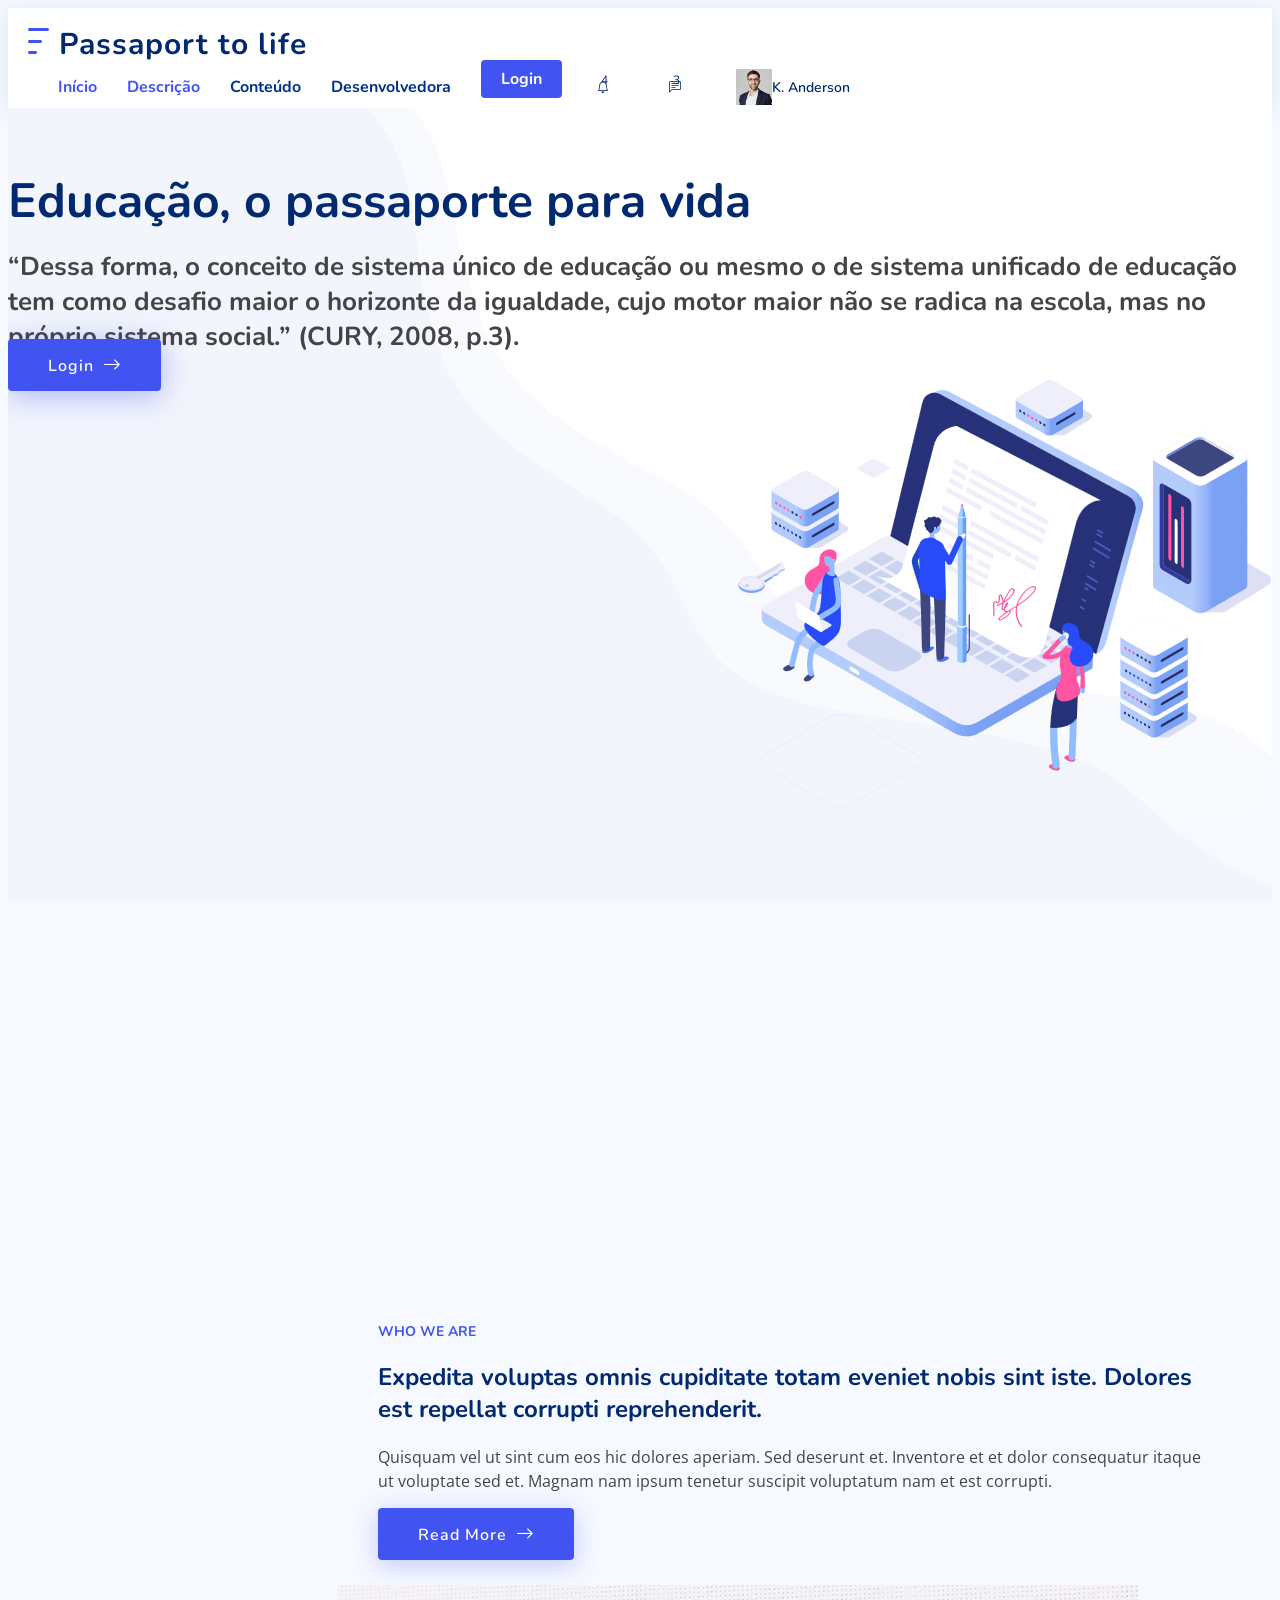
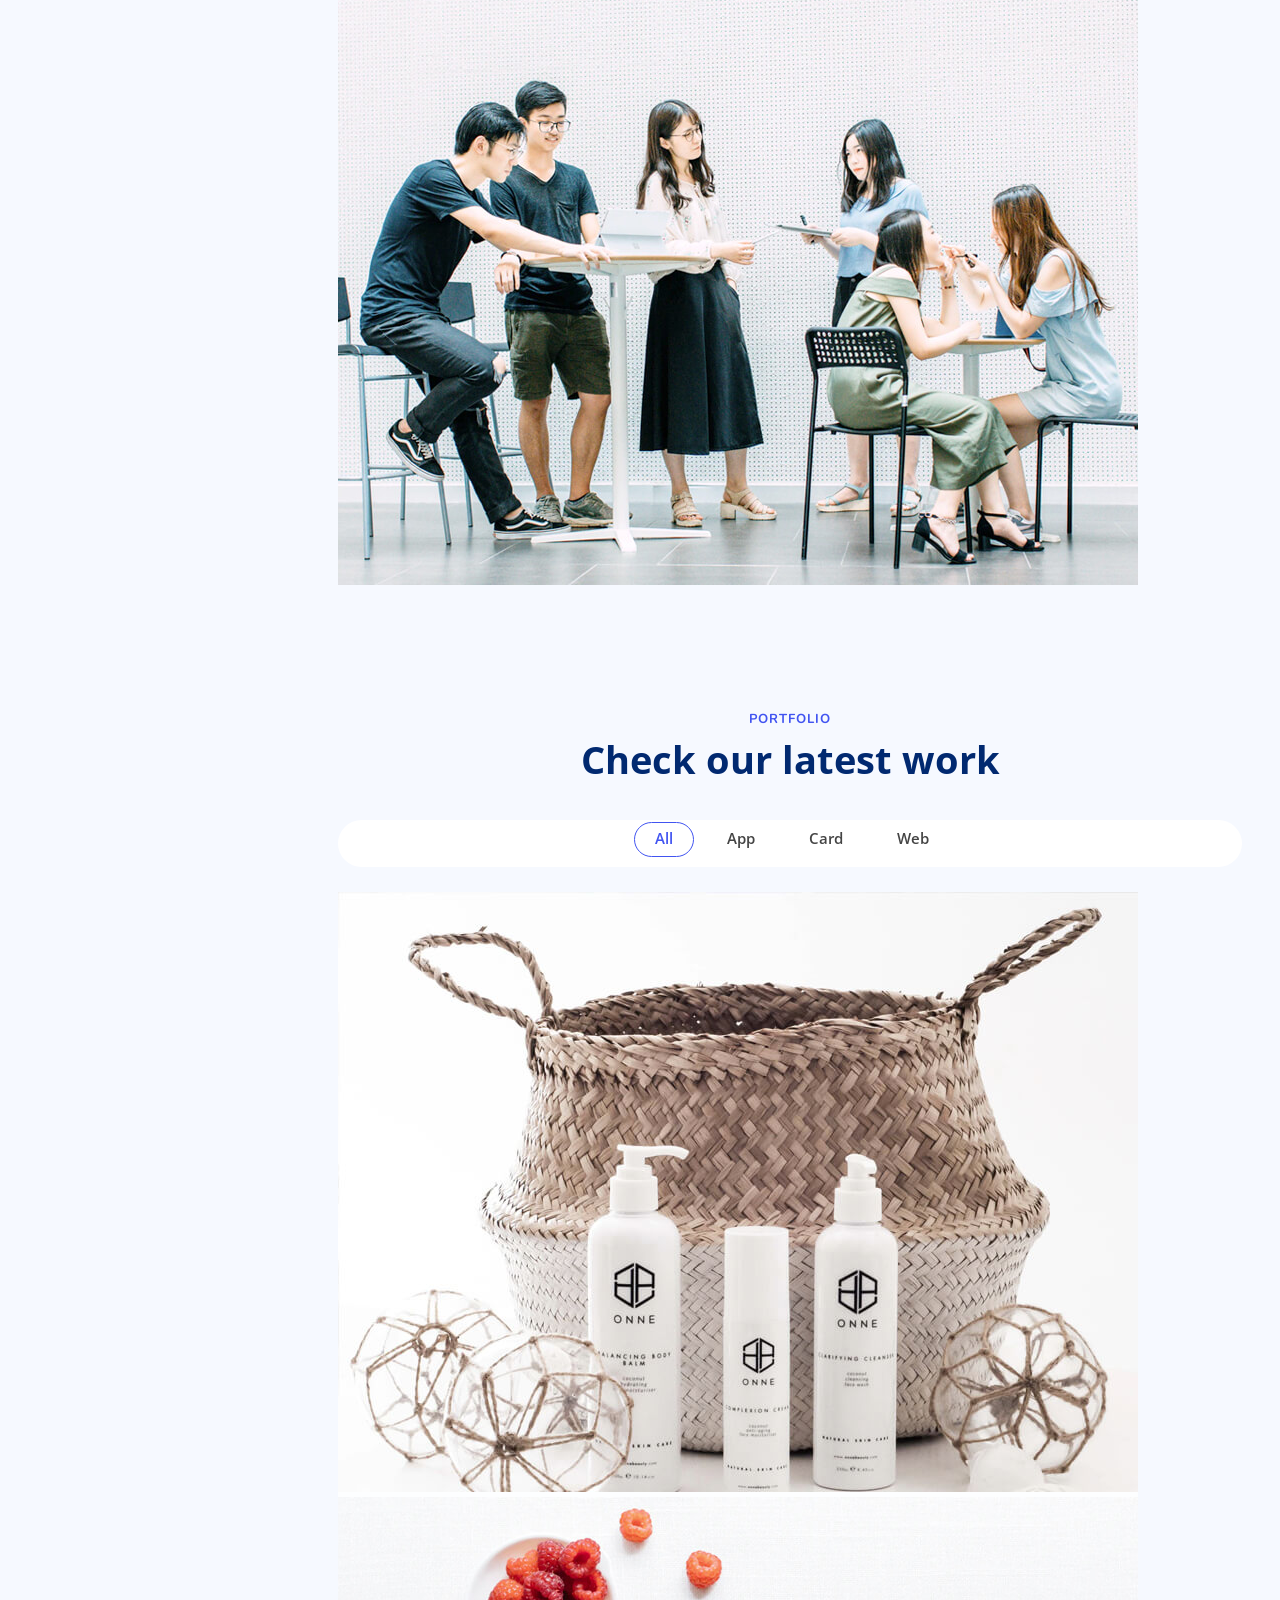
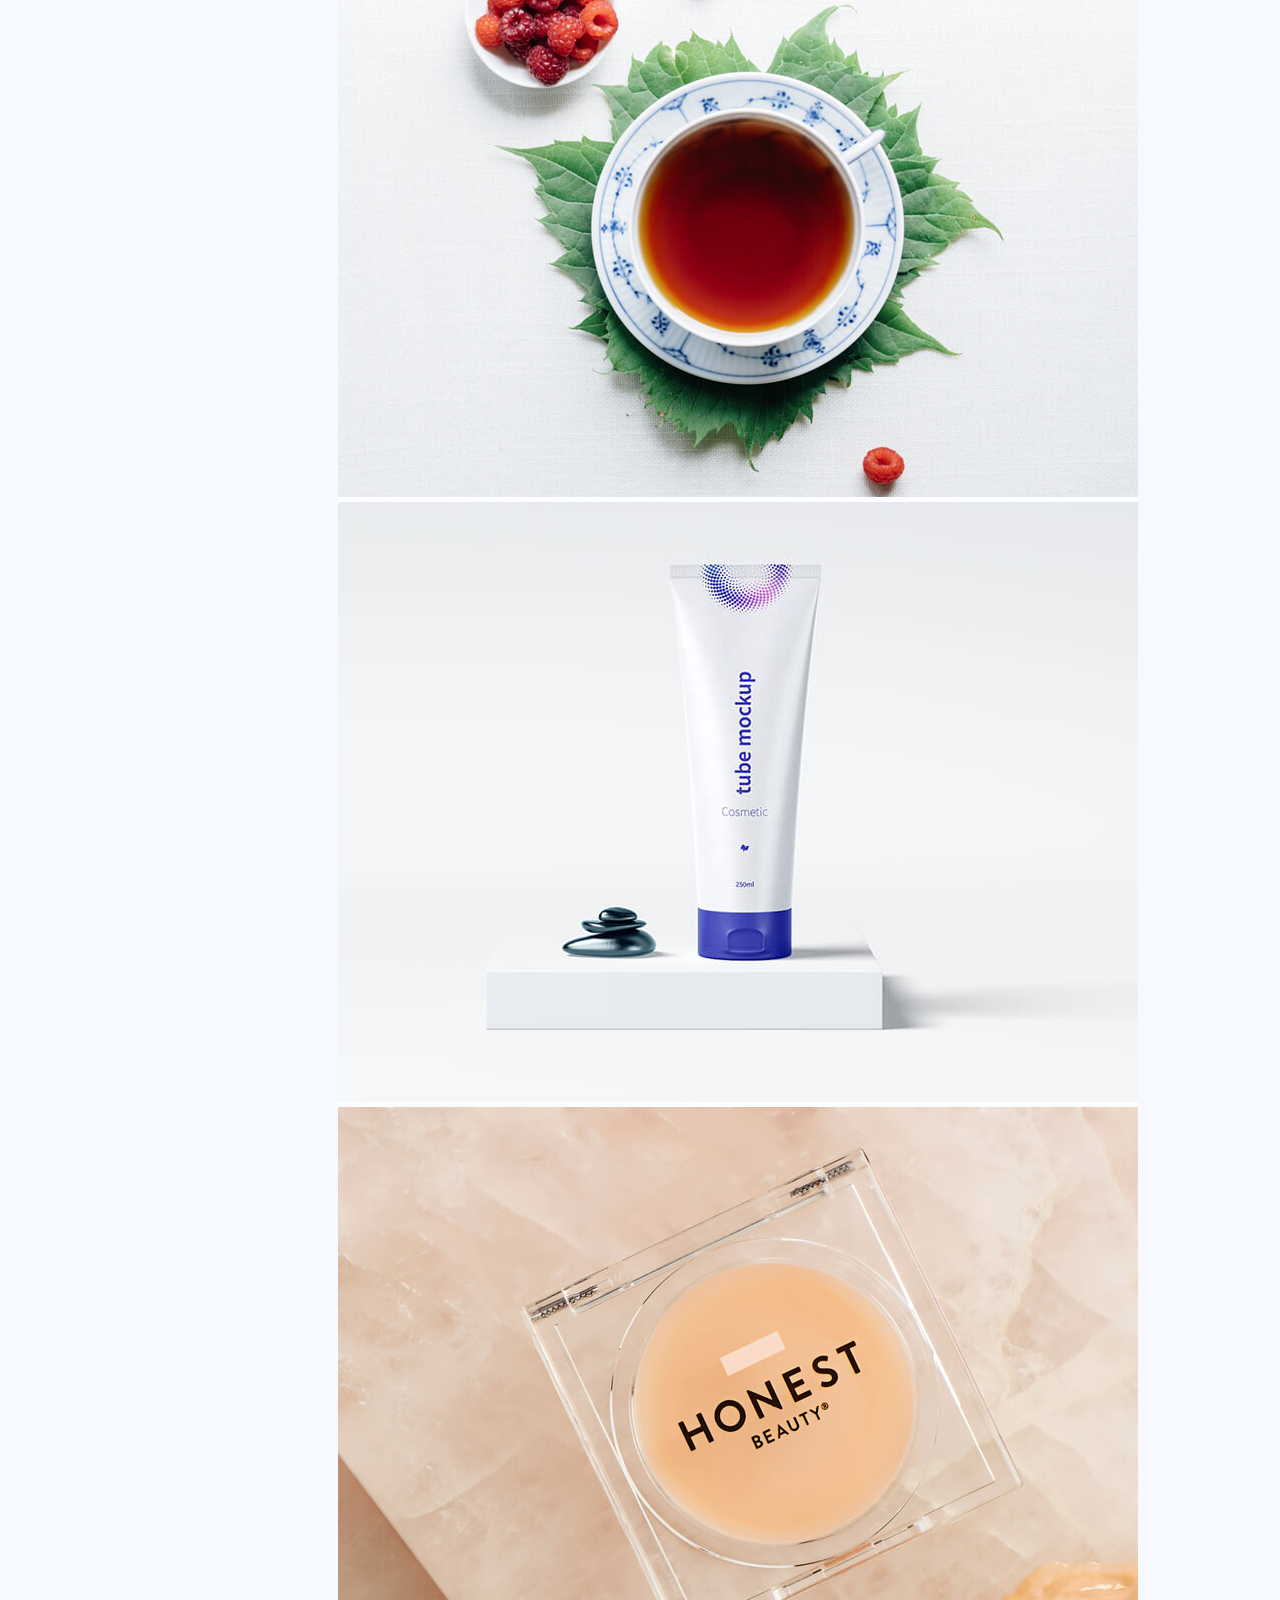
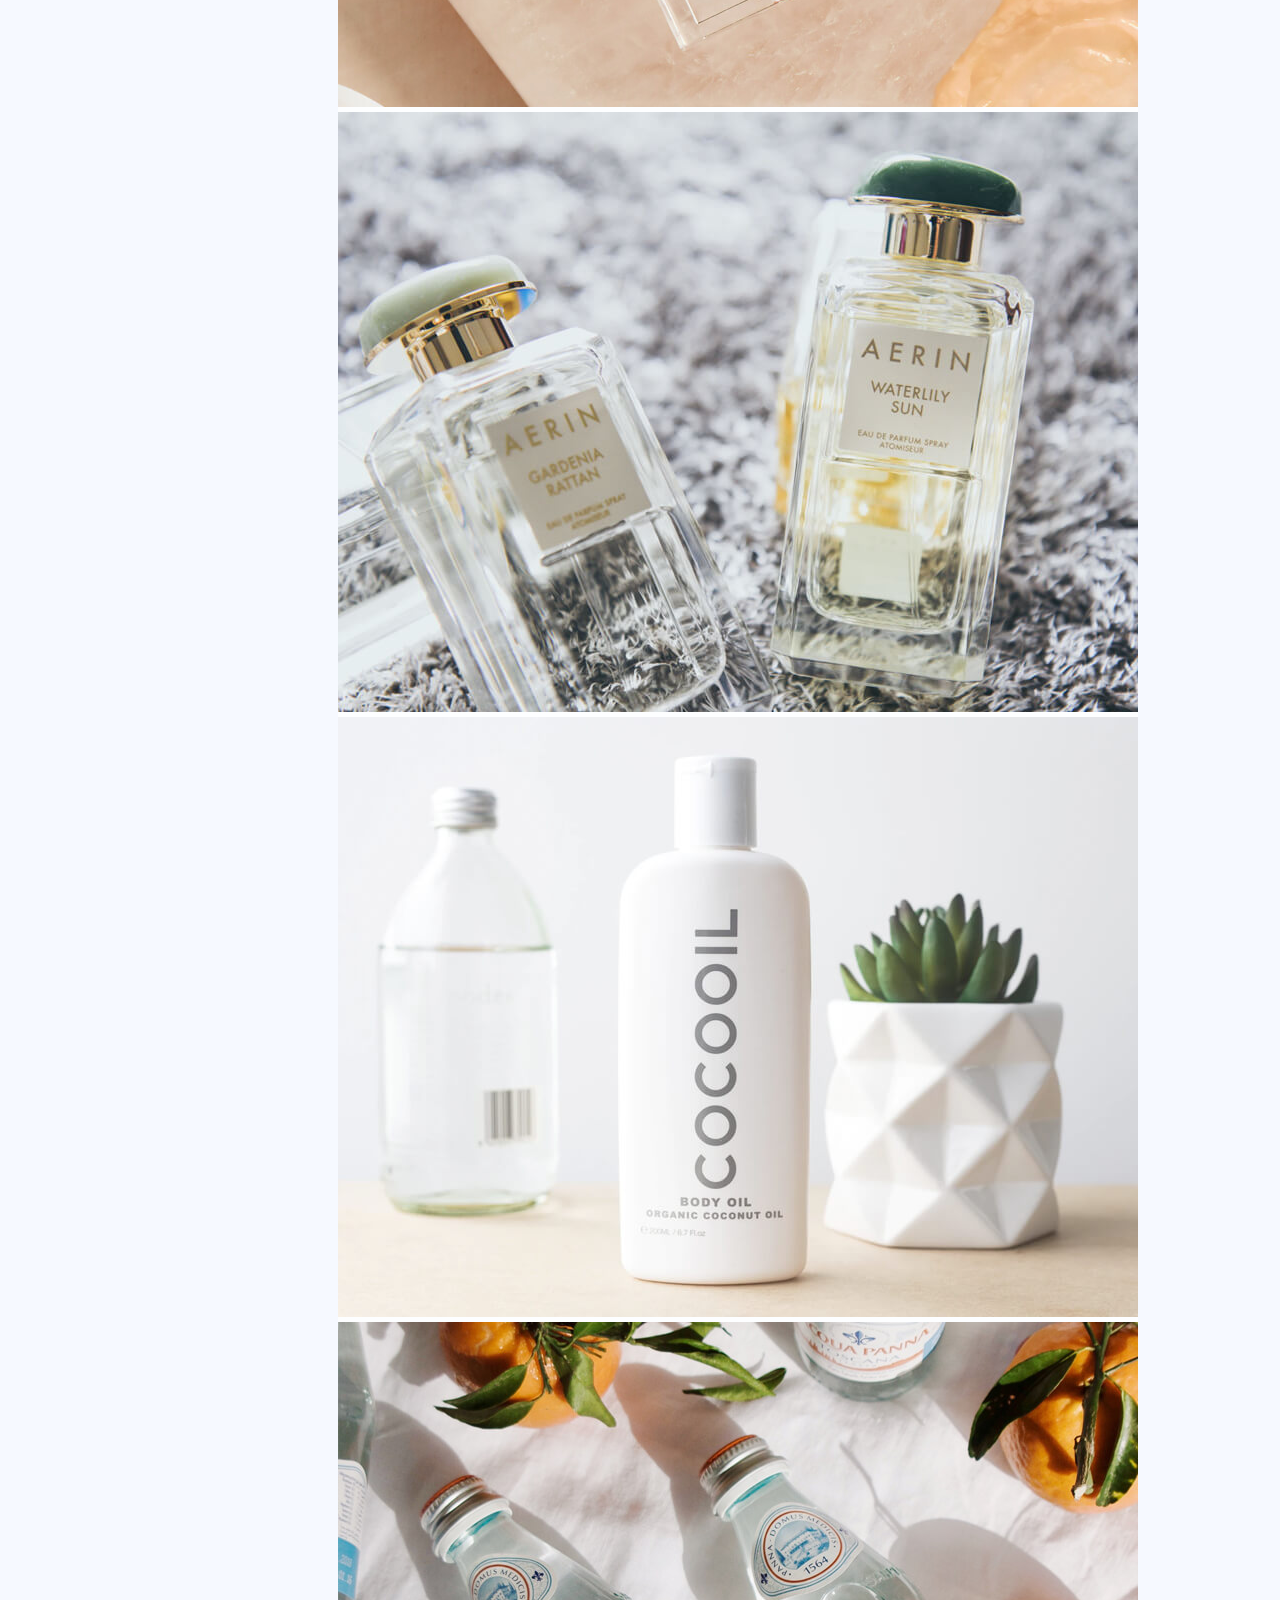
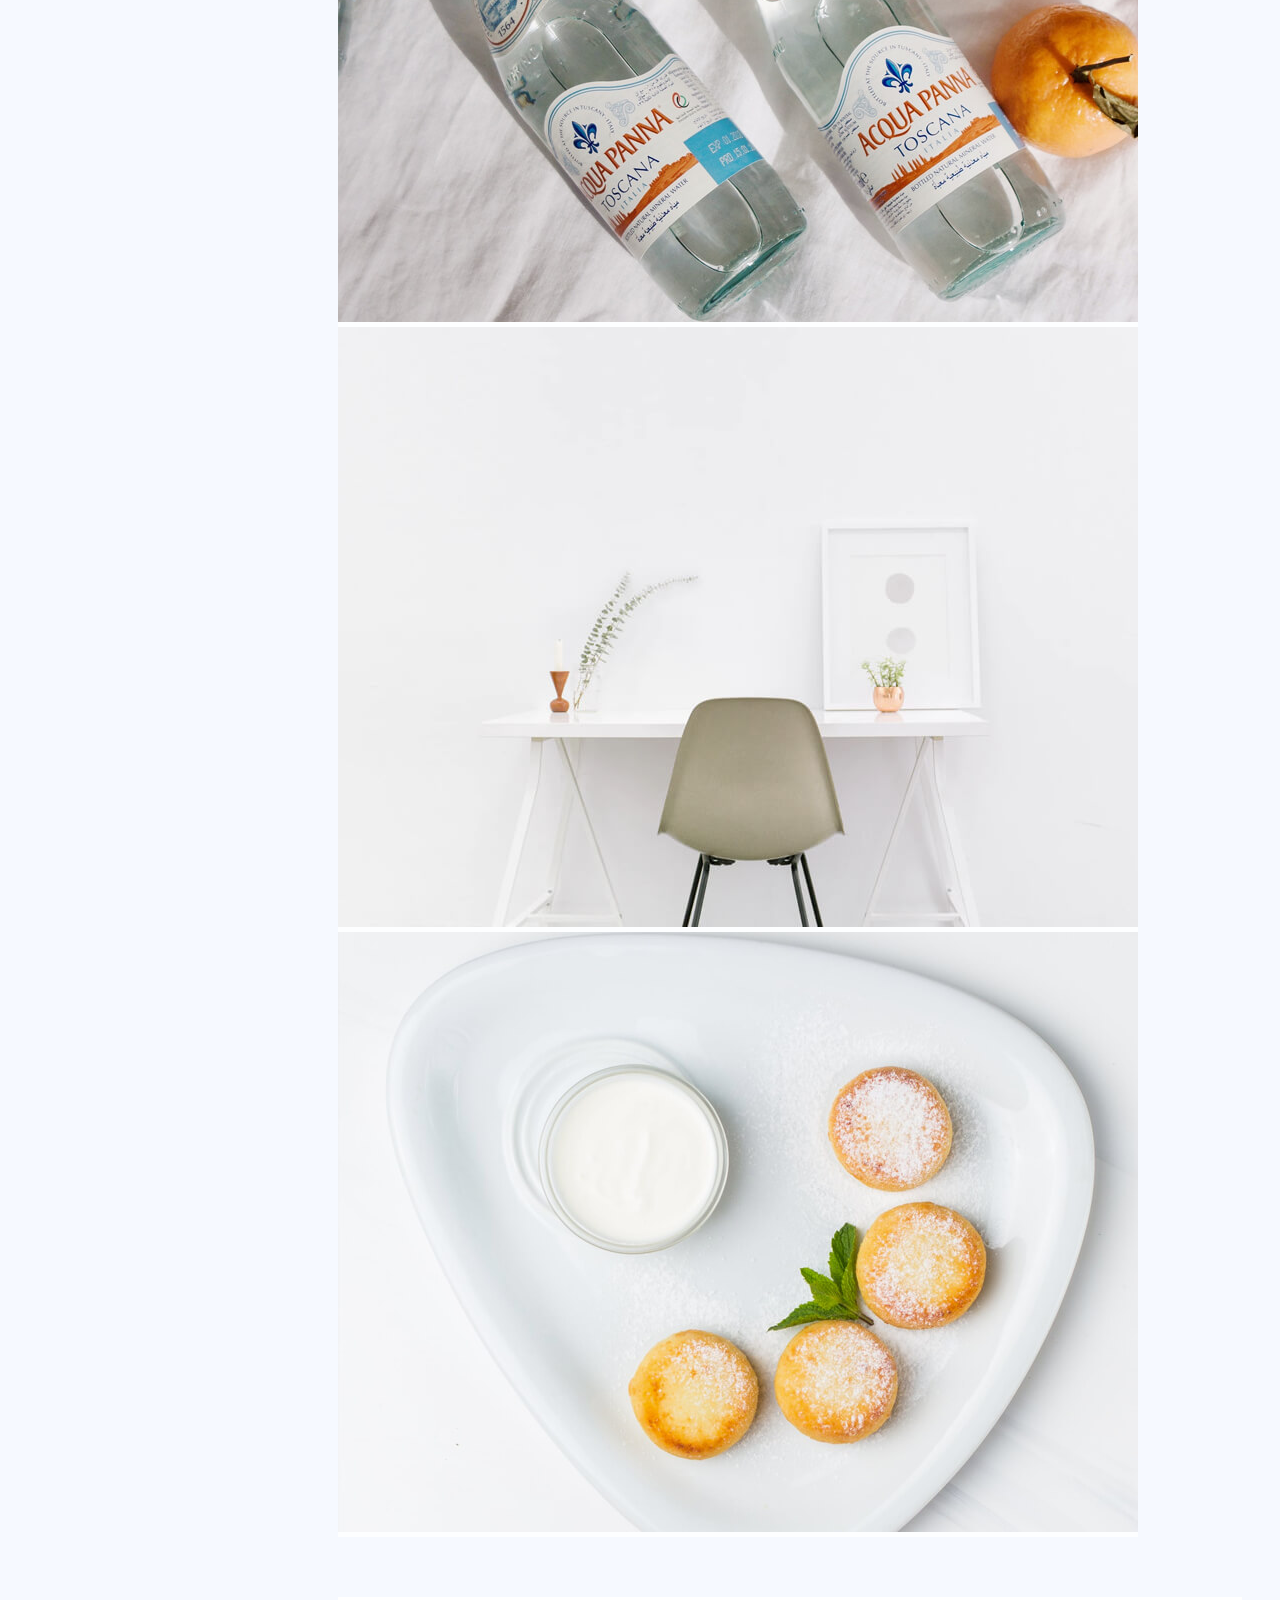
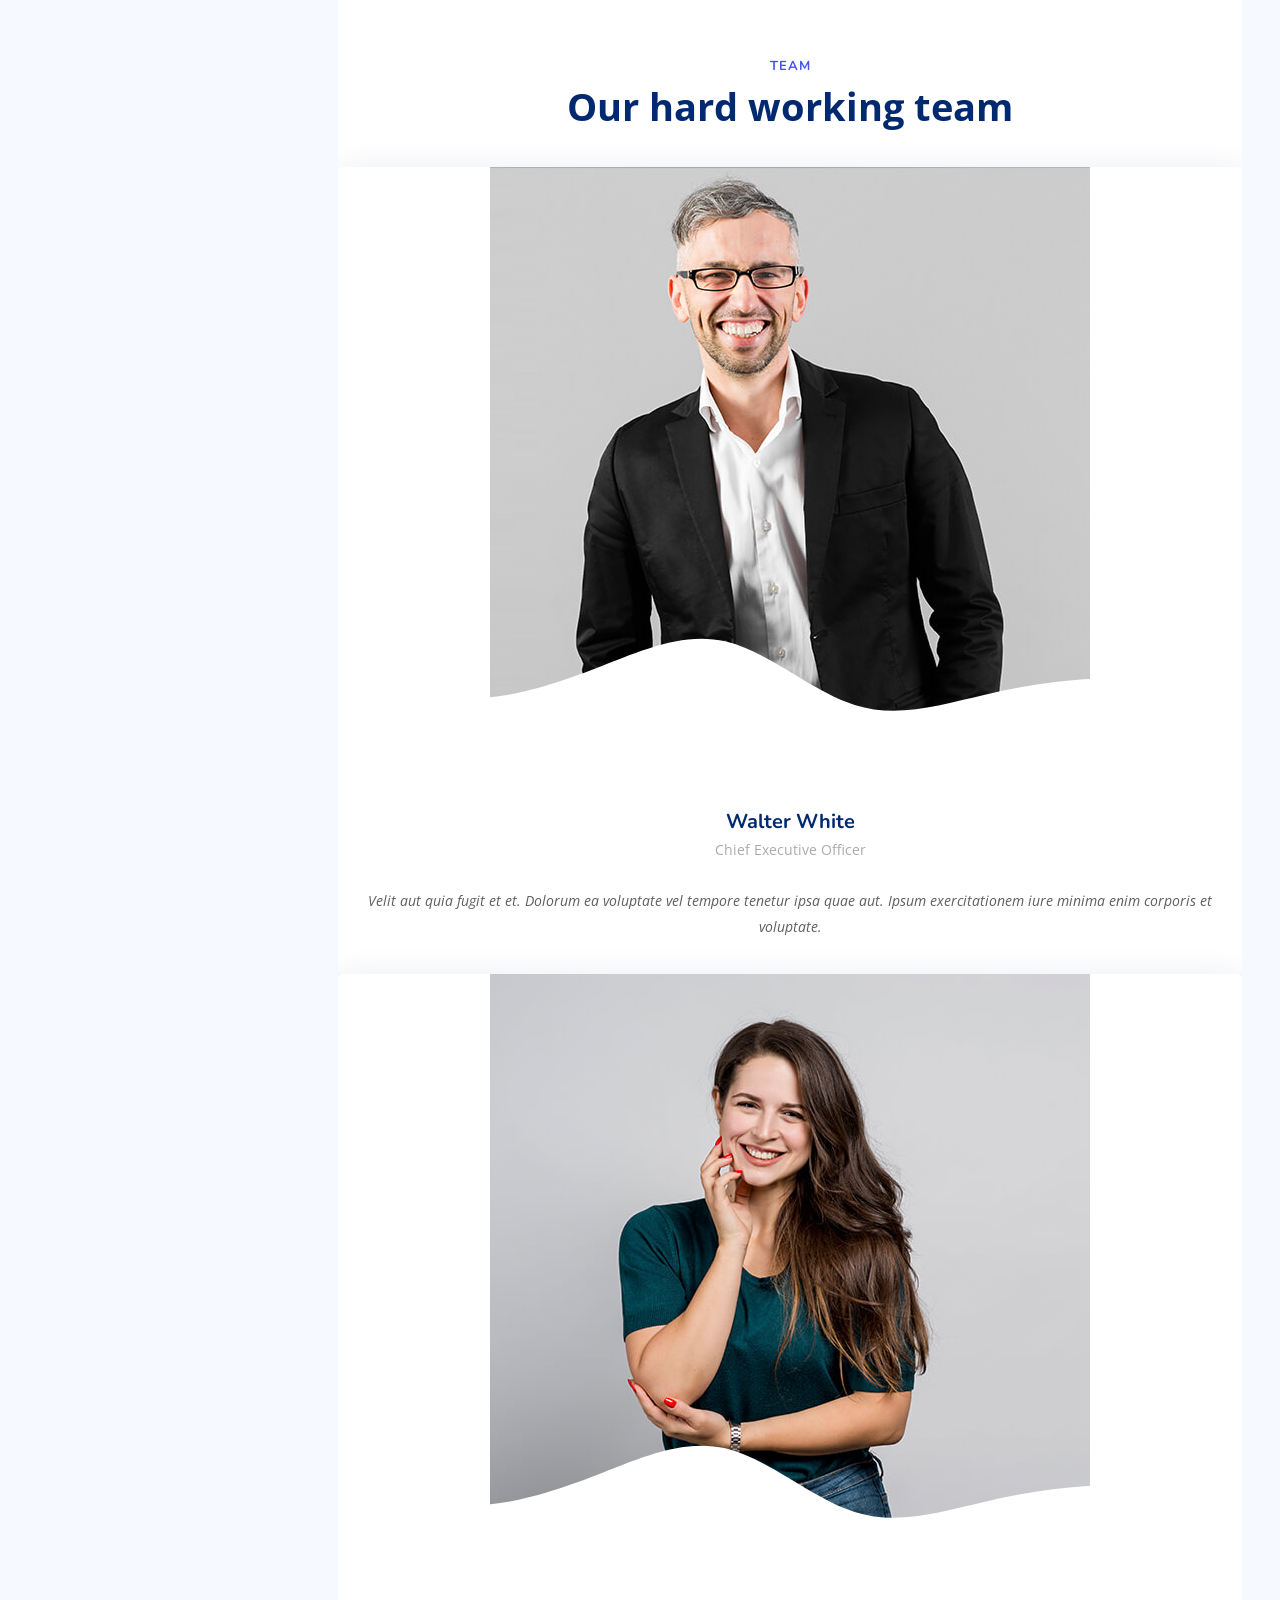
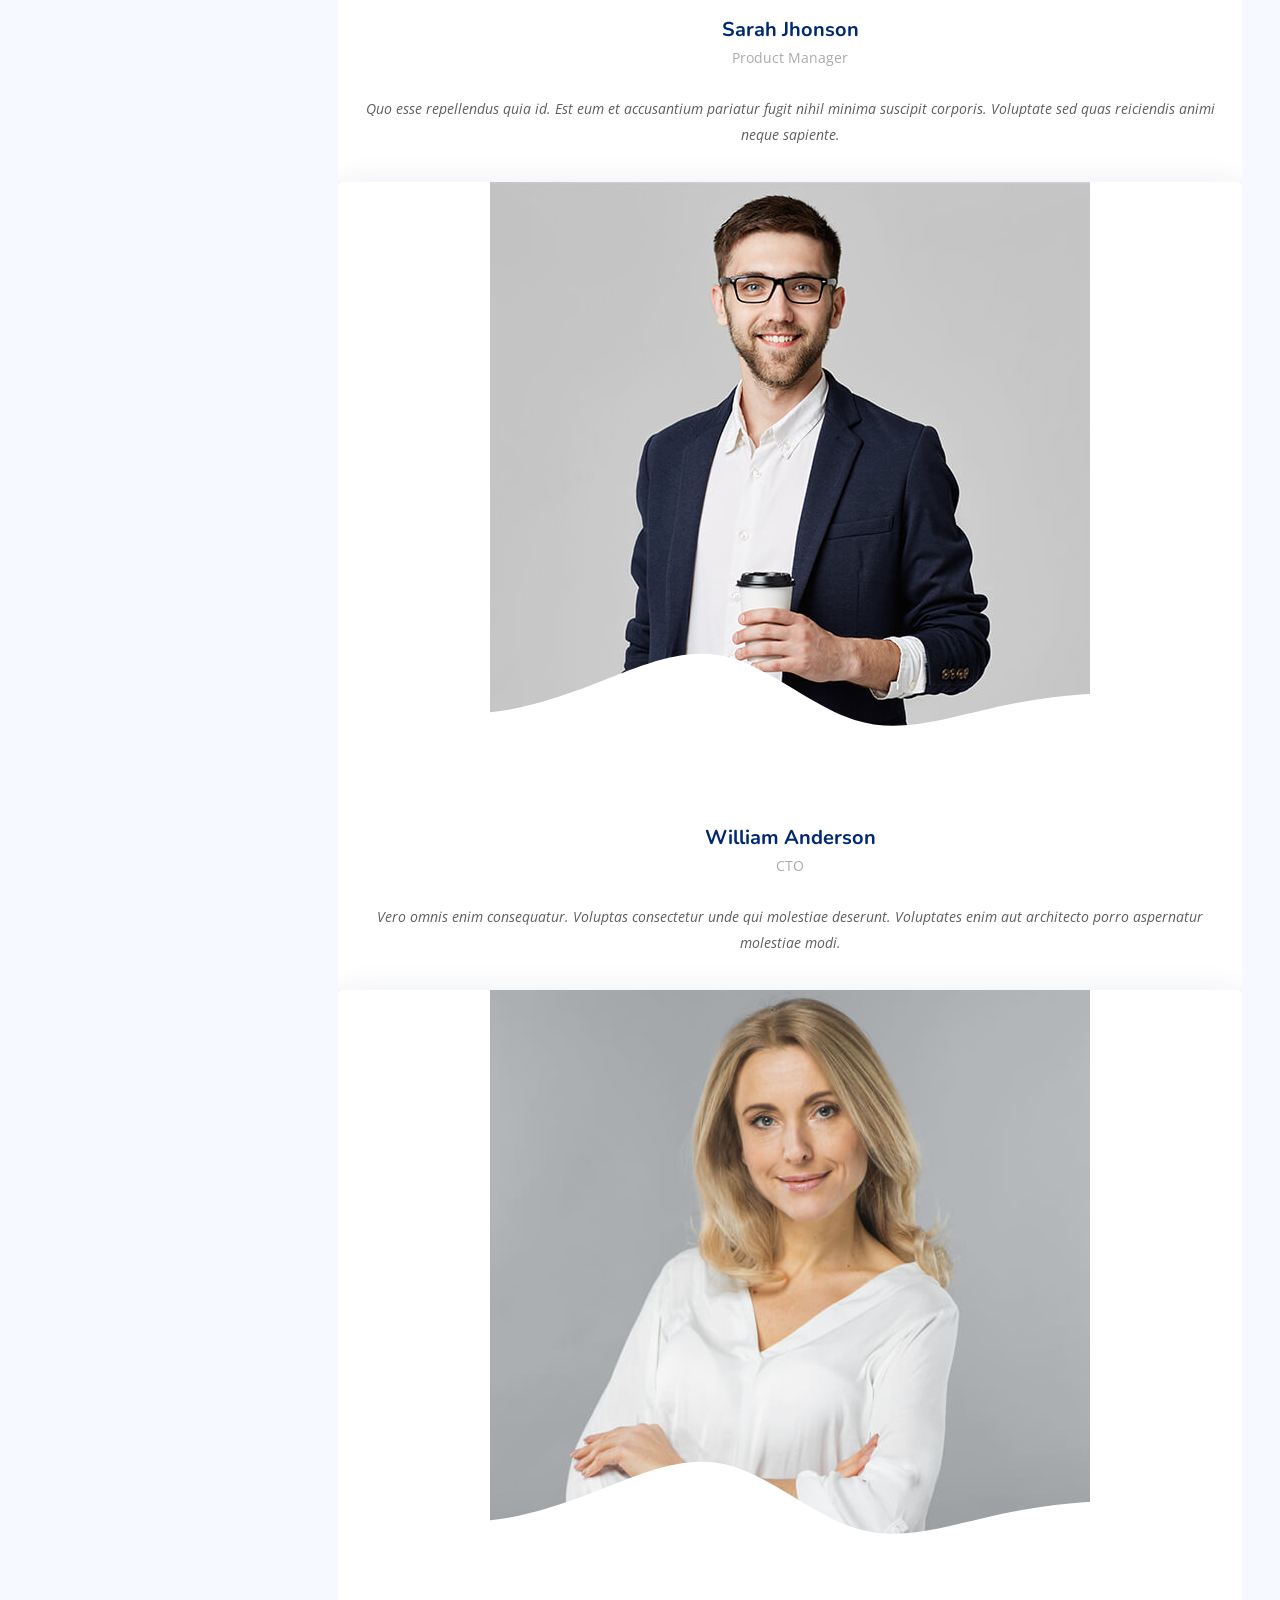
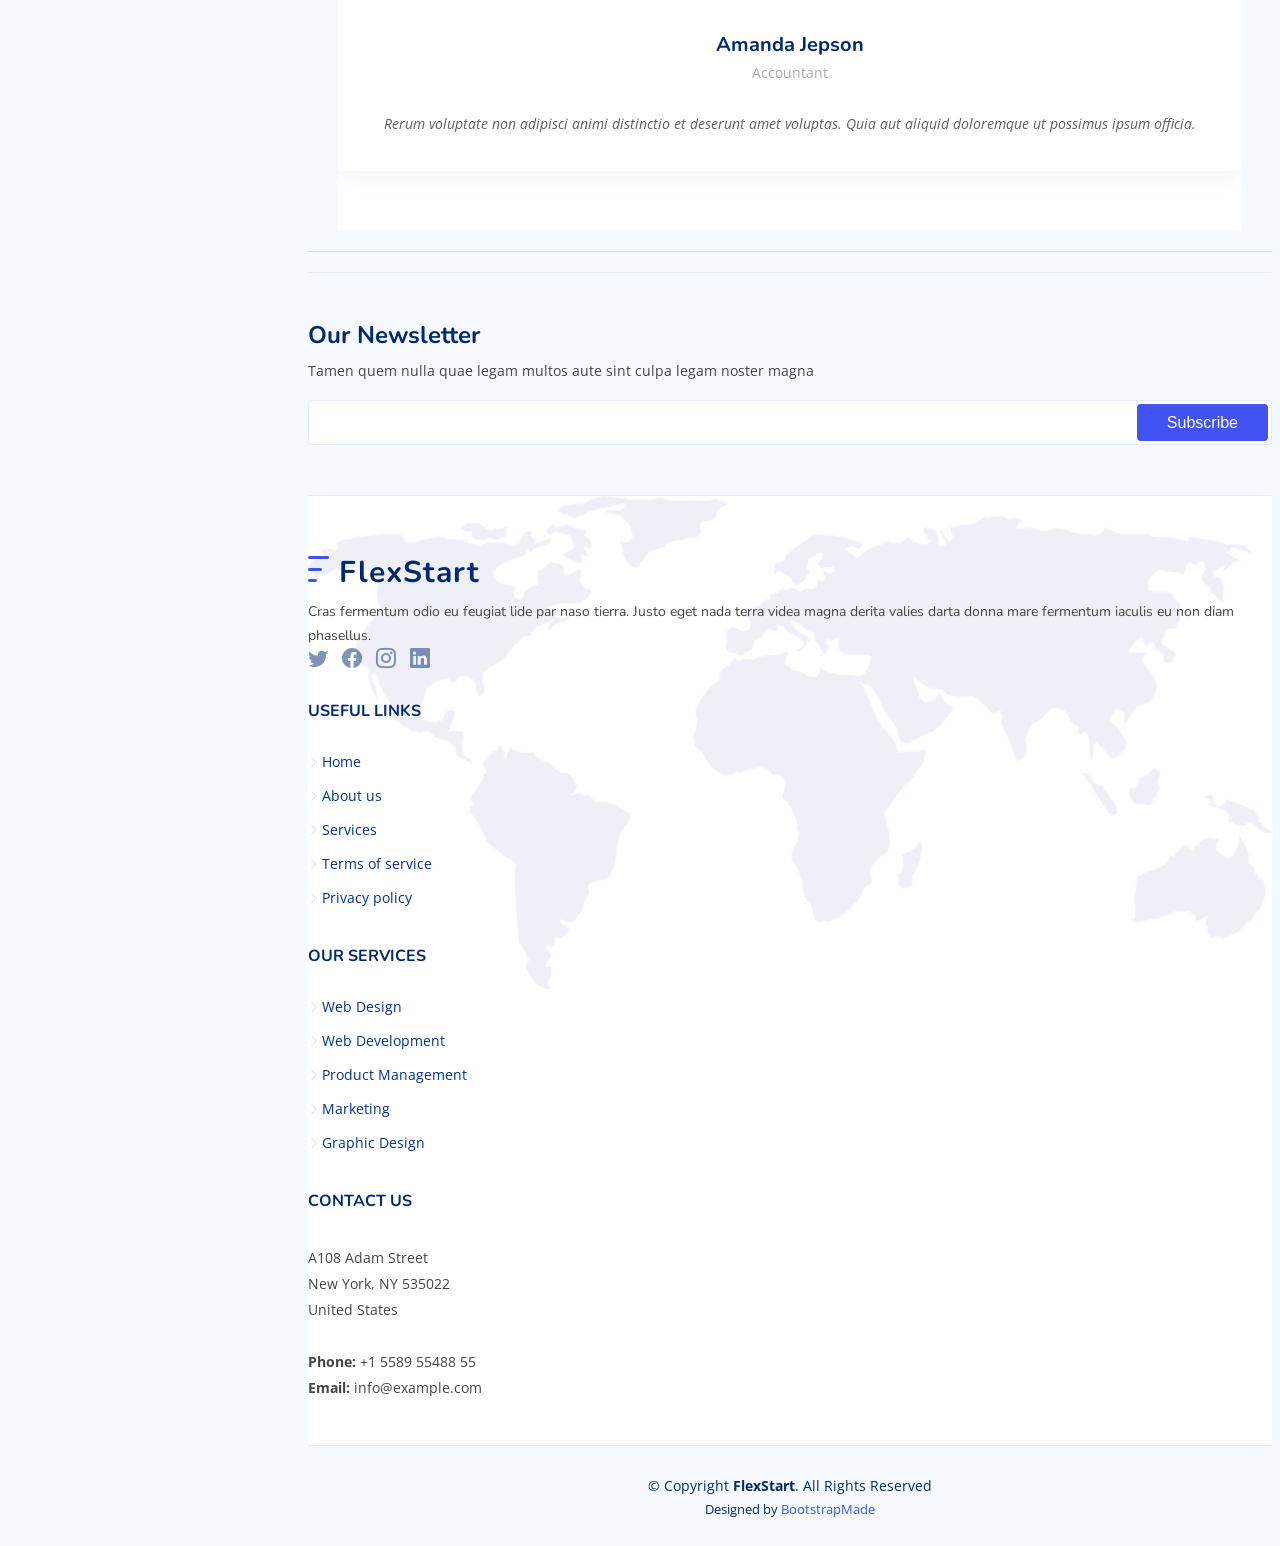
==== index.html @ 9f914896 "alterado" ====
<!DOCTYPE html>
<html lang="en">

<head>
  <meta charset="utf-8">
  <meta content="width=device-width, initial-scale=1.0" name="viewport">

  <title>FlexStart Bootstrap Template - Index</title>
  <meta content="" name="description">

  <meta content="" name="keywords">

  <!-- Favicons -->
  <link href="assets/img/favicon.png" rel="icon">
  <link href="assets/img/apple-touch-icon.png" rel="apple-touch-icon">

  <!-- Google Fonts -->
  <link href="https://fonts.googleapis.com/css?family=Open+Sans:300,300i,400,400i,600,600i,700,700i|Nunito:300,300i,400,400i,600,600i,700,700i|Poppins:300,300i,400,400i,500,500i,600,600i,700,700i" rel="stylesheet">

  <!-- Vendor CSS Files -->
  <link href="assets/vendor/aos/aos.css" rel="stylesheet">
  <link href="assets/vendor/bootstrap/css/bootstrap.min.css" rel="stylesheet">
  <link href="assets/vendor/bootstrap-icons/bootstrap-icons.css" rel="stylesheet">
  <link href="assets/vendor/glightbox/css/glightbox.min.css" rel="stylesheet">
  <link href="assets/vendor/remixicon/remixicon.css" rel="stylesheet">
  <link href="assets/vendor/swiper/swiper-bundle.min.css" rel="stylesheet">

  <!-- Template Main CSS File -->
  <link href="assets/css/style.css" rel="stylesheet">

  <!-- =======================================================
  * Template Name: FlexStart - v1.11.1
  * Template URL: https://bootstrapmade.com/flexstart-bootstrap-startup-template/
  * Author: BootstrapMade.com
  * License: https://bootstrapmade.com/license/
  ======================================================== -->
</head>

<body>

  <!-- ======= Header ======= -->
  <header id="header" class="header fixed-top">
    <div class="container-fluid container-xl d-flex align-items-center justify-content-between">

      <a href="index.html" class="logo d-flex align-items-center">
        <img src="assets/img/logo.png" alt="">
        <span>Passaport to life</span>
      </a>

      <nav id="navbar" class="navbar">
        <ul>
          <li><a class="nav-link scrollto active" href="#hero">Início</a></li>
          <li><a class="nav-link scrollto active" < a href="descricao.html">Descrição</a></li>
          <li><a class="nav-link scrollto" href="#portfolio">Conteúdo</a></li>
          <li><a class="nav-link scrollto" href="#team">Desenvolvedora</a></li>
          <li><a class="getstarted scrollto" <a href="pages-login.html" 
            class="link-danger" >Login</a></p></li>
        
            <nav class="header-nav ms-auto">
              <ul class="d-flex align-items-center">

          
                <li class="nav-item dropdown">

                  <a class="nav-link nav-icon" href="#" data-bs-toggle="dropdown">
                    <i class="bi bi-bell"></i>
                    <span class="badge bg-primary badge-number">4</span>
                  </a><!-- End Notification Icon -->
        
                  <ul class="dropdown-menu dropdown-menu-end dropdown-menu-arrow notifications">
                    <li class="dropdown-header">
                      You have 4 new notifications
                      <a href="#"><span class="badge rounded-pill bg-primary p-2 ms-2">View all</span></a>
                    </li>
                    <li>
                      <hr class="dropdown-divider">
                    </li>
        
                    <li class="notification-item">
                      <i class="bi bi-exclamation-circle text-warning"></i>
                      <div>
                        <h4>Lorem Ipsum</h4>
                        <p>Quae dolorem earum veritatis oditseno</p>
                        <p>30 min. ago</p>
                      </div>
                    </li>
        
                    <li>
                      <hr class="dropdown-divider">
                    </li>
        
                    <li class="notification-item">
                      <i class="bi bi-x-circle text-danger"></i>
                      <div>
                        <h4>Atque rerum nesciunt</h4>
                        <p>Quae dolorem earum veritatis oditseno</p>
                        <p>1 hr. ago</p>
                      </div>
                    </li>
        
                    <li>
                      <hr class="dropdown-divider">
                    </li>
        
                    <li class="notification-item">
                      <i class="bi bi-check-circle text-success"></i>
                      <div>
                        <h4>Sit rerum fuga</h4>
                        <p>Quae dolorem earum veritatis oditseno</p>
                        <p>2 hrs. ago</p>
                      </div>
                    </li>
        
                    <li>
                      <hr class="dropdown-divider">
                    </li>
        
                    <li class="notification-item">
                      <i class="bi bi-info-circle text-primary"></i>
                      <div>
                        <h4>Dicta reprehenderit</h4>
                        <p>Quae dolorem earum veritatis oditseno</p>
                        <p>4 hrs. ago</p>
                      </div>
                    </li>
        
                    <li> 
                      <hr class="dropdown-divider">
                    </li>
                    <li class="dropdown-footer">
                      <a href="#">Show all notifications</a>
                    </li>
        
                  </ul><!-- End Notification Dropdown Items -->
        
                </li><!-- End Notification Nav -->
        
                <li class="nav-item dropdown">
        
                  <a class="nav-link nav-icon" href="#" data-bs-toggle="dropdown">
                    <i class="bi bi-chat-left-text"></i>
                    <span class="badge bg-success badge-number">3</span>
                  </a><!-- End Messages Icon -->
        
                  <ul class="dropdown-menu dropdown-menu-end dropdown-menu-arrow messages">
                    <li class="dropdown-header">
                      You have 3 new messages
                      <a href="#"><span class="badge rounded-pill bg-primary p-2 ms-2">View all</span></a>
                    </li>
                    <li>
                      <hr class="dropdown-divider">
                    </li>
        
                    <li class="message-item">
                      <a href="#">
                        <img src="assets/img/messages-1.jpg" alt="" class="rounded-circle">
                        <div>
                          <h4>Maria Hudson</h4>
                          <p>Velit asperiores et ducimus soluta repudiandae labore officia est ut...</p>
                          <p>4 hrs. ago</p>
                        </div>
                      </a>
                    </li>
                    <li>
                      <hr class="dropdown-divider">
                    </li>
        
                    <li class="message-item">
                      <a href="#">
                        <img src="assets/img/meportfoliossages-2.jpg" alt="" class="rounded-circle">
                        <div>
                          <h4>Anna Nelson</h4>
                          <p>Velit asperiores et ducimus soluta repudiandae labore officia est ut...</p>
                          <p>6 hrs. ago</p>
                        </div>
                      </a>
                    </li>
                    <li>
                      <hr class="dropdown-divider">
                    </li>
        
                    <li class="message-item">
                      <a href="#">
                        <img src="assets/img/messages-3.jpg" alt="" class="rounded-circle">
                        <div>
                          <h4>David Muldon</h4>
                          <p>Velit asperiores et ducimus soluta repudiandae labore officia est ut...</p>
                          <p>8 hrs. ago</p>
                        </div>
                      </a>
                    </li>
                    <li>
                      <hr class="dropdown-divider">
                    </li>
        
                    <li class="dropdown-footer">
                      <a href="#">Show all messages</a>
                    </li>
        
                  </ul><!-- End Messages Dropdown Items -->
        
                </li><!-- End Messages Nav -->

          <li class="nav-item dropdown pe-3">

            <a class="nav-link nav-profile d-flex align-items-center pe-0" href="#" data-bs-toggle="dropdown">
              <img src="assets/img/profile-img.jpg" alt="Profile" class="rounded-circle">
              <span class="d-none d-md-block dropdown-toggle ps-2">K. Anderson</span>
            </a><!-- End Profile Iamge Icon -->

 <ul class="dropdown-menu dropdown-menu-end dropdown-menu-arrow profile">
            <li class="dropdown-header">
              <h6>Kevin Anderson</h6>
              <span>Web Designer</span>
            </li>
            <li>
              <hr class="d    <nav class="header-nav ms-auto">ropdown-divider">
            </li>

            <li>
              <a class="dropdown-item d-flex align-items-center" href="users-profile.html">
                <i class="bi bi-person"></i>
                <span>My Profile</span>
              </a>
            </li>
            <li>
              <hr class="dropdown-divider">
            </li>

            <li>
              <a class="dropdown-item d-flex align-items-center" href="users-profile.html">
                <i class="bi bi-gear"></i>
                <span>Account Settings</span>
              </a>
            </li>
            <li>
              <hr class="dropdown-divider">
            </li>

            <li>
              <a class="dropdown-item d-flex align-items-center" href="pages-faq.html">
                <i class="bi bi-question-circle"></i>
                <span>Need Help?</span>
              </a>
            </li>
            <li>
              <hr class="dropdown-divider">
            </li>

            <li>
              <a class="dropdown-item d-flex align-items-center" href="#">
                <i class="bi bi-box-arrow-right"></i>
                <span>Sign Out</span>
              </a>
            </li>

        </ul>
        <i class="bi bi-list mobile-nav-toggle"></i>
      </nav><!-- .navbar -->

    </div>
  </header><!-- End Header -->

  <!-- ======= Hero Section ======= -->
  <section id="hero" class="hero d-flex align-items-center">

    <div class="container">
      <div class="row">
        <div class="col-lg-6 d-flex flex-column justify-content-center">
          <h1 data-aos="fade-up">Educação, o passaporte para vida</h1>
          <h2 data-aos="fade-up" data-aos-delay="400">“Dessa forma, o conceito de sistema único de 
            educação ou mesmo o de sistema unificado de 
            educação tem como desafio maior o horizonte da 
            igualdade, cujo motor maior não se radica na escola, 
            mas no próprio sistema social.” (CURY, 2008, p.3). 
</h2>
          <div data-aos="fade-up" data-aos-delay="600">
            <div class="text-center text-lg-start">
              <a href="pages-login.html" class="btn-get-started scHomerollto d-inline-flex align-items-center justify-content-center align-self-center">
                <span>Login</span>
                <i class="bi bi-arrow-right"></i>
              </a>
            </div>
          </div>
        </div>
        <div class="col-lg-6 hero-img" data-aos="zoom-out" data-aos-delay="200">
          <img src="assets/img/hero-img.png" class="img-fluid" alt="">
        </div>
      </div>
    </div>

    

  </section><!-- End Hero -->

  <main id="main">

    <!-- ======= About Section ======= -->

    <section id="about" class="about">

      <div class="container" data-aos="fade-up">
        <div class="row gx-0">

          <div class="col-lg-6 d-flex flex-column justify-content-center" data-aos="fade-up" data-aos-delay="200">
            <div class="content">
              <h3>Who We Are</h3>
              <h2>Expedita voluptas omnis cupiditate totam eveniet nobis sint iste. Dolores est repellat corrupti reprehenderit.</h2>
              <p>
                Quisquam vel ut sint cum eos hic dolores aperiam. Sed deserunt et. Inventore et et dolor consequatur itaque ut voluptate sed et. Magnam nam ipsum tenetur suscipit voluptatum nam et est corrupti.
              </p>
              <div class="text-center text-lg-start">
                <a href="#" class="btn-read-more d-inline-flex align-items-center justify-content-center align-self-center">
                  <span>Read More</span>
                  <i class="bi bi-arrow-right"></i>
                </a>
              </div>
            </div>
          </div>

          <div class="col-lg-6 d-flex align-items-center" data-aos="zoom-out" data-aos-delay="200">
            <img src="assets/img/about.jpg" class="img-fluid" alt="">
          </div>

        </div>
      </div>

    </section>

    <!-- End About Section --> 

    <!-- ======= Portfolio Section ======= -->
    <section id="portfolio" class="portfolio">

      <div class="container" data-aos="fade-up">

        <header class="section-header">
          <h2>Portfolio</h2>
          <p>Check our latest work</p>
        </header>

        <div class="row" data-aos="fade-up" data-aos-delay="100">
          <div class="col-lg-12 d-flex justify-content-center">
            <ul id="portfolio-flters">
              <li data-filter="*" class="filter-active">All</li>
              <li data-filter=".filter-app">App</li>
              <li data-filter=".filter-card">Card</li>
              <li data-filter=".filter-web">Web</li>
            </ul>
          </div>
        </div>

        <div class="row gy-4 portfolio-container" data-aos="fade-up" data-aos-delay="200">

          <div class="col-lg-4 col-md-6 portfolio-item filter-app">
            <div class="portfolio-wrap">
              <img src="assets/img/portfolio/portfolio-1.jpg" class="img-fluid" alt="">
              <div class="portfolio-info">
                <h4>App 1</h4>
                <p>App</p>
                <div class="portfolio-links">
                  <a href="assets/img/portfolio/portfolio-1.jpg" data-gallery="portfolioGallery" class="portfokio-lightbox" title="App 1"><i class="bi bi-plus"></i></a>
                  <a href="portfolio-details.html" title="More Details"><i class="bi bi-link"></i></a>
                </div>
              </div>
            </div>
          </div>

          <div class="col-lg-4 col-md-6 portfolio-item filter-web">
            <div class="portfolio-wrap">
              <img src="assets/img/portfolio/portfolio-2.jpg" class="img-fluid" alt="">
              <div class="portfolio-info">
                <h4>Web 3</h4>
                <p>Web</p>
                <div class="portfolio-links">
                  <a href="assets/img/portfolio/portfolio-2.jpg" data-gallery="portfolioGallery" class="portfokio-lightbox" title="Web 3"><i class="bi bi-plus"></i></a>
                  <a href="portfolio-details.html" title="More Details"><i class="bi bi-link"></i></a>
                </div>
              </div>
            </div>
          </div>

          <div class="col-lg-4 col-md-6 portfolio-item filter-app">
            <div class="portfolio-wrap">
              <img src="assets/img/portfolio/portfolio-3.jpg" class="img-fluid" alt="">
              <div class="portfolio-info">
                <h4>App 2</h4>
                <p>App</p>
                <div class="portfolio-links">
                  <a href="assets/img/portfolio/portfolio-3.jpg" data-gallery="portfolioGallery" class="portfokio-lightbox" title="App 2"><i class="bi bi-plus"></i></a>
                  <a href="portfolio-details.html" title="More Details"><i class="bi bi-link"></i></a>
                </div>
              </div>
            </div>
          </div>

          <div class="col-lg-4 col-md-6 portfolio-item filter-card">
            <div class="portfolio-wrap">
              <img src="assets/img/portfolio/portfolio-4.jpg" class="img-fluid" alt="">
              <div class="portfolio-info">
                <h4>Card 2</h4>
                <p>Card</p>
                <div class="portfolio-links">
                  <a href="assets/img/portfolio/portfolio-4.jpg" data-gallery="portfolioGallery" class="portfokio-lightbox" title="Card 2"><i class="bi bi-plus"></i></a>
                  <a href="portfolio-details.html" title="More Details"><i class="bi bi-link"></i></a>
                </div>
              </div>
            </div>
          </div>

          <div class="col-lg-4 col-md-6 portfolio-item filter-web">
            <div class="portfolio-wrap">
              <img src="assets/img/portfolio/portfolio-5.jpg" class="img-fluid" alt="">
              <div class="portfolio-info">
                <h4>Web 2</h4>
                <p>Web</p>
                <div class="portfolio-links">
                  <a href="assets/img/portfolio/portfolio-5.jpg" data-gallery="portfolioGallery" class="portfokio-lightbox" title="Web 2"><i class="bi bi-plus"></i></a>
                  <a href="portfolio-details.html" title="More Details"><i class="bi bi-link"></i></a>
                </div>
              </div>
            </div>
          </div>

          <div class="col-lg-4 col-md-6 portfolio-item filter-app">
            <div class="portfolio-wrap">
              <img src="assets/img/portfolio/portfolio-6.jpg" class="img-fluid" alt="">
              <div class="portfolio-info">
                <h4>App 3</h4>
                <p>App</p>
                <div class="portfolio-links">
                  <a href="assets/img/portfolio/portfolio-6.jpg" data-gallery="portfolioGallery" class="portfokio-lightbox" title="App 3"><i class="bi bi-plus"></i></a>
                  <a href="portfolio-details.html" title="More Details"><i class="bi bi-link"></i></a>
                </div>
              </div>
            </div>
          </div>

          <div class="col-lg-4 col-md-6 portfolio-item filter-card">
            <div class="portfolio-wrap">
              <img src="assets/img/portfolio/portfolio-7.jpg" class="img-fluid" alt="">
              <div class="portfolio-info">
                <h4>Card 1</h4>
                <p>Card</p>
                <div class="portfolio-links">
                  <a href="assets/img/portfolio/portfolio-7.jpg" data-gallery="portfolioGallery" class="portfokio-lightbox" title="Card 1"><i class="bi bi-plus"></i></a>
                  <a href="portfolio-details.html" title="More Details"><i class="bi bi-link"></i></a>
                </div>
              </div>
            </div>
          </div>

          <div class="col-lg-4 col-md-6 portfolio-item filter-card">
            <div class="portfolio-wrap">
              <img src="assets/img/portfolio/portfolio-8.jpg" class="img-fluid" alt="">
              <div class="portfolio-info">
                <h4>Card 3</h4>
                <p>Card</p>
                <div class="portfolio-links">
                  <a href="assets/img/portfolio/portfolio-8.jpg" data-gallery="portfolioGallery" class="portfokio-lightbox" title="Card 3"><i class="bi bi-plus"></i></a>
                  <a href="portfolio-details.html" title="More Details"><i class="bi bi-link"></i></a>
                </div>
              </div>
            </div>
          </div>

          <div class="col-lg-4 col-md-6 portfolio-item filter-web">
            <div class="portfolio-wrap">
              <img src="assets/img/portfolio/portfolio-9.jpg" class="img-fluid" alt="">
              <div class="portfolio-info">
                <h4>Web 3</h4>
                <p>Web</p>
                <div class="portfolio-links">
                  <a href="assets/img/portfolio/portfolio-9.jpg" data-gallery="portfolioGallery" class="portfokio-lightbox" title="Web 3"><i class="bi bi-plus"></i></a>
                  <a href="portfolio-details.html" title="More Details"><i class="bi bi-link"></i></a>
                </div>
              </div>
            </div>
          </div>

        </div>

      </div>

    </section><!-- End Portfolio Section -->

    <!-- ======= Team Section ======= -->
    <section id="team" class="team">

      <div class="container" data-aos="fade-up">

        <header class="section-header">
          <h2>Team</h2>
          <p>Our hard working team</p>
        </header>

        <div class="row gy-4">

          <div class="col-lg-3 col-md-6 d-flex align-items-stretch" data-aos="fade-up" data-aos-delay="100">
            <div class="member">
              <div class="member-img">
                <img src="assets/img/team/team-1.jpg" class="img-fluid" alt="">
                <div class="social">
                  <a href=""><i class="bi bi-twitter"></i></a>
                  <a href=""><i class="bi bi-facebook"></i></a>
                  <a href=""><i class="bi bi-instagram"></i></a>
                  <a href=""><i class="bi bi-linkedin"></i></a>
                </div>
              </div>
              <div class="member-info">
                <h4>Walter White</h4>
                <span>Chief Executive Officer</span>
                <p>Velit aut quia fugit et et. Dolorum ea voluptate vel tempore tenetur ipsa quae aut. Ipsum exercitationem iure minima enim corporis et voluptate.</p>
              </div>
            </div>
          </div>

          <div class="col-lg-3 col-md-6 d-flex align-items-stretch" data-aos="fade-up" data-aos-delay="200">
            <div class="member">
              <div class="member-img">
                <img src="assets/img/team/team-2.jpg" class="img-fluid" alt="">
                <div class="social">
                  <a href=""><i class="bi bi-twitter"></i></a>
                  <a href=""><i class="bi bi-facebook"></i></a>
                  <a href=""><i class="bi bi-instagram"></i></a>
                  <a href=""><i class="bi bi-linkedin"></i></a>
                </div>
              </div>
              <div class="member-info">
                <h4>Sarah Jhonson</h4>
                <span>Product Manager</span>
                <p>Quo esse repellendus quia id. Est eum et accusantium pariatur fugit nihil minima suscipit corporis. Voluptate sed quas reiciendis animi neque sapiente.</p>
              </div>
            </div>
          </div>

          <div class="col-lg-3 col-md-6 d-flex align-items-stretch" data-aos="fade-up" data-aos-delay="300">
            <div class="member">
              <div class="member-img">
                <img src="assets/img/team/team-3.jpg" class="img-fluid" alt="">
                <div class="social">
                  <a href=""><i class="bi bi-twitter"></i></a>
                  <a href=""><i class="bi bi-facebook"></i></a>
                  <a href=""><i class="bi bi-instagram"></i></a>
                  <a href=""><i class="bi bi-linkedin"></i></a>
                </div>
              </div>
              <div class="member-info">
                <h4>William Anderson</h4>
                <span>CTO</span>
                <p>Vero omnis enim consequatur. Voluptas consectetur unde qui molestiae deserunt. Voluptates enim aut architecto porro aspernatur molestiae modi.</p>
              </div>
            </div>
          </div>

          <div class="col-lg-3 col-md-6 d-flex align-items-stretch" data-aos="fade-up" data-aos-delay="400">
            <div class="member">
              <div class="member-img">
                <img src="assets/img/team/team-4.jpg" class="img-fluid" alt="">
                <div class="social">
                  <a href=""><i class="bi bi-twitter"></i></a>
                  <a href=""><i class="bi bi-facebook"></i></a>
                  <a href=""><i class="bi bi-instagram"></i></a>
                  <a href=""><i class="bi bi-linkedin"></i></a>
                </div>
              </div>
              <div class="member-info">
                <h4>Amanda Jepson</h4>
                <span>Accountant</span>
                <p>Rerum voluptate non adipisci animi distinctio et deserunt amet voluptas. Quia aut aliquid doloremque ut possimus ipsum officia.</p>
              </div>
            </div>
          </div>

        </div>

      </div>

    </section><!-- End Team Section -->

    
  </main><!-- End #main -->

   <!-- ======= Footer ======= -->
   <footer id="footer" class="footer">

    <div class="footer-newsletter">
      <div class="container">
        <div class="row justify-content-center">
          <div class="col-lg-12 text-center">
            <h4>Our Newsletter</h4>
            <p>Tamen quem nulla quae legam multos aute sint culpa legam noster magna</p>
          </div>
          <div class="col-lg-6">
            <form action="" method="post">
              <input type="email" name="email"><input type="submit" value="Subscribe">
            </form>
          </div>
        </div>
      </div>
    </div>

    <div class="footer-top">
      <div class="container">
        <div class="row gy-4">
          <div class="col-lg-5 col-md-12 footer-info">
            <a href="index.html" class="logo d-flex align-items-center">
              <img src="assets/img/logo.png" alt="">
              <span>FlexStart</span>
            </a>
            <p>Cras fermentum odio eu feugiat lide par naso tierra. Justo eget nada terra videa magna derita valies darta donna mare fermentum iaculis eu non diam phasellus.</p>
            <div class="social-links mt-3">
              <a href="#" class="twitter"><i class="bi bi-twitter"></i></a>
              <a href="#" class="facebook"><i class="bi bi-facebook"></i></a>
              <a href="#" class="instagram"><i class="bi bi-instagram"></i></a>
              <a href="#" class="linkedin"><i class="bi bi-linkedin"></i></a>
            </div>
          </div>

          <div class="col-lg-2 col-6 footer-links">
            <h4>Useful Links</h4>
            <ul>
              <li><i class="bi bi-chevron-right"></i> <a href="#">Home</a></li>
              <li><i class="bi bi-chevron-right"></i> <a href="#">About us</a></li>
              <li><i class="bi bi-chevron-right"></i> <a href="#">Services</a></li>
              <li><i class="bi bi-chevron-right"></i> <a href="#">Terms of service</a></li>
              <li><i class="bi bi-chevron-right"></i> <a href="#">Privacy policy</a></li>
            </ul>
          </div>

          <div class="col-lg-2 col-6 footer-links">
            <h4>Our Services</h4>
            <ul>
              <li><i class="bi bi-chevron-right"></i> <a href="#">Web Design</a></li>
              <li><i class="bi bi-chevron-right"></i> <a href="#">Web Development</a></li>
              <li><i class="bi bi-chevron-right"></i> <a href="#">Product Management</a></li>
              <li><i class="bi bi-chevron-right"></i> <a href="#">Marketing</a></li>
              <li><i class="bi bi-chevron-right"></i> <a href="#">Graphic Design</a></li>
            </ul>
          </div>

          <div class="col-lg-3 col-md-12 footer-contact text-center text-md-start">
            <h4>Contact Us</h4>
            <p>
              A108 Adam Street <br>
              New York, NY 535022<br>
              United States <br><br>
              <strong>Phone:</strong> +1 5589 55488 55<br>
              <strong>Email:</strong> info@example.com<br>
            </p>

          </div>

        </div>
      </div>
    </div>

    <div class="container">
      <div class="copyright">
        &copy; Copyright <strong><span>FlexStart</span></strong>. All Rights Reserved
      </div>
      <div class="credits">
        <!-- All the links in the footer should remain intact. -->
        <!-- You can delete the links only if you purchased the pro version. -->
        <!-- Licensing information: https://bootstrapmade.com/license/ -->
        <!-- Purchase the pro version with working PHP/AJAX contact form: https://bootstrapmade.com/flexstart-bootstrap-startup-template/ -->
        Designed by <a href="https://bootstrapmade.com/">BootstrapMade</a>
      </div>
    </div>
  </footer><!-- End Footer -->

  <a href="#" class="back-to-top d-flex align-items-center justify-content-center"><i class="bi bi-arrow-up-short"></i></a>

  <!-- Vendor JS Files -->
  <script src="assets/vendor/purecounter/purecounter_vanilla.js"></script>
  <script src="assets/vendor/aos/aos.js"></script>
  <script src="assets/vendor/bootstrap/js/bootstrap.bundle.min.js"></script>
  <script src="assets/vendor/glightbox/js/glightbox.min.js"></script>
  <script src="assets/vendor/isotope-layout/isotope.pkgd.min.js"></script>
  <script src="assets/vendor/swiper/swiper-bundle.min.js"></script>
  <script src="assets/vendor/php-email-form/validate.js"></script>

  <!-- Template Main JS File -->
  <script src="assets/js/main.js"></script>

</body>

</html>
---- assets/css/style.css ----
/**
* Template Name: FlexStart - v1.11.1
* Template URL: https://bootstrapmade.com/flexstart-bootstrap-startup-template/
* Author: BootstrapMade.com
* License: https://bootstrapmade.com/license/
*/

/*--------------------------------------------------------------
# General
--------------------------------------------------------------*/
@font-face {
  font-display: block;
  font-family: "bootstrap-icons";
  src: url("./fonts/bootstrap-icons.woff2?8d200481aa7f02a2d63a331fc782cfaf") format("woff2"),
url("./fonts/bootstrap-icons.woff?8d200481aa7f02a2d63a331fc782cfaf") format("woff");
}

:root {
  scroll-behavior: smooth;
}

body {
  font-family: "Open Sans", sans-serif;
  color: #444444;
}

a {
  color: #4154f1;
  text-decoration: none;
}

a:hover {
  color: #717ff5;
  text-decoration: none;
}

h1,
h2,
h3,
h4,
h5,
h6 {
  font-family: "Nunito", sans-serif;
}

/*--------------------------------------------------------------
# Sections
--------------------------------------------------------------*/
section {
  padding: 60px 0;
  overflow: hidden;
}

.section-header {
  text-align: center;
  padding-bottom: 40px;
}

.section-header h2 {
  font-size: 13px;
  letter-spacing: 1px;
  font-weight: 700;
  margin: 0;
  color: #4154f1;
  text-transform: uppercase;
}

.section-header p {
  margin: 10px 0 0 0;
  padding: 0;
  font-size: 38px;
  line-height: 42px;
  font-weight: 700;
  color: #012970;
}

@media (max-width: 768px) {
  .section-header p {
    font-size: 28px;
    line-height: 32px;
  }
}

/*--------------------------------------------------------------
# Breadcrumbs
--------------------------------------------------------------*/
.breadcrumbs {
  padding: 15px 0;
  background: #012970;
  min-height: 40px;
  margin-top: 82px;
  color: #fff;
}

@media (max-width: 992px) {
  .breadcrumbs {
    margin-top: 57px;
  }
}

.breadcrumbs h2 {
  font-size: 28px;
  font-weight: 500;
}

.breadcrumbs ol {
  display: flex;
  flex-wrap: wrap;
  list-style: none;
  padding: 0 0 10px 0;
  margin: 0;
  font-size: 14px;
}

.breadcrumbs ol a {
  color: #fff;
  transition: 0.3s;
}

.breadcrumbs ol a:hover {
  text-decoration: underline;
}

.breadcrumbs ol li+li {
  padding-left: 10px;
}

.breadcrumbs ol li+li::before {
  display: inline-block;
  padding-right: 10px;
  color: #8894f6;
  content: "/";
}

/*--------------------------------------------------------------
# Back to top button
--------------------------------------------------------------*/
.back-to-top {
  position: fixed;
  visibility: hidden;
  opacity: 0;
  right: 15px;
  bottom: 15px;
  z-index: 99999;
  background: #4154f1;
  width: 40px;
  height: 40px;
  border-radius: 4px;
  transition: all 0.4s;
}

.back-to-top i {
  font-size: 24px;
  color: #fff;
  line-height: 0;
}

.back-to-top:hover {
  background: #6776f4;
  color: #fff;
}

.back-to-top.active {
  visibility: visible;
  opacity: 1;
}

/*--------------------------------------------------------------
# Disable aos animation delay on mobile devices
--------------------------------------------------------------*/
@media screen and (max-width: 768px) {
  [data-aos-delay] {
    transition-delay: 0 !important;
  }
}

/*--------------------------------------------------------------
# Header
--------------------------------------------------------------*/
.header {
  transition: all 0.5s;
  z-index: 997;
  padding: 20px 0;
}

.header.header-scrolled {
  background: #fff;
  padding: 15px 0;
  box-shadow: 0px 2px 20px rgba(1, 41, 112, 0.1);
}

.header .logo {
  line-height: 0;
}

.header .logo img {
  max-height: 40px;
  margin-right: 6px;
}

.header .logo span {
  font-size: 30px;
  font-weight: 700;
  letter-spacing: 1px;
  color: #012970;
  font-family: "Nunito", sans-serif;
  margin-top: 3px;
}

/*--------------------------------------------------------------
# Navigation Menu
--------------------------------------------------------------*/
/**
* Desktop Navigation 
*/
.navbar {
  padding: 0;
}

.navbar ul {
  margin: 0;
  padding: 0;
  display: flex;
  list-style: none;
  align-items: center;
}

.navbar li {
  position: relative;
}

.navbar a,
.navbar a:focus {
  display: flex;
  align-items: center;
  justify-content: space-between;
  padding: 10px 0 10px 30px;
  font-family: "Nunito", sans-serif;
  font-size: 16px;
  font-weight: 700;
  color: #013289;
  white-space: nowrap;
  transition: 0.3s;
}

.navbar a i,
.navbar a:focus i {
  font-size: 12px;
  line-height: 0;
  margin-left: 5px;
}

.navbar a:hover,
.navbar .active,
.navbar .active:focus,
.navbar li:hover>a {
  color: #4154f1;
}

.navbar .getstarted,
.navbar .getstarted:focus {
  background: #4154f1;
  padding: 8px 20px;
  margin-left: 30px;
  border-radius: 4px;
  color: #fff;
}

.navbar .getstarted:hover,
.navbar .getstarted:focus:hover {
  color: #fff;
  background: #5969f3;
}

.navbar .dropdown ul {
  display: block;
  position: absolute;
  left: 14px;
  top: calc(100% + 30px);
  margin: 0;
  padding: 10px 0;
  z-index: 99;
  opacity: 0;
  visibility: hidden;
  background: #fff;
  box-shadow: 0px 0px 30px rgba(127, 137, 161, 0.25);
  transition: 0.3s;
  border-radius: 4px;
}

.navbar .dropdown ul li {
  min-width: 200px;
}

.navbar .dropdown ul a {
  padding: 10px 20px;
  font-size: 15px;
  text-transform: none;
  font-weight: 600;
}

.navbar .dropdown ul a i {
  font-size: 12px;
}

.navbar .dropdown ul a:hover,
.navbar .dropdown ul .active:hover,
.navbar .dropdown ul li:hover>a {
  color: #4154f1;
}

.navbar .dropdown:hover>ul {
  opacity: 1;
  top: 100%;
  visibility: visible;
}

.navbar .dropdown .dropdown ul {
  top: 0;
  left: calc(100% - 30px);
  visibility: hidden;
}

.navbar .dropdown .dropdown:hover>ul {
  opacity: 1;
  top: 0;
  left: 100%;
  visibility: visible;
}

@media (max-width: 1366px) {
  .navbar .dropdown .dropdown ul {
    left: -90%;
  }

  .navbar .dropdown .dropdown:hover>ul {
    left: -100%;
  }
}

/**
* Mobile Navigation 
*/
.mobile-nav-toggle {
  color: #012970;
  font-size: 28px;
  cursor: pointer;
  display: none;
  line-height: 0;
  transition: 0.5s;
}

.mobile-nav-toggle.bi-x {
  color: #fff;
}

@media (max-width: 991px) {
  .mobile-nav-toggle {
    display: block;
  }

  .navbar ul {
    display: none;
  }
}

.navbar-mobile {
  position: fixed;
  overflow: hidden;
  top: 0;
  right: 0;
  left: 0;
  bottom: 0;
  background: rgba(1, 22, 61, 0.9);
  transition: 0.3s;
}

.navbar-mobile .mobile-nav-toggle {
  position: absolute;
  top: 15px;
  right: 15px;
}

.navbar-mobile ul {
  display: block;
  position: absolute;
  top: 55px;
  right: 15px;
  bottom: 15px;
  left: 15px;
  padding: 10px 0;
  border-radius: 10px;
  background-color: #fff;
  overflow-y: auto;
  transition: 0.3s;
}

.navbar-mobile a,
.navbar-mobile a:focus {
  padding: 10px 20px;
  font-size: 15px;
  color: #012970;
}

.navbar-mobile a:hover,
.navbar-mobile .active,
.navbar-mobile li:hover>a {
  color: #4154f1;
}

.navbar-mobile .getstarted,
.navbar-mobile .getstarted:focus {
  margin: 15px;
}

.navbar-mobile .dropdown ul {
  position: static;
  display: none;
  margin: 10px 20px;
  padding: 10px 0;
  z-index: 99;
  opacity: 1;
  visibility: visible;
  background: #fff;
  box-shadow: 0px 0px 30px rgba(127, 137, 161, 0.25);
}

.navbar-mobile .dropdown ul li {
  min-width: 200px;
}

.navbar-mobile .dropdown ul a {
  padding: 10px 20px;
}

.navbar-mobile .dropdown ul a i {
  font-size: 12px;
}

.navbar-mobile .dropdown ul a:hover,
.navbar-mobile .dropdown ul .active:hover,
.navbar-mobile .dropdown ul li:hover>a {
  color: #4154f1;
}

.navbar-mobile .dropdown>.dropdown-active {
  display: block;
}

/*--------------------------------------------------------------
# Hero Section
--------------------------------------------------------------*/
.hero {
  width: 100%;
  height: 100vh;
  background: url(../img/hero-bg.png) top center no-repeat;
  background-size: cover;
}

.hero h1 {
  margin: 0;
  font-size: 48px;
  font-weight: 700;
  color: #012970;
}

.hero h2 {
  color: #444444;
  margin: 15px 0 0 0;
  font-size: 26px;
}

.hero .btn-get-started {
  margin-top: 30px;
  line-height: 0;
  padding: 15px 40px;
  border-radius: 4px;
  transition: 0.5s;
  color: #fff;
  background: #4154f1;
  box-shadow: 0px 5px 30px rgba(65, 84, 241, 0.4);
}

.hero .btn-get-started span {
  font-family: "Nunito", sans-serif;
  font-weight: 600;
  font-size: 16px;
  letter-spacing: 1px;
}

.hero .btn-get-started i {
  margin-left: 5px;
  font-size: 18px;
  transition: 0.3s;
}

.hero .btn-get-started:hover i {
  transform: translateX(5px);
}

.hero .hero-img {
  text-align: right;
}

@media (min-width: 1024px) {
  .hero {
    background-attachment: fixed;
  }
}

@media (max-width: 991px) {
  .hero {
    height: auto;
    padding: 120px 0 60px 0;
  }

  .hero .hero-img {
    text-align: center;
    margin-top: 80px;
  }

  .hero .hero-img img {
    width: 80%;
  }
}

@media (max-width: 768px) {
  .hero {
    text-align: center;
  }

  .hero h1 {
    font-size: 32px;
  }

  .hero h2 {
    font-size: 24px;
  }

  .hero .hero-img img {
    width: 100%;
  }
}

/*--------------------------------------------------------------
# Index Page
--------------------------------------------------------------*/
/*--------------------------------------------------------------
# About
--------------------------------------------------------------*/
.about .content {
  background-color: #f6f9ff;
  padding: 40px;
}

.about h3 {
  font-size: 14px;
  font-weight: 700;
  color: #4154f1;
  text-transform: uppercase;
}

.about h2 {
  font-size: 24px;
  font-weight: 700;
  color: #012970;
}

.about p {
  margin: 15px 0 30px 0;
  line-height: 24px;
}

.about .btn-read-more {
  line-height: 0;
  padding: 15px 40px;
  border-radius: 4px;
  transition: 0.5s;
  color: #fff;
  background: #4154f1;
  box-shadow: 0px 5px 25px rgba(65, 84, 241, 0.3);
}

.about .btn-read-more span {
  font-family: "Nunito", sans-serif;
  font-weight: 600;
  font-size: 16px;
  letter-spacing: 1px;
}

.about .btn-read-more i {
  margin-left: 5px;
  font-size: 18px;
  transition: 0.3s;
}

.about .btn-read-more:hover i {
  transform: translateX(5px);
}

/*--------------------------------------------------------------
# Values
--------------------------------------------------------------*/
.values .box {
  padding: 30px;
  box-shadow: 0px 0 5px rgba(1, 41, 112, 0.08);
  text-align: center;
  transition: 0.3s;
  height: 100%;
}

.values .box img {
  padding: 30px 50px;
  transition: 0.5s;
  transform: scale(1.1);
}

.values .box h3 {
  font-size: 24px;
  color: #012970;
  font-weight: 700;
  margin-bottom: 18px;
}

.values .box:hover {
  box-shadow: 0px 0 30px rgba(1, 41, 112, 0.08);
}

.values .box:hover img {
  transform: scale(1);
}

/*--------------------------------------------------------------
# Counts
--------------------------------------------------------------*/
.counts {
  padding: 70px 0 60px;
}

.counts .count-box {
  display: flex;
  align-items: center;
  padding: 30px;
  width: 100%;
  background: #fff;
  box-shadow: 0px 0 30px rgba(1, 41, 112, 0.08);
}

.counts .count-box i {
  font-size: 42px;
  line-height: 0;
  margin-right: 20px;
  color: #4154f1;
}

.counts .count-box span {
  font-size: 36px;
  display: block;
  font-weight: 600;
  color: #0b198f;
}

.counts .count-box p {
  padding: 0;
  margin: 0;
  font-family: "Nunito", sans-serif;
  font-size: 14px;
}

/*--------------------------------------------------------------
# Features
--------------------------------------------------------------*/
.features .feature-box {
  padding: 24px 20px;
  box-shadow: 0px 0 30px rgba(1, 41, 112, 0.08);
  transition: 0.3s;
  height: 100%;
}

.features .feature-box h3 {
  font-size: 18px;
  color: #012970;
  font-weight: 700;
  margin: 0;
}

.features .feature-box i {
  line-height: 0;
  background: #ecf3ff;
  padding: 4px;
  margin-right: 10px;
  font-size: 24px;
  border-radius: 3px;
  transition: 0.3s;
}

.features .feature-box:hover i {
  background: #4154f1;
  color: #fff;
}

.features .feture-tabs {
  margin-top: 120px;
}

.features .feture-tabs h3 {
  color: #012970;
  font-weight: 700;
  font-size: 32px;
  margin-bottom: 10px;
}

@media (max-width: 768px) {
  .features .feture-tabs h3 {
    font-size: 28px;
  }
}

.features .feture-tabs .nav-pills {
  border-bottom: 1px solid #eee;
}

.features .feture-tabs .nav-link {
  background: none;
  text-transform: uppercase;
  font-size: 15px;
  font-weight: 600;
  color: #012970;
  padding: 12px 0;
  margin-right: 25px;
  margin-bottom: -2px;
  border-radius: 0;
}

.features .feture-tabs .nav-link.active {
  color: #4154f1;
  border-bottom: 3px solid #4154f1;
}

.features .feture-tabs .tab-content h4 {
  font-size: 18px;
  margin: 0;
  font-weight: 700;
  color: #012970;
}

.features .feture-tabs .tab-content i {
  font-size: 24px;
  line-height: 0;
  margin-right: 8px;
  color: #4154f1;
}

.features .feature-icons {
  margin-top: 120px;
}

.features .feature-icons h3 {
  color: #012970;
  font-weight: 700;
  font-size: 32px;
  margin-bottom: 20px;
  text-align: center;
}

@media (max-width: 768px) {
  .features .feature-icons h3 {
    font-size: 28px;
  }
}

.features .feature-icons .content .icon-box {
  display: flex;
}

.features .feature-icons .content .icon-box h4 {
  font-size: 20px;
  font-weight: 700;
  margin: 0 0 10px 0;
  color: #012970;
}

.features .feature-icons .content .icon-box i {
  font-size: 44px;
  line-height: 44px;
  color: #0245bc;
  margin-right: 15px;
}

.features .feature-icons .content .icon-box p {
  font-size: 15px;
  color: #848484;
}

/*--------------------------------------------------------------
# Services
--------------------------------------------------------------*/
.services .service-box {
  box-shadow: 0px 0 30px rgba(1, 41, 112, 0.08);
  height: 100%;
  padding: 60px 30px;
  text-align: center;
  transition: 0.3s;
  border-radius: 5px;
}

.services .service-box .icon {
  font-size: 36px;
  padding: 40px 20px;
  border-radius: 4px;
  position: relative;
  margin-bottom: 25px;
  display: inline-block;
  line-height: 0;
  transition: 0.3s;
}

.services .service-box h3 {
  color: #444444;
  font-weight: 700;
}

.services .service-box .read-more {
  display: inline-flex;
  align-items: center;
  justify-content: center;
  font-weight: 600;
  font-size: 16px;
  padding: 8px 20px;
}

.services .service-box .read-more i {
  line-height: 0;
  margin-left: 5px;
  font-size: 18px;
}

.services .service-box.blue {
  border-bottom: 3px solid #2db6fa;
}

.services .service-box.blue .icon {
  color: #2db6fa;
  background: #dbf3fe;
}

.services .service-box.blue .read-more {
  color: #2db6fa;
}

.services .service-box.blue:hover {
  background: #2db6fa;
}

.services .service-box.orange {
  border-bottom: 3px solid #f68c09;
}

.services .service-box.orange .icon {
  color: #f68c09;
  background: #fde3c4;
}

.services .service-box.orange .read-more {
  color: #f68c09;
}

.services .service-box.orange:hover {
  background: #f68c09;
}

.services .service-box.green {
  border-bottom: 3px solid #08da4e;
}

.services .service-box.green .icon {
  color: #08da4e;
  background: #cffddf;
}

.services .service-box.green .read-more {
  color: #08da4e;
}

.services .service-box.green:hover {
  background: #08da4e;
}

.services .service-box.red {
  border-bottom: 3px solid #e9222c;
}

.services .service-box.red .icon {
  color: #e9222c;
  background: #fef7f8;
}

.services .service-box.red .read-more {
  color: #e9222c;
}

.services .service-box.red:hover {
  background: #e9222c;
}

.services .service-box.purple {
  border-bottom: 3px solid #b50edf;
}

.services .service-box.purple .icon {
  color: #b50edf;
  background: #f8e4fd;
}

.services .service-box.purple .read-more {
  color: #b50edf;
}

.services .service-box.purple:hover {
  background: #b50edf;
}

.services .service-box.pink {
  border-bottom: 3px solid #f51f9c;
}

.services .service-box.pink .icon {
  color: #f51f9c;
  background: #feecf7;
}

.services .service-box.pink .read-more {
  color: #f51f9c;
}

.services .service-box.pink:hover {
  background: #f51f9c;
}

.services .service-box:hover h3,
.services .service-box:hover p,
.services .service-box:hover .read-more {
  color: #fff;
}

.services .service-box:hover .icon {
  background: #fff;
}

/*--------------------------------------------------------------
# Pricing
--------------------------------------------------------------*/
.pricing .box {
  padding: 40px 20px;
  background: #fff;
  text-align: center;
  box-shadow: 0px 0 30px rgba(1, 41, 112, 0.08);
  border-radius: 4px;
  position: relative;
  overflow: hidden;
  transition: 0.3s;
}

.pricing .box:hover {
  transform: scale(1.1);
  box-shadow: 0px 0 30px rgba(1, 41, 112, 0.1);
}

.pricing h3 {
  font-weight: 700;
  font-size: 18px;
  margin-bottom: 15px;
}

.pricing .price {
  font-size: 36px;
  color: #444444;
  font-weight: 600;
  font-family: "Poppins", sans-serif;
}

.pricing .price sup {
  font-size: 20px;
  top: -15px;
  left: -3px;
}

.pricing .price span {
  color: #bababa;
  font-size: 16px;
  font-weight: 300;
}

.pricing img {
  padding: 30px 40px;
}

.pricing ul {
  padding: 0;
  list-style: none;
  color: #444444;
  text-align: center;
  line-height: 26px;
  font-size: 16px;
  margin-bottom: 25px;
}

.pricing ul li {
  padding-bottom: 10px;
}

.pricing ul .na {
  color: #ccc;
  text-decoration: line-through;
}

.pricing .btn-buy {
  display: inline-block;
  padding: 8px 40px 10px 40px;
  border-radius: 50px;
  color: #4154f1;
  transition: none;
  font-size: 16px;
  font-weight: 400;
  font-family: "Nunito", sans-serif;
  font-weight: 600;
  transition: 0.3s;
  border: 1px solid #4154f1;
}

.pricing .btn-buy:hover {
  background: #4154f1;
  color: #fff;
}

.pricing .featured {
  width: 200px;
  position: absolute;
  top: 18px;
  right: -68px;
  transform: rotate(45deg);
  z-index: 1;
  font-size: 14px;
  padding: 1px 0 3px 0;
  background: #4154f1;
  color: #fff;
}

/*--------------------------------------------------------------
# F.A.Q
--------------------------------------------------------------*/
.faq .accordion-collapse {
  border: 0;
}

.faq .accordion-button {
  padding: 15px 15px 20px 0;
  font-weight: 600;
  border: 0;
  font-size: 18px;
  color: #444444;
  text-align: left;
}

.faq .accordion-button:focus {
  box-shadow: none;
}

.faq .accordion-button:not(.collapsed) {
  background: none;
  color: #4154f1;
  border-bottom: 0;
}

.faq .accordion-body {
  padding: 0 0 25px 0;
  border: 0;
}

/*--------------------------------------------------------------
# Portfolio
--------------------------------------------------------------*/
.portfolio #portfolio-flters {
  padding: 0;
  margin: 0 auto 25px auto;
  list-style: none;
  text-align: center;
  background: white;
  border-radius: 50px;
  padding: 2px 15px;
}

.portfolio #portfolio-flters li {
  cursor: pointer;
  display: inline-block;
  padding: 8px 20px 10px 20px;
  font-size: 15px;
  font-weight: 600;
  line-height: 1;
  color: #444444;
  margin: 0 4px 8px 4px;
  transition: 0.3s;
  border-radius: 50px;
  border: 1px solid #fff;
}

.portfolio #portfolio-flters li:hover,
.portfolio #portfolio-flters li.filter-active {
  color: #4154f1;
  border-color: #4154f1;
}

.portfolio #portfolio-flters li:last-child {
  margin-right: 0;
}

.portfolio .portfolio-wrap {
  transition: 0.3s;
  position: relative;
  overflow: hidden;
  z-index: 1;
  background: rgba(255, 255, 255, 0.75);
}

.portfolio .portfolio-wrap::before {
  content: "";
  background: rgba(255, 255, 255, 0.75);
  position: absolute;
  left: 30px;
  right: 30px;
  top: 30px;
  bottom: 30px;
  transition: all ease-in-out 0.3s;
  z-index: 2;
  opacity: 0;
}

.portfolio .portfolio-wrap img {
  transition: 1s;
}

.portfolio .portfolio-wrap .portfolio-info {
  opacity: 0;
  position: absolute;
  top: 0;
  left: 0;
  right: 0;
  bottom: 0;
  text-align: center;
  z-index: 3;
  transition: all ease-in-out 0.3s;
  display: flex;
  flex-direction: column;
  justify-content: center;
  align-items: center;
}

.portfolio .portfolio-wrap .portfolio-info::before {
  display: block;
  content: "";
  width: 48px;
  height: 48px;
  position: absolute;
  top: 35px;
  left: 35px;
  border-top: 3px solid rgba(1, 41, 112, 0.2);
  border-left: 3px solid rgba(1, 41, 112, 0.2);
  transition: all 0.5s ease 0s;
  z-index: 9994;
}

.portfolio .portfolio-wrap .portfolio-info::after {
  display: block;
  content: "";
  width: 48px;
  height: 48px;
  position: absolute;
  bottom: 35px;
  right: 35px;
  border-bottom: 3px solid rgba(1, 41, 112, 0.2);
  border-right: 3px solid rgba(1, 41, 112, 0.2);
  transition: all 0.5s ease 0s;
  z-index: 9994;
}

.portfolio .portfolio-wrap .portfolio-info h4 {
  font-size: 20px;
  color: #012970;
  font-weight: 700;
}

.portfolio .portfolio-wrap .portfolio-info p {
  color: #012970;
  font-weight: 600;
  font-size: 14px;
  text-transform: uppercase;
  padding: 0;
  margin: 0;
}

.portfolio .portfolio-wrap .portfolio-links {
  text-align: center;
  z-index: 4;
}

.portfolio .portfolio-wrap .portfolio-links a {
  color: #fff;
  background: #4154f1;
  margin: 10px 2px;
  width: 36px;
  height: 36px;
  display: inline-flex;
  align-items: center;
  justify-content: center;
  border-radius: 50%;
  transition: 0.3s;
}

.portfolio .portfolio-wrap .portfolio-links a i {
  font-size: 24px;
  line-height: 0;
}

.portfolio .portfolio-wrap .portfolio-links a:hover {
  background: #5969f3;
}

.portfolio .portfolio-wrap:hover img {
  transform: scale(1.1);
}

.portfolio .portfolio-wrap:hover::before {
  top: 0;
  left: 0;
  right: 0;
  bottom: 0;
  opacity: 1;
}

.portfolio .portfolio-wrap:hover .portfolio-info {
  opacity: 1;
}

.portfolio .portfolio-wrap:hover .portfolio-info::before {
  top: 15px;
  left: 15px;
}

.portfolio .portfolio-wrap:hover .portfolio-info::after {
  bottom: 15px;
  right: 15px;
}

/*--------------------------------------------------------------
# Portfolio Details
--------------------------------------------------------------*/
.portfolio-details {
  padding-top: 40px;
}

.portfolio-details .portfolio-details-slider img {
  width: 100%;
}

.portfolio-details .portfolio-details-slider .swiper-pagination {
  margin-top: 20px;
  position: relative;
}

.portfolio-details .portfolio-details-slider .swiper-pagination .swiper-pagination-bullet {
  width: 12px;
  height: 12px;
  background-color: #fff;
  opacity: 1;
  border: 1px solid #4154f1;
}

.portfolio-details .portfolio-details-slider .swiper-pagination .swiper-pagination-bullet-active {
  background-color: #4154f1;
}

.portfolio-details .portfolio-info {
  padding: 30px;
  box-shadow: 0px 0 30px rgba(1, 41, 112, 0.08);
}

.portfolio-details .portfolio-info h3 {
  font-size: 22px;
  font-weight: 700;
  margin-bottom: 20px;
  padding-bottom: 20px;
  border-bottom: 1px solid #eee;
}

.portfolio-details .portfolio-info ul {
  list-style: none;
  padding: 0;
  font-size: 15px;
}

.portfolio-details .portfolio-info ul li+li {
  margin-top: 10px;
}

.portfolio-details .portfolio-description {
  padding-top: 30px;
}

.portfolio-details .portfolio-description h2 {
  font-size: 26px;
  font-weight: 700;
  margin-bottom: 20px;
}

.portfolio-details .portfolio-description p {
  padding: 0;
}

/*--------------------------------------------------------------
# Testimonials
--------------------------------------------------------------*/
.testimonials .testimonial-item {
  box-sizing: content-box;
  padding: 30px;
  margin: 40px 30px;
  box-shadow: 0px 0 20px rgba(1, 41, 112, 0.1);
  background: #fff;
  min-height: 320px;
  display: flex;
  flex-direction: column;
  text-align: center;
  transition: 0.3s;
}

.testimonials .testimonial-item .stars {
  margin-bottom: 15px;
}

.testimonials .testimonial-item .stars i {
  color: #ffc107;
  margin: 0 1px;
}

.testimonials .testimonial-item .testimonial-img {
  width: 90px;
  border-radius: 50%;
  border: 4px solid #fff;
  margin: 0 auto;
}

.testimonials .testimonial-item h3 {
  font-size: 18px;
  font-weight: bold;
  margin: 10px 0 5px 0;
  color: #111;
}

.testimonials .testimonial-item h4 {
  font-size: 14px;
  color: #999;
  margin: 0;
}

.testimonials .testimonial-item p {
  font-style: italic;
  margin: 0 auto 15px auto;
}

.testimonials .swiper-pagination {
  margin-top: 20px;
  position: relative;
}

.testimonials .swiper-pagination .swiper-pagination-bullet {
  width: 12px;
  height: 12px;
  background-color: #fff;
  opacity: 1;
  border: 1px solid #4154f1;
}

.testimonials .swiper-pagination .swiper-pagination-bullet-active {
  background-color: #4154f1;
}

.testimonials .swiper-slide {
  opacity: 0.3;
}

@media (max-width: 1199px) {
  .testimonials .swiper-slide-active {
    opacity: 1;
  }

  .testimonials .swiper-pagination {
    margin-top: 0;
  }
}

@media (min-width: 1200px) {
  .testimonials .swiper-slide-next {
    opacity: 1;
    transform: scale(1.12);
  }
}

/*--------------------------------------------------------------
# Team
--------------------------------------------------------------*/
.team {
  background: #fff;
  padding: 60px 0;
}

.team .member {
  overflow: hidden;
  text-align: center;
  border-radius: 5px;
  background: #fff;
  box-shadow: 0px 0 30px rgba(1, 41, 112, 0.08);
  transition: 0.3s;
}

.team .member .member-img {
  position: relative;
  overflow: hidden;
}

.team .member .member-img:after {
  position: absolute;
  content: "";
  left: 0;
  bottom: 0;
  height: 100%;
  width: 100%;
  background: url(../img/team-shape.svg) no-repeat center bottom;
  background-size: contain;
  z-index: 1;
}

.team .member .social {
  position: absolute;
  right: -100%;
  top: 30px;
  opacity: 0;
  border-radius: 4px;
  transition: 0.5s;
  background: rgba(255, 255, 255, 0.3);
  z-index: 2;
}

.team .member .social a {
  transition: color 0.3s;
  color: rgba(1, 41, 112, 0.5);
  margin: 15px 12px;
  display: block;
  line-height: 0;
  text-align: center;
}

.team .member .social a:hover {
  color: rgba(1, 41, 112, 0.8);
}

.team .member .social i {
  font-size: 18px;
}

.team .member .member-info {
  padding: 10px 15px 20px 15px;
}

.team .member .member-info h4 {
  font-weight: 700;
  margin-bottom: 5px;
  font-size: 20px;
  color: #012970;
}

.team .member .member-info span {
  display: block;
  font-size: 14px;
  font-weight: 400;
  color: #aaaaaa;
}

.team .member .member-info p {
  font-style: italic;
  font-size: 14px;
  padding-top: 15px;
  line-height: 26px;
  color: #5e5e5e;
}

.team .member:hover {
  transform: scale(1.08);
  box-shadow: 0px 0 30px rgba(1, 41, 112, 0.1);
}

.team .member:hover .social {
  right: 8px;
  opacity: 1;
}

/*--------------------------------------------------------------
# Clients
--------------------------------------------------------------*/
.clients .clients-slider .swiper-slide img {
  opacity: 0.5;
  transition: 0.3s;
}

.clients .clients-slider .swiper-slide img:hover {
  opacity: 1;
}

.clients .clients-slider .swiper-pagination {
  margin-top: 20px;
  position: relative;
}

.clients .clients-slider .swiper-pagination .swiper-pagination-bullet {
  width: 12px;
  height: 12px;
  background-color: #fff;
  opacity: 1;
  border: 1px solid #4154f1;
}

.clients .clients-slider .swiper-pagination .swiper-pagination-bullet-active {
  background-color: #4154f1;
}

/*--------------------------------------------------------------
# Recent Blog Posts
--------------------------------------------------------------*/
.recent-blog-posts .post-box {
  box-shadow: 0px 0 30px rgba(1, 41, 112, 0.08);
  transition: 0.3s;
  height: 100%;
  overflow: hidden;
  padding: 30px;
  border-radius: 8px;
  position: relative;
  display: flex;
  flex-direction: column;
}

.recent-blog-posts .post-box .post-img {
  overflow: hidden;
  margin: -30px -30px 15px -30px;
  position: relative;
}

.recent-blog-posts .post-box .post-img img {
  transition: 0.5s;
}

.recent-blog-posts .post-box .post-date {
  font-size: 16px;
  font-weight: 600;
  color: rgba(1, 41, 112, 0.6);
  display: block;
  margin-bottom: 10px;
}

.recent-blog-posts .post-box .post-title {
  font-size: 24px;
  color: #012970;
  font-weight: 700;
  margin-bottom: 18px;
  position: relative;
  transition: 0.3s;
}

.recent-blog-posts .post-box .readmore {
  display: flex;
  align-items: center;
  font-weight: 600;
  line-height: 1;
  transition: 0.3s;
}

.recent-blog-posts .post-box .readmore i {
  line-height: 0;
  margin-left: 4px;
  font-size: 18px;
}

.recent-blog-posts .post-box:hover .post-title {
  color: #4154f1;
}

.recent-blog-posts .post-box:hover .post-img img {
  transform: rotate(6deg) scale(1.2);
}

/*--------------------------------------------------------------
# Contact
--------------------------------------------------------------*/
.contact .info-box {
  color: #444444;
  background: #fafbff;
  padding: 30px;
}

.contact .info-box i {
  font-size: 38px;
  line-height: 0;
  color: #4154f1;
}

.contact .info-box h3 {
  font-size: 20px;
  color: #012970;
  font-weight: 700;
  margin: 20px 0 10px 0;
}

.contact .info-box p {
  padding: 0;
  line-height: 24px;
  font-size: 14px;
  margin-bottom: 0;
}

.contact .php-email-form {
  background: #fafbff;
  padding: 30px;
  height: 100%;
}

.contact .php-email-form .error-message {
  display: none;
  color: #fff;
  background: #ed3c0d;
  text-align: left;
  padding: 15px;
  margin-bottom: 24px;
  font-weight: 600;
}

.contact .php-email-form .sent-message {
  display: none;
  color: #fff;
  background: #18d26e;
  text-align: center;
  padding: 15px;
  margin-bottom: 24px;
  font-weight: 600;
}

.contact .php-email-form .loading {
  display: none;
  background: #fff;
  text-align: center;
  padding: 15px;
  margin-bottom: 24px;
}

.contact .php-email-form .loading:before {
  content: "";
  display: inline-block;
  border-radius: 50%;
  width: 24px;
  height: 24px;
  margin: 0 10px -6px 0;
  border: 3px solid #18d26e;
  border-top-color: #eee;
  -webkit-animation: animate-loading 1s linear infinite;
  animation: animate-loading 1s linear infinite;
}

.contact .php-email-form input,
.contact .php-email-form textarea {
  border-radius: 0;
  box-shadow: none;
  font-size: 14px;
  border-radius: 0;
}

.contact .php-email-form input:focus,
.contact .php-email-form textarea:focus {
  border-color: #4154f1;
}

.contact .php-email-form input {
  padding: 10px 15px;
}

.contact .php-email-form textarea {
  padding: 12px 15px;
}

.contact .php-email-form button[type=submit] {
  background: #4154f1;
  border: 0;
  padding: 10px 30px;
  color: #fff;
  transition: 0.4s;
  border-radius: 4px;
}

.contact .php-email-form button[type=submit]:hover {
  background: #5969f3;
}

@-webkit-keyframes animate-loading {
  0% {
    transform: rotate(0deg);
  }

  100% {
    transform: rotate(360deg);
  }
}

@keyframes animate-loading {
  0% {
    transform: rotate(0deg);
  }

  100% {
    transform: rotate(360deg);
  }
}

/*--------------------------------------------------------------
# Blog
--------------------------------------------------------------*/
.blog {
  padding: 40px 0 20px 0;
}

.blog .entry {
  padding: 30px;
  margin-bottom: 60px;
  box-shadow: 0 4px 16px rgba(0, 0, 0, 0.1);
}

.blog .entry .entry-img {
  max-height: 440px;
  margin: -30px -30px 20px -30px;
  overflow: hidden;
}

.blog .entry .entry-title {
  font-size: 28px;
  font-weight: bold;
  padding: 0;
  margin: 0 0 20px 0;
}

.blog .entry .entry-title a {
  color: #012970;
  transition: 0.3s;
}

.blog .entry .entry-title a:hover {
  color: #4154f1;
}

.blog .entry .entry-meta {
  margin-bottom: 15px;
  color: #4084fd;
}

.blog .entry .entry-meta ul {
  display: flex;
  flex-wrap: wrap;
  list-style: none;
  align-items: center;
  padding: 0;
  margin: 0;
}

.blog .entry .entry-meta ul li+li {
  padding-left: 20px;
}

.blog .entry .entry-meta i {
  font-size: 16px;
  margin-right: 8px;
  line-height: 0;
}

.blog .entry .entry-meta a {
  color: #777777;
  font-size: 14px;
  display: inline-block;
  line-height: 1;
}

.blog .entry .entry-content p {
  line-height: 24px;
}

.blog .entry .entry-content .read-more {
  -moz-text-align-last: right;
  text-align-last: right;
}

.blog .entry .entry-content .read-more a {
  display: inline-block;
  background: #4154f1;
  color: #fff;
  padding: 6px 20px;
  transition: 0.3s;
  font-size: 14px;
  border-radius: 4px;
}

.blog .entry .entry-content .read-more a:hover {
  background: #5969f3;
}

.blog .entry .entry-content h3 {
  font-size: 22px;
  margin-top: 30px;
  font-weight: bold;
}

.blog .entry .entry-content blockquote {
  overflow: hidden;
  background-color: #fafafa;
  padding: 60px;
  position: relative;
  text-align: center;
  margin: 20px 0;
}

.blog .entry .entry-content blockquote p {
  color: #444444;
  line-height: 1.6;
  margin-bottom: 0;
  font-style: italic;
  font-weight: 500;
  font-size: 22px;
}

.blog .entry .entry-content blockquote::after {
  content: "";
  position: absolute;
  left: 0;
  top: 0;
  bottom: 0;
  width: 3px;
  background-color: #012970;
  margin-top: 20px;
  margin-bottom: 20px;
}

.blog .entry .entry-footer {
  padding-top: 10px;
  border-top: 1px solid #e6e6e6;
}

.blog .entry .entry-footer i {
  color: #0d64fd;
  display: inline;
}

.blog .entry .entry-footer a {
  color: #013289;
  transition: 0.3s;
}

.blog .entry .entry-footer a:hover {
  color: #4154f1;
}

.blog .entry .entry-footer .cats {
  list-style: none;
  display: inline;
  padding: 0 20px 0 0;
  font-size: 14px;
}

.blog .entry .entry-footer .cats li {
  display: inline-block;
}

.blog .entry .entry-footer .tags {
  list-style: none;
  display: inline;
  padding: 0;
  font-size: 14px;
}

.blog .entry .entry-footer .tags li {
  display: inline-block;
}

.blog .entry .entry-footer .tags li+li::before {
  padding-right: 6px;
  color: #6c757d;
  content: ",";
}

.blog .entry .entry-footer .share {
  font-size: 16px;
}

.blog .entry .entry-footer .share i {
  padding-left: 5px;
}

.blog .entry-single {
  margin-bottom: 30px;
}

.blog .blog-author {
  padding: 20px;
  margin-bottom: 30px;
  box-shadow: 0 4px 16px rgba(0, 0, 0, 0.1);
}

.blog .blog-author img {
  width: 120px;
  margin-right: 20px;
}

.blog .blog-author h4 {
  font-weight: 600;
  font-size: 22px;
  margin-bottom: 0px;
  padding: 0;
  color: #012970;
}

.blog .blog-author .social-links {
  margin: 0 10px 10px 0;
}

.blog .blog-author .social-links a {
  color: rgba(1, 41, 112, 0.5);
  margin-right: 5px;
}

.blog .blog-author p {
  font-style: italic;
  color: #b7b7b7;
}

.blog .blog-comments {
  margin-bottom: 30px;
}

.blog .blog-comments .comments-count {
  font-weight: bold;
}

.blog .blog-comments .comment {
  margin-top: 30px;
  position: relative;
}

.blog .blog-comments .comment .comment-img {
  margin-right: 14px;
}

.blog .blog-comments .comment .comment-img img {
  width: 60px;
}

.blog .blog-comments .comment h5 {
  font-size: 16px;
  margin-bottom: 2px;
}

.blog .blog-comments .comment h5 a {
  font-weight: bold;
  color: #444444;
  transition: 0.3s;
}

.blog .blog-comments .comment h5 a:hover {
  color: #4154f1;
}

.blog .blog-comments .comment h5 .reply {
  padding-left: 10px;
  color: #012970;
}

.blog .blog-comments .comment h5 .reply i {
  font-size: 20px;
}

.blog .blog-comments .comment time {
  display: block;
  font-size: 14px;
  color: #013ca3;
  margin-bottom: 5px;
}

.blog .blog-comments .comment.comment-reply {
  padding-left: 40px;
}

.blog .blog-comments .reply-form {
  margin-top: 30px;
  padding: 30px;
  box-shadow: 0 4px 16px rgba(0, 0, 0, 0.1);
}

.blog .blog-comments .reply-form h4 {
  font-weight: bold;
  font-size: 22px;
}

.blog .blog-comments .reply-form p {
  font-size: 14px;
}

.blog .blog-comments .reply-form input {
  border-radius: 4px;
  padding: 10px 10px;
  font-size: 14px;
}

.blog .blog-comments .reply-form input:focus {
  box-shadow: none;
  border-color: #a0aaf8;
}

.blog .blog-comments .reply-form textarea {
  border-radius: 4px;
  padding: 10px 10px;
  font-size: 14px;
}

.blog .blog-comments .reply-form textarea:focus {
  box-shadow: none;
  border-color: #a0aaf8;
}

.blog .blog-comments .reply-form .form-group {
  margin-bottom: 25px;
}

.blog .blog-comments .reply-form .btn-primary {
  border-radius: 4px;
  padding: 10px 20px;
  border: 0;
  background-color: #012970;
}

.blog .blog-comments .reply-form .btn-primary:hover {
  background-color: #013289;
}

.blog .blog-pagination {
  color: #024ed5;
}

.blog .blog-pagination ul {
  display: flex;
  padding: 0;
  margin: 0;
  list-style: none;
}

.blog .blog-pagination li {
  margin: 0 5px;
  transition: 0.3s;
}

.blog .blog-pagination li a {
  color: #012970;
  padding: 7px 16px;
  display: flex;
  align-items: center;
  justify-content: center;
}

.blog .blog-pagination li.active,
.blog .blog-pagination li:hover {
  background: #4154f1;
}

.blog .blog-pagination li.active a,
.blog .blog-pagination li:hover a {
  color: #fff;
}

.blog .sidebar {
  padding: 30px;
  margin: 0 0 60px 20px;
  box-shadow: 0 4px 16px rgba(0, 0, 0, 0.1);
}

.blog .sidebar .sidebar-title {
  font-size: 20px;
  font-weight: 700;
  padding: 0 0 0 0;
  margin: 0 0 15px 0;
  color: #012970;
  position: relative;
}

.blog .sidebar .sidebar-item {
  margin-bottom: 30px;
}


.blog .sidebar .categories ul {
  list-style: none;
  padding: 0;
}

.blog .sidebar .categories ul li+li {
  padding-top: 10px;
}

.blog .sidebar .categories ul a {
  color: #012970;
  transition: 0.3s;
}

.blog .sidebar .categories ul a:hover {
  color: #4154f1;
}

.blog .sidebar .categories ul a span {
  padding-left: 5px;
  color: #aaaaaa;
  font-size: 14px;
}

.blog .sidebar .recent-posts .post-item+.post-item {
  margin-top: 15px;
}

.blog .sidebar .recent-posts img {
  width: 80px;
  float: left;
}

.blog .sidebar .recent-posts h4 {
  font-size: 15px;
  margin-left: 95px;
  font-weight: bold;
}

.blog .sidebar .recent-posts h4 a {
  color: #012970;
  transition: 0.3s;
}

.blog .sidebar .recent-posts h4 a:hover {
  color: #4154f1;
}

.blog .sidebar .recent-posts time {
  display: block;
  margin-left: 95px;
  font-style: italic;
  font-size: 14px;
  color: #aaaaaa;
}

.blog .sidebar .tags {
  margin-bottom: -10px;
}

.blog .sidebar .tags ul {
  list-style: none;
  padding: 0;
}

.blog .sidebar .tags ul li {
  display: inline-block;
}

.blog .sidebar .tags ul a {
  color: #0257ee;
  font-size: 14px;
  padding: 6px 14px;
  margin: 0 6px 8px 0;
  border: 1px solid #d7e6ff;
  display: inline-block;
  transition: 0.3s;
}

.blog .sidebar .tags ul a:hover {
  color: #fff;
  border: 1px solid #4154f1;
  background: #4154f1;
}

.blog .sidebar .tags ul a span {
  padding-left: 5px;
  color: #a5c5fe;
  font-size: 14px;
}

/*--------------------------------------------------------------
# Footer
--------------------------------------------------------------*/
.footer {
  background: #f6f9ff;
  padding: 0 0 30px 0;
  font-size: 14px;
}

.footer .footer-newsletter {
  padding: 50px 0;
  background: #f6f9ff;
  border-top: 1px solid #e1ecff;
}

.footer .footer-newsletter h4 {
  font-size: 24px;
  margin: 0 0 10px 0;
  padding: 0;
  line-height: 1;
  font-weight: 700;
  color: #012970;
}

.footer .footer-newsletter form {
  margin-top: 20px;
  background: #fff;
  padding: 6px 10px;
  position: relative;
  border-radius: 4px;
  border: 1px solid #e1ecff;
}

.footer .footer-newsletter form input[type=email] {
  border: 0;
  padding: 8px;
  width: calc(100% - 140px);
}

.footer .footer-newsletter form input[type=submit] {
  position: absolute;
  top: 0;
  right: 0;
  bottom: 0;
  border: 0;
  background: none;
  font-size: 16px;
  padding: 0 30px;
  margin: 3px;
  background: #4154f1;
  color: #fff;
  transition: 0.3s;
  border-radius: 4px;
}

.footer .footer-newsletter form input[type=submit]:hover {
  background: #5969f3;
}

.footer .footer-top {
  background: white url(../img/footer-bg.png) no-repeat right top;
  background-size: contain;
  border-top: 1px solid #e1ecff;
  border-bottom: 1px solid #e1ecff;
  padding: 60px 0 30px 0;
}

@media (max-width: 992px) {
  .footer .footer-top {
    background-position: center bottom;
  }
}

.footer .footer-top .footer-info {
  margin-bottom: 30px;
}

.footer .footer-top .footer-info .logo {
  line-height: 0;
  margin-bottom: 15px;
}

.footer .footer-top .footer-info .logo img {
  max-height: 40px;
  margin-right: 6px;
}

.footer .footer-top .footer-info .logo span {
  font-size: 30px;
  font-weight: 700;
  letter-spacing: 1px;
  color: #012970;
  font-family: "Nunito", sans-serif;
  margin-top: 3px;
}

.footer .footer-top .footer-info p {
  font-size: 14px;
  line-height: 24px;
  margin-bottom: 0;
  font-family: "Nunito", sans-serif;
}

.footer .footer-top .social-links a {
  font-size: 20px;
  display: inline-block;
  color: rgba(1, 41, 112, 0.5);
  line-height: 0;
  margin-right: 10px;
  transition: 0.3s;
}

.footer .footer-top .social-links a:hover {
  color: #012970;
}

.footer .footer-top h4 {
  font-size: 16px;
  font-weight: bold;
  color: #012970;
  text-transform: uppercase;
  position: relative;
  padding-bottom: 12px;
}

.footer .footer-top .footer-links {
  margin-bottom: 30px;
}

.footer .footer-top .footer-links ul {
  list-style: none;
  padding: 0;
  margin: 0;
}

.footer .footer-top .footer-links ul i {
  padding-right: 2px;
  color: #d0d4fc;
  font-size: 12px;
  line-height: 0;
}

.footer .footer-top .footer-links ul li {
  padding: 10px 0;
  display: flex;
  align-items: center;
}

.footer .footer-top .footer-links ul li:first-child {
  padding-top: 0;
}

.footer .footer-top .footer-links ul a {
  color: #013289;
  transition: 0.3s;
  display: inline-block;
  line-height: 1;
}

.footer .footer-top .footer-links ul a:hover {
  color: #4154f1;
}

.footer .footer-top .footer-contact p {
  line-height: 26px;
}

.footer .copyright {
  text-align: center;
  padding-top: 30px;
  color: #012970;
}

.footer .credits {
  padding-top: 10px;
  text-align: center;
  font-size: 13px;
  color: #012970;
}

.divider:after,
.divider:before {
content: "";
flex: 1;
height: 1px;
background: #eee;
}
.h-custom {
height: calc(100% - 73px);
}
@media (max-width: 450px) {
.h-custom {
height: 100%;
}
}
:root {
  scroll-behavior: smooth;
}

body {
  font-family: "Open Sans", sans-serif;
  background: #f6f9ff;
  color: #444444;
}

a {
  color: #4154f1;
  text-decoration: none;
}

a:hover {
  color: #717ff5;
  text-decoration: none;
}

h1,
h2,
h3,
h4,
h5,
h6 {
  font-family: "Nunito", sans-serif;
}

/*--------------------------------------------------------------
# Main
--------------------------------------------------------------*/
#main {
  margin-top: 60px;
  padding: 20px 30px;
  transition: all 0.3s;
}

@media (max-width: 1199px) {
  #main {
    padding: 20px;
  }
}

/*--------------------------------------------------------------
# Page Title
--------------------------------------------------------------*/
.pagetitle {
  margin-bottom: 10px;
}

.pagetitle h1 {
  font-size: 24px;
  margin-bottom: 0;
  font-weight: 600;
  color: #012970;
}

/*--------------------------------------------------------------
# Back to top button
--------------------------------------------------------------*/
.back-to-top {
  position: fixed;
  visibility: hidden;
  opacity: 0;
  right: 15px;
  bottom: 15px;
  z-index: 99999;
  background: #4154f1;
  width: 40px;
  height: 40px;
  border-radius: 4px;
  transition: all 0.4s;
}

.back-to-top i {
  font-size: 24px;
  color: #fff;
  line-height: 0;
}

.back-to-top:hover {
  background: #6776f4;
  color: #fff;
}

.back-to-top.active {
  visibility: visible;
  opacity: 1;
}

/*--------------------------------------------------------------
# Override some default Bootstrap stylings
--------------------------------------------------------------*/
/* Dropdown menus */
.dropdown-menu {
  border-radius: 4px;
  padding: 10px 0;
  -webkit-animation-name: dropdown-animate;
  animation-name: dropdown-animate;
  -webkit-animation-duration: 0.2s;
  animation-duration: 0.2s;
  -webkit-animation-fill-mode: both;
  animation-fill-mode: both;
  border: 0;
  box-shadow: 0 5px 30px 0 rgba(82, 63, 105, 0.2);
}

.dropdown-menu .dropdown-header,
.dropdown-menu .dropdown-footer {
  text-align: center;
  font-size: 15px;
  padding: 10px 25px;
}

.dropdown-menu .dropdown-footer a {
  color: #444444;
  text-decoration: underline;
}

.dropdown-menu .dropdown-footer a:hover {
  text-decoration: none;
}

.dropdown-menu .dropdown-divider {
  color: #a5c5fe;
  margin: 0;
}

.dropdown-menu .dropdown-item {
  font-size: 14px;
  padding: 10px 15px;
  transition: 0.3s;
}

.dropdown-menu .dropdown-item i {
  margin-right: 10px;
  font-size: 18px;
  line-height: 0;
}

.dropdown-menu .dropdown-item:hover {
  background-color: #f6f9ff;
}

@media (min-width: 768px) {
  .dropdown-menu-arrow::before {
    content: "";
    width: 13px;
    height: 13px;
    background: #fff;
    position: absolute;
    top: -7px;
    right: 20px;
    transform: rotate(45deg);
    border-top: 1px solid #eaedf1;
    border-left: 1px solid #eaedf1;
  }
}

@-webkit-keyframes dropdown-animate {
  0% {
    opacity: 0;
  }

  100% {
    opacity: 1;
  }

  0% {
    opacity: 0;
  }
}

@keyframes dropdown-animate {
  0% {
    opacity: 0;
  }

  100% {
    opacity: 1;
  }

  0% {
    opacity: 0;
  }
}

/* Light Backgrounds */
.bg-primary-light {
  background-color: #cfe2ff;
  border-color: #cfe2ff;
}

.bg-secondary-light {
  background-color: #e2e3e5;
  border-color: #e2e3e5;
}

.bg-success-light {
  background-color: #d1e7dd;
  border-color: #d1e7dd;
}

.bg-danger-light {
  background-color: #f8d7da;
  border-color: #f8d7da;
}

.bg-warning-light {
  background-color: #fff3cd;
  border-color: #fff3cd;
}

.bg-info-light {
  background-color: #cff4fc;
  border-color: #cff4fc;
}

.bg-dark-light {
  background-color: #d3d3d4;
  border-color: #d3d3d4;
}

/* Card */
.card {
  margin-bottom: 30px;
  border: none;
  border-radius: 5px;
  box-shadow: 0px 0 30px rgba(1, 41, 112, 0.1);
}

.card-header,
.card-footer {
  border-color: #ebeef4;
  background-color: #fff;
  color: #798eb3;
  padding: 15px;
}

.card-title {
  padding: 20px 0 15px 0;
  font-size: 18px;
  font-weight: 500;
  color: #012970;
  font-family: "Poppins", sans-serif;
}

.card-title span {
  color: #899bbd;
  font-size: 14px;
  font-weight: 400;
}

.card-body {
  padding: 0 20px 20px 20px;
}

.card-img-overlay {
  background-color: rgba(255, 255, 255, 0.6);
}

/* Alerts */
.alert-heading {
  font-weight: 500;
  font-family: "Poppins", sans-serif;
  font-size: 20px;
}

/* Close Button */
.btn-close {
  background-size: 25%;
}

.btn-close:focus {
  outline: 0;
  box-shadow: none;
}

/* Accordion */
.accordion-item {
  border: 1px solid #ebeef4;
}

.accordion-button:focus {
  outline: 0;
  box-shadow: none;
}

.accordion-button:not(.collapsed) {
  color: #012970;
  background-color: #f6f9ff;
}

.accordion-flush .accordion-button {
  padding: 15px 0;
  background: none;
  border: 0;
}

.accordion-flush .accordion-button:not(.collapsed) {
  box-shadow: none;
  color: #4154f1;
}

.accordion-flush .accordion-body {
  padding: 0 0 15px 0;
  color: #3e4f6f;
  font-size: 15px;
}

/* Breadcrumbs */
.breadcrumb {
  font-size: 14px;
  font-family: "Nunito", sans-serif;
  color: #899bbd;
  font-weight: 600;
}

.breadcrumb a {
  color: #899bbd;
  transition: 0.3s;
}

.breadcrumb a:hover {
  color: #51678f;
}

.breadcrumb .breadcrumb-item::before {
  color: #899bbd;
}

.breadcrumb .active {
  color: #51678f;
  font-weight: 600;
}

/* Bordered Tabs */
.nav-tabs-bordered {
  border-bottom: 2px solid #ebeef4;
}

.nav-tabs-bordered .nav-link {
  margin-bottom: -2px;
  border: none;
  color: #2c384e;
}

.nav-tabs-bordered .nav-link:hover,
.nav-tabs-bordered .nav-link:focus {
  color: #4154f1;
}

.nav-tabs-bordered .nav-link.active {
  background-color: #fff;
  color: #4154f1;
  border-bottom: 2px solid #4154f1;
}

/*--------------------------------------------------------------
# Header
--------------------------------------------------------------*/
.logo {
  line-height: 1;
}

@media (min-width: 1200px) {
  .logo {
    width: 280px;
  }
}

.logo img {
  max-height: 26px;
  margin-right: 6px;
}

.logo span {
  font-size: 26px;
  font-weight: 700;
  color: #012970;
  font-family: "Nunito", sans-serif;
}

.header .toggle-sidebar-btn {
  font-size: 32px;
  padding-left: 10px;
  cursor: pointer;
  color: #012970;
}

/*--------------------------------------------------------------
# Header Nav
--------------------------------------------------------------*/
.header-nav ul {
  list-style: none;
}

.header-nav>ul {
  margin: 0;
  padding: 0;
}

.header-nav .nav-icon {
  font-size: 22px;
  color: #012970;
  margin-right: 25px;
  position: relative;
}

.header-nav .nav-profile {
  color: #012970;
}

.header-nav .nav-profile img {
  max-height: 36px;
}

.header-nav .nav-profile span {
  font-size: 14px;
  font-weight: 600;
}

.header-nav .badge-number {
  position: absolute;
  inset: -2px -5px auto auto;
  font-weight: normal;
  font-size: 12px;
  padding: 3px 6px;
}

.header-nav .notifications {
  inset: 8px -15px auto auto !important;
}

.header-nav .notifications .notification-item {
  display: flex;
  align-items: center;
  padding: 15px 10px;
  transition: 0.3s;
}

.header-nav .notifications .notification-item i {
  margin: 0 20px 0 10px;
  font-size: 24px;
}

.header-nav .notifications .notification-item h4 {
  font-size: 16px;
  font-weight: 600;
  margin-bottom: 1px;
}

.header .search-bar {
  min-width: 200px;
  padding: 0 20px;
}

@media (max-width: 1000px) {
  .header .search-bar {
    position: fixed;
    top: 50px;
    left: 0;
    right: 0;
    padding: 20px;
    box-shadow: 0px 0px 15px 0px rgba(1, 41, 112, 0.1);
    background: white;
    z-index: 9999;
    transition: 0.3s;
    visibility: hidden;
    opacity: 0;
  }

  .header .search-bar-show {
    top: 60px;
    visibility: visible;
    opacity: 1;
  }
}

.header .search-form {
  width: 50%;
}

.header .search-form input {
  border: 0;
  font-size: 14px;
  color: #012970;
  border: 1px solid rgba(1, 41, 112, 0.2);
  padding: 7px 38px 7px 8px;
  border-radius: 3px;
  transition: 0.3s;
  width: 100%;
}

.header .search-form input:focus,
.header .search-form input:hover {
  outline: none;
  box-shadow: 0 0 10px 0 rgba(1, 41, 112, 0.15);
  border: 1px solid rgba(1, 41, 112, 0.3);
}

.header .search-form button {
  border: 0;
  padding: 0;
  margin-left: -30px;
  background: none;
}

.header .search-form button i {
  color: #012970;
}

.header-nav .notifications .notification-item p {
  font-size: 13px;
  margin-bottom: 3px;
  color: #919191;
}

.header-nav .notifications .notification-item:hover {
  background-color: #f6f9ff;
}

.header-nav .messages {
  inset: 8px -15px auto auto !important;
}

.header-nav .messages .message-item {
  padding: 15px 10px;
  transition: 0.3s;
}

.header-nav .messages .message-item a {
  display: flex;
}

.header-nav .messages .message-item img {
  margin: 0 20px 0 10px;
  max-height: 40px;
}

.header-nav .messages .message-item h4 {
  font-size: 16px;
  font-weight: 600;
  margin-bottom: 5px;
  color: #444444;
}

.header-nav .messages .message-item p {
  font-size: 13px;
  margin-bottom: 3px;
  color: #919191;
}

.header-nav .messages .message-item:hover {
  background-color: #f6f9ff;
}

.header-nav .profile {
  min-width: 240px;
  padding-bottom: 0;
  top: 8px !important;
}

.header-nav .profile .dropdown-header h6 {
  font-size: 18px;
  margin-bottom: 0;
  font-weight: 600;
  color: #444444;
}

.header-nav .profile .dropdown-header span {
  font-size: 14px;
}

.header-nav .profile .dropdown-item {
  font-size: 14px;
  padding: 10px 15px;
  transition: 0.3s;
}

.header-nav .profile .dropdown-item i {
  margin-right: 10px;
  font-size: 18px;
  line-height: 0;
}

.header-nav .profile .dropdown-item:hover {
  background-color: #f6f9ff;
}

/*--------------------------------------------------------------
# Sidebar
--------------------------------------------------------------*/
.sidebar {
  position: fixed;
  top: 60px;
  left: 0;
  bottom: 0;
  width: 300px;
  z-index: 996;
  transition: all 0.3s;
  padding: 20px;
  overflow-y: auto;
  scrollbar-width: thin;
  scrollbar-color: #aab7cf transparent;
  box-shadow: 0px 0px 20px rgba(1, 41, 112, 0.1);
  background-color: #fff;
}

@media (max-width: 1199px) {
  .sidebar {
    left: -300px;
  }
}

.sidebar::-webkit-scrollbar {
  width: 5px;
  height: 8px;
  background-color: #fff;
}

.sidebar::-webkit-scrollbar-thumb {
  background-color: #aab7cf;
}

@media (min-width: 1200px) {

  #main,
  #footer {
    margin-left: 300px;
  }
}

@media (max-width: 1199px) {
  .toggle-sidebar .sidebar {
    left: 0;
  }
}

@media (min-width: 1200px) {

  .toggle-sidebar #main,
  .toggle-sidebar #footer {
    margin-left: 0;
  }

  .toggle-sidebar .sidebar {
    left: -300px;
  }
}

.sidebar-nav {
  padding: 0;
  margin: 0;
  list-style: none;
}

.sidebar-nav li {
  padding: 0;
  margin: 0;
  list-style: none;
}

.sidebar-nav .nav-item {
  margin-bottom: 5px;
}

.sidebar-nav .nav-heading {
  font-size: 11px;
  text-transform: uppercase;
  color: #899bbd;
  font-weight: 600;
  margin: 10px 0 5px 15px;
}

.sidebar-nav .nav-link {
  display: flex;
  align-items: center;
  font-size: 15px;
  font-weight: 600;
  color: #4154f1;
  transition: 0.3;
  background: #f6f9ff;
  padding: 10px 15px;
  border-radius: 4px;
}

.sidebar-nav .nav-link i {
  font-size: 16px;
  margin-right: 10px;
  color: #4154f1;
}

.sidebar-nav .nav-link.collapsed {
  color: #012970;
  background: #fff;
}

.sidebar-nav .nav-link.collapsed i {
  color: #899bbd;
}

.sidebar-nav .nav-link:hover {
  color: #4154f1;
  background: #f6f9ff;
}

.sidebar-nav .nav-link:hover i {
  color: #4154f1;
}

.sidebar-nav .nav-link .bi-chevron-down {
  margin-right: 0;
  transition: transform 0.2s ease-in-out;
}

.sidebar-nav .nav-link:not(.collapsed) .bi-chevron-down {
  transform: rotate(180deg);
}

.sidebar-nav .nav-content {
  padding: 5px 0 0 0;
  margin: 0;
  list-style: none;
}

.sidebar-nav .nav-content a {
  display: flex;
  align-items: center;
  font-size: 14px;
  font-weight: 600;
  color: #012970;
  transition: 0.3;
  padding: 10px 0 10px 40px;
  transition: 0.3s;
}

.sidebar-nav .nav-content a i {
  font-size: 6px;
  margin-right: 8px;
  line-height: 0;
  border-radius: 50%;
}

.sidebar-nav .nav-content a:hover,
.sidebar-nav .nav-content a.active {
  color: #4154f1;
}

.sidebar-nav .nav-content a.active i {
  background-color: #4154f1;
}

/*--------------------------------------------------------------
# Dashboard
--------------------------------------------------------------*/
/* Filter dropdown */
.dashboard .filter {
  position: absolute;
  right: 0px;
  top: 15px;
}

.dashboard .filter .icon {
  color: #aab7cf;
  padding-right: 20px;
  padding-bottom: 5px;
  transition: 0.3s;
  font-size: 16px;
}

.dashboard .filter .icon:hover,
.dashboard .filter .icon:focus {
  color: #4154f1;
}

.dashboard .filter .dropdown-header {
  padding: 8px 15px;
}

.dashboard .filter .dropdown-header h6 {
  text-transform: uppercase;
  font-size: 14px;
  font-weight: 600;
  letter-spacing: 1px;
  color: #aab7cf;
  margin-bottom: 0;
  padding: 0;
}

.dashboard .filter .dropdown-item {
  padding: 8px 15px;
}

/* Info Cards */
.dashboard .info-card {
  padding-bottom: 10px;
}

.dashboard .info-card h6 {
  font-size: 28px;
  color: #012970;
  font-weight: 700;
  margin: 0;
  padding: 0;
}

.dashboard .card-icon {
  font-size: 32px;
  line-height: 0;
  width: 64px;
  height: 64px;
  flex-shrink: 0;
  flex-grow: 0;
}

.dashboard .sales-card .card-icon {
  color: #4154f1;
  background: #f6f6fe;
}

.dashboard .revenue-card .card-icon {
  color: #2eca6a;
  background: #e0f8e9;
}

.dashboard .customers-card .card-icon {
  color: #ff771d;
  background: #ffecdf;
}

/* Activity */
.dashboard .activity {
  font-size: 14px;
}

.dashboard .activity .activity-item .activite-label {
  color: #888;
  position: relative;
  flex-shrink: 0;
  flex-grow: 0;
  min-width: 64px;
}

.dashboard .activity .activity-item .activite-label::before {
  content: "";
  position: absolute;
  right: -11px;
  width: 4px;
  top: 0;
  bottom: 0;
  background-color: #eceefe;
}

.dashboard .activity .activity-item .activity-badge {
  margin-top: 3px;
  z-index: 1;
  font-size: 11px;
  line-height: 0;
  border-radius: 50%;
  flex-shrink: 0;
  border: 3px solid #fff;
  flex-grow: 0;
}

.dashboard .activity .activity-item .activity-content {
  padding-left: 10px;
  padding-bottom: 20px;
}

.dashboard .activity .activity-item:first-child .activite-label::before {
  top: 5px;
}

.dashboard .activity .activity-item:last-child .activity-content {
  padding-bottom: 0;
}

/* News & Updates */
.dashboard .news .post-item+.post-item {
  margin-top: 15px;
}

.dashboard .news img {
  width: 80px;
  float: left;
  border-radius: 5px;
}

.dashboard .news h4 {
  font-size: 15px;
  margin-left: 95px;
  font-weight: bold;
  margin-bottom: 5px;
}

.dashboard .news h4 a {
  color: #012970;
  transition: 0.3s;
}

.dashboard .news h4 a:hover {
  color: #4154f1;
}

.dashboard .news p {
  font-size: 14px;
  color: #777777;
  margin-left: 95px;
}

/* Recent Sales */
.dashboard .recent-sales {
  font-size: 14px;
}

.dashboard .recent-sales .table thead {
  background: #f6f6fe;
}

.dashboard .recent-sales .table thead th {
  border: 0;
}

.dashboard .recent-sales .dataTable-top {
  padding: 0 0 10px 0;
}

.dashboard .recent-sales .dataTable-bottom {
  padding: 10px 0 0 0;
}

/* Top Selling */
.dashboard .top-selling {
  font-size: 14px;
}

.dashboard .top-selling .table thead {
  background: #f6f6fe;
}

.dashboard .top-selling .table thead th {
  border: 0;
}

.dashboard .top-selling .table tbody td {
  vertical-align: middle;
}

.dashboard .top-selling img {
  border-radius: 5px;
  max-width: 60px;
}

/*--------------------------------------------------------------
# Icons list page
--------------------------------------------------------------*/
.iconslist {
  display: grid;
  max-width: 100%;
  grid-template-columns: repeat(auto-fit, minmax(180px, 1fr));
  gap: 1.25rem;
  padding-top: 15px;
}

.iconslist .icon {
  background-color: #fff;
  border-radius: 0.25rem;
  text-align: center;
  color: #012970;
  padding: 15px 0;
}

.iconslist i {
  margin: 0.25rem;
  font-size: 2.5rem;
}

.iconslist .label {
  font-family: var(--bs-font-monospace);
  display: inline-block;
  width: 100%;
  overflow: hidden;
  padding: 0.25rem;
  font-size: 12px;
  text-overflow: ellipsis;
  white-space: nowrap;
  color: #666;
}

/*--------------------------------------------------------------
# Profie Page
--------------------------------------------------------------*/
.profile .profile-card img {
  max-width: 120px;
}

.profile .profile-card h2 {
  font-size: 24px;
  font-weight: 700;
  color: #2c384e;
  margin: 10px 0 0 0;
}

.profile .profile-card h3 {
  font-size: 18px;
}

.profile .profile-card .social-links a {
  font-size: 20px;
  display: inline-block;
  color: rgba(1, 41, 112, 0.5);
  line-height: 0;
  margin-right: 10px;
  transition: 0.3s;
}

.profile .profile-card .social-links a:hover {
  color: #012970;
}

.profile .profile-overview .row {
  margin-bottom: 20px;
  font-size: 15px;
}

.profile .profile-overview .card-title {
  color: #012970;
}

.profile .profile-overview .label {
  font-weight: 600;
  color: rgba(1, 41, 112, 0.6);
}

.profile .profile-edit label {
  font-weight: 600;
  color: rgba(1, 41, 112, 0.6);
}

.profile .profile-edit img {
  max-width: 120px;
}

/*--------------------------------------------------------------
# F.A.Q Page
--------------------------------------------------------------*/
.faq .basic h6 {
  font-size: 18px;
  font-weight: 600;
  color: #4154f1;
}

.faq .basic p {
  color: #6980aa;
}

/*--------------------------------------------------------------
# Contact
--------------------------------------------------------------*/
.contact .info-box {
  padding: 28px 30px;
}

.contact .info-box i {
  font-size: 38px;
  line-height: 0;
  color: #4154f1;
}

.contact .info-box h3 {
  font-size: 20px;
  color: #012970;
  font-weight: 700;
  margin: 20px 0 10px 0;
}

.contact .info-box p {
  padding: 0;
  line-height: 24px;
  font-size: 14px;
  margin-bottom: 0;
}

.contact .php-email-form .error-message {
  display: none;
  color: #fff;
  background: #ed3c0d;
  text-align: left;
  padding: 15px;
  margin-bottom: 24px;
  font-weight: 600;
}

.contact .php-email-form .sent-message {
  display: none;
  color: #fff;
  background: #18d26e;
  text-align: center;
  padding: 15px;
  margin-bottom: 24px;
  font-weight: 600;
}

.contact .php-email-form .loading {
  display: none;
  background: #fff;
  text-align: center;
  padding: 15px;
  margin-bottom: 24px;
}

.contact .php-email-form .loading:before {
  content: "";
  display: inline-block;
  border-radius: 50%;
  width: 24px;
  height: 24px;
  margin: 0 10px -6px 0;
  border: 3px solid #18d26e;
  border-top-color: #eee;
  -webkit-animation: animate-loading 1s linear infinite;
  animation: animate-loading 1s linear infinite;
}

.contact .php-email-form input,
.contact .php-email-form textarea {
  border-radius: 0;
  box-shadow: none;
  font-size: 14px;
  border-radius: 0;
}

.contact .php-email-form input:focus,
.contact .php-email-form textarea:focus {
  border-color: #4154f1;
}

.contact .php-email-form input {
  padding: 10px 15px;
}

.contact .php-email-form textarea {
  padding: 12px 15px;
}

.contact .php-email-form button[type=submit] {
  background: #4154f1;
  border: 0;
  padding: 10px 30px;
  color: #fff;
  transition: 0.4s;
  border-radius: 4px;
}

.contact .php-email-form button[type=submit]:hover {
  background: #5969f3;
}

@-webkit-keyframes animate-loading {
  0% {
    transform: rotate(0deg);
  }

  100% {
    transform: rotate(360deg);
  }
}

@keyframes animate-loading {
  0% {
    transform: rotate(0deg);
  }

  100% {
    transform: rotate(360deg);
  }
}

/*--------------------------------------------------------------
# Error 404
--------------------------------------------------------------*/
.error-404 {
  padding: 30px;
}

.error-404 h1 {
  font-size: 180px;
  font-weight: 700;
  color: #4154f1;
  margin-bottom: 0;
  line-height: 150px;
}

.error-404 h2 {
  font-size: 24px;
  font-weight: 700;
  color: #012970;
  margin-bottom: 30px;
}

.error-404 .btn {
  background: #51678f;
  color: #fff;
  padding: 8px 30px;
}

.error-404 .btn:hover {
  background: #3e4f6f;
}

@media (min-width: 992px) {
  .error-404 img {
    max-width: 50%;
  }
}

/*--------------------------------------------------------------
# Footer
--------------------------------------------------------------*/
.footer {
  padding: 20px 0;
  font-size: 14px;
  transition: all 0.3s;
  border-top: 1px solid #cddfff;
}

.footer .copyright {
  text-align: center;
  color: #012970;
}

.footer .credits {
  padding-top: 5px;
  text-align: center;
  font-size: 13px;
  color: #012970;
}

:root {
  scroll-behavior: smooth;
}

body {
  font-family: "Open Sans", sans-serif;
  background: #f6f9ff;
  color: #444444;
}

a {
  color: #4154f1;
  text-decoration: none;
}

a:hover {
  color: #717ff5;
  text-decoration: none;
}

h1,
h2,
h3,
h4,
h5,
h6 {
  font-family: "Nunito", sans-serif;
}

/*--------------------------------------------------------------
# Main
--------------------------------------------------------------*/
#main {
  margin-top: 60px;
  padding: 20px 30px;
  transition: all 0.3s;
}

@media (max-width: 1199px) {
  #main {
    padding: 20px;
  }
}

/*--------------------------------------------------------------
# Page Title
--------------------------------------------------------------*/
.pagetitle {
  margin-bottom: 10px;
}

.pagetitle h1 {
  font-size: 24px;
  margin-bottom: 0;
  font-weight: 600;
  color: #012970;
}

/*--------------------------------------------------------------
# Back to top button
--------------------------------------------------------------*/
.back-to-top {
  position: fixed;
  visibility: hidden;
  opacity: 0;
  right: 15px;
  bottom: 15px;
  z-index: 99999;
  background: #4154f1;
  width: 40px;
  height: 40px;
  border-radius: 4px;
  transition: all 0.4s;
}

.back-to-top i {
  font-size: 24px;
  color: #fff;
  line-height: 0;
}

.back-to-top:hover {
  background: #6776f4;
  color: #fff;
}

.back-to-top.active {
  visibility: visible;
  opacity: 1;
}

/*--------------------------------------------------------------
# Override some default Bootstrap stylings
--------------------------------------------------------------*/
/* Dropdown menus */
.dropdown-menu {
  border-radius: 4px;
  padding: 10px 0;
  -webkit-animation-name: dropdown-animate;
  animation-name: dropdown-animate;
  -webkit-animation-duration: 0.2s;
  animation-duration: 0.2s;
  -webkit-animation-fill-mode: both;
  animation-fill-mode: both;
  border: 0;
  box-shadow: 0 5px 30px 0 rgba(82, 63, 105, 0.2);
}

.dropdown-menu .dropdown-header,
.dropdown-menu .dropdown-footer {
  text-align: center;
  font-size: 15px;
  padding: 10px 25px;
}

.dropdown-menu .dropdown-footer a {
  color: #444444;
  text-decoration: underline;
}

.dropdown-menu .dropdown-footer a:hover {
  text-decoration: none;
}

.dropdown-menu .dropdown-divider {
  color: #a5c5fe;
  margin: 0;
}

.dropdown-menu .dropdown-item {
  font-size: 14px;
  padding: 10px 15px;
  transition: 0.3s;
}

.dropdown-menu .dropdown-item i {
  margin-right: 10px;
  font-size: 18px;
  line-height: 0;
}

.dropdown-menu .dropdown-item:hover {
  background-color: #f6f9ff;
}

@media (min-width: 768px) {
  .dropdown-menu-arrow::before {
    content: "";
    width: 13px;
    height: 13px;
    background: #fff;
    position: absolute;
    top: -7px;
    right: 20px;
    transform: rotate(45deg);
    border-top: 1px solid #eaedf1;
    border-left: 1px solid #eaedf1;
  }
}

@-webkit-keyframes dropdown-animate {
  0% {
    opacity: 0;
  }

  100% {
    opacity: 1;
  }

  0% {
    opacity: 0;
  }
}

@keyframes dropdown-animate {
  0% {
    opacity: 0;
  }

  100% {
    opacity: 1;
  }

  0% {
    opacity: 0;
  }
}

/* Light Backgrounds */
.bg-primary-light {
  background-color: #cfe2ff;
  border-color: #cfe2ff;
}

.bg-secondary-light {
  background-color: #e2e3e5;
  border-color: #e2e3e5;
}

.bg-success-light {
  background-color: #d1e7dd;
  border-color: #d1e7dd;
}

.bg-danger-light {
  background-color: #f8d7da;
  border-color: #f8d7da;
}

.bg-warning-light {
  background-color: #fff3cd;
  border-color: #fff3cd;
}

.bg-info-light {
  background-color: #cff4fc;
  border-color: #cff4fc;
}

.bg-dark-light {
  background-color: #d3d3d4;
  border-color: #d3d3d4;
}

/* Card */
.card {
  margin-bottom: 30px;
  border: none;
  border-radius: 5px;
  box-shadow: 0px 0 30px rgba(1, 41, 112, 0.1);
}

.card-header,
.card-footer {
  border-color: #ebeef4;
  background-color: #fff;
  color: #798eb3;
  padding: 15px;
}

.card-title {
  padding: 20px 0 15px 0;
  font-size: 18px;
  font-weight: 500;
  color: #012970;
  font-family: "Poppins", sans-serif;
}

.card-title span {
  color: #899bbd;
  font-size: 14px;
  font-weight: 400;
}

.card-body {
  padding: 0 20px 20px 20px;
}

.card-img-overlay {
  background-color: rgba(255, 255, 255, 0.6);
}

/* Alerts */
.alert-heading {
  font-weight: 500;
  font-family: "Poppins", sans-serif;
  font-size: 20px;
}

/* Close Button */
.btn-close {
  background-size: 25%;
}

.btn-close:focus {
  outline: 0;
  box-shadow: none;
}

/* Accordion */
.accordion-item {
  border: 1px solid #ebeef4;
}

.accordion-button:focus {
  outline: 0;
  box-shadow: none;
}

.accordion-button:not(.collapsed) {
  color: #012970;
  background-color: #f6f9ff;
}

.accordion-flush .accordion-button {
  padding: 15px 0;
  background: none;
  border: 0;
}

.accordion-flush .accordion-button:not(.collapsed) {
  box-shadow: none;
  color: #4154f1;
}

.accordion-flush .accordion-body {
  padding: 0 0 15px 0;
  color: #3e4f6f;
  font-size: 15px;
}

/* Breadcrumbs */
.breadcrumb {
  font-size: 14px;
  font-family: "Nunito", sans-serif;
  color: #899bbd;
  font-weight: 600;
}

.breadcrumb a {
  color: #899bbd;
  transition: 0.3s;
}

.breadcrumb a:hover {
  color: #51678f;
}

.breadcrumb .breadcrumb-item::before {
  color: #899bbd;
}

.breadcrumb .active {
  color: #51678f;
  font-weight: 600;
}

/* Bordered Tabs */
.nav-tabs-bordered {
  border-bottom: 2px solid #ebeef4;
}

.nav-tabs-bordered .nav-link {
  margin-bottom: -2px;
  border: none;
  color: #2c384e;
}

.nav-tabs-bordered .nav-link:hover,
.nav-tabs-bordered .nav-link:focus {
  color: #4154f1;
}

.nav-tabs-bordered .nav-link.active {
  background-color: #fff;
  color: #4154f1;
  border-bottom: 2px solid #4154f1;
}

/*--------------------------------------------------------------
# Header
--------------------------------------------------------------*/
.logo {
  line-height: 1;
}

@media (min-width: 1200px) {
  .logo {
    width: 280px;
  }
}

.logo img {
  max-height: 26px;
  margin-right: 6px;
}

.logo span {
  font-size: 26px;
  font-weight: 700;
  color: #012970;
  font-family: "Nunito", sans-serif;
}

.header {
  transition: all 0.5s;
  z-index: 997;
  height: 60px;
  box-shadow: 0px 2px 20px rgba(1, 41, 112, 0.1);
  background-color: #fff;
  padding-left: 20px;
  /* Toggle Sidebar Button */
  /* Search Bar */
}

.header .toggle-sidebar-btn {
  font-size: 32px;
  padding-left: 10px;
  cursor: pointer;
  color: #012970;
}

.header .search-bar {
  min-width: 360px;
  padding: 0 20px;
}

@media (max-width: 1199px) {
  .header .search-bar {
    position: fixed;
    top: 50px;
    left: 0;
    right: 0;
    padding: 20px;
    box-shadow: 0px 0px 15px 0px rgba(1, 41, 112, 0.1);
    background: white;
    z-index: 9999;
    transition: 0.3s;
    visibility: hidden;
    opacity: 0;
  }

  .header .search-bar-show {
    top: 60px;
    visibility: visible;
    opacity: 1;
  }
}

.header .search-form {
  width: 100%;
}

.header .search-form input {
  border: 0;
  font-size: 14px;
  color: #012970;
  border: 1px solid rgba(1, 41, 112, 0.2);
  padding: 7px 38px 7px 8px;
  border-radius: 3px;
  transition: 0.3s;
  width: 100%;
}

.header .search-form input:focus,
.header .search-form input:hover {
  outline: none;
  box-shadow: 0 0 10px 0 rgba(1, 41, 112, 0.15);
  border: 1px solid rgba(1, 41, 112, 0.3);
}

.header .search-form button {
  border: 0;
  padding: 0;
  margin-left: -30px;
  background: none;
}

.header .search-form button i {
  color: #012970;
}

/*--------------------------------------------------------------
# Header Nav
--------------------------------------------------------------*/
.header-nav ul {
  list-style: none;
}

.header-nav>ul {
  margin: 0;
  padding: 0;
}

.header-nav .nav-icon {
  font-size: 22px;
  color: #012970;
  margin-right: 25px;
  position: relative;
}

.header-nav .nav-profile {
  color: #012970;
}

.header-nav .nav-profile img {
  max-height: 36px;
}

.header-nav .nav-profile span {
  font-size: 14px;
  font-weight: 600;
}

.header-nav .badge-number {
  position: absolute;
  inset: -2px -5px auto auto;
  font-weight: normal;
  font-size: 12px;
  padding: 3px 6px;
}

.header-nav .notifications {
  inset: 8px -15px auto auto !important;
}

.header-nav .notifications .notification-item {
  display: flex;
  align-items: center;
  padding: 15px 10px;
  transition: 0.3s;
}

.header-nav .notifications .notification-item i {
  margin: 0 20px 0 10px;
  font-size: 24px;
}

.header-nav .notifications .notification-item h4 {
  font-size: 16px;
  font-weight: 600;
  margin-bottom: 5px;
}

.header-nav .notifications .notification-item p {
  font-size: 13px;
  margin-bottom: 3px;
  color: #919191;
}

.header-nav .notifications .notification-item:hover {
  background-color: #f6f9ff;
}

.header-nav .messages {
  inset: 8px -15px auto auto !important;
}

.header-nav .messages .message-item {
  padding: 15px 10px;
  transition: 0.3s;
}

.header-nav .messages .message-item a {
  display: flex;
}

.header-nav .messages .message-item img {
  margin: 0 20px 0 10px;
  max-height: 40px;
}

.header-nav .messages .message-item h4 {
  font-size: 16px;
  font-weight: 600;
  margin-bottom: 5px;
  color: #444444;
}

.header-nav .messages .message-item p {
  font-size: 13px;
  margin-bottom: 3px;
  color: #919191;
}

.header-nav .messages .message-item:hover {
  background-color: #f6f9ff;
}

.header-nav .profile {
  min-width: 240px;
  padding-bottom: 0;
  top: 8px !important;
}

.header-nav .profile .dropdown-header h6 {
  font-size: 18px;
  margin-bottom: 0;
  font-weight: 600;
  color: #444444;
}

.header-nav .profile .dropdown-header span {
  font-size: 14px;
}

.header-nav .profile .dropdown-item {
  font-size: 14px;
  padding: 10px 15px;
  transition: 0.3s;
}

.header-nav .profile .dropdown-item i {
  margin-right: 10px;
  font-size: 18px;
  line-height: 0;
}

.header-nav .profile .dropdown-item:hover {
  background-color: #f6f9ff;
}

/*--------------------------------------------------------------
# Sidebar
--------------------------------------------------------------*/
.sidebar {
  position: fixed;
  top: 60px;
  left: 0;
  bottom: 0;
  width: 300px;
  z-index: 996;
  transition: all 0.3s;
  padding: 20px;
  overflow-y: auto;
  scrollbar-width: thin;
  scrollbar-color: #aab7cf transparent;
  box-shadow: 0px 0px 20px rgba(1, 41, 112, 0.1);
  background-color: #fff;
}

@media (max-width: 1199px) {
  .sidebar {
    left: -300px;
  }
}

.sidebar::-webkit-scrollbar {
  width: 5px;
  height: 8px;
  background-color: #fff;
}

.sidebar::-webkit-scrollbar-thumb {
  background-color: #aab7cf;
}

@media (min-width: 1200px) {

  #main,
  #footer {
    margin-left: 300px;
  }
}

@media (max-width: 1199px) {
  .toggle-sidebar .sidebar {
    left: 0;
  }
}

@media (min-width: 1200px) {

  .toggle-sidebar #main,
  .toggle-sidebar #footer {
    margin-left: 0;
  }

  .toggle-sidebar .sidebar {
    left: -300px;
  }
}

.sidebar-nav {
  padding: 0;
  margin: 0;
  list-style: none;
}

.sidebar-nav li {
  padding: 0;
  margin: 0;
  list-style: none;
}

.sidebar-nav .nav-item {
  margin-bottom: 5px;
}

.sidebar-nav .nav-heading {
  font-size: 11px;
  text-transform: uppercase;
  color: #899bbd;
  font-weight: 600;
  margin: 10px 0 5px 15px;
}

.sidebar-nav .nav-link {
  display: flex;
  align-items: center;
  font-size: 15px;
  font-weight: 600;
  color: #4154f1;
  transition: 0.3;
  background: #f6f9ff;
  padding: 10px 15px;
  border-radius: 4px;
}

.sidebar-nav .nav-link i {
  font-size: 16px;
  margin-right: 10px;
  color: #4154f1;
}

.sidebar-nav .nav-link.collapsed {
  color: #012970;
  background: #fff;
}

.sidebar-nav .nav-link.collapsed i {
  color: #899bbd;
}

.sidebar-nav .nav-link:hover {
  color: #4154f1;
  background: #f6f9ff;
}

.sidebar-nav .nav-link:hover i {
  color: #4154f1;
}

.sidebar-nav .nav-link .bi-chevron-down {
  margin-right: 0;
  transition: transform 0.2s ease-in-out;
}

.sidebar-nav .nav-link:not(.collapsed) .bi-chevron-down {
  transform: rotate(180deg);
}

.sidebar-nav .nav-content {
  padding: 5px 0 0 0;
  margin: 0;
  list-style: none;
}

.sidebar-nav .nav-content a {
  display: flex;
  align-items: center;
  font-size: 14px;
  font-weight: 600;
  color: #012970;
  transition: 0.3;
  padding: 10px 0 10px 40px;
  transition: 0.3s;
}

.sidebar-nav .nav-content a i {
  font-size: 6px;
  margin-right: 8px;
  line-height: 0;
  border-radius: 50%;
}

.sidebar-nav .nav-content a:hover,
.sidebar-nav .nav-content a.active {
  color: #4154f1;
}

.sidebar-nav .nav-content a.active i {
  background-color: #4154f1;
}

/*--------------------------------------------------------------
# Dashboard
--------------------------------------------------------------*/
/* Filter dropdown */
.dashboard .filter {
  position: absolute;
  right: 0px;
  top: 15px;
}

.dashboard .filter .icon {
  color: #aab7cf;
  padding-right: 20px;
  padding-bottom: 5px;
  transition: 0.3s;
  font-size: 16px;
}

.dashboard .filter .icon:hover,
.dashboard .filter .icon:focus {
  color: #4154f1;
}

.dashboard .filter .dropdown-header {
  padding: 8px 15px;
}

.dashboard .filter .dropdown-header h6 {
  text-transform: uppercase;
  font-size: 14px;
  font-weight: 600;
  letter-spacing: 1px;
  color: #aab7cf;
  margin-bottom: 0;
  padding: 0;
}

.dashboard .filter .dropdown-item {
  padding: 8px 15px;
}

/* Info Cards */
.dashboard .info-card {
  padding-bottom: 10px;
}

.dashboard .info-card h6 {
  font-size: 28px;
  color: #012970;
  font-weight: 700;
  margin: 0;
  padding: 0;
}

.dashboard .card-icon {
  font-size: 32px;
  line-height: 0;
  width: 64px;
  height: 64px;
  flex-shrink: 0;
  flex-grow: 0;
}

.dashboard .sales-card .card-icon {
  color: #4154f1;
  background: #f6f6fe;
}

.dashboard .revenue-card .card-icon {
  color: #2eca6a;
  background: #e0f8e9;
}

.dashboard .customers-card .card-icon {
  color: #ff771d;
  background: #ffecdf;
}

/* Activity */
.dashboard .activity {
  font-size: 14px;
}

.dashboard .activity .activity-item .activite-label {
  color: #888;
  position: relative;
  flex-shrink: 0;
  flex-grow: 0;
  min-width: 64px;
}

.dashboard .activity .activity-item .activite-label::before {
  content: "";
  position: absolute;
  right: -11px;
  width: 4px;
  top: 0;
  bottom: 0;
  background-color: #eceefe;
}

.dashboard .activity .activity-item .activity-badge {
  margin-top: 3px;
  z-index: 1;
  font-size: 11px;
  line-height: 0;
  border-radius: 50%;
  flex-shrink: 0;
  border: 3px solid #fff;
  flex-grow: 0;
}

.dashboard .activity .activity-item .activity-content {
  padding-left: 10px;
  padding-bottom: 20px;
}

.dashboard .activity .activity-item:first-child .activite-label::before {
  top: 5px;
}

.dashboard .activity .activity-item:last-child .activity-content {
  padding-bottom: 0;
}

/* News & Updates */
.dashboard .news .post-item+.post-item {
  margin-top: 15px;
}

.dashboard .news img {
  width: 80px;
  float: left;
  border-radius: 5px;
}

.dashboard .news h4 {
  font-size: 15px;
  margin-left: 95px;
  font-weight: bold;
  margin-bottom: 5px;
}

.dashboard .news h4 a {
  color: #012970;
  transition: 0.3s;
}

.dashboard .news h4 a:hover {
  color: #4154f1;
}

.dashboard .news p {
  font-size: 14px;
  color: #777777;
  margin-left: 95px;
}

/* Recent Sales */
.dashboard .recent-sales {
  font-size: 14px;
}

.dashboard .recent-sales .table thead {
  background: #f6f6fe;
}

.dashboard .recent-sales .table thead th {
  border: 0;
}

.dashboard .recent-sales .dataTable-top {
  padding: 0 0 10px 0;
}

.dashboard .recent-sales .dataTable-bottom {
  padding: 10px 0 0 0;
}

/* Top Selling */
.dashboard .top-selling {
  font-size: 14px;
}

.dashboard .top-selling .table thead {
  background: #f6f6fe;
}

.dashboard .top-selling .table thead th {
  border: 0;
}

.dashboard .top-selling .table tbody td {
  vertical-align: middle;
}

.dashboard .top-selling img {
  border-radius: 5px;
  max-width: 60px;
}

/*--------------------------------------------------------------
# Icons list page
--------------------------------------------------------------*/
.iconslist {
  display: grid;
  max-width: 100%;
  grid-template-columns: repeat(auto-fit, minmax(180px, 1fr));
  gap: 1.25rem;
  padding-top: 15px;
}

.iconslist .icon {
  background-color: #fff;
  border-radius: 0.25rem;
  text-align: center;
  color: #012970;
  padding: 15px 0;
}

.iconslist i {
  margin: 0.25rem;
  font-size: 2.5rem;
}

.iconslist .label {
  font-family: var(--bs-font-monospace);
  display: inline-block;
  width: 100%;
  overflow: hidden;
  padding: 0.25rem;
  font-size: 12px;
  text-overflow: ellipsis;
  white-space: nowrap;
  color: #666;
}

/*--------------------------------------------------------------
# Profie Page
--------------------------------------------------------------*/
.profile .profile-card img {
  max-width: 120px;
}

.profile .profile-card h2 {
  font-size: 24px;
  font-weight: 700;
  color: #2c384e;
  margin: 10px 0 0 0;
}

.profile .profile-card h3 {
  font-size: 18px;
}

.profile .profile-card .social-links a {
  font-size: 20px;
  display: inline-block;
  color: rgba(1, 41, 112, 0.5);
  line-height: 0;
  margin-right: 10px;
  transition: 0.3s;
}

.profile .profile-card .social-links a:hover {
  color: #012970;
}

.profile .profile-overview .row {
  margin-bottom: 20px;
  font-size: 15px;
}

.profile .profile-overview .card-title {
  color: #012970;
}

.profile .profile-overview .label {
  font-weight: 600;
  color: rgba(1, 41, 112, 0.6);
}

.profile .profile-edit label {
  font-weight: 600;
  color: rgba(1, 41, 112, 0.6);
}

.profile .profile-edit img {
  max-width: 120px;
}

/*--------------------------------------------------------------
# F.A.Q Page
--------------------------------------------------------------*/
.faq .basic h6 {
  font-size: 18px;
  font-weight: 600;
  color: #4154f1;
}

.faq .basic p {
  color: #6980aa;
}

/*--------------------------------------------------------------
# Contact
--------------------------------------------------------------*/
.contact .info-box {
  padding: 28px 30px;
}

.contact .info-box i {
  font-size: 38px;
  line-height: 0;
  color: #4154f1;
}

.contact .info-box h3 {
  font-size: 20px;
  color: #012970;
  font-weight: 700;
  margin: 20px 0 10px 0;
}

.contact .info-box p {
  padding: 0;
  line-height: 24px;
  font-size: 14px;
  margin-bottom: 0;
}

.contact .php-email-form .error-message {
  display: none;
  color: #fff;
  background: #ed3c0d;
  text-align: left;
  padding: 15px;
  margin-bottom: 24px;
  font-weight: 600;
}

.contact .php-email-form .sent-message {
  display: none;
  color: #fff;
  background: #18d26e;
  text-align: center;
  padding: 15px;
  margin-bottom: 24px;
  font-weight: 600;
}

.contact .php-email-form .loading {
  display: none;
  background: #fff;
  text-align: center;
  padding: 15px;
  margin-bottom: 24px;
}

.contact .php-email-form .loading:before {
  content: "";
  display: inline-block;
  border-radius: 50%;
  width: 24px;
  height: 24px;
  margin: 0 10px -6px 0;
  border: 3px solid #18d26e;
  border-top-color: #eee;
  -webkit-animation: animate-loading 1s linear infinite;
  animation: animate-loading 1s linear infinite;
}

.contact .php-email-form input,
.contact .php-email-form textarea {
  border-radius: 0;
  box-shadow: none;
  font-size: 14px;
  border-radius: 0;
}

.contact .php-email-form input:focus,
.contact .php-email-form textarea:focus {
  border-color: #4154f1;
}

.contact .php-email-form input {
  padding: 10px 15px;
}

.contact .php-email-form textarea {
  padding: 12px 15px;
}

.contact .php-email-form button[type=submit] {
  background: #4154f1;
  border: 0;
  padding: 10px 30px;
  color: #fff;
  transition: 0.4s;
  border-radius: 4px;
}

.contact .php-email-form button[type=submit]:hover {
  background: #5969f3;
}

@-webkit-keyframes animate-loading {
  0% {
    transform: rotate(0deg);
  }

  100% {
    transform: rotate(360deg);
  }
}

@keyframes animate-loading {
  0% {
    transform: rotate(0deg);
  }

  100% {
    transform: rotate(360deg);
  }
}

/*--------------------------------------------------------------
# Error 404
--------------------------------------------------------------*/
.error-404 {
  padding: 30px;
}

.error-404 h1 {
  font-size: 180px;
  font-weight: 700;
  color: #4154f1;
  margin-bottom: 0;
  line-height: 150px;
}

.error-404 h2 {
  font-size: 24px;
  font-weight: 700;
  color: #012970;
  margin-bottom: 30px;
}

.error-404 .btn {
  background: #51678f;
  color: #fff;
  padding: 8px 30px;
}

.error-404 .btn:hover {
  background: #3e4f6f;
}

@media (min-width: 992px) {
  .error-404 img {
    max-width: 50%;
  }
}

/*--------------------------------------------------------------
# Footer
--------------------------------------------------------------*/
.footer {
  padding: 20px 0;
  font-size: 14px;
  transition: all 0.3s;
  border-top: 1px solid #cddfff;
}

.footer .copyright {
  text-align: center;
  color: #012970;
}

.footer .credits {
  padding-top: 5px;
  text-align: center;
  font-size: 13px;
  color: #012970;
}
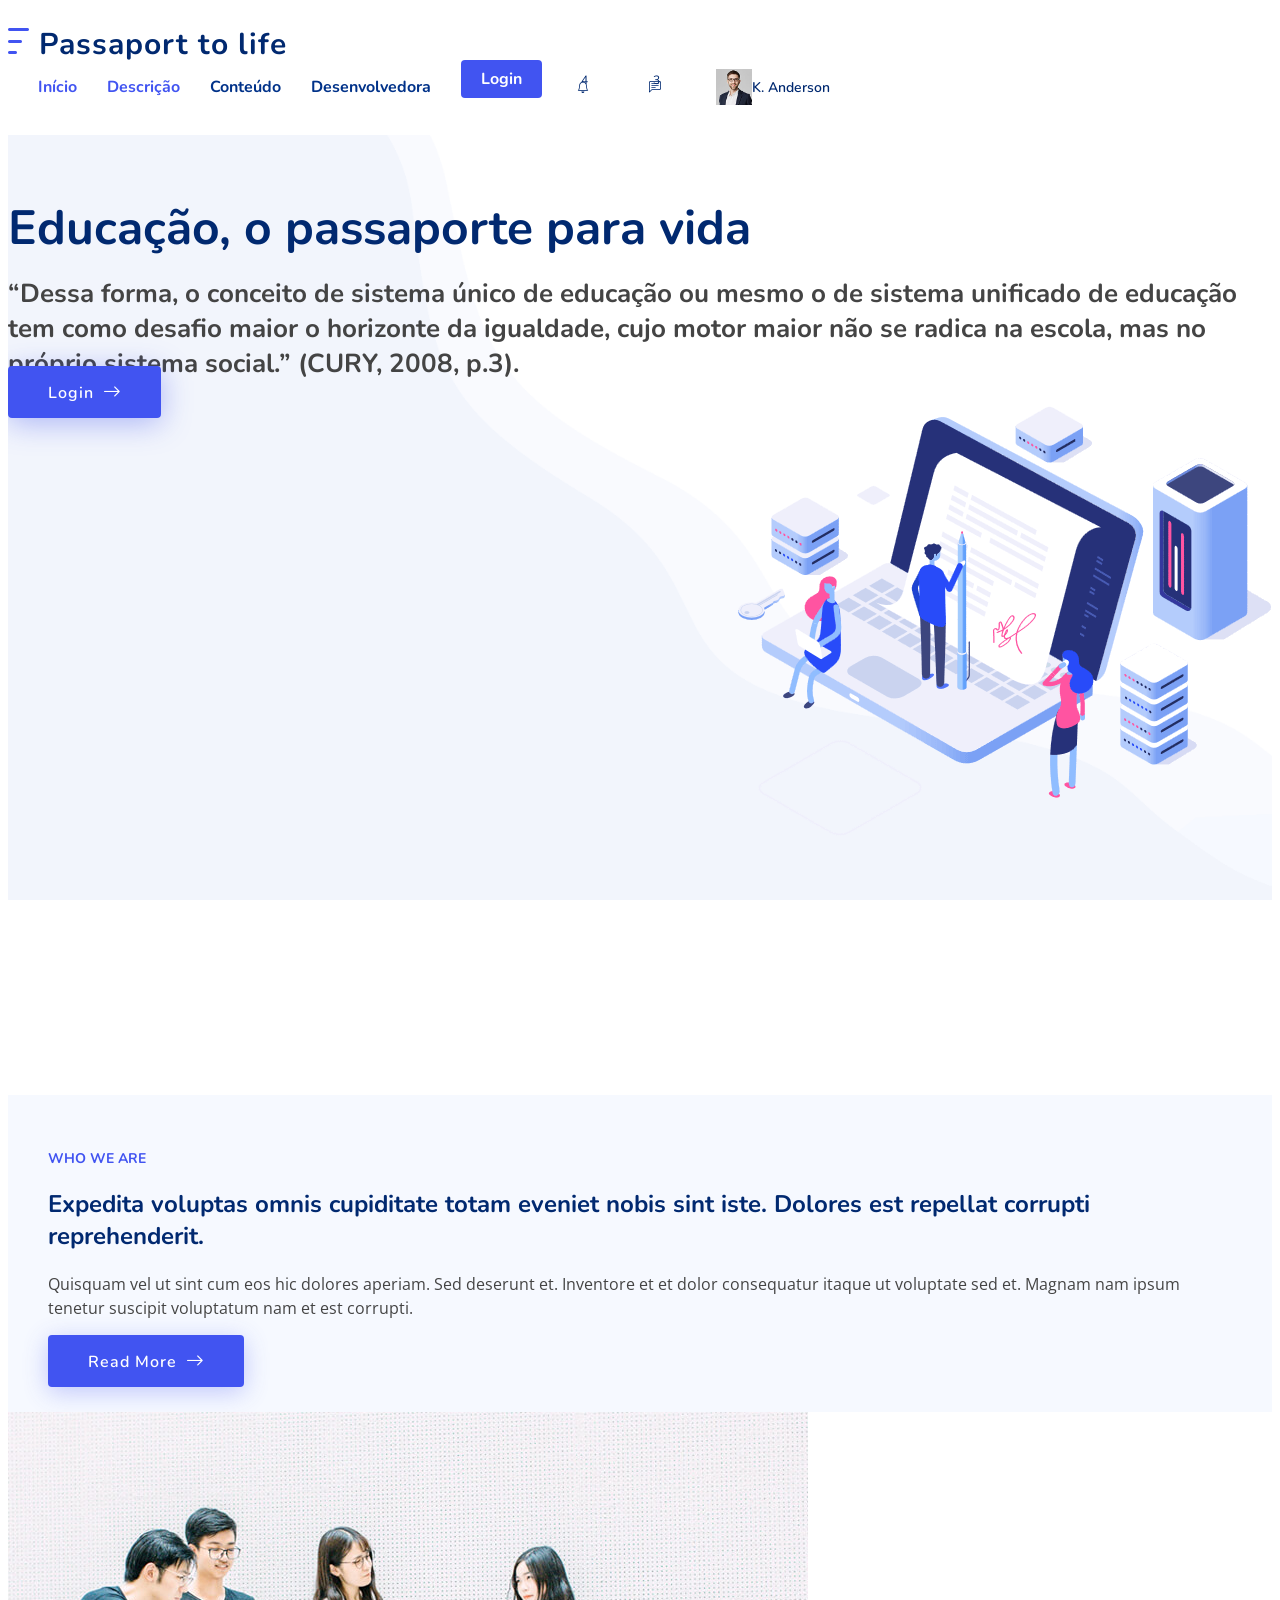
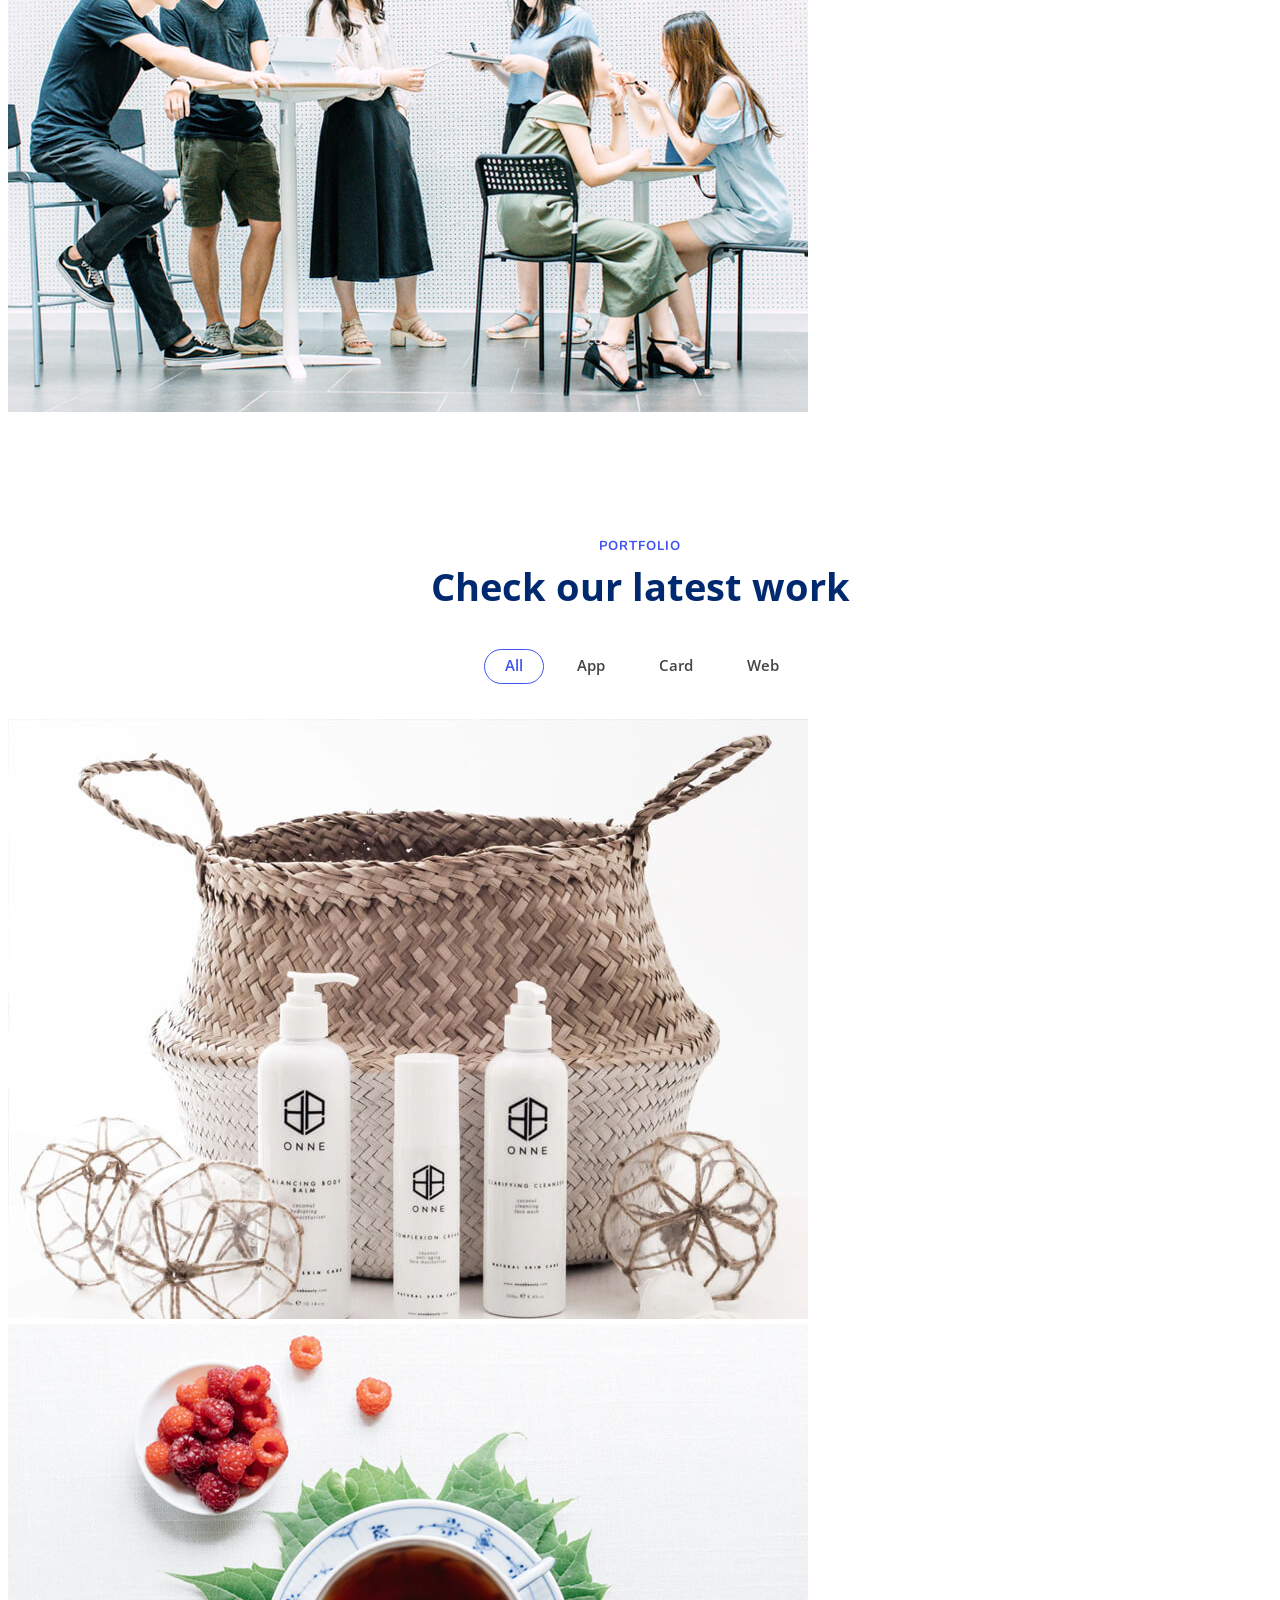
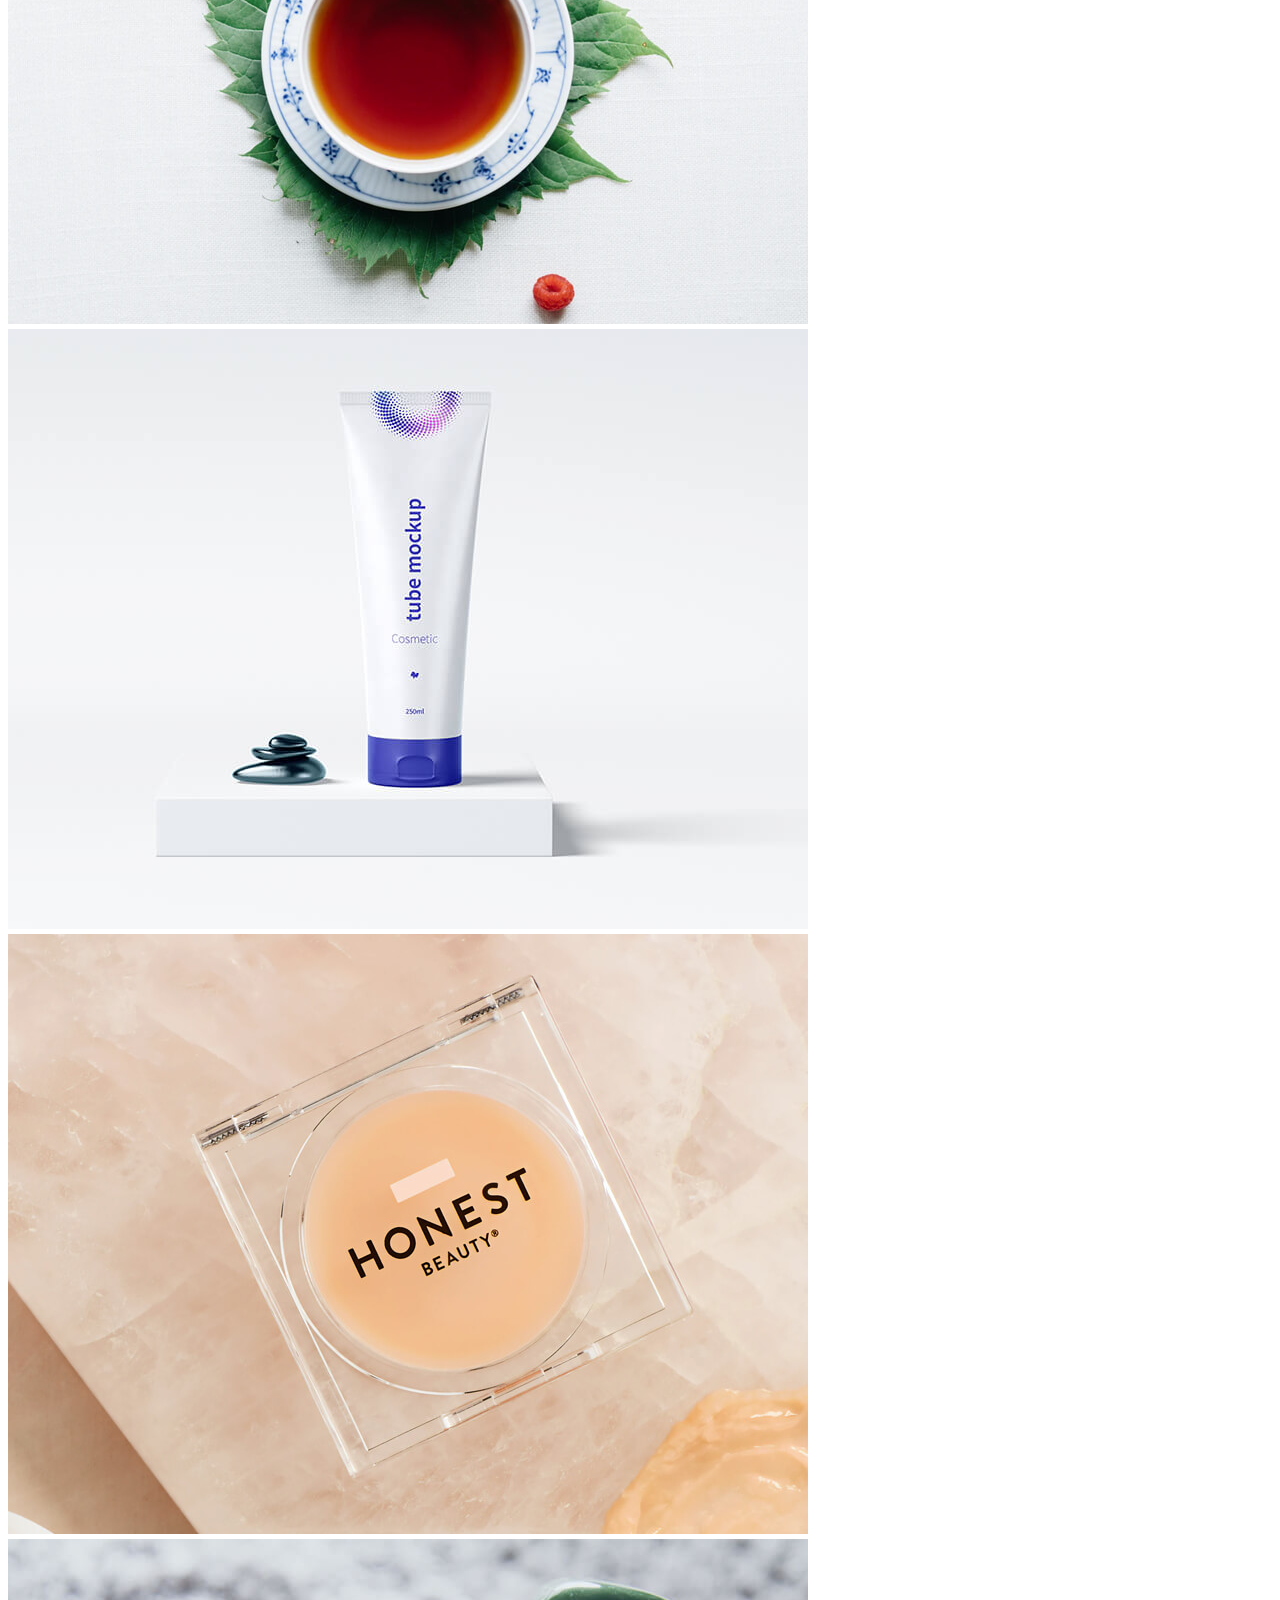
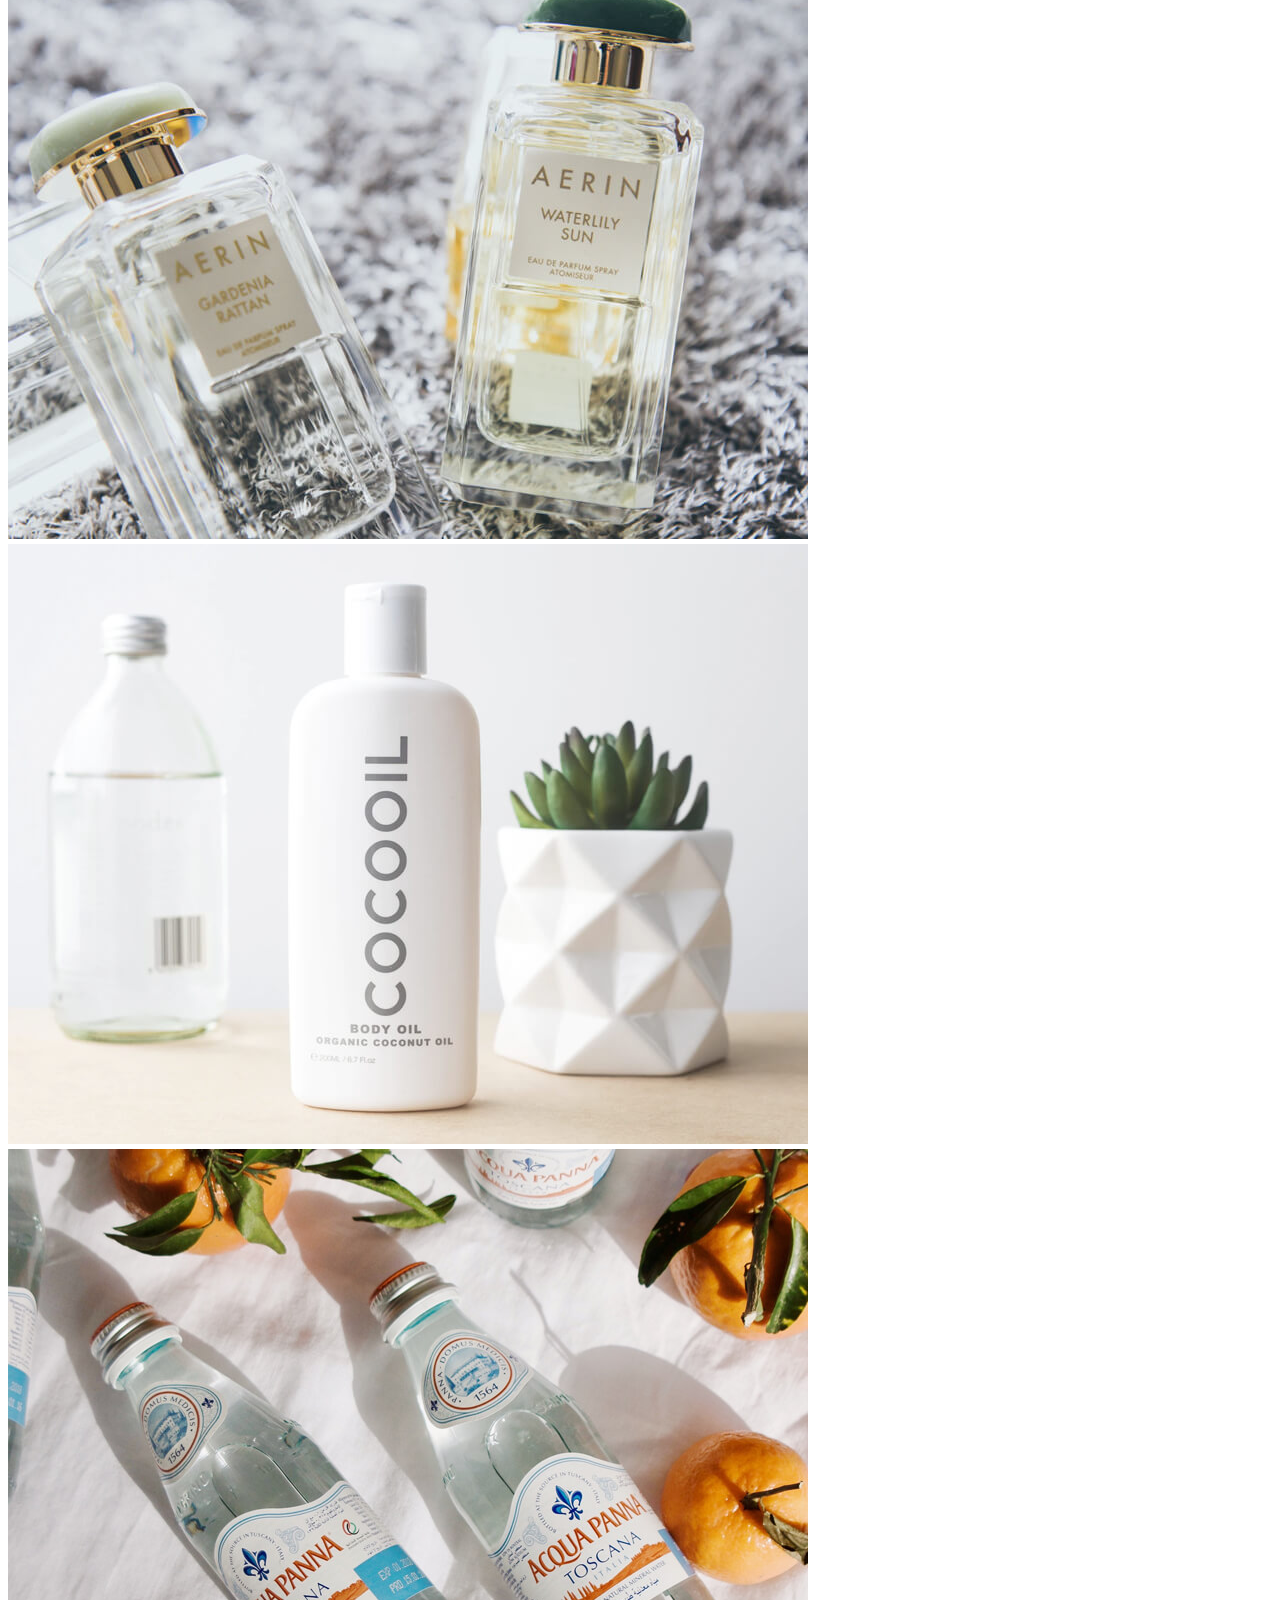
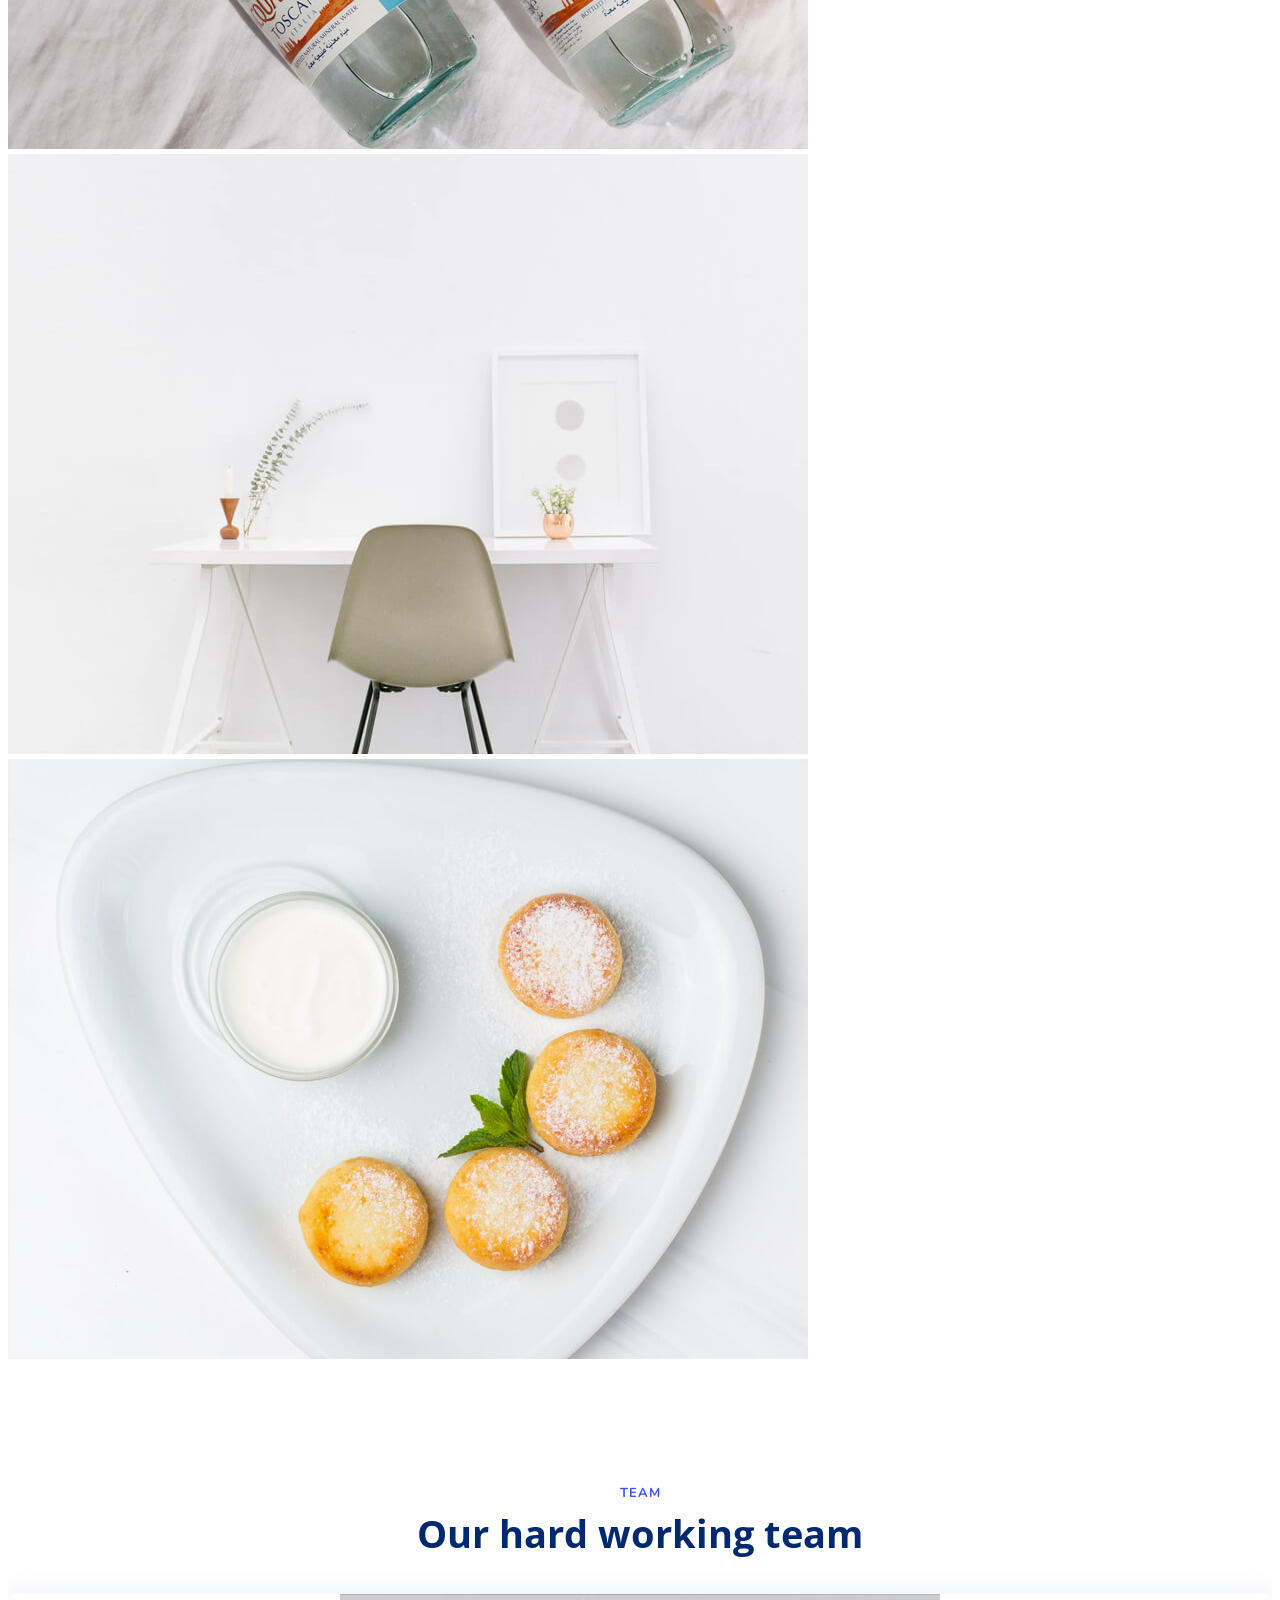
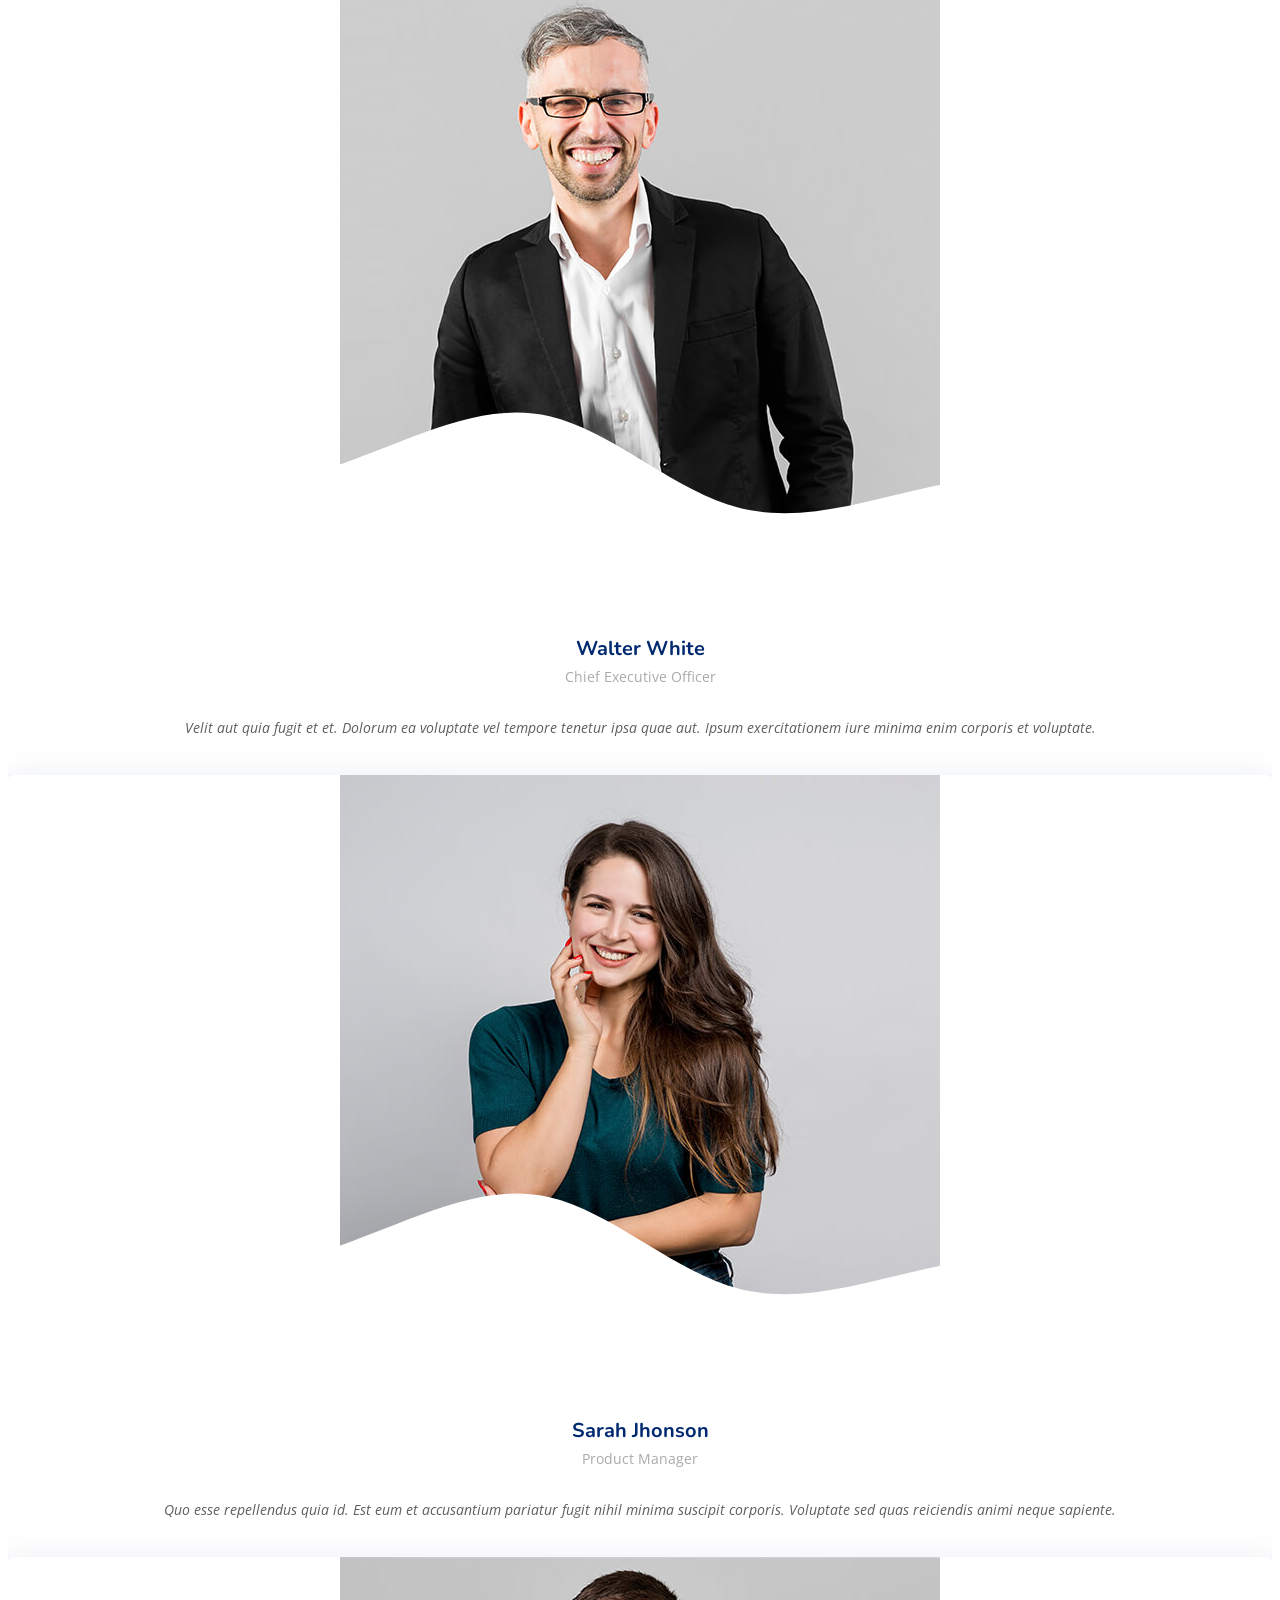
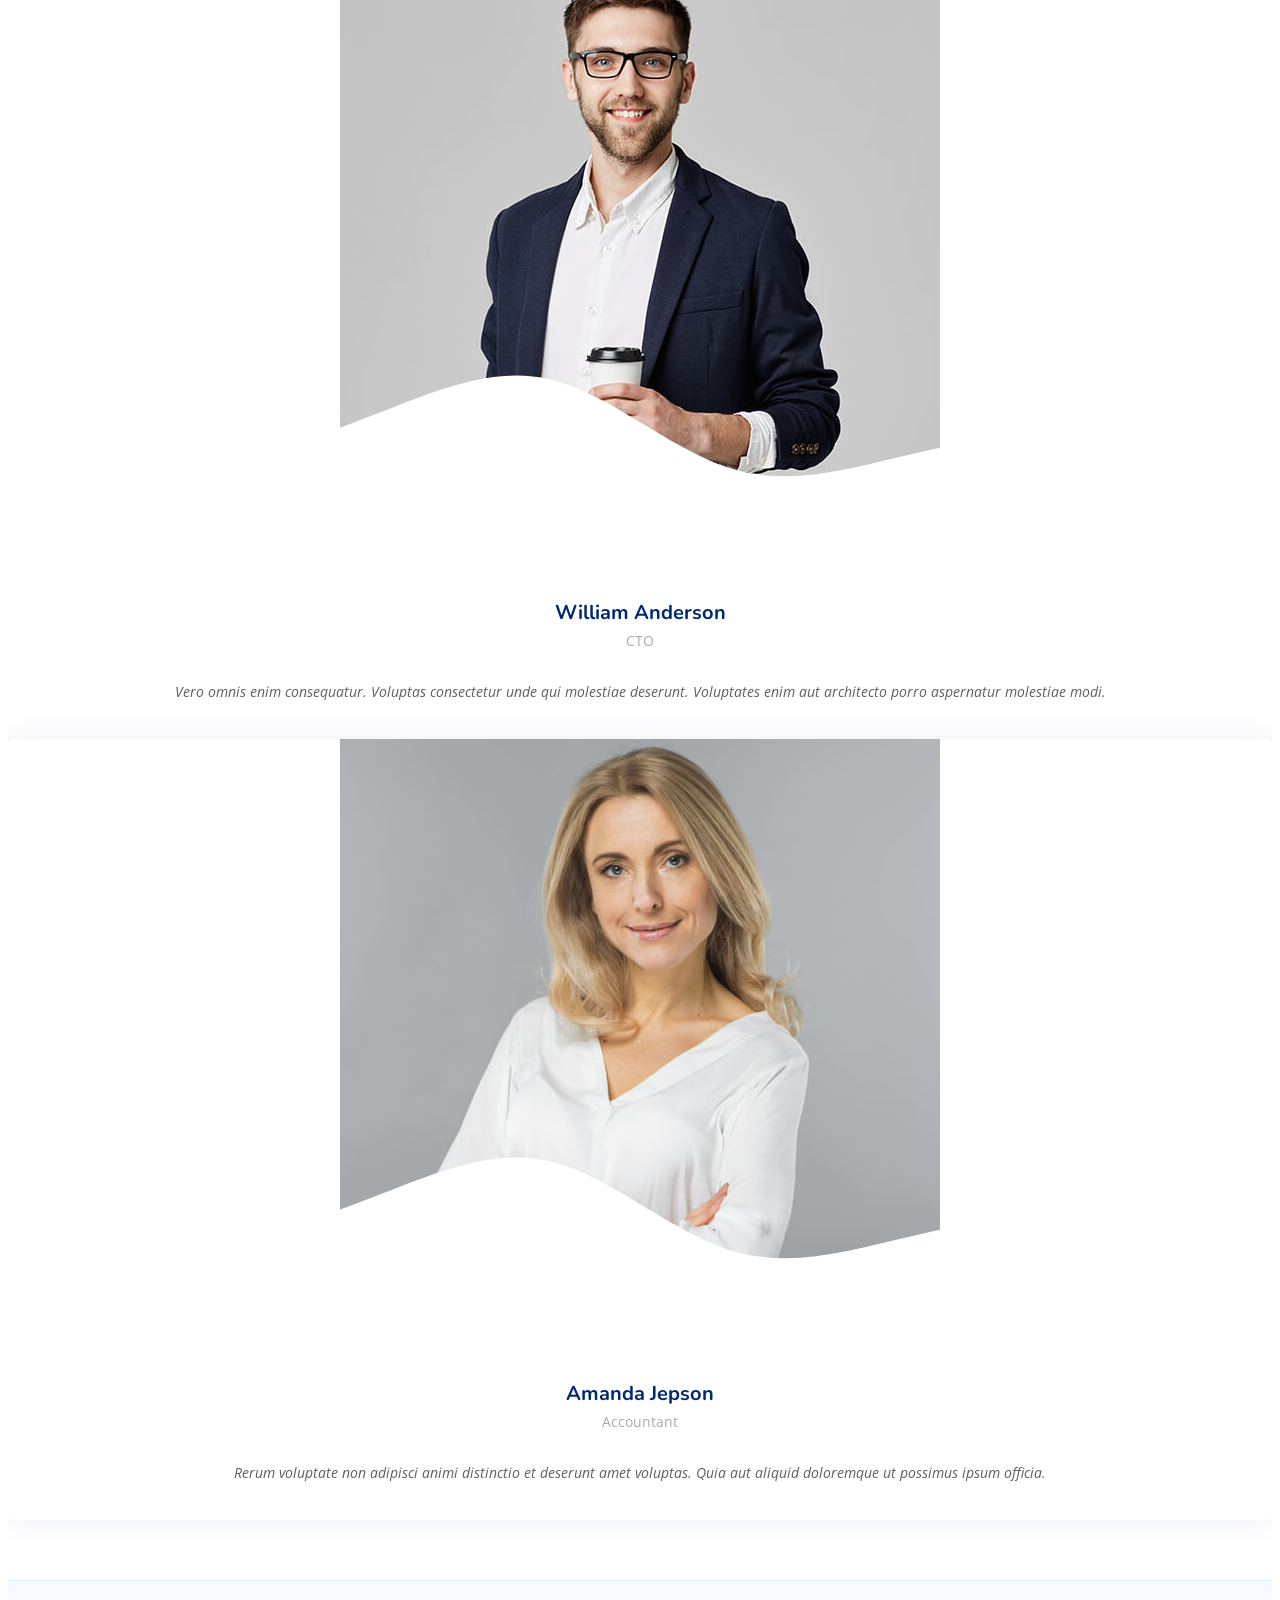
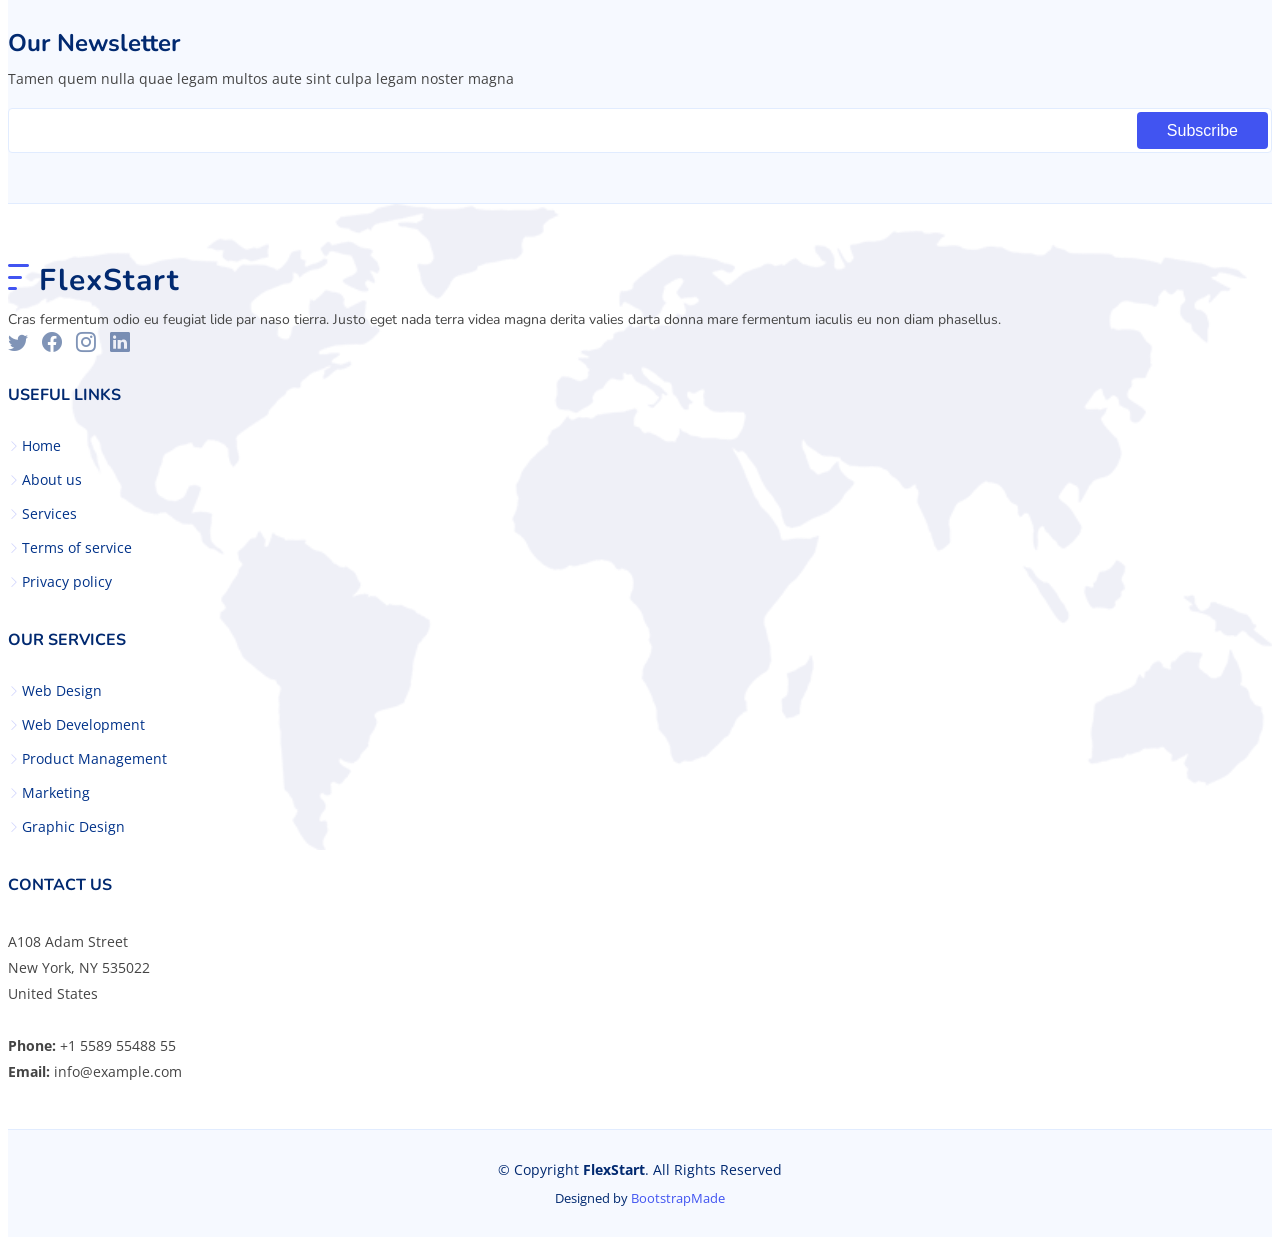
==== commit 594ab4ba: "novo né" ====
--- a/index.html
+++ b/index.html
@@ -51,15 +51,13 @@
         <ul>
           <li><a class="nav-link scrollto active" href="#hero">Início</a></li>
           <li><a class="nav-link scrollto active" < a href="descricao.html">Descrição</a></li>
-          <li><a class="nav-link scrollto" href="#portfolio">Conteúdo</a></li>
-          <li><a class="nav-link scrollto" href="#team">Desenvolvedora</a></li>
+          <li><a class="nav-link scrollto" href="conteudo.html">Conteúdo</a></li>
+          <li><a class="nav-link scrollto" href="desenvolvedora.html">Desenvolvedora</a></li>
           <li><a class="getstarted scrollto" <a href="pages-login.html" 
             class="link-danger" >Login</a></p></li>
         
-            <nav class="header-nav ms-auto">
-              <ul class="d-flex align-items-center">
-
-          
+            <ul class="header-nav ms-auto">
+              <li class="d-flex align-items-center">
                 <li class="nav-item dropdown">
 
                   <a class="nav-link nav-icon" href="#" data-bs-toggle="dropdown">
@@ -167,7 +165,7 @@
         
                     <li class="message-item">
                       <a href="#">
-                        <img src="assets/img/meportfoliossages-2.jpg" alt="" class="rounded-circle">
+                        <img src= "assets/img/messages-2.jpg" alt="" class="rounded-circle">
                         <div>
                           <h4>Anna Nelson</h4>
                           <p>Velit asperiores et ducimus soluta repudiandae labore officia est ut...</p>
@@ -212,9 +210,6 @@
             <li class="dropdown-header">
               <h6>Kevin Anderson</h6>
               <span>Web Designer</span>
-            </li>
-            <li>
-              <hr class="d    <nav class="header-nav ms-auto">ropdown-divider">
             </li>
 
             <li>
@@ -293,10 +288,9 @@
 
   </section><!-- End Hero -->
 
+  
   <main id="main">
-
     <!-- ======= About Section ======= -->
-
     <section id="about" class="about">
 
       <div class="container" data-aos="fade-up">
@@ -325,9 +319,7 @@
         </div>
       </div>
 
-    </section>
-
-    <!-- End About Section --> 
+    </section><!-- End About Section -->
 
     <!-- ======= Portfolio Section ======= -->
     <section id="portfolio" class="portfolio">
--- a/assets/css/style.css
+++ b/assets/css/style.css
@@ -8,13 +8,6 @@
 /*--------------------------------------------------------------
 # General
 --------------------------------------------------------------*/
-@font-face {
-  font-display: block;
-  font-family: "bootstrap-icons";
-  src: url("./fonts/bootstrap-icons.woff2?8d200481aa7f02a2d63a331fc782cfaf") format("woff2"),
-url("./fonts/bootstrap-icons.woff?8d200481aa7f02a2d63a331fc782cfaf") format("woff");
-}
-
 :root {
   scroll-behavior: smooth;
 }
@@ -2103,6 +2096,44 @@
   margin-bottom: 30px;
 }
 
+.blog .sidebar .search-form form {
+  background: #fff;
+  border: 1px solid #ddd;
+  padding: 3px 10px;
+  position: relative;
+}
+
+.blog .sidebar .search-form form input[type=text] {
+  border: 0;
+  padding: 4px;
+  border-radius: 4px;
+  width: calc(100% - 40px);
+}
+
+.blog .sidebar .search-form form button {
+  position: absolute;
+  top: 0;
+  right: 0;
+  bottom: 0;
+  border: 0;
+  background: none;
+  font-size: 16px;
+  padding: 0 15px;
+  margin: -1px;
+  background: #4154f1;
+  color: #fff;
+  transition: 0.3s;
+  border-radius: 0 4px 4px 0;
+  line-height: 0;
+}
+
+.blog .sidebar .search-form form button i {
+  line-height: 0;
+}
+
+.blog .sidebar .search-form form button:hover {
+  background: #5465f2;
+}
 
 .blog .sidebar .categories ul {
   list-style: none;
@@ -2375,116 +2406,143 @@
   color: #012970;
 }
 
-.divider:after,
-.divider:before {
-content: "";
-flex: 1;
-height: 1px;
-background: #eee;
-}
-.h-custom {
-height: calc(100% - 73px);
-}
-@media (max-width: 450px) {
-.h-custom {
-height: 100%;
-}
-}
-:root {
-  scroll-behavior: smooth;
-}
-
-body {
-  font-family: "Open Sans", sans-serif;
-  background: #f6f9ff;
+.header-nav ul {
+  list-style: none;
+}
+
+.header-nav>ul {
+  margin: 0;
+  padding: 0;
+}
+
+.header-nav .nav-icon {
+  font-size: 22px;
+  color: #012970;
+  margin-right: 25px;
+  position: relative;
+}
+
+.header-nav .nav-profile {
+  color: #012970;
+}
+
+.header-nav .nav-profile img {
+  max-height: 36px;
+}
+
+.header-nav .nav-profile span {
+  font-size: 14px;
+  font-weight: 600;
+}
+
+.header-nav .badge-number {
+  position: absolute;
+  inset: -2px -5px auto auto;
+  font-weight: normal;
+  font-size: 12px;
+  padding: 3px 6px;
+}
+
+.header-nav .notifications {
+  inset: 8px -15px auto auto !important;
+}
+
+.header-nav .notifications .notification-item {
+  display: flex;
+  align-items: center;
+  padding: 15px 10px;
+  transition: 0.3s;
+}
+
+.header-nav .notifications .notification-item i {
+  margin: 0 20px 0 10px;
+  font-size: 24px;
+}
+
+.header-nav .notifications .notification-item h4 {
+  font-size: 16px;
+  font-weight: 600;
+  margin-bottom: 5px;
+}
+
+.header-nav .notifications .notification-item p {
+  font-size: 13px;
+  margin-bottom: 3px;
+  color: #919191;
+}
+
+.header-nav .notifications .notification-item:hover {
+  background-color: #f6f9ff;
+}
+
+.header-nav .messages {
+  inset: 8px -15px auto auto !important;
+}
+
+.header-nav .messages .message-item {
+  padding: 15px 10px;
+  transition: 0.3s;
+}
+
+.header-nav .messages .message-item a {
+  display: flex;
+}
+
+.header-nav .messages .message-item img {
+  margin: 0 20px 0 10px;
+  max-height: 40px;
+}
+
+.header-nav .messages .message-item h4 {
+  font-size: 16px;
+  font-weight: 600;
+  margin-bottom: 5px;
   color: #444444;
 }
 
-a {
-  color: #4154f1;
-  text-decoration: none;
-}
-
-a:hover {
-  color: #717ff5;
-  text-decoration: none;
-}
-
-h1,
-h2,
-h3,
-h4,
-h5,
-h6 {
-  font-family: "Nunito", sans-serif;
-}
-
-/*--------------------------------------------------------------
-# Main
---------------------------------------------------------------*/
-#main {
-  margin-top: 60px;
-  padding: 20px 30px;
-  transition: all 0.3s;
-}
-
-@media (max-width: 1199px) {
-  #main {
-    padding: 20px;
-  }
-}
-
-/*--------------------------------------------------------------
-# Page Title
---------------------------------------------------------------*/
-.pagetitle {
-  margin-bottom: 10px;
-}
-
-.pagetitle h1 {
-  font-size: 24px;
+.header-nav .messages .message-item p {
+  font-size: 13px;
+  margin-bottom: 3px;
+  color: #919191;
+}
+
+.header-nav .messages .message-item:hover {
+  background-color: #f6f9ff;
+}
+
+.header-nav .profile {
+  min-width: 240px;
+  padding-bottom: 0;
+  top: 8px !important;
+}
+
+.header-nav .profile .dropdown-header h6 {
+  font-size: 18px;
   margin-bottom: 0;
   font-weight: 600;
-  color: #012970;
-}
-
-/*--------------------------------------------------------------
-# Back to top button
---------------------------------------------------------------*/
-.back-to-top {
-  position: fixed;
-  visibility: hidden;
-  opacity: 0;
-  right: 15px;
-  bottom: 15px;
-  z-index: 99999;
-  background: #4154f1;
-  width: 40px;
-  height: 40px;
-  border-radius: 4px;
-  transition: all 0.4s;
-}
-
-.back-to-top i {
-  font-size: 24px;
-  color: #fff;
+  color: #444444;
+}
+
+.header-nav .profile .dropdown-header span {
+  font-size: 14px;
+}
+
+.header-nav .profile .dropdown-item {
+  font-size: 14px;
+  padding: 10px 15px;
+  transition: 0.3s;
+}
+
+.header-nav .profile .dropdown-item i {
+  margin-right: 10px;
+  font-size: 18px;
   line-height: 0;
 }
 
-.back-to-top:hover {
-  background: #6776f4;
-  color: #fff;
-}
-
-.back-to-top.active {
-  visibility: visible;
-  opacity: 1;
-}
-
-/*--------------------------------------------------------------
-# Override some default Bootstrap stylings
---------------------------------------------------------------*/
-/* Dropdown menus */
+.header-nav .profile .dropdown-item:hover {
+  background-color: #f6f9ff;
+}
+
 .dropdown-menu {
   border-radius: 4px;
   padding: 10px 0;
@@ -2531,1510 +2589,12 @@
   line-height: 0;
 }
 
-.dropdown-menu .dropdown-item:hover {
-  background-color: #f6f9ff;
-}
-
-@media (min-width: 768px) {
-  .dropdown-menu-arrow::before {
-    content: "";
-    width: 13px;
-    height: 13px;
-    background: #fff;
-    position: absolute;
-    top: -7px;
-    right: 20px;
-    transform: rotate(45deg);
-    border-top: 1px solid #eaedf1;
-    border-left: 1px solid #eaedf1;
-  }
-}
-
-@-webkit-keyframes dropdown-animate {
-  0% {
-    opacity: 0;
-  }
-
-  100% {
-    opacity: 1;
-  }
-
-  0% {
-    opacity: 0;
-  }
-}
-
-@keyframes dropdown-animate {
-  0% {
-    opacity: 0;
-  }
-
-  100% {
-    opacity: 1;
-  }
-
-  0% {
-    opacity: 0;
-  }
-}
-
-/* Light Backgrounds */
-.bg-primary-light {
-  background-color: #cfe2ff;
-  border-color: #cfe2ff;
-}
-
-.bg-secondary-light {
-  background-color: #e2e3e5;
-  border-color: #e2e3e5;
-}
-
-.bg-success-light {
-  background-color: #d1e7dd;
-  border-color: #d1e7dd;
-}
-
-.bg-danger-light {
-  background-color: #f8d7da;
-  border-color: #f8d7da;
-}
-
-.bg-warning-light {
-  background-color: #fff3cd;
-  border-color: #fff3cd;
-}
-
-.bg-info-light {
-  background-color: #cff4fc;
-  border-color: #cff4fc;
-}
-
-.bg-dark-light {
-  background-color: #d3d3d4;
-  border-color: #d3d3d4;
-}
-
-/* Card */
-.card {
-  margin-bottom: 30px;
-  border: none;
-  border-radius: 5px;
-  box-shadow: 0px 0 30px rgba(1, 41, 112, 0.1);
-}
-
-.card-header,
-.card-footer {
-  border-color: #ebeef4;
-  background-color: #fff;
-  color: #798eb3;
-  padding: 15px;
-}
-
-.card-title {
-  padding: 20px 0 15px 0;
-  font-size: 18px;
-  font-weight: 500;
-  color: #012970;
-  font-family: "Poppins", sans-serif;
-}
-
-.card-title span {
-  color: #899bbd;
-  font-size: 14px;
-  font-weight: 400;
-}
-
-.card-body {
-  padding: 0 20px 20px 20px;
-}
-
-.card-img-overlay {
-  background-color: rgba(255, 255, 255, 0.6);
-}
-
-/* Alerts */
-.alert-heading {
-  font-weight: 500;
-  font-family: "Poppins", sans-serif;
-  font-size: 20px;
-}
-
-/* Close Button */
-.btn-close {
-  background-size: 25%;
-}
-
-.btn-close:focus {
-  outline: 0;
-  box-shadow: none;
-}
-
-/* Accordion */
-.accordion-item {
-  border: 1px solid #ebeef4;
-}
-
-.accordion-button:focus {
-  outline: 0;
-  box-shadow: none;
-}
-
-.accordion-button:not(.collapsed) {
-  color: #012970;
-  background-color: #f6f9ff;
-}
-
-.accordion-flush .accordion-button {
-  padding: 15px 0;
-  background: none;
-  border: 0;
-}
-
-.accordion-flush .accordion-button:not(.collapsed) {
-  box-shadow: none;
-  color: #4154f1;
-}
-
-.accordion-flush .accordion-body {
-  padding: 0 0 15px 0;
-  color: #3e4f6f;
-  font-size: 15px;
-}
-
-/* Breadcrumbs */
-.breadcrumb {
-  font-size: 14px;
-  font-family: "Nunito", sans-serif;
-  color: #899bbd;
-  font-weight: 600;
-}
-
-.breadcrumb a {
-  color: #899bbd;
-  transition: 0.3s;
-}
-
-.breadcrumb a:hover {
-  color: #51678f;
-}
-
-.breadcrumb .breadcrumb-item::before {
-  color: #899bbd;
-}
-
-.breadcrumb .active {
-  color: #51678f;
-  font-weight: 600;
-}
-
-/* Bordered Tabs */
-.nav-tabs-bordered {
-  border-bottom: 2px solid #ebeef4;
-}
-
-.nav-tabs-bordered .nav-link {
-  margin-bottom: -2px;
-  border: none;
-  color: #2c384e;
-}
-
-.nav-tabs-bordered .nav-link:hover,
-.nav-tabs-bordered .nav-link:focus {
-  color: #4154f1;
-}
-
-.nav-tabs-bordered .nav-link.active {
-  background-color: #fff;
-  color: #4154f1;
-  border-bottom: 2px solid #4154f1;
-}
-
-/*--------------------------------------------------------------
-# Header
---------------------------------------------------------------*/
-.logo {
-  line-height: 1;
-}
-
-@media (min-width: 1200px) {
-  .logo {
-    width: 280px;
-  }
-}
-
-.logo img {
-  max-height: 26px;
-  margin-right: 6px;
-}
-
-.logo span {
-  font-size: 26px;
-  font-weight: 700;
-  color: #012970;
-  font-family: "Nunito", sans-serif;
-}
-
-.header .toggle-sidebar-btn {
-  font-size: 32px;
-  padding-left: 10px;
-  cursor: pointer;
-  color: #012970;
-}
-
-/*--------------------------------------------------------------
-# Header Nav
---------------------------------------------------------------*/
-.header-nav ul {
-  list-style: none;
-}
-
-.header-nav>ul {
-  margin: 0;
-  padding: 0;
-}
-
-.header-nav .nav-icon {
-  font-size: 22px;
-  color: #012970;
-  margin-right: 25px;
-  position: relative;
-}
-
-.header-nav .nav-profile {
-  color: #012970;
-}
-
-.header-nav .nav-profile img {
-  max-height: 36px;
-}
-
-.header-nav .nav-profile span {
-  font-size: 14px;
-  font-weight: 600;
-}
-
-.header-nav .badge-number {
-  position: absolute;
-  inset: -2px -5px auto auto;
-  font-weight: normal;
-  font-size: 12px;
-  padding: 3px 6px;
-}
-
-.header-nav .notifications {
-  inset: 8px -15px auto auto !important;
-}
-
-.header-nav .notifications .notification-item {
-  display: flex;
-  align-items: center;
-  padding: 15px 10px;
-  transition: 0.3s;
-}
-
-.header-nav .notifications .notification-item i {
-  margin: 0 20px 0 10px;
-  font-size: 24px;
-}
-
-.header-nav .notifications .notification-item h4 {
-  font-size: 16px;
-  font-weight: 600;
-  margin-bottom: 1px;
-}
-
-.header .search-bar {
-  min-width: 200px;
-  padding: 0 20px;
-}
-
-@media (max-width: 1000px) {
-  .header .search-bar {
-    position: fixed;
-    top: 50px;
-    left: 0;
-    right: 0;
-    padding: 20px;
-    box-shadow: 0px 0px 15px 0px rgba(1, 41, 112, 0.1);
-    background: white;
-    z-index: 9999;
-    transition: 0.3s;
-    visibility: hidden;
-    opacity: 0;
-  }
-
-  .header .search-bar-show {
-    top: 60px;
-    visibility: visible;
-    opacity: 1;
-  }
-}
-
-.header .search-form {
-  width: 50%;
-}
-
-.header .search-form input {
-  border: 0;
-  font-size: 14px;
-  color: #012970;
-  border: 1px solid rgba(1, 41, 112, 0.2);
-  padding: 7px 38px 7px 8px;
-  border-radius: 3px;
-  transition: 0.3s;
-  width: 100%;
-}
-
-.header .search-form input:focus,
-.header .search-form input:hover {
-  outline: none;
-  box-shadow: 0 0 10px 0 rgba(1, 41, 112, 0.15);
-  border: 1px solid rgba(1, 41, 112, 0.3);
-}
-
-.header .search-form button {
-  border: 0;
-  padding: 0;
-  margin-left: -30px;
-  background: none;
-}
-
-.header .search-form button i {
-  color: #012970;
-}
-
-.header-nav .notifications .notification-item p {
-  font-size: 13px;
-  margin-bottom: 3px;
-  color: #919191;
-}
-
-.header-nav .notifications .notification-item:hover {
-  background-color: #f6f9ff;
-}
-
-.header-nav .messages {
-  inset: 8px -15px auto auto !important;
-}
-
-.header-nav .messages .message-item {
-  padding: 15px 10px;
-  transition: 0.3s;
-}
-
-.header-nav .messages .message-item a {
-  display: flex;
-}
-
-.header-nav .messages .message-item img {
-  margin: 0 20px 0 10px;
-  max-height: 40px;
-}
-
-.header-nav .messages .message-item h4 {
-  font-size: 16px;
-  font-weight: 600;
-  margin-bottom: 5px;
-  color: #444444;
-}
-
-.header-nav .messages .message-item p {
-  font-size: 13px;
-  margin-bottom: 3px;
-  color: #919191;
-}
-
-.header-nav .messages .message-item:hover {
-  background-color: #f6f9ff;
-}
-
-.header-nav .profile {
-  min-width: 240px;
-  padding-bottom: 0;
-  top: 8px !important;
-}
-
-.header-nav .profile .dropdown-header h6 {
-  font-size: 18px;
-  margin-bottom: 0;
-  font-weight: 600;
-  color: #444444;
-}
-
-.header-nav .profile .dropdown-header span {
-  font-size: 14px;
-}
-
-.header-nav .profile .dropdown-item {
-  font-size: 14px;
-  padding: 10px 15px;
-  transition: 0.3s;
-}
-
-.header-nav .profile .dropdown-item i {
+.dropdown-menu .dropdown-.header-nav .profile .dropdown-item i {
   margin-right: 10px;
   font-size: 18px;
   line-height: 0;
-}
-
-.header-nav .profile .dropdown-item:hover {
+}item:hover {
   background-color: #f6f9ff;
-}
-
-/*--------------------------------------------------------------
-# Sidebar
---------------------------------------------------------------*/
-.sidebar {
-  position: fixed;
-  top: 60px;
-  left: 0;
-  bottom: 0;
-  width: 300px;
-  z-index: 996;
-  transition: all 0.3s;
-  padding: 20px;
-  overflow-y: auto;
-  scrollbar-width: thin;
-  scrollbar-color: #aab7cf transparent;
-  box-shadow: 0px 0px 20px rgba(1, 41, 112, 0.1);
-  background-color: #fff;
-}
-
-@media (max-width: 1199px) {
-  .sidebar {
-    left: -300px;
-  }
-}
-
-.sidebar::-webkit-scrollbar {
-  width: 5px;
-  height: 8px;
-  background-color: #fff;
-}
-
-.sidebar::-webkit-scrollbar-thumb {
-  background-color: #aab7cf;
-}
-
-@media (min-width: 1200px) {
-
-  #main,
-  #footer {
-    margin-left: 300px;
-  }
-}
-
-@media (max-width: 1199px) {
-  .toggle-sidebar .sidebar {
-    left: 0;
-  }
-}
-
-@media (min-width: 1200px) {
-
-  .toggle-sidebar #main,
-  .toggle-sidebar #footer {
-    margin-left: 0;
-  }
-
-  .toggle-sidebar .sidebar {
-    left: -300px;
-  }
-}
-
-.sidebar-nav {
-  padding: 0;
-  margin: 0;
-  list-style: none;
-}
-
-.sidebar-nav li {
-  padding: 0;
-  margin: 0;
-  list-style: none;
-}
-
-.sidebar-nav .nav-item {
-  margin-bottom: 5px;
-}
-
-.sidebar-nav .nav-heading {
-  font-size: 11px;
-  text-transform: uppercase;
-  color: #899bbd;
-  font-weight: 600;
-  margin: 10px 0 5px 15px;
-}
-
-.sidebar-nav .nav-link {
-  display: flex;
-  align-items: center;
-  font-size: 15px;
-  font-weight: 600;
-  color: #4154f1;
-  transition: 0.3;
-  background: #f6f9ff;
-  padding: 10px 15px;
-  border-radius: 4px;
-}
-
-.sidebar-nav .nav-link i {
-  font-size: 16px;
-  margin-right: 10px;
-  color: #4154f1;
-}
-
-.sidebar-nav .nav-link.collapsed {
-  color: #012970;
-  background: #fff;
-}
-
-.sidebar-nav .nav-link.collapsed i {
-  color: #899bbd;
-}
-
-.sidebar-nav .nav-link:hover {
-  color: #4154f1;
-  background: #f6f9ff;
-}
-
-.sidebar-nav .nav-link:hover i {
-  color: #4154f1;
-}
-
-.sidebar-nav .nav-link .bi-chevron-down {
-  margin-right: 0;
-  transition: transform 0.2s ease-in-out;
-}
-
-.sidebar-nav .nav-link:not(.collapsed) .bi-chevron-down {
-  transform: rotate(180deg);
-}
-
-.sidebar-nav .nav-content {
-  padding: 5px 0 0 0;
-  margin: 0;
-  list-style: none;
-}
-
-.sidebar-nav .nav-content a {
-  display: flex;
-  align-items: center;
-  font-size: 14px;
-  font-weight: 600;
-  color: #012970;
-  transition: 0.3;
-  padding: 10px 0 10px 40px;
-  transition: 0.3s;
-}
-
-.sidebar-nav .nav-content a i {
-  font-size: 6px;
-  margin-right: 8px;
-  line-height: 0;
-  border-radius: 50%;
-}
-
-.sidebar-nav .nav-content a:hover,
-.sidebar-nav .nav-content a.active {
-  color: #4154f1;
-}
-
-.sidebar-nav .nav-content a.active i {
-  background-color: #4154f1;
-}
-
-/*--------------------------------------------------------------
-# Dashboard
---------------------------------------------------------------*/
-/* Filter dropdown */
-.dashboard .filter {
-  position: absolute;
-  right: 0px;
-  top: 15px;
-}
-
-.dashboard .filter .icon {
-  color: #aab7cf;
-  padding-right: 20px;
-  padding-bottom: 5px;
-  transition: 0.3s;
-  font-size: 16px;
-}
-
-.dashboard .filter .icon:hover,
-.dashboard .filter .icon:focus {
-  color: #4154f1;
-}
-
-.dashboard .filter .dropdown-header {
-  padding: 8px 15px;
-}
-
-.dashboard .filter .dropdown-header h6 {
-  text-transform: uppercase;
-  font-size: 14px;
-  font-weight: 600;
-  letter-spacing: 1px;
-  color: #aab7cf;
-  margin-bottom: 0;
-  padding: 0;
-}
-
-.dashboard .filter .dropdown-item {
-  padding: 8px 15px;
-}
-
-/* Info Cards */
-.dashboard .info-card {
-  padding-bottom: 10px;
-}
-
-.dashboard .info-card h6 {
-  font-size: 28px;
-  color: #012970;
-  font-weight: 700;
-  margin: 0;
-  padding: 0;
-}
-
-.dashboard .card-icon {
-  font-size: 32px;
-  line-height: 0;
-  width: 64px;
-  height: 64px;
-  flex-shrink: 0;
-  flex-grow: 0;
-}
-
-.dashboard .sales-card .card-icon {
-  color: #4154f1;
-  background: #f6f6fe;
-}
-
-.dashboard .revenue-card .card-icon {
-  color: #2eca6a;
-  background: #e0f8e9;
-}
-
-.dashboard .customers-card .card-icon {
-  color: #ff771d;
-  background: #ffecdf;
-}
-
-/* Activity */
-.dashboard .activity {
-  font-size: 14px;
-}
-
-.dashboard .activity .activity-item .activite-label {
-  color: #888;
-  position: relative;
-  flex-shrink: 0;
-  flex-grow: 0;
-  min-width: 64px;
-}
-
-.dashboard .activity .activity-item .activite-label::before {
-  content: "";
-  position: absolute;
-  right: -11px;
-  width: 4px;
-  top: 0;
-  bottom: 0;
-  background-color: #eceefe;
-}
-
-.dashboard .activity .activity-item .activity-badge {
-  margin-top: 3px;
-  z-index: 1;
-  font-size: 11px;
-  line-height: 0;
-  border-radius: 50%;
-  flex-shrink: 0;
-  border: 3px solid #fff;
-  flex-grow: 0;
-}
-
-.dashboard .activity .activity-item .activity-content {
-  padding-left: 10px;
-  padding-bottom: 20px;
-}
-
-.dashboard .activity .activity-item:first-child .activite-label::before {
-  top: 5px;
-}
-
-.dashboard .activity .activity-item:last-child .activity-content {
-  padding-bottom: 0;
-}
-
-/* News & Updates */
-.dashboard .news .post-item+.post-item {
-  margin-top: 15px;
-}
-
-.dashboard .news img {
-  width: 80px;
-  float: left;
-  border-radius: 5px;
-}
-
-.dashboard .news h4 {
-  font-size: 15px;
-  margin-left: 95px;
-  font-weight: bold;
-  margin-bottom: 5px;
-}
-
-.dashboard .news h4 a {
-  color: #012970;
-  transition: 0.3s;
-}
-
-.dashboard .news h4 a:hover {
-  color: #4154f1;
-}
-
-.dashboard .news p {
-  font-size: 14px;
-  color: #777777;
-  margin-left: 95px;
-}
-
-/* Recent Sales */
-.dashboard .recent-sales {
-  font-size: 14px;
-}
-
-.dashboard .recent-sales .table thead {
-  background: #f6f6fe;
-}
-
-.dashboard .recent-sales .table thead th {
-  border: 0;
-}
-
-.dashboard .recent-sales .dataTable-top {
-  padding: 0 0 10px 0;
-}
-
-.dashboard .recent-sales .dataTable-bottom {
-  padding: 10px 0 0 0;
-}
-
-/* Top Selling */
-.dashboard .top-selling {
-  font-size: 14px;
-}
-
-.dashboard .top-selling .table thead {
-  background: #f6f6fe;
-}
-
-.dashboard .top-selling .table thead th {
-  border: 0;
-}
-
-.dashboard .top-selling .table tbody td {
-  vertical-align: middle;
-}
-
-.dashboard .top-selling img {
-  border-radius: 5px;
-  max-width: 60px;
-}
-
-/*--------------------------------------------------------------
-# Icons list page
---------------------------------------------------------------*/
-.iconslist {
-  display: grid;
-  max-width: 100%;
-  grid-template-columns: repeat(auto-fit, minmax(180px, 1fr));
-  gap: 1.25rem;
-  padding-top: 15px;
-}
-
-.iconslist .icon {
-  background-color: #fff;
-  border-radius: 0.25rem;
-  text-align: center;
-  color: #012970;
-  padding: 15px 0;
-}
-
-.iconslist i {
-  margin: 0.25rem;
-  font-size: 2.5rem;
-}
-
-.iconslist .label {
-  font-family: var(--bs-font-monospace);
-  display: inline-block;
-  width: 100%;
-  overflow: hidden;
-  padding: 0.25rem;
-  font-size: 12px;
-  text-overflow: ellipsis;
-  white-space: nowrap;
-  color: #666;
-}
-
-/*--------------------------------------------------------------
-# Profie Page
---------------------------------------------------------------*/
-.profile .profile-card img {
-  max-width: 120px;
-}
-
-.profile .profile-card h2 {
-  font-size: 24px;
-  font-weight: 700;
-  color: #2c384e;
-  margin: 10px 0 0 0;
-}
-
-.profile .profile-card h3 {
-  font-size: 18px;
-}
-
-.profile .profile-card .social-links a {
-  font-size: 20px;
-  display: inline-block;
-  color: rgba(1, 41, 112, 0.5);
-  line-height: 0;
-  margin-right: 10px;
-  transition: 0.3s;
-}
-
-.profile .profile-card .social-links a:hover {
-  color: #012970;
-}
-
-.profile .profile-overview .row {
-  margin-bottom: 20px;
-  font-size: 15px;
-}
-
-.profile .profile-overview .card-title {
-  color: #012970;
-}
-
-.profile .profile-overview .label {
-  font-weight: 600;
-  color: rgba(1, 41, 112, 0.6);
-}
-
-.profile .profile-edit label {
-  font-weight: 600;
-  color: rgba(1, 41, 112, 0.6);
-}
-
-.profile .profile-edit img {
-  max-width: 120px;
-}
-
-/*--------------------------------------------------------------
-# F.A.Q Page
---------------------------------------------------------------*/
-.faq .basic h6 {
-  font-size: 18px;
-  font-weight: 600;
-  color: #4154f1;
-}
-
-.faq .basic p {
-  color: #6980aa;
-}
-
-/*--------------------------------------------------------------
-# Contact
---------------------------------------------------------------*/
-.contact .info-box {
-  padding: 28px 30px;
-}
-
-.contact .info-box i {
-  font-size: 38px;
-  line-height: 0;
-  color: #4154f1;
-}
-
-.contact .info-box h3 {
-  font-size: 20px;
-  color: #012970;
-  font-weight: 700;
-  margin: 20px 0 10px 0;
-}
-
-.contact .info-box p {
-  padding: 0;
-  line-height: 24px;
-  font-size: 14px;
-  margin-bottom: 0;
-}
-
-.contact .php-email-form .error-message {
-  display: none;
-  color: #fff;
-  background: #ed3c0d;
-  text-align: left;
-  padding: 15px;
-  margin-bottom: 24px;
-  font-weight: 600;
-}
-
-.contact .php-email-form .sent-message {
-  display: none;
-  color: #fff;
-  background: #18d26e;
-  text-align: center;
-  padding: 15px;
-  margin-bottom: 24px;
-  font-weight: 600;
-}
-
-.contact .php-email-form .loading {
-  display: none;
-  background: #fff;
-  text-align: center;
-  padding: 15px;
-  margin-bottom: 24px;
-}
-
-.contact .php-email-form .loading:before {
-  content: "";
-  display: inline-block;
-  border-radius: 50%;
-  width: 24px;
-  height: 24px;
-  margin: 0 10px -6px 0;
-  border: 3px solid #18d26e;
-  border-top-color: #eee;
-  -webkit-animation: animate-loading 1s linear infinite;
-  animation: animate-loading 1s linear infinite;
-}
-
-.contact .php-email-form input,
-.contact .php-email-form textarea {
-  border-radius: 0;
-  box-shadow: none;
-  font-size: 14px;
-  border-radius: 0;
-}
-
-.contact .php-email-form input:focus,
-.contact .php-email-form textarea:focus {
-  border-color: #4154f1;
-}
-
-.contact .php-email-form input {
-  padding: 10px 15px;
-}
-
-.contact .php-email-form textarea {
-  padding: 12px 15px;
-}
-
-.contact .php-email-form button[type=submit] {
-  background: #4154f1;
-  border: 0;
-  padding: 10px 30px;
-  color: #fff;
-  transition: 0.4s;
-  border-radius: 4px;
-}
-
-.contact .php-email-form button[type=submit]:hover {
-  background: #5969f3;
-}
-
-@-webkit-keyframes animate-loading {
-  0% {
-    transform: rotate(0deg);
-  }
-
-  100% {
-    transform: rotate(360deg);
-  }
-}
-
-@keyframes animate-loading {
-  0% {
-    transform: rotate(0deg);
-  }
-
-  100% {
-    transform: rotate(360deg);
-  }
-}
-
-/*--------------------------------------------------------------
-# Error 404
---------------------------------------------------------------*/
-.error-404 {
-  padding: 30px;
-}
-
-.error-404 h1 {
-  font-size: 180px;
-  font-weight: 700;
-  color: #4154f1;
-  margin-bottom: 0;
-  line-height: 150px;
-}
-
-.error-404 h2 {
-  font-size: 24px;
-  font-weight: 700;
-  color: #012970;
-  margin-bottom: 30px;
-}
-
-.error-404 .btn {
-  background: #51678f;
-  color: #fff;
-  padding: 8px 30px;
-}
-
-.error-404 .btn:hover {
-  background: #3e4f6f;
-}
-
-@media (min-width: 992px) {
-  .error-404 img {
-    max-width: 50%;
-  }
-}
-
-/*--------------------------------------------------------------
-# Footer
---------------------------------------------------------------*/
-.footer {
-  padding: 20px 0;
-  font-size: 14px;
-  transition: all 0.3s;
-  border-top: 1px solid #cddfff;
-}
-
-.footer .copyright {
-  text-align: center;
-  color: #012970;
-}
-
-.footer .credits {
-  padding-top: 5px;
-  text-align: center;
-  font-size: 13px;
-  color: #012970;
-}
-
-:root {
-  scroll-behavior: smooth;
-}
-
-body {
-  font-family: "Open Sans", sans-serif;
-  background: #f6f9ff;
-  color: #444444;
-}
-
-a {
-  color: #4154f1;
-  text-decoration: none;
-}
-
-a:hover {
-  color: #717ff5;
-  text-decoration: none;
-}
-
-h1,
-h2,
-h3,
-h4,
-h5,
-h6 {
-  font-family: "Nunito", sans-serif;
-}
-
-/*--------------------------------------------------------------
-# Main
---------------------------------------------------------------*/
-#main {
-  margin-top: 60px;
-  padding: 20px 30px;
-  transition: all 0.3s;
-}
-
-@media (max-width: 1199px) {
-  #main {
-    padding: 20px;
-  }
-}
-
-/*--------------------------------------------------------------
-# Page Title
---------------------------------------------------------------*/
-.pagetitle {
-  margin-bottom: 10px;
-}
-
-.pagetitle h1 {
-  font-size: 24px;
-  margin-bottom: 0;
-  font-weight: 600;
-  color: #012970;
-}
-
-/*--------------------------------------------------------------
-# Back to top button
---------------------------------------------------------------*/
-.back-to-top {
-  position: fixed;
-  visibility: hidden;
-  opacity: 0;
-  right: 15px;
-  bottom: 15px;
-  z-index: 99999;
-  background: #4154f1;
-  width: 40px;
-  height: 40px;
-  border-radius: 4px;
-  transition: all 0.4s;
-}
-
-.back-to-top i {
-  font-size: 24px;
-  color: #fff;
-  line-height: 0;
-}
-
-.back-to-top:hover {
-  background: #6776f4;
-  color: #fff;
-}
-
-.back-to-top.active {
-  visibility: visible;
-  opacity: 1;
-}
-
-/*--------------------------------------------------------------
-# Override some default Bootstrap stylings
---------------------------------------------------------------*/
-/* Dropdown menus */
-.dropdown-menu {
-  border-radius: 4px;
-  padding: 10px 0;
-  -webkit-animation-name: dropdown-animate;
-  animation-name: dropdown-animate;
-  -webkit-animation-duration: 0.2s;
-  animation-duration: 0.2s;
-  -webkit-animation-fill-mode: both;
-  animation-fill-mode: both;
-  border: 0;
-  box-shadow: 0 5px 30px 0 rgba(82, 63, 105, 0.2);
-}
-
-.dropdown-menu .dropdown-header,
-.dropdown-menu .dropdown-footer {
-  text-align: center;
-  font-size: 15px;
-  padding: 10px 25px;
-}
-
-.dropdown-menu .dropdown-footer a {
-  color: #444444;
-  text-decoration: underline;
-}
-
-.dropdown-menu .dropdown-footer a:hover {
-  text-decoration: none;
-}
-
-.dropdown-menu .dropdown-divider {
-  color: #a5c5fe;
-  margin: 0;
-}
-
-.dropdown-menu .dropdown-item {
-  font-size: 14px;
-  padding: 10px 15px;
-  transition: 0.3s;
-}
-
-.dropdown-menu .dropdown-item i {
-  margin-right: 10px;
-  font-size: 18px;
-  line-height: 0;
-}
-
-.dropdown-menu .dropdown-item:hover {
-  background-color: #f6f9ff;
-}
-
-@media (min-width: 768px) {
-  .dropdown-menu-arrow::before {
-    content: "";
-    width: 13px;
-    height: 13px;
-    background: #fff;
-    position: absolute;
-    top: -7px;
-    right: 20px;
-    transform: rotate(45deg);
-    border-top: 1px solid #eaedf1;
-    border-left: 1px solid #eaedf1;
-  }
-}
-
-@-webkit-keyframes dropdown-animate {
-  0% {
-    opacity: 0;
-  }
-
-  100% {
-    opacity: 1;
-  }
-
-  0% {
-    opacity: 0;
-  }
-}
-
-@keyframes dropdown-animate {
-  0% {
-    opacity: 0;
-  }
-
-  100% {
-    opacity: 1;
-  }
-
-  0% {
-    opacity: 0;
-  }
-}
-
-/* Light Backgrounds */
-.bg-primary-light {
-  background-color: #cfe2ff;
-  border-color: #cfe2ff;
-}
-
-.bg-secondary-light {
-  background-color: #e2e3e5;
-  border-color: #e2e3e5;
-}
-
-.bg-success-light {
-  background-color: #d1e7dd;
-  border-color: #d1e7dd;
-}
-
-.bg-danger-light {
-  background-color: #f8d7da;
-  border-color: #f8d7da;
-}
-
-.bg-warning-light {
-  background-color: #fff3cd;
-  border-color: #fff3cd;
-}
-
-.bg-info-light {
-  background-color: #cff4fc;
-  border-color: #cff4fc;
-}
-
-.bg-dark-light {
-  background-color: #d3d3d4;
-  border-color: #d3d3d4;
-}
-
-/* Card */
-.card {
-  margin-bottom: 30px;
-  border: none;
-  border-radius: 5px;
-  box-shadow: 0px 0 30px rgba(1, 41, 112, 0.1);
-}
-
-.card-header,
-.card-footer {
-  border-color: #ebeef4;
-  background-color: #fff;
-  color: #798eb3;
-  padding: 15px;
-}
-
-.card-title {
-  padding: 20px 0 15px 0;
-  font-size: 18px;
-  font-weight: 500;
-  color: #012970;
-  font-family: "Poppins", sans-serif;
-}
-
-.card-title span {
-  color: #899bbd;
-  font-size: 14px;
-  font-weight: 400;
-}
-
-.card-body {
-  padding: 0 20px 20px 20px;
-}
-
-.card-img-overlay {
-  background-color: rgba(255, 255, 255, 0.6);
-}
-
-/* Alerts */
-.alert-heading {
-  font-weight: 500;
-  font-family: "Poppins", sans-serif;
-  font-size: 20px;
-}
-
-/* Close Button */
-.btn-close {
-  background-size: 25%;
-}
-
-.btn-close:focus {
-  outline: 0;
-  box-shadow: none;
-}
-
-/* Accordion */
-.accordion-item {
-  border: 1px solid #ebeef4;
-}
-
-.accordion-button:focus {
-  outline: 0;
-  box-shadow: none;
-}
-
-.accordion-button:not(.collapsed) {
-  color: #012970;
-  background-color: #f6f9ff;
-}
-
-.accordion-flush .accordion-button {
-  padding: 15px 0;
-  background: none;
-  border: 0;
-}
-
-.accordion-flush .accordion-button:not(.collapsed) {
-  box-shadow: none;
-  color: #4154f1;
-}
-
-.accordion-flush .accordion-body {
-  padding: 0 0 15px 0;
-  color: #3e4f6f;
-  font-size: 15px;
-}
-
-/* Breadcrumbs */
-.breadcrumb {
-  font-size: 14px;
-  font-family: "Nunito", sans-serif;
-  color: #899bbd;
-  font-weight: 600;
-}
-
-.breadcrumb a {
-  color: #899bbd;
-  transition: 0.3s;
-}
-
-.breadcrumb a:hover {
-  color: #51678f;
-}
-
-.breadcrumb .breadcrumb-item::before {
-  color: #899bbd;
-}
-
-.breadcrumb .active {
-  color: #51678f;
-  font-weight: 600;
-}
-
-/* Bordered Tabs */
-.nav-tabs-bordered {
-  border-bottom: 2px solid #ebeef4;
-}
-
-.nav-tabs-bordered .nav-link {
-  margin-bottom: -2px;
-  border: none;
-  color: #2c384e;
-}
-
-.nav-tabs-bordered .nav-link:hover,
-.nav-tabs-bordered .nav-link:focus {
-  color: #4154f1;
-}
-
-.nav-tabs-bordered .nav-link.active {
-  background-color: #fff;
-  color: #4154f1;
-  border-bottom: 2px solid #4154f1;
-}
-
-/*--------------------------------------------------------------
-# Header
---------------------------------------------------------------*/
-.logo {
-  line-height: 1;
-}
-
-@media (min-width: 1200px) {
-  .logo {
-    width: 280px;
-  }
-}
-
-.logo img {
-  max-height: 26px;
-  margin-right: 6px;
-}
-
-.logo span {
-  font-size: 26px;
-  font-weight: 700;
-  color: #012970;
-  font-family: "Nunito", sans-serif;
-}
-
-.header {
-  transition: all 0.5s;
-  z-index: 997;
-  height: 60px;
-  box-shadow: 0px 2px 20px rgba(1, 41, 112, 0.1);
-  background-color: #fff;
-  padding-left: 20px;
-  /* Toggle Sidebar Button */
-  /* Search Bar */
-}
-
-.header .toggle-sidebar-btn {
-  font-size: 32px;
-  padding-left: 10px;
-  cursor: pointer;
-  color: #012970;
-}
-
-.header .search-bar {
-  min-width: 360px;
-  padding: 0 20px;
 }
 
 @media (max-width: 1199px) {
@@ -4051,832 +2611,20 @@
     visibility: hidden;
     opacity: 0;
   }
-
-  .header .search-bar-show {
-    top: 60px;
-    visibility: visible;
-    opacity: 1;
-  }
-}
-
-.header .search-form {
-  width: 100%;
-}
-
-.header .search-form input {
-  border: 0;
-  font-size: 14px;
-  color: #012970;
-  border: 1px solid rgba(1, 41, 112, 0.2);
-  padding: 7px 38px 7px 8px;
-  border-radius: 3px;
-  transition: 0.3s;
-  width: 100%;
-}
-
-.header .search-form input:focus,
-.header .search-form input:hover {
-  outline: none;
-  box-shadow: 0 0 10px 0 rgba(1, 41, 112, 0.15);
-  border: 1px solid rgba(1, 41, 112, 0.3);
-}
-
-.header .search-form button {
-  border: 0;
-  padding: 0;
-  margin-left: -30px;
-  background: none;
-}
-
-.header .search-form button i {
-  color: #012970;
-}
-
-/*--------------------------------------------------------------
-# Header Nav
---------------------------------------------------------------*/
-.header-nav ul {
-  list-style: none;
-}
-
-.header-nav>ul {
-  margin: 0;
-  padding: 0;
-}
-
-.header-nav .nav-icon {
-  font-size: 22px;
-  color: #012970;
-  margin-right: 25px;
+}
+
+.dropup,
+.dropend,
+.dropdown,
+.dropstart,
+.dropup-center,
+.dropdown-center {
   position: relative;
 }
 
-.header-nav .nav-profile {
-  color: #012970;
-}
-
-.header-nav .nav-profile img {
-  max-height: 36px;
-}
-
-.header-nav .nav-profile span {
-  font-size: 14px;
-  font-weight: 600;
-}
-
-.header-nav .badge-number {
-  position: absolute;
-  inset: -2px -5px auto auto;
-  font-weight: normal;
-  font-size: 12px;
-  padding: 3px 6px;
-}
-
-.header-nav .notifications {
-  inset: 8px -15px auto auto !important;
-}
-
-.header-nav .notifications .notification-item {
-  display: flex;
-  align-items: center;
-  padding: 15px 10px;
-  transition: 0.3s;
-}
-
-.header-nav .notifications .notification-item i {
-  margin: 0 20px 0 10px;
-  font-size: 24px;
-}
-
-.header-nav .notifications .notification-item h4 {
-  font-size: 16px;
-  font-weight: 600;
-  margin-bottom: 5px;
-}
-
-.header-nav .notifications .notification-item p {
-  font-size: 13px;
-  margin-bottom: 3px;
-  color: #919191;
-}
-
-.header-nav .notifications .notification-item:hover {
-  background-color: #f6f9ff;
-}
-
-.header-nav .messages {
-  inset: 8px -15px auto auto !important;
-}
-
-.header-nav .messages .message-item {
-  padding: 15px 10px;
-  transition: 0.3s;
-}
-
-.header-nav .messages .message-item a {
-  display: flex;
-}
-
-.header-nav .messages .message-item img {
-  margin: 0 20px 0 10px;
-  max-height: 40px;
-}
-
-.header-nav .messages .message-item h4 {
-  font-size: 16px;
-  font-weight: 600;
-  margin-bottom: 5px;
-  color: #444444;
-}
-
-.header-nav .messages .message-item p {
-  font-size: 13px;
-  margin-bottom: 3px;
-  color: #919191;
-}
-
-.header-nav .messages .message-item:hover {
-  background-color: #f6f9ff;
-}
-
-.header-nav .profile {
-  min-width: 240px;
-  padding-bottom: 0;
-  top: 8px !important;
-}
-
-.header-nav .profile .dropdown-header h6 {
-  font-size: 18px;
-  margin-bottom: 0;
-  font-weight: 600;
-  color: #444444;
-}
-
-.header-nav .profile .dropdown-header span {
-  font-size: 14px;
-}
-
-.header-nav .profile .dropdown-item {
-  font-size: 14px;
-  padding: 10px 15px;
-  transition: 0.3s;
-}
-
-.header-nav .profile .dropdown-item i {
-  margin-right: 10px;
-  font-size: 18px;
-  line-height: 0;
-}
-
-.header-nav .profile .dropdown-item:hover {
-  background-color: #f6f9ff;
-}
-
-/*--------------------------------------------------------------
-# Sidebar
---------------------------------------------------------------*/
-.sidebar {
-  position: fixed;
-  top: 60px;
-  left: 0;
-  bottom: 0;
-  width: 300px;
-  z-index: 996;
-  transition: all 0.3s;
-  padding: 20px;
-  overflow-y: auto;
-  scrollbar-width: thin;
-  scrollbar-color: #aab7cf transparent;
-  box-shadow: 0px 0px 20px rgba(1, 41, 112, 0.1);
-  background-color: #fff;
-}
-
-@media (max-width: 1199px) {
-  .sidebar {
-    left: -300px;
-  }
-}
-
-.sidebar::-webkit-scrollbar {
-  width: 5px;
-  height: 8px;
-  background-color: #fff;
-}
-
-.sidebar::-webkit-scrollbar-thumb {
-  background-color: #aab7cf;
-}
-
-@media (min-width: 1200px) {
-
-  #main,
-  #footer {
-    margin-left: 300px;
-  }
-}
-
-@media (max-width: 1199px) {
-  .toggle-sidebar .sidebar {
-    left: 0;
-  }
-}
-
-@media (min-width: 1200px) {
-
-  .toggle-sidebar #main,
-  .toggle-sidebar #footer {
-    margin-left: 0;
-  }
-
-  .toggle-sidebar .sidebar {
-    left: -300px;
-  }
-}
-
-.sidebar-nav {
-  padding: 0;
-  margin: 0;
-  list-style: none;
-}
-
-.sidebar-nav li {
-  padding: 0;
-  margin: 0;
-  list-style: none;
-}
-
-.sidebar-nav .nav-item {
-  margin-bottom: 5px;
-}
-
-.sidebar-nav .nav-heading {
-  font-size: 11px;
-  text-transform: uppercase;
-  color: #899bbd;
-  font-weight: 600;
-  margin: 10px 0 5px 15px;
-}
-
-.sidebar-nav .nav-link {
-  display: flex;
-  align-items: center;
-  font-size: 15px;
-  font-weight: 600;
-  color: #4154f1;
-  transition: 0.3;
-  background: #f6f9ff;
-  padding: 10px 15px;
-  border-radius: 4px;
-}
-
-.sidebar-nav .nav-link i {
-  font-size: 16px;
-  margin-right: 10px;
-  color: #4154f1;
-}
-
-.sidebar-nav .nav-link.collapsed {
-  color: #012970;
-  background: #fff;
-}
-
-.sidebar-nav .nav-link.collapsed i {
-  color: #899bbd;
-}
-
-.sidebar-nav .nav-link:hover {
-  color: #4154f1;
-  background: #f6f9ff;
-}
-
-.sidebar-nav .nav-link:hover i {
-  color: #4154f1;
-}
-
-.sidebar-nav .nav-link .bi-chevron-down {
-  margin-right: 0;
-  transition: transform 0.2s ease-in-out;
-}
-
-.sidebar-nav .nav-link:not(.collapsed) .bi-chevron-down {
-  transform: rotate(180deg);
-}
-
-.sidebar-nav .nav-content {
-  padding: 5px 0 0 0;
-  margin: 0;
-  list-style: none;
-}
-
-.sidebar-nav .nav-content a {
-  display: flex;
-  align-items: center;
-  font-size: 14px;
-  font-weight: 600;
-  color: #012970;
-  transition: 0.3;
-  padding: 10px 0 10px 40px;
-  transition: 0.3s;
-}
-
-.sidebar-nav .nav-content a i {
-  font-size: 6px;
-  margin-right: 8px;
-  line-height: 0;
-  border-radius: 50%;
-}
-
-.sidebar-nav .nav-content a:hover,
-.sidebar-nav .nav-content a.active {
-  color: #4154f1;
-}
-
-.sidebar-nav .nav-content a.active i {
-  background-color: #4154f1;
-}
-
-/*--------------------------------------------------------------
-# Dashboard
---------------------------------------------------------------*/
-/* Filter dropdown */
-.dashboard .filter {
-  position: absolute;
-  right: 0px;
-  top: 15px;
-}
-
-.dashboard .filter .icon {
-  color: #aab7cf;
-  padding-right: 20px;
-  padding-bottom: 5px;
-  transition: 0.3s;
-  font-size: 16px;
-}
-
-.dashboard .filter .icon:hover,
-.dashboard .filter .icon:focus {
-  color: #4154f1;
-}
-
-.dashboard .filter .dropdown-header {
-  padding: 8px 15px;
-}
-
-.dashboard .filter .dropdown-header h6 {
-  text-transform: uppercase;
-  font-size: 14px;
-  font-weight: 600;
-  letter-spacing: 1px;
-  color: #aab7cf;
-  margin-bottom: 0;
-  padding: 0;
-}
-
-.dashboard .filter .dropdown-item {
-  padding: 8px 15px;
-}
-
-/* Info Cards */
-.dashboard .info-card {
-  padding-bottom: 10px;
-}
-
-.dashboard .info-card h6 {
-  font-size: 28px;
-  color: #012970;
-  font-weight: 700;
-  margin: 0;
-  padding: 0;
-}
-
-.dashboard .card-icon {
-  font-size: 32px;
-  line-height: 0;
-  width: 64px;
-  height: 64px;
-  flex-shrink: 0;
-  flex-grow: 0;
-}
-
-.dashboard .sales-card .card-icon {
-  color: #4154f1;
-  background: #f6f6fe;
-}
-
-.dashboard .revenue-card .card-icon {
-  color: #2eca6a;
-  background: #e0f8e9;
-}
-
-.dashboard .customers-card .card-icon {
-  color: #ff771d;
-  background: #ffecdf;
-}
-
-/* Activity */
-.dashboard .activity {
-  font-size: 14px;
-}
-
-.dashboard .activity .activity-item .activite-label {
-  color: #888;
-  position: relative;
-  flex-shrink: 0;
-  flex-grow: 0;
-  min-width: 64px;
-}
-
-.dashboard .activity .activity-item .activite-label::before {
-  content: "";
-  position: absolute;
-  right: -11px;
-  width: 4px;
-  top: 0;
-  bottom: 0;
-  background-color: #eceefe;
-}
-
-.dashboard .activity .activity-item .activity-badge {
-  margin-top: 3px;
-  z-index: 1;
-  font-size: 11px;
-  line-height: 0;
-  border-radius: 50%;
-  flex-shrink: 0;
-  border: 3px solid #fff;
-  flex-grow: 0;
-}
-
-.dashboard .activity .activity-item .activity-content {
-  padding-left: 10px;
-  padding-bottom: 20px;
-}
-
-.dashboard .activity .activity-item:first-child .activite-label::before {
-  top: 5px;
-}
-
-.dashboard .activity .activity-item:last-child .activity-content {
-  padding-bottom: 0;
-}
-
-/* News & Updates */
-.dashboard .news .post-item+.post-item {
-  margin-top: 15px;
-}
-
-.dashboard .news img {
-  width: 80px;
-  float: left;
-  border-radius: 5px;
-}
-
-.dashboard .news h4 {
-  font-size: 15px;
-  margin-left: 95px;
-  font-weight: bold;
-  margin-bottom: 5px;
-}
-
-.dashboard .news h4 a {
-  color: #012970;
-  transition: 0.3s;
-}
-
-.dashboard .news h4 a:hover {
-  color: #4154f1;
-}
-
-.dashboard .news p {
-  font-size: 14px;
-  color: #777777;
-  margin-left: 95px;
-}
-
-/* Recent Sales */
-.dashboard .recent-sales {
-  font-size: 14px;
-}
-
-.dashboard .recent-sales .table thead {
-  background: #f6f6fe;
-}
-
-.dashboard .recent-sales .table thead th {
-  border: 0;
-}
-
-.dashboard .recent-sales .dataTable-top {
-  padding: 0 0 10px 0;
-}
-
-.dashboard .recent-sales .dataTable-bottom {
-  padding: 10px 0 0 0;
-}
-
-/* Top Selling */
-.dashboard .top-selling {
-  font-size: 14px;
-}
-
-.dashboard .top-selling .table thead {
-  background: #f6f6fe;
-}
-
-.dashboard .top-selling .table thead th {
-  border: 0;
-}
-
-.dashboard .top-selling .table tbody td {
-  vertical-align: middle;
-}
-
-.dashboard .top-selling img {
-  border-radius: 5px;
-  max-width: 60px;
-}
-
-/*--------------------------------------------------------------
-# Icons list page
---------------------------------------------------------------*/
-.iconslist {
-  display: grid;
-  max-width: 100%;
-  grid-template-columns: repeat(auto-fit, minmax(180px, 1fr));
-  gap: 1.25rem;
-  padding-top: 15px;
-}
-
-.iconslist .icon {
-  background-color: #fff;
-  border-radius: 0.25rem;
-  text-align: center;
-  color: #012970;
-  padding: 15px 0;
-}
-
-.iconslist i {
-  margin: 0.25rem;
-  font-size: 2.5rem;
-}
-
-.iconslist .label {
-  font-family: var(--bs-font-monospace);
-  display: inline-block;
-  width: 100%;
-  overflow: hidden;
-  padding: 0.25rem;
-  font-size: 12px;
-  text-overflow: ellipsis;
-  white-space: nowrap;
-  color: #666;
-}
-
-/*--------------------------------------------------------------
-# Profie Page
---------------------------------------------------------------*/
-.profile .profile-card img {
-  max-width: 120px;
-}
-
-.profile .profile-card h2 {
-  font-size: 24px;
-  font-weight: 700;
-  color: #2c384e;
-  margin: 10px 0 0 0;
-}
-
-.profile .profile-card h3 {
-  font-size: 18px;
-}
-
-.profile .profile-card .social-links a {
-  font-size: 20px;
-  display: inline-block;
-  color: rgba(1, 41, 112, 0.5);
-  line-height: 0;
-  margin-right: 10px;
-  transition: 0.3s;
-}
-
-.profile .profile-card .social-links a:hover {
-  color: #012970;
-}
-
-.profile .profile-overview .row {
-  margin-bottom: 20px;
-  font-size: 15px;
-}
-
-.profile .profile-overview .card-title {
-  color: #012970;
-}
-
-.profile .profile-overview .label {
-  font-weight: 600;
-  color: rgba(1, 41, 112, 0.6);
-}
-
-.profile .profile-edit label {
-  font-weight: 600;
-  color: rgba(1, 41, 112, 0.6);
-}
-
-.profile .profile-edit img {
-  max-width: 120px;
-}
-
-/*--------------------------------------------------------------
-# F.A.Q Page
---------------------------------------------------------------*/
-.faq .basic h6 {
-  font-size: 18px;
-  font-weight: 600;
-  color: #4154f1;
-}
-
-.faq .basic p {
-  color: #6980aa;
-}
-
-/*--------------------------------------------------------------
-# Contact
---------------------------------------------------------------*/
-.contact .info-box {
-  padding: 28px 30px;
-}
-
-.contact .info-box i {
-  font-size: 38px;
-  line-height: 0;
-  color: #4154f1;
-}
-
-.contact .info-box h3 {
-  font-size: 20px;
-  color: #012970;
-  font-weight: 700;
-  margin: 20px 0 10px 0;
-}
-
-.contact .info-box p {
-  padding: 0;
-  line-height: 24px;
-  font-size: 14px;
-  margin-bottom: 0;
-}
-
-.contact .php-email-form .error-message {
-  display: none;
-  color: #fff;
-  background: #ed3c0d;
-  text-align: left;
-  padding: 15px;
-  margin-bottom: 24px;
-  font-weight: 600;
-}
-
-.contact .php-email-form .sent-message {
-  display: none;
-  color: #fff;
-  background: #18d26e;
-  text-align: center;
-  padding: 15px;
-  margin-bottom: 24px;
-  font-weight: 600;
-}
-
-.contact .php-email-form .loading {
-  display: none;
-  background: #fff;
-  text-align: center;
-  padding: 15px;
-  margin-bottom: 24px;
-}
-
-.contact .php-email-form .loading:before {
-  content: "";
-  display: inline-block;
-  border-radius: 50%;
-  width: 24px;
-  height: 24px;
-  margin: 0 10px -6px 0;
-  border: 3px solid #18d26e;
-  border-top-color: #eee;
-  -webkit-animation: animate-loading 1s linear infinite;
-  animation: animate-loading 1s linear infinite;
-}
-
-.contact .php-email-form input,
-.contact .php-email-form textarea {
-  border-radius: 0;
-  box-shadow: none;
-  font-size: 14px;
-  border-radius: 0;
-}
-
-.contact .php-email-form input:focus,
-.contact .php-email-form textarea:focus {
-  border-color: #4154f1;
-}
-
-.contact .php-email-form input {
-  padding: 10px 15px;
-}
-
-.contact .php-email-form textarea {
-  padding: 12px 15px;
-}
-
-.contact .php-email-form button[type=submit] {
-  background: #4154f1;
-  border: 0;
-  padding: 10px 30px;
-  color: #fff;
-  transition: 0.4s;
-  border-radius: 4px;
-}
-
-.contact .php-email-form button[type=submit]:hover {
-  background: #5969f3;
-}
-
-@-webkit-keyframes animate-loading {
-  0% {
-    transform: rotate(0deg);
-  }
-
-  100% {
-    transform: rotate(360deg);
-  }
-}
-
-@keyframes animate-loading {
-  0% {
-    transform: rotate(0deg);
-  }
-
-  100% {
-    transform: rotate(360deg);
-  }
-}
-
-/*--------------------------------------------------------------
-# Error 404
---------------------------------------------------------------*/
-.error-404 {
-  padding: 30px;
-}
-
-.error-404 h1 {
-  font-size: 180px;
-  font-weight: 700;
-  color: #4154f1;
-  margin-bottom: 0;
-  line-height: 150px;
-}
-
-.error-404 h2 {
-  font-size: 24px;
-  font-weight: 700;
-  color: #012970;
-  margin-bottom: 30px;
-}
-
-.error-404 .btn {
-  background: #51678f;
-  color: #fff;
-  padding: 8px 30px;
-}
-
-.error-404 .btn:hover {
-  background: #3e4f6f;
-}
-
-@media (min-width: 992px) {
-  .error-404 img {
-    max-width: 50%;
-  }
-}
-
-/*--------------------------------------------------------------
-# Footer
---------------------------------------------------------------*/
-.footer {
-  padding: 20px 0;
-  font-size: 14px;
-  transition: all 0.3s;
-  border-top: 1px solid #cddfff;
-}
-
-.footer .copyright {
-  text-align: center;
-  color: #012970;
-}
-
-.footer .credits {
-  padding-top: 5px;
-  text-align: center;
-  font-size: 13px;
-  color: #012970;
-}
+*, ::after, ::before {
+  box-sizing: border-box;
+}
+
+
+
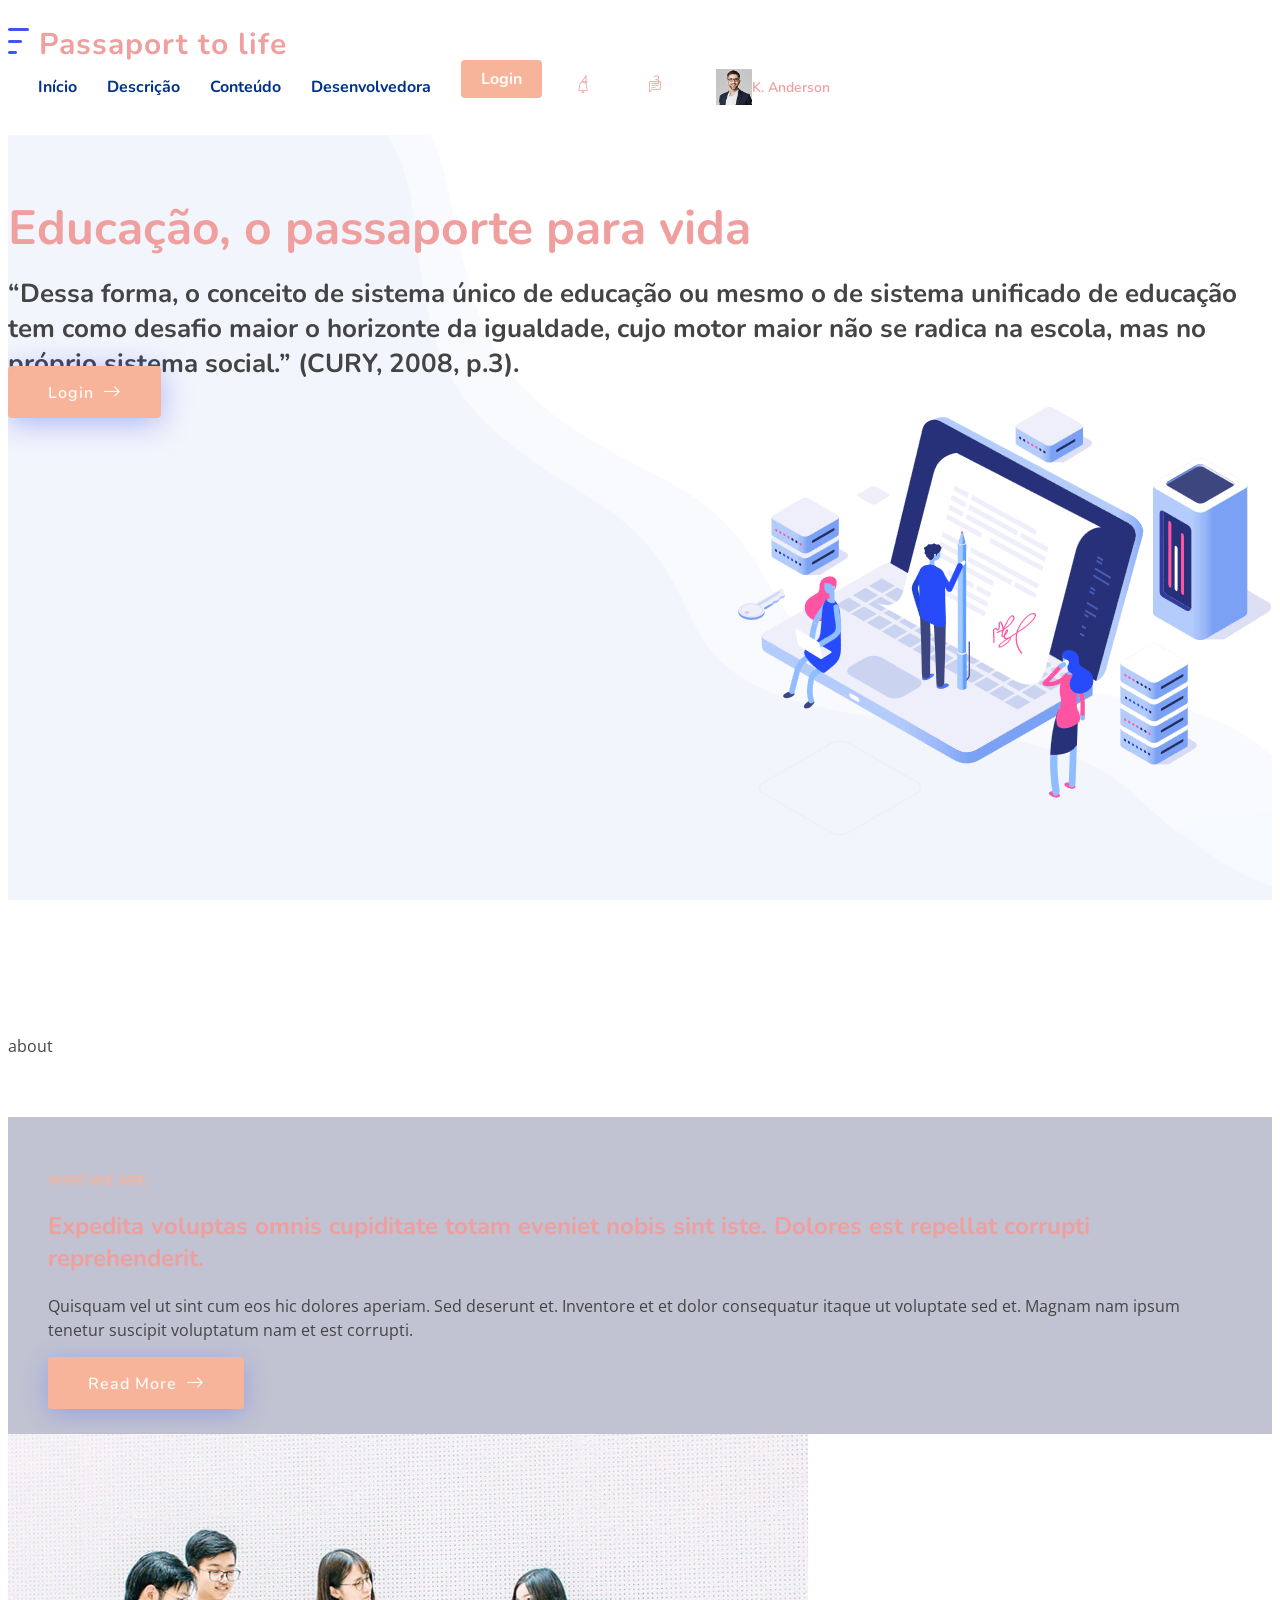
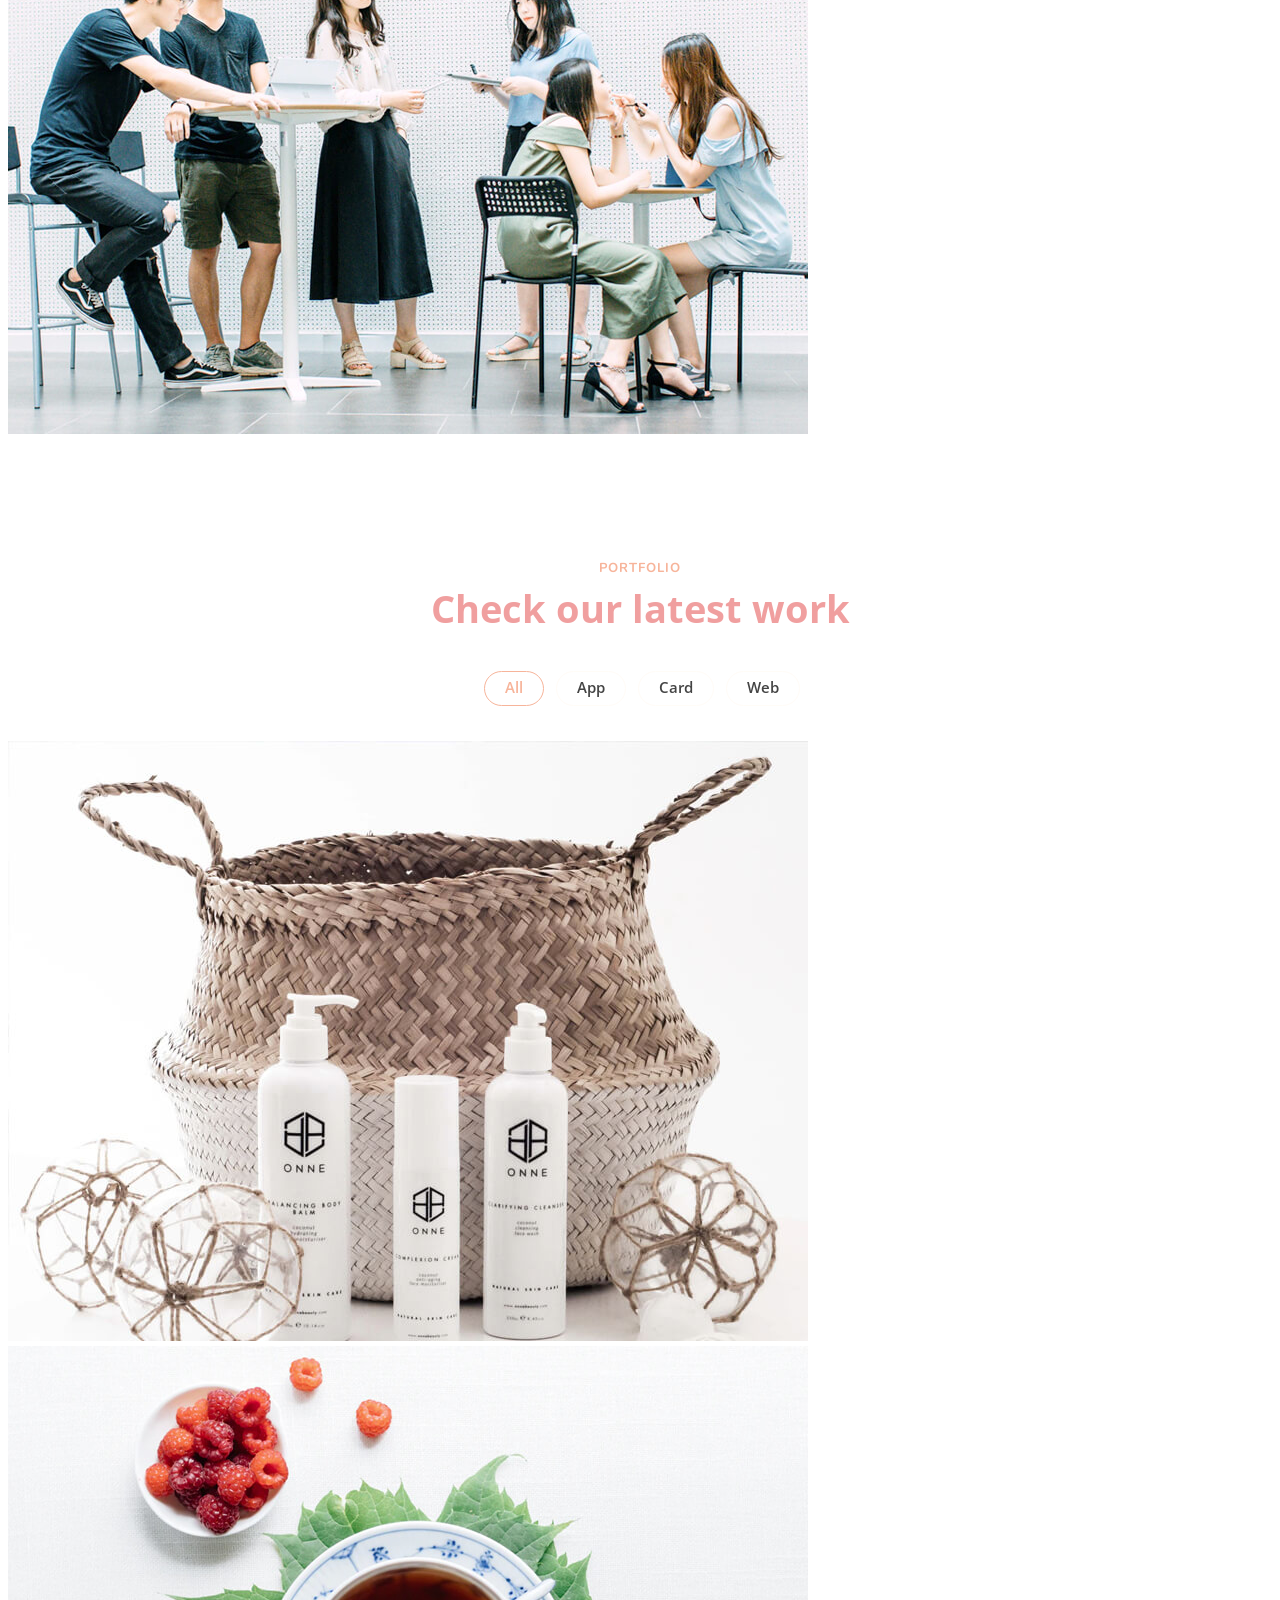
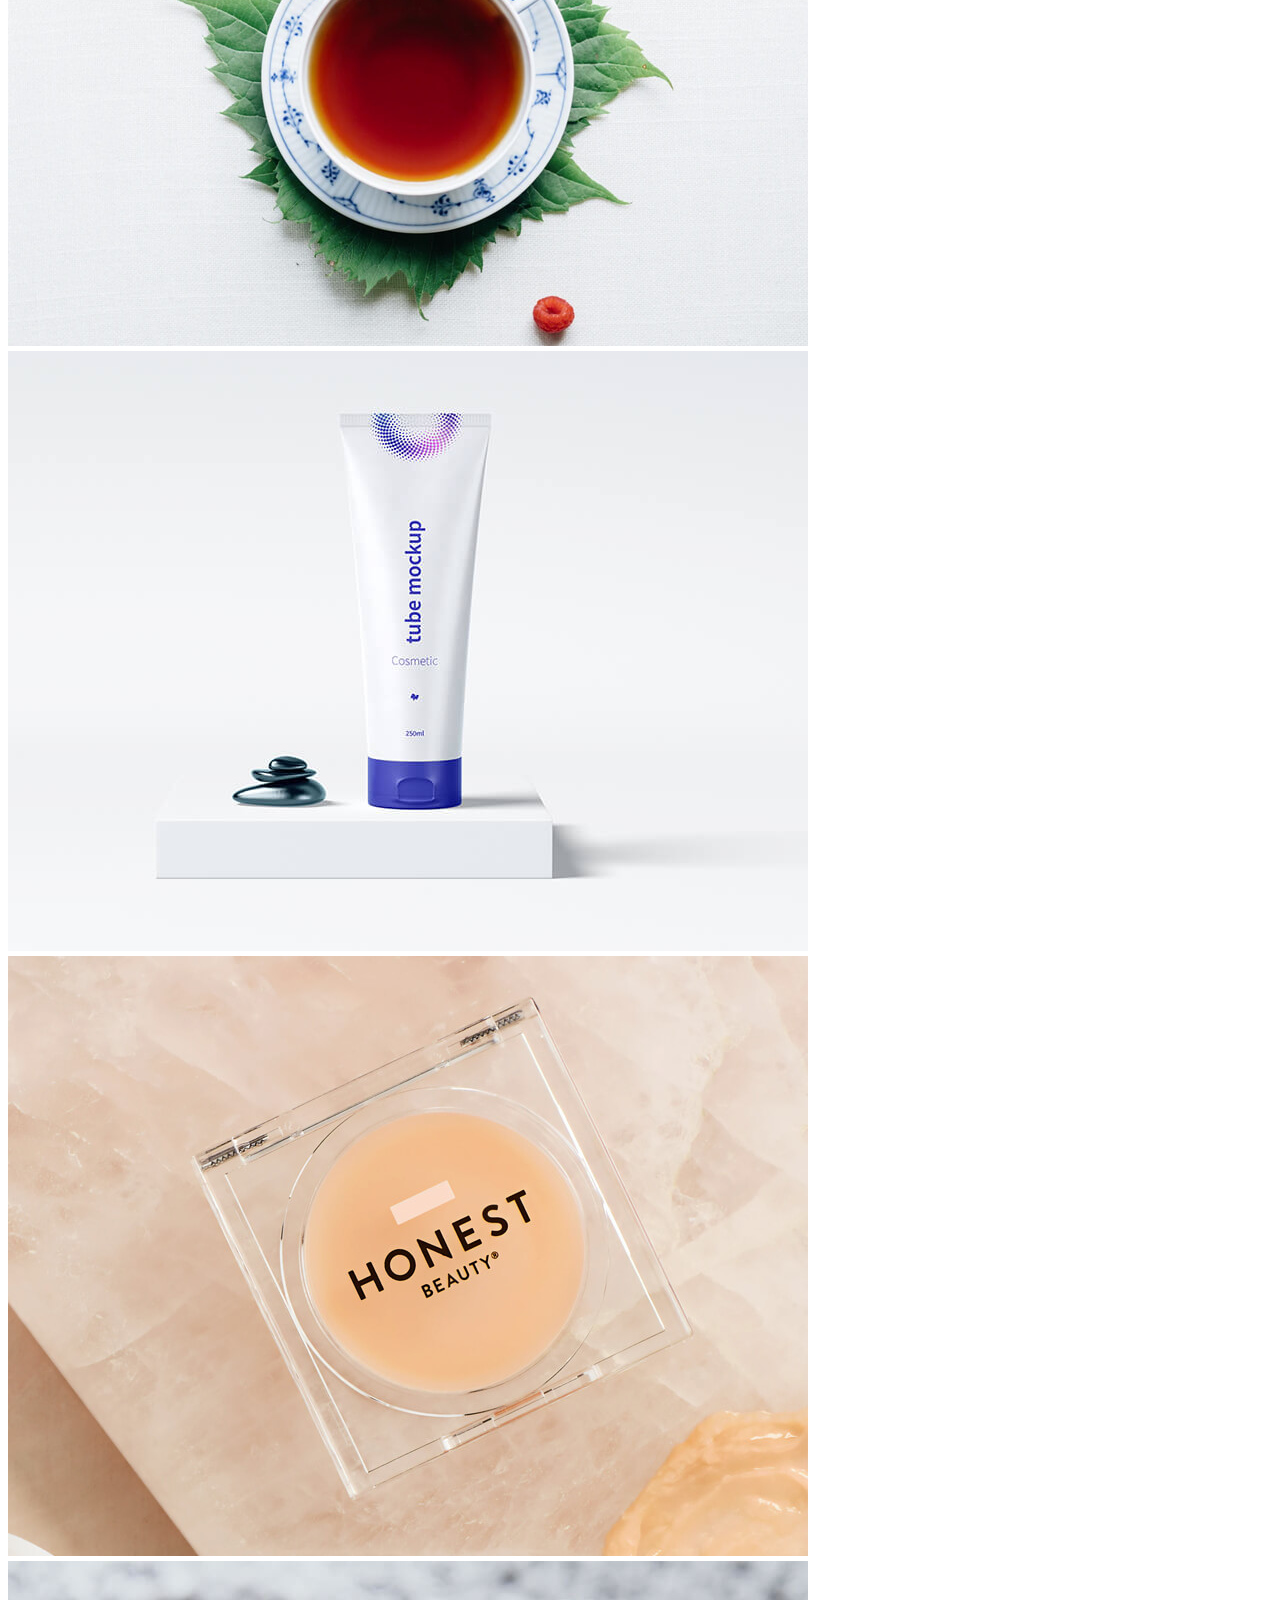
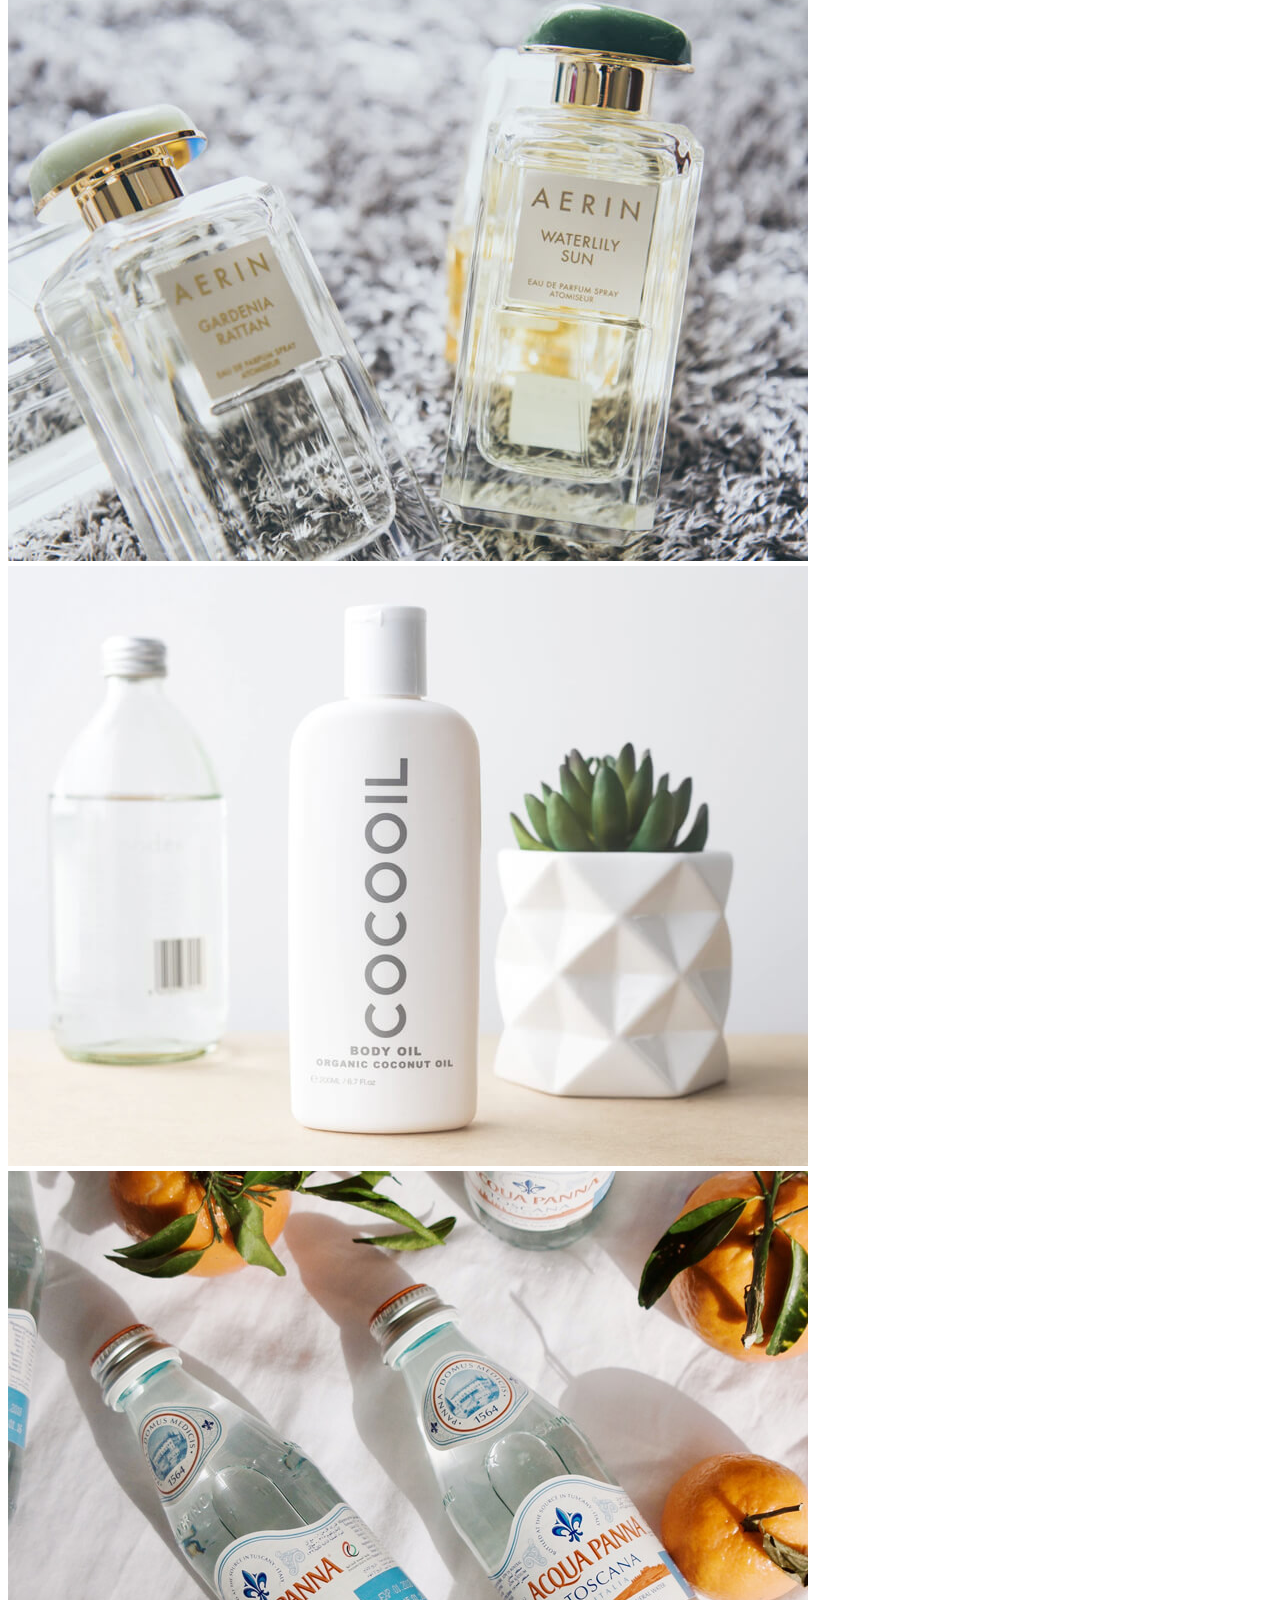
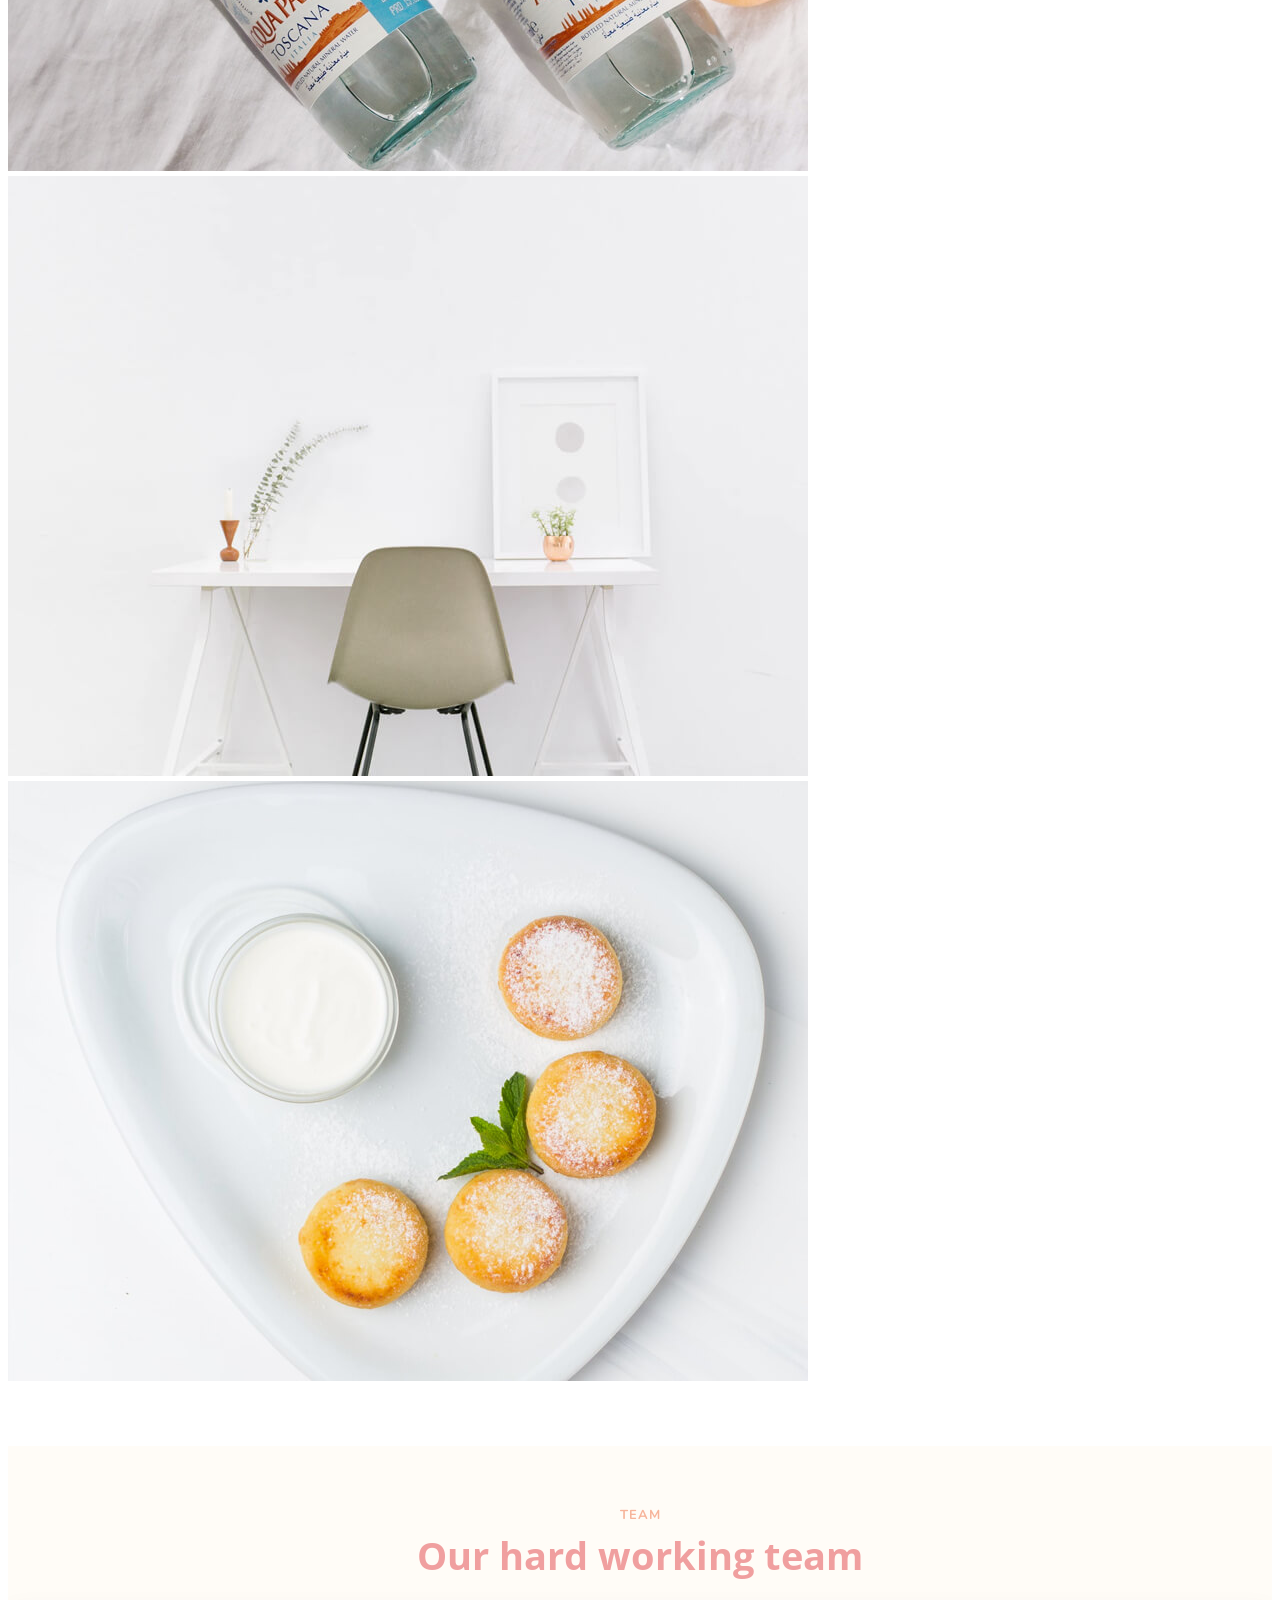
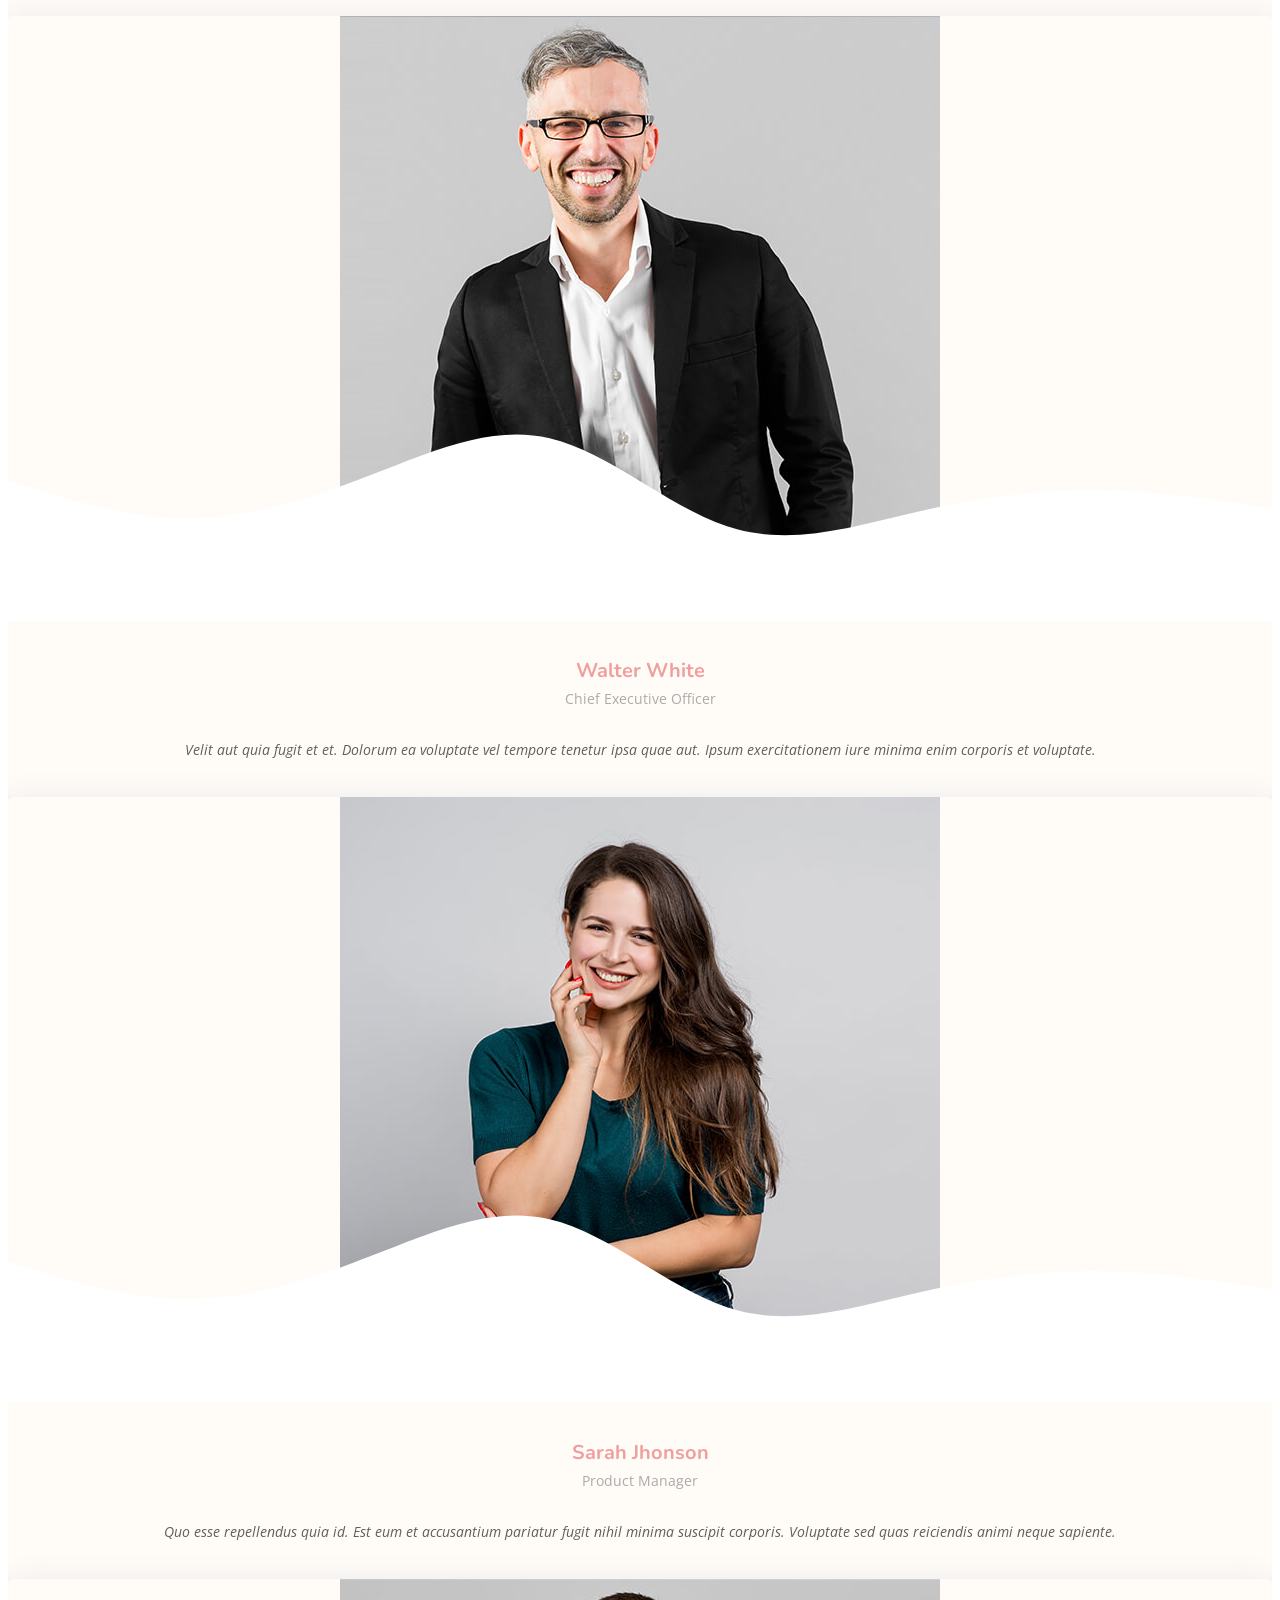
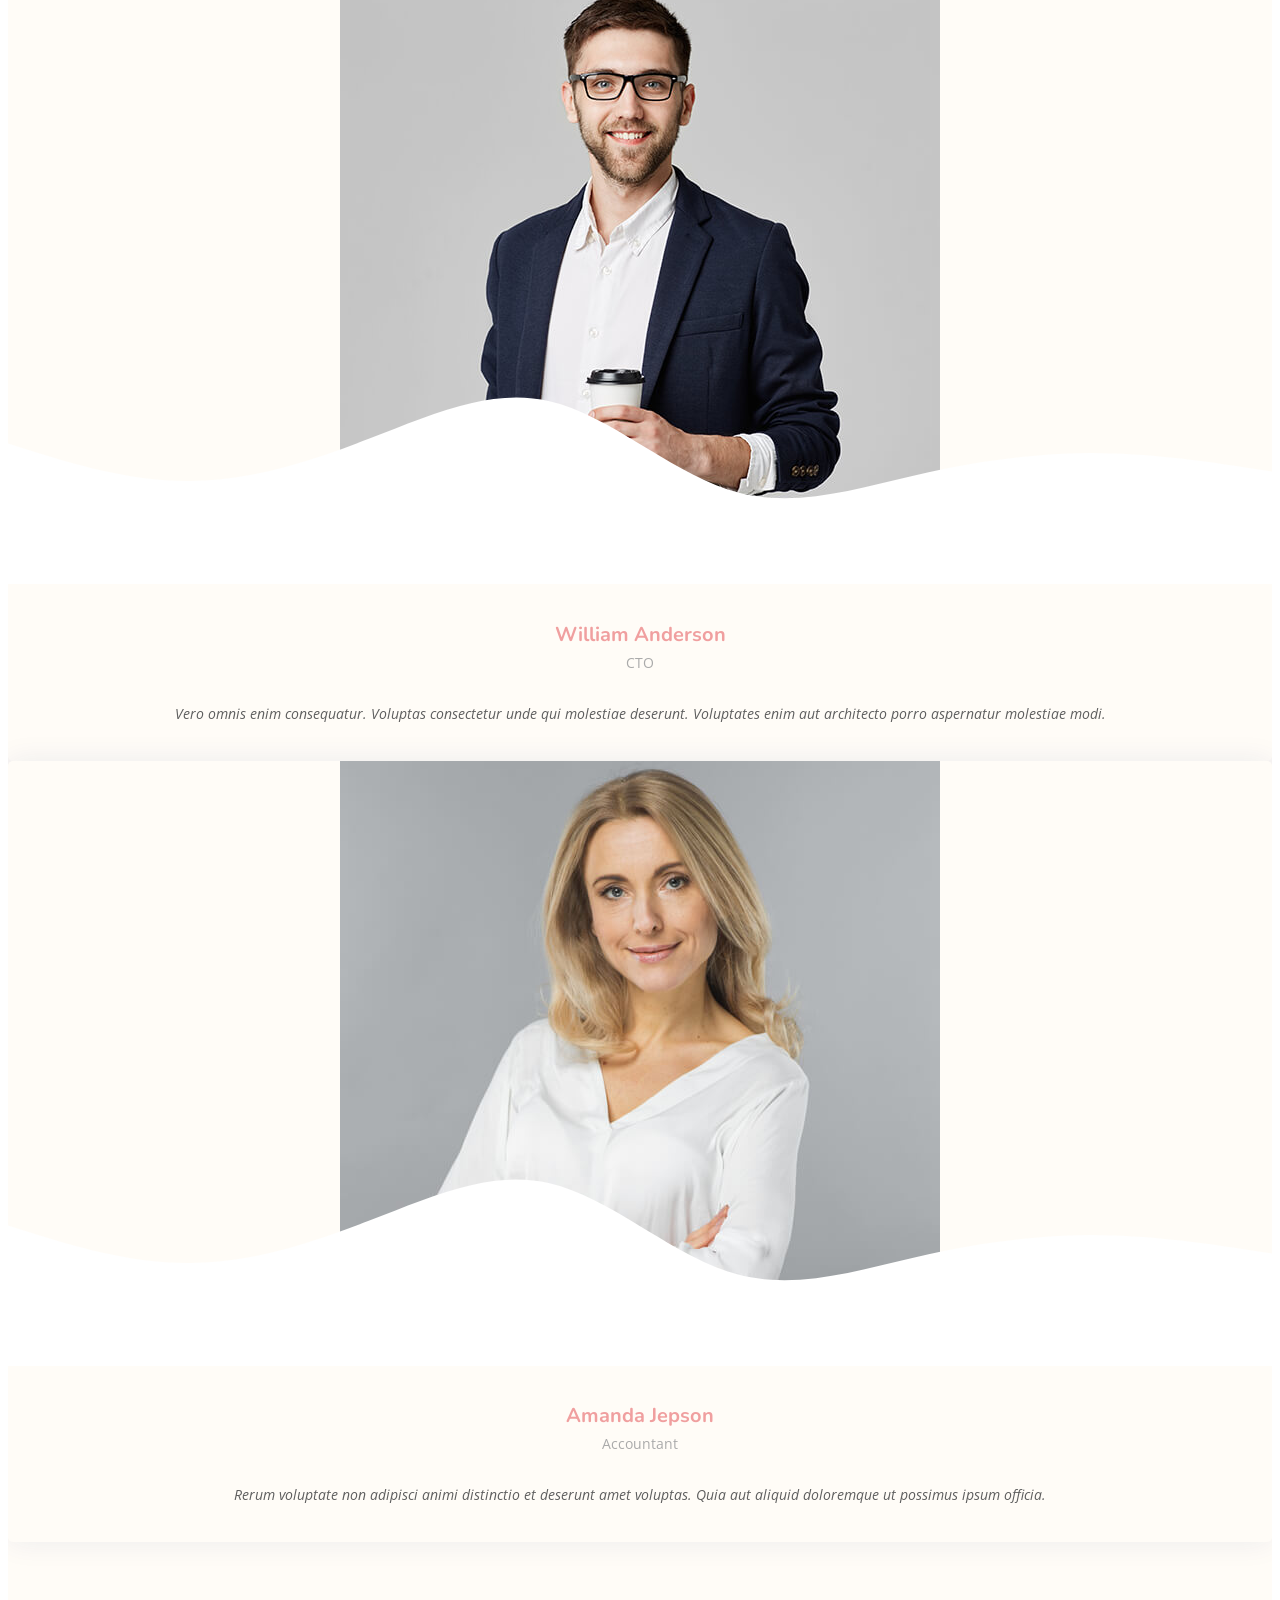
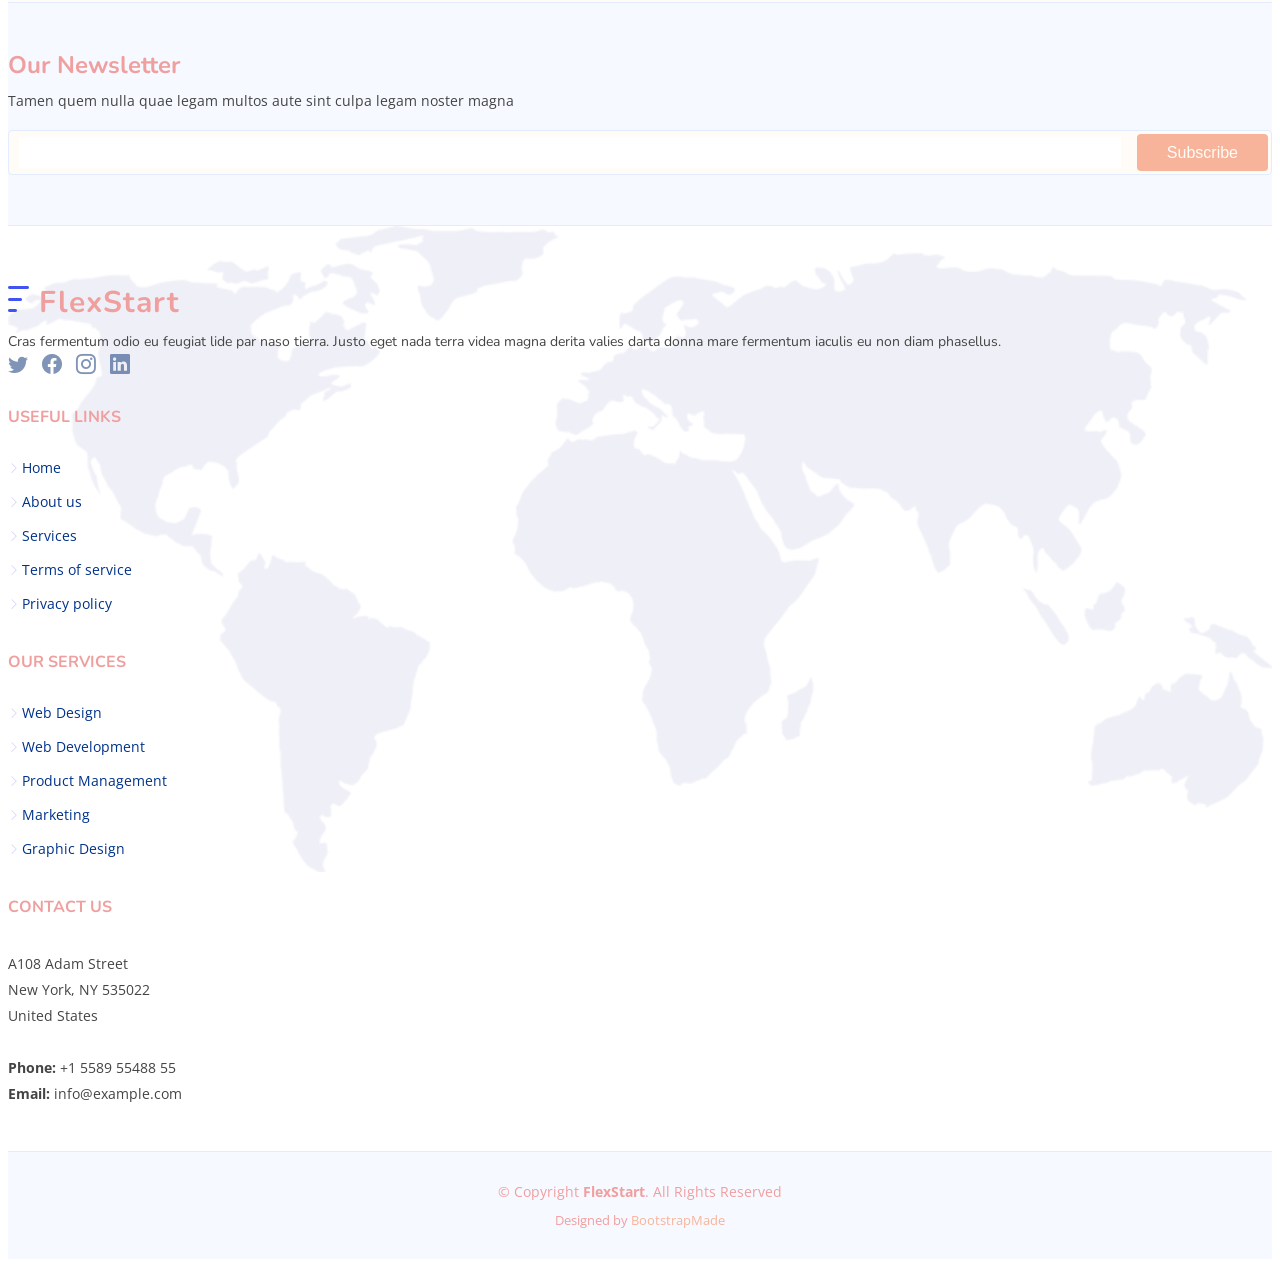
==== commit 844e600c: "novin" ====
--- a/index.html
+++ b/index.html
@@ -49,8 +49,8 @@
 
       <nav id="navbar" class="navbar">
         <ul>
-          <li><a class="nav-link scrollto active" href="#hero">Início</a></li>
-          <li><a class="nav-link scrollto active" < a href="descricao.html">Descrição</a></li>
+          <li><a class="nav-link scrollto" href="index.html">Início</a></li>
+          <li><a class="nav-link scrollto" < a href="descricao.html">Descrição</a></li>
           <li><a class="nav-link scrollto" href="conteudo.html">Conteúdo</a></li>
           <li><a class="nav-link scrollto" href="desenvolvedora.html">Desenvolvedora</a></li>
           <li><a class="getstarted scrollto" <a href="pages-login.html" 
@@ -201,7 +201,7 @@
 
           <li class="nav-item dropdown pe-3">
 
-            <a class="nav-link nav-profile d-flex align-items-center pe-0" href="#" data-bs-toggle="dropdown">
+            <a class="nav-link nav-profile d-flex align-items-center pe-0" href="perfil.html" data-bs-toggle="dropdown">
               <img src="assets/img/profile-img.jpg" alt="Profile" class="rounded-circle">
               <span class="d-none d-md-block dropdown-toggle ps-2">K. Anderson</span>
             </a><!-- End Profile Iamge Icon -->
@@ -213,7 +213,7 @@
             </li>
 
             <li>
-              <a class="dropdown-item d-flex align-items-center" href="users-profile.html">
+              <a class="dropdown-item d-flex align-items-center" href="perfil.html">
                 <i class="bi bi-person"></i>
                 <span>My Profile</span>
               </a>
@@ -223,7 +223,7 @@
             </li>
 
             <li>
-              <a class="dropdown-item d-flex align-items-center" href="users-profile.html">
+              <a class="dropdown-item d-flex align-items-center" href="perfil.html">
                 <i class="bi bi-gear"></i>
                 <span>Account Settings</span>
               </a>
@@ -233,7 +233,7 @@
             </li>
 
             <li>
-              <a class="dropdown-item d-flex align-items-center" href="pages-faq.html">
+              <a class="dropdown-item d-flex align-items-center" href="perfil.html">
                 <i class="bi bi-question-circle"></i>
                 <span>Need Help?</span>
               </a>
@@ -243,7 +243,7 @@
             </li>
 
             <li>
-              <a class="dropdown-item d-flex align-items-center" href="#">
+              <a class="dropdown-item d-flex align-items-center" href="perfil.html">
                 <i class="bi bi-box-arrow-right"></i>
                 <span>Sign Out</span>
               </a>
@@ -288,7 +288,8 @@
 
   </section><!-- End Hero -->
 
-  
+  about
+
   <main id="main">
     <!-- ======= About Section ======= -->
     <section id="about" class="about">
--- a/assets/css/style.css
+++ b/assets/css/style.css
@@ -18,7 +18,7 @@
 }
 
 a {
-  color: #4154f1;
+  color: #f7b49a;
   text-decoration: none;
 }
 
@@ -54,7 +54,7 @@
   letter-spacing: 1px;
   font-weight: 700;
   margin: 0;
-  color: #4154f1;
+  color: #f7b49a;
   text-transform: uppercase;
 }
 
@@ -64,7 +64,7 @@
   font-size: 38px;
   line-height: 42px;
   font-weight: 700;
-  color: #012970;
+  color: #f09f9f;
 }
 
 @media (max-width: 768px) {
@@ -79,10 +79,10 @@
 --------------------------------------------------------------*/
 .breadcrumbs {
   padding: 15px 0;
-  background: #012970;
+  background: #f09f9f;
   min-height: 40px;
   margin-top: 82px;
-  color: #fff;
+  color: #fffcf7;
 }
 
 @media (max-width: 992px) {
@@ -106,7 +106,7 @@
 }
 
 .breadcrumbs ol a {
-  color: #fff;
+  color: #fffcf7;
   transition: 0.3s;
 }
 
@@ -135,7 +135,7 @@
   right: 15px;
   bottom: 15px;
   z-index: 99999;
-  background: #4154f1;
+  background: #f7b49a;
   width: 40px;
   height: 40px;
   border-radius: 4px;
@@ -144,13 +144,13 @@
 
 .back-to-top i {
   font-size: 24px;
-  color: #fff;
+  color: #fffcf7;
   line-height: 0;
 }
 
 .back-to-top:hover {
   background: #6776f4;
-  color: #fff;
+  color: #fffcf7;
 }
 
 .back-to-top.active {
@@ -177,7 +177,7 @@
 }
 
 .header.header-scrolled {
-  background: #fff;
+  background: #fffcf7;
   padding: 15px 0;
   box-shadow: 0px 2px 20px rgba(1, 41, 112, 0.1);
 }
@@ -195,7 +195,7 @@
   font-size: 30px;
   font-weight: 700;
   letter-spacing: 1px;
-  color: #012970;
+  color: #f09f9f;
   font-family: "Nunito", sans-serif;
   margin-top: 3px;
 }
@@ -247,21 +247,21 @@
 .navbar .active,
 .navbar .active:focus,
 .navbar li:hover>a {
-  color: #4154f1;
+  color: #f7b49a;
 }
 
 .navbar .getstarted,
 .navbar .getstarted:focus {
-  background: #4154f1;
+  background: #f7b49a;
   padding: 8px 20px;
   margin-left: 30px;
   border-radius: 4px;
-  color: #fff;
+  color: #fffcf7;
 }
 
 .navbar .getstarted:hover,
 .navbar .getstarted:focus:hover {
-  color: #fff;
+  color: #fffcf7;
   background: #5969f3;
 }
 
@@ -275,7 +275,7 @@
   z-index: 99;
   opacity: 0;
   visibility: hidden;
-  background: #fff;
+  background: #fffcf7;
   box-shadow: 0px 0px 30px rgba(127, 137, 161, 0.25);
   transition: 0.3s;
   border-radius: 4px;
@@ -299,7 +299,7 @@
 .navbar .dropdown ul a:hover,
 .navbar .dropdown ul .active:hover,
 .navbar .dropdown ul li:hover>a {
-  color: #4154f1;
+  color: #f09f9f;
 }
 
 .navbar .dropdown:hover>ul {
@@ -335,7 +335,7 @@
 * Mobile Navigation 
 */
 .mobile-nav-toggle {
-  color: #012970;
+  color: #f09f9f;
   font-size: 28px;
   cursor: pointer;
   display: none;
@@ -344,7 +344,7 @@
 }
 
 .mobile-nav-toggle.bi-x {
-  color: #fff;
+  color: #fffcf7;
 }
 
 @media (max-width: 991px) {
@@ -383,7 +383,7 @@
   left: 15px;
   padding: 10px 0;
   border-radius: 10px;
-  background-color: #fff;
+  background-color: #fffcf7;
   overflow-y: auto;
   transition: 0.3s;
 }
@@ -392,13 +392,13 @@
 .navbar-mobile a:focus {
   padding: 10px 20px;
   font-size: 15px;
-  color: #012970;
+  color: #f09f9f;
 }
 
 .navbar-mobile a:hover,
 .navbar-mobile .active,
 .navbar-mobile li:hover>a {
-  color: #4154f1;
+  color: #f09f9f;
 }
 
 .navbar-mobile .getstarted,
@@ -414,7 +414,7 @@
   z-index: 99;
   opacity: 1;
   visibility: visible;
-  background: #fff;
+  background: #fffcf7;
   box-shadow: 0px 0px 30px rgba(127, 137, 161, 0.25);
 }
 
@@ -433,7 +433,7 @@
 .navbar-mobile .dropdown ul a:hover,
 .navbar-mobile .dropdown ul .active:hover,
 .navbar-mobile .dropdown ul li:hover>a {
-  color: #4154f1;
+  color: #f09f9f;
 }
 
 .navbar-mobile .dropdown>.dropdown-active {
@@ -454,7 +454,7 @@
   margin: 0;
   font-size: 48px;
   font-weight: 700;
-  color: #012970;
+  color: #f09f9f;
 }
 
 .hero h2 {
@@ -469,8 +469,8 @@
   padding: 15px 40px;
   border-radius: 4px;
   transition: 0.5s;
-  color: #fff;
-  background: #4154f1;
+  color: #fffcf7;
+  background: #f7b49a;
   box-shadow: 0px 5px 30px rgba(65, 84, 241, 0.4);
 }
 
@@ -542,21 +542,21 @@
 # About
 --------------------------------------------------------------*/
 .about .content {
-  background-color: #f6f9ff;
+  background-color: #c1c3d2;
   padding: 40px;
 }
 
 .about h3 {
   font-size: 14px;
   font-weight: 700;
-  color: #4154f1;
+  color: #f7b49a;
   text-transform: uppercase;
 }
 
 .about h2 {
   font-size: 24px;
   font-weight: 700;
-  color: #012970;
+  color: #f09f9f;
 }
 
 .about p {
@@ -569,8 +569,8 @@
   padding: 15px 40px;
   border-radius: 4px;
   transition: 0.5s;
-  color: #fff;
-  background: #4154f1;
+  color: #fffcf7;
+  background: #f7b49a;
   box-shadow: 0px 5px 25px rgba(65, 84, 241, 0.3);
 }
 
@@ -610,7 +610,7 @@
 
 .values .box h3 {
   font-size: 24px;
-  color: #012970;
+  color: #f09f9f;
   font-weight: 700;
   margin-bottom: 18px;
 }
@@ -635,7 +635,7 @@
   align-items: center;
   padding: 30px;
   width: 100%;
-  background: #fff;
+  background: #fffcf7;
   box-shadow: 0px 0 30px rgba(1, 41, 112, 0.08);
 }
 
@@ -643,7 +643,7 @@
   font-size: 42px;
   line-height: 0;
   margin-right: 20px;
-  color: #4154f1;
+  color: #f7b49a;
 }
 
 .counts .count-box span {
@@ -672,7 +672,7 @@
 
 .features .feature-box h3 {
   font-size: 18px;
-  color: #012970;
+  color: #f09f9f;
   font-weight: 700;
   margin: 0;
 }
@@ -688,8 +688,8 @@
 }
 
 .features .feature-box:hover i {
-  background: #4154f1;
-  color: #fff;
+  background: #f7b49a;
+  color: #fffcf7;
 }
 
 .features .feture-tabs {
@@ -697,7 +697,7 @@
 }
 
 .features .feture-tabs h3 {
-  color: #012970;
+  color: #f09f9f;
   font-weight: 700;
   font-size: 32px;
   margin-bottom: 10px;
@@ -718,7 +718,7 @@
   text-transform: uppercase;
   font-size: 15px;
   font-weight: 600;
-  color: #012970;
+  color: #f09f9f;
   padding: 12px 0;
   margin-right: 25px;
   margin-bottom: -2px;
@@ -726,22 +726,22 @@
 }
 
 .features .feture-tabs .nav-link.active {
-  color: #4154f1;
-  border-bottom: 3px solid #4154f1;
+  color: #f7b49a;
+  border-bottom: 3px solid #f7b49a;
 }
 
 .features .feture-tabs .tab-content h4 {
   font-size: 18px;
   margin: 0;
   font-weight: 700;
-  color: #012970;
+  color: #f09f9f;
 }
 
 .features .feture-tabs .tab-content i {
   font-size: 24px;
   line-height: 0;
   margin-right: 8px;
-  color: #4154f1;
+  color: #f7b49a;
 }
 
 .features .feature-icons {
@@ -749,7 +749,7 @@
 }
 
 .features .feature-icons h3 {
-  color: #012970;
+  color: #f09f9f;
   font-weight: 700;
   font-size: 32px;
   margin-bottom: 20px;
@@ -770,7 +770,7 @@
   font-size: 20px;
   font-weight: 700;
   margin: 0 0 10px 0;
-  color: #012970;
+  color: #f09f9f;
 }
 
 .features .feature-icons .content .icon-box i {
@@ -933,11 +933,11 @@
 .services .service-box:hover h3,
 .services .service-box:hover p,
 .services .service-box:hover .read-more {
-  color: #fff;
+  color: #fffcf7;
 }
 
 .services .service-box:hover .icon {
-  background: #fff;
+  background: #fffcf7;
 }
 
 /*--------------------------------------------------------------
@@ -945,7 +945,7 @@
 --------------------------------------------------------------*/
 .pricing .box {
   padding: 40px 20px;
-  background: #fff;
+  background: #fffcf7;
   text-align: center;
   box-shadow: 0px 0 30px rgba(1, 41, 112, 0.08);
   border-radius: 4px;
@@ -1011,19 +1011,19 @@
   display: inline-block;
   padding: 8px 40px 10px 40px;
   border-radius: 50px;
-  color: #4154f1;
+  color: #f7b49a;
   transition: none;
   font-size: 16px;
   font-weight: 400;
   font-family: "Nunito", sans-serif;
   font-weight: 600;
   transition: 0.3s;
-  border: 1px solid #4154f1;
+  border: 1px solid #f7b49a;
 }
 
 .pricing .btn-buy:hover {
-  background: #4154f1;
-  color: #fff;
+  background: #f7b49a;
+  color: #fffcf7;
 }
 
 .pricing .featured {
@@ -1035,8 +1035,8 @@
   z-index: 1;
   font-size: 14px;
   padding: 1px 0 3px 0;
-  background: #4154f1;
-  color: #fff;
+  background: #f7b49a;
+  color: #fffcf7;
 }
 
 /*--------------------------------------------------------------
@@ -1061,7 +1061,7 @@
 
 .faq .accordion-button:not(.collapsed) {
   background: none;
-  color: #4154f1;
+  color: #f7b49a;
   border-bottom: 0;
 }
 
@@ -1094,13 +1094,13 @@
   margin: 0 4px 8px 4px;
   transition: 0.3s;
   border-radius: 50px;
-  border: 1px solid #fff;
+  border: 1px solid #fffcf7;
 }
 
 .portfolio #portfolio-flters li:hover,
 .portfolio #portfolio-flters li.filter-active {
-  color: #4154f1;
-  border-color: #4154f1;
+  color: #f7b49a;
+  border-color: #f7b49a;
 }
 
 .portfolio #portfolio-flters li:last-child {
@@ -1178,12 +1178,12 @@
 
 .portfolio .portfolio-wrap .portfolio-info h4 {
   font-size: 20px;
-  color: #012970;
+  color: #f09f9f;
   font-weight: 700;
 }
 
 .portfolio .portfolio-wrap .portfolio-info p {
-  color: #012970;
+  color: #f09f9f;
   font-weight: 600;
   font-size: 14px;
   text-transform: uppercase;
@@ -1197,8 +1197,8 @@
 }
 
 .portfolio .portfolio-wrap .portfolio-links a {
-  color: #fff;
-  background: #4154f1;
+  color: #fffcf7;
+  background: #f7b49a;
   margin: 10px 2px;
   width: 36px;
   height: 36px;
@@ -1263,13 +1263,13 @@
 .portfolio-details .portfolio-details-slider .swiper-pagination .swiper-pagination-bullet {
   width: 12px;
   height: 12px;
-  background-color: #fff;
+  background-color: #fffcf7;
   opacity: 1;
-  border: 1px solid #4154f1;
+  border: 1px solid #f7b49a;
 }
 
 .portfolio-details .portfolio-details-slider .swiper-pagination .swiper-pagination-bullet-active {
-  background-color: #4154f1;
+  background-color: #f7b49a;
 }
 
 .portfolio-details .portfolio-info {
@@ -1317,7 +1317,7 @@
   padding: 30px;
   margin: 40px 30px;
   box-shadow: 0px 0 20px rgba(1, 41, 112, 0.1);
-  background: #fff;
+  background: #fffcf7;
   min-height: 320px;
   display: flex;
   flex-direction: column;
@@ -1337,7 +1337,7 @@
 .testimonials .testimonial-item .testimonial-img {
   width: 90px;
   border-radius: 50%;
-  border: 4px solid #fff;
+  border: 4px solid #fffcf7;
   margin: 0 auto;
 }
 
@@ -1367,13 +1367,13 @@
 .testimonials .swiper-pagination .swiper-pagination-bullet {
   width: 12px;
   height: 12px;
-  background-color: #fff;
+  background-color: #fffcf7;
   opacity: 1;
-  border: 1px solid #4154f1;
+  border: 1px solid #f7b49a;
 }
 
 .testimonials .swiper-pagination .swiper-pagination-bullet-active {
-  background-color: #4154f1;
+  background-color: #f7b49a;
 }
 
 .testimonials .swiper-slide {
@@ -1401,7 +1401,7 @@
 # Team
 --------------------------------------------------------------*/
 .team {
-  background: #fff;
+  background: #fffcf7;
   padding: 60px 0;
 }
 
@@ -1409,7 +1409,7 @@
   overflow: hidden;
   text-align: center;
   border-radius: 5px;
-  background: #fff;
+  background: #fffcf7;
   box-shadow: 0px 0 30px rgba(1, 41, 112, 0.08);
   transition: 0.3s;
 }
@@ -1467,7 +1467,7 @@
   font-weight: 700;
   margin-bottom: 5px;
   font-size: 20px;
-  color: #012970;
+  color: #f09f9f;
 }
 
 .team .member .member-info span {
@@ -1515,13 +1515,13 @@
 .clients .clients-slider .swiper-pagination .swiper-pagination-bullet {
   width: 12px;
   height: 12px;
-  background-color: #fff;
+  background-color: #fffcf7;
   opacity: 1;
-  border: 1px solid #4154f1;
+  border: 1px solid #f7b49a;
 }
 
 .clients .clients-slider .swiper-pagination .swiper-pagination-bullet-active {
-  background-color: #4154f1;
+  background-color: #f7b49a;
 }
 
 /*--------------------------------------------------------------
@@ -1559,7 +1559,7 @@
 
 .recent-blog-posts .post-box .post-title {
   font-size: 24px;
-  color: #012970;
+  color: #f09f9f;
   font-weight: 700;
   margin-bottom: 18px;
   position: relative;
@@ -1581,7 +1581,7 @@
 }
 
 .recent-blog-posts .post-box:hover .post-title {
-  color: #4154f1;
+  color: #f7b49a;
 }
 
 .recent-blog-posts .post-box:hover .post-img img {
@@ -1600,12 +1600,12 @@
 .contact .info-box i {
   font-size: 38px;
   line-height: 0;
-  color: #4154f1;
+  color: #f7b49a;
 }
 
 .contact .info-box h3 {
   font-size: 20px;
-  color: #012970;
+  color: #f09f9f;
   font-weight: 700;
   margin: 20px 0 10px 0;
 }
@@ -1625,7 +1625,7 @@
 
 .contact .php-email-form .error-message {
   display: none;
-  color: #fff;
+  color: #fffcf7;
   background: #ed3c0d;
   text-align: left;
   padding: 15px;
@@ -1635,7 +1635,7 @@
 
 .contact .php-email-form .sent-message {
   display: none;
-  color: #fff;
+  color: #fffcf7;
   background: #18d26e;
   text-align: center;
   padding: 15px;
@@ -1645,7 +1645,7 @@
 
 .contact .php-email-form .loading {
   display: none;
-  background: #fff;
+  background: #fffcf7;
   text-align: center;
   padding: 15px;
   margin-bottom: 24px;
@@ -1674,7 +1674,7 @@
 
 .contact .php-email-form input:focus,
 .contact .php-email-form textarea:focus {
-  border-color: #4154f1;
+  border-color: #f7b49a;
 }
 
 .contact .php-email-form input {
@@ -1686,10 +1686,10 @@
 }
 
 .contact .php-email-form button[type=submit] {
-  background: #4154f1;
+  background: #f7b49a;
   border: 0;
   padding: 10px 30px;
-  color: #fff;
+  color: #fffcf7;
   transition: 0.4s;
   border-radius: 4px;
 }
@@ -1745,12 +1745,12 @@
 }
 
 .blog .entry .entry-title a {
-  color: #012970;
+  color: #f09f9f;
   transition: 0.3s;
 }
 
 .blog .entry .entry-title a:hover {
-  color: #4154f1;
+  color: #f7b49a;
 }
 
 .blog .entry .entry-meta {
@@ -1795,8 +1795,8 @@
 
 .blog .entry .entry-content .read-more a {
   display: inline-block;
-  background: #4154f1;
-  color: #fff;
+  background: #f7b49a;
+  color: #fffcf7;
   padding: 6px 20px;
   transition: 0.3s;
   font-size: 14px;
@@ -1838,7 +1838,7 @@
   top: 0;
   bottom: 0;
   width: 3px;
-  background-color: #012970;
+  background-color: #f09f9f;
   margin-top: 20px;
   margin-bottom: 20px;
 }
@@ -1859,7 +1859,7 @@
 }
 
 .blog .entry .entry-footer a:hover {
-  color: #4154f1;
+  color: #f7b49a;
 }
 
 .blog .entry .entry-footer .cats {
@@ -1918,7 +1918,7 @@
   font-size: 22px;
   margin-bottom: 0px;
   padding: 0;
-  color: #012970;
+  color: #f09f9f;
 }
 
 .blog .blog-author .social-links {
@@ -1968,12 +1968,12 @@
 }
 
 .blog .blog-comments .comment h5 a:hover {
-  color: #4154f1;
+  color: #f7b49a;
 }
 
 .blog .blog-comments .comment h5 .reply {
   padding-left: 10px;
-  color: #012970;
+  color: #f09f9f;
 }
 
 .blog .blog-comments .comment h5 .reply i {
@@ -2036,7 +2036,7 @@
   border-radius: 4px;
   padding: 10px 20px;
   border: 0;
-  background-color: #012970;
+  background-color: #f09f9f;
 }
 
 .blog .blog-comments .reply-form .btn-primary:hover {
@@ -2060,7 +2060,7 @@
 }
 
 .blog .blog-pagination li a {
-  color: #012970;
+  color: #f09f9f;
   padding: 7px 16px;
   display: flex;
   align-items: center;
@@ -2069,12 +2069,12 @@
 
 .blog .blog-pagination li.active,
 .blog .blog-pagination li:hover {
-  background: #4154f1;
+  background: #f7b49a;
 }
 
 .blog .blog-pagination li.active a,
 .blog .blog-pagination li:hover a {
-  color: #fff;
+  color: #fffcf7;
 }
 
 .blog .sidebar {
@@ -2088,7 +2088,7 @@
   font-weight: 700;
   padding: 0 0 0 0;
   margin: 0 0 15px 0;
-  color: #012970;
+  color: #f09f9f;
   position: relative;
 }
 
@@ -2097,7 +2097,7 @@
 }
 
 .blog .sidebar .search-form form {
-  background: #fff;
+  background: #fffcf7;
   border: 1px solid #ddd;
   padding: 3px 10px;
   position: relative;
@@ -2120,8 +2120,8 @@
   font-size: 16px;
   padding: 0 15px;
   margin: -1px;
-  background: #4154f1;
-  color: #fff;
+  background: #f7b49a;
+  color: #fffcf7;
   transition: 0.3s;
   border-radius: 0 4px 4px 0;
   line-height: 0;
@@ -2145,12 +2145,12 @@
 }
 
 .blog .sidebar .categories ul a {
-  color: #012970;
+  color: #f09f9f;
   transition: 0.3s;
 }
 
 .blog .sidebar .categories ul a:hover {
-  color: #4154f1;
+  color: #f7b49a;
 }
 
 .blog .sidebar .categories ul a span {
@@ -2175,12 +2175,12 @@
 }
 
 .blog .sidebar .recent-posts h4 a {
-  color: #012970;
+  color: #f09f9f;
   transition: 0.3s;
 }
 
 .blog .sidebar .recent-posts h4 a:hover {
-  color: #4154f1;
+  color: #f7b49a;
 }
 
 .blog .sidebar .recent-posts time {
@@ -2215,9 +2215,9 @@
 }
 
 .blog .sidebar .tags ul a:hover {
-  color: #fff;
-  border: 1px solid #4154f1;
-  background: #4154f1;
+  color: #fffcf7;
+  border: 1px solid #f7b49a;
+  background: #f7b49a;
 }
 
 .blog .sidebar .tags ul a span {
@@ -2247,12 +2247,12 @@
   padding: 0;
   line-height: 1;
   font-weight: 700;
-  color: #012970;
+  color: #f09f9f;
 }
 
 .footer .footer-newsletter form {
   margin-top: 20px;
-  background: #fff;
+  background: #fffcf7;
   padding: 6px 10px;
   position: relative;
   border-radius: 4px;
@@ -2275,8 +2275,8 @@
   font-size: 16px;
   padding: 0 30px;
   margin: 3px;
-  background: #4154f1;
-  color: #fff;
+  background: #f7b49a;
+  color: #fffcf7;
   transition: 0.3s;
   border-radius: 4px;
 }
@@ -2317,7 +2317,7 @@
   font-size: 30px;
   font-weight: 700;
   letter-spacing: 1px;
-  color: #012970;
+  color: #f09f9f;
   font-family: "Nunito", sans-serif;
   margin-top: 3px;
 }
@@ -2339,13 +2339,13 @@
 }
 
 .footer .footer-top .social-links a:hover {
-  color: #012970;
+  color: #f09f9f;
 }
 
 .footer .footer-top h4 {
   font-size: 16px;
   font-weight: bold;
-  color: #012970;
+  color: #f09f9f;
   text-transform: uppercase;
   position: relative;
   padding-bottom: 12px;
@@ -2386,7 +2386,7 @@
 }
 
 .footer .footer-top .footer-links ul a:hover {
-  color: #4154f1;
+  color: #f7b49a;
 }
 
 .footer .footer-top .footer-contact p {
@@ -2396,14 +2396,14 @@
 .footer .copyright {
   text-align: center;
   padding-top: 30px;
-  color: #012970;
+  color: #f09f9f;
 }
 
 .footer .credits {
   padding-top: 10px;
   text-align: center;
   font-size: 13px;
-  color: #012970;
+  color: #f09f9f;
 }
 
 .header-nav ul {
@@ -2417,13 +2417,13 @@
 
 .header-nav .nav-icon {
   font-size: 22px;
-  color: #012970;
+  color: #f09f9f;
   margin-right: 25px;
   position: relative;
 }
 
 .header-nav .nav-profile {
-  color: #012970;
+  color: #f09f9f;
 }
 
 .header-nav .nav-profile img {
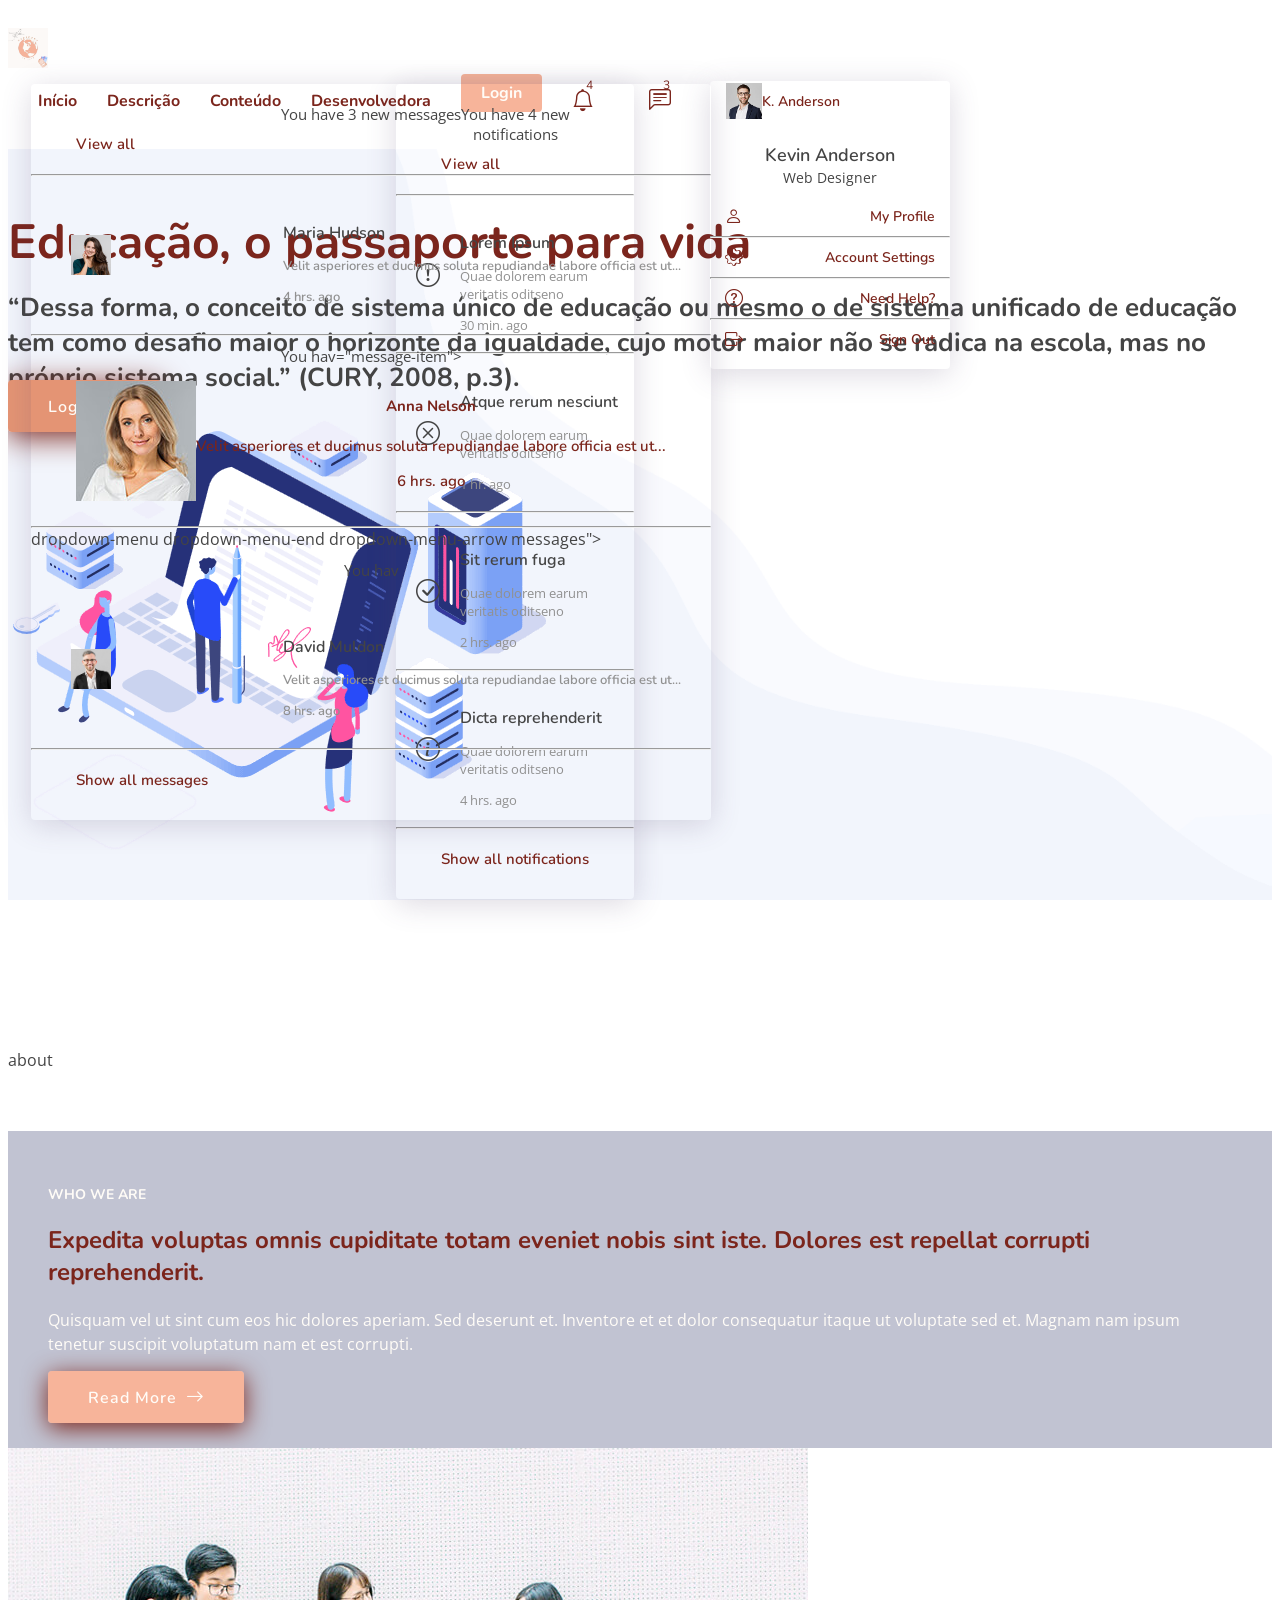
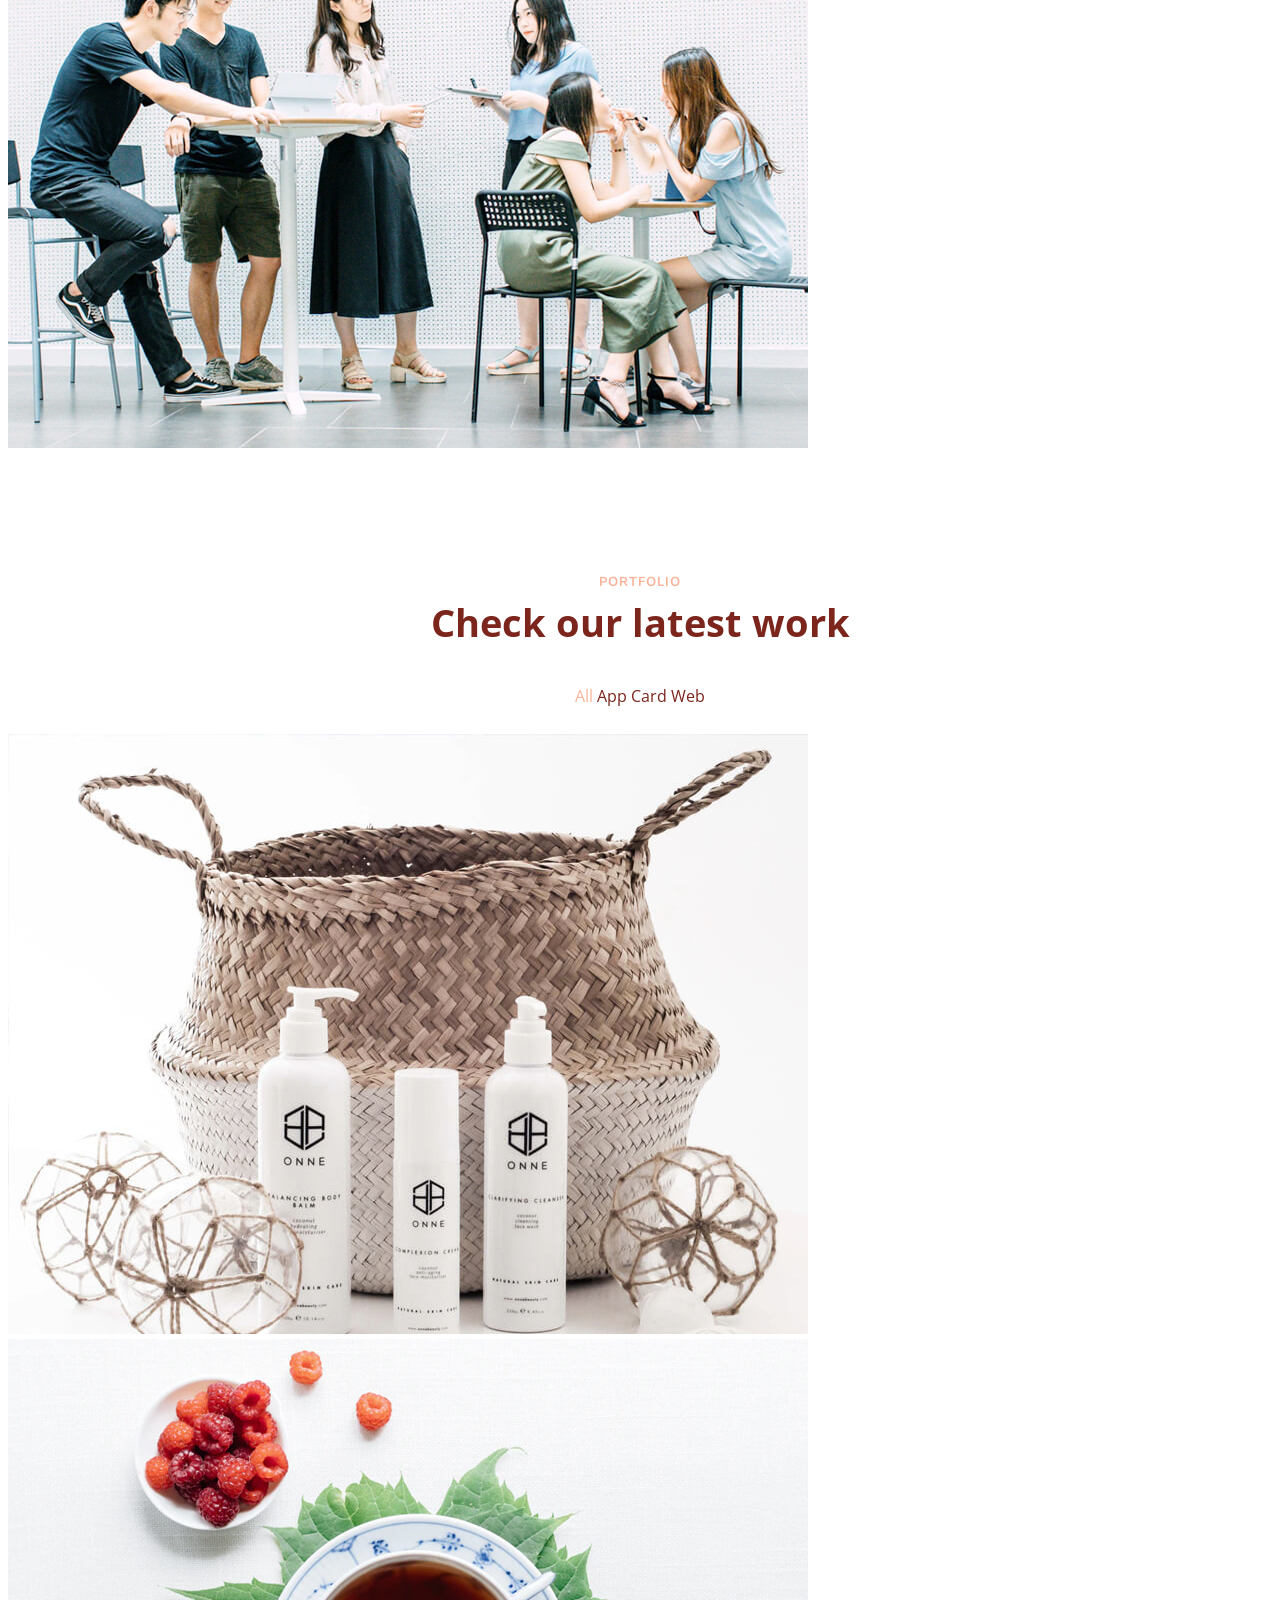
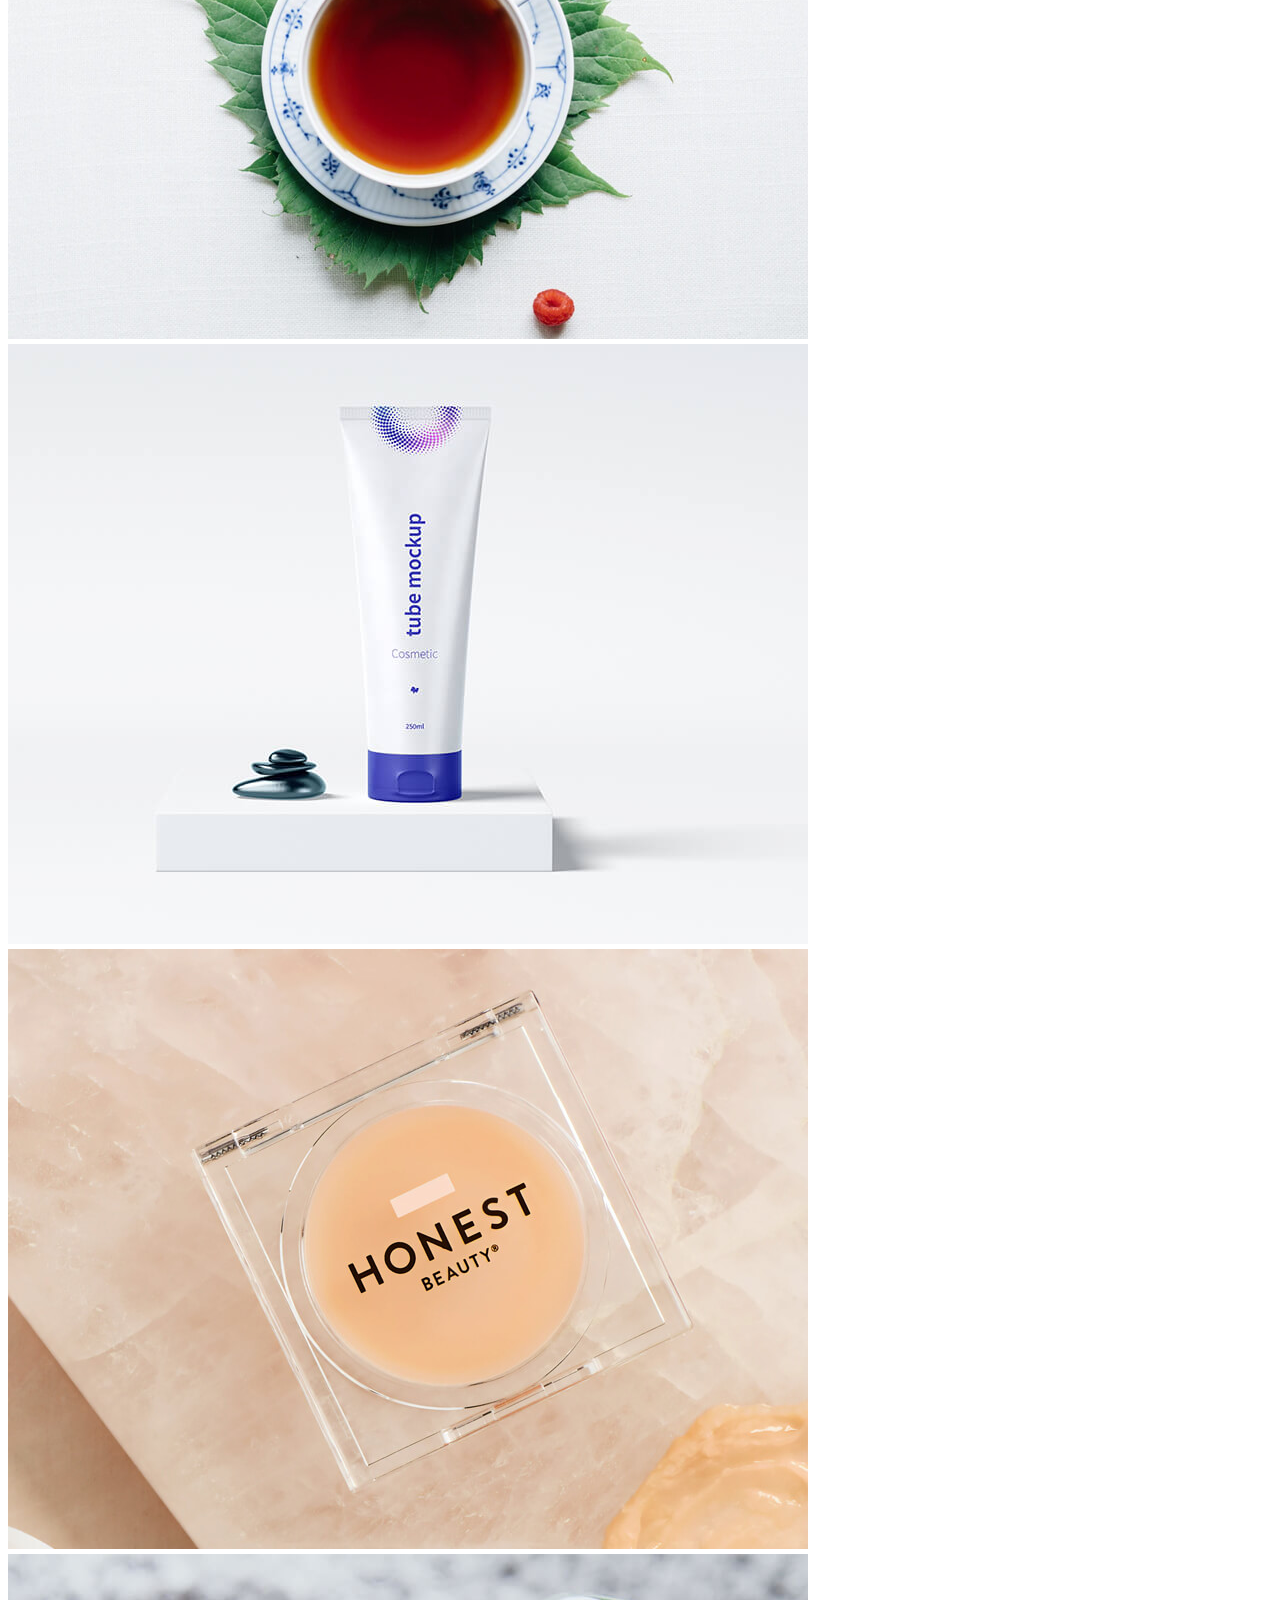
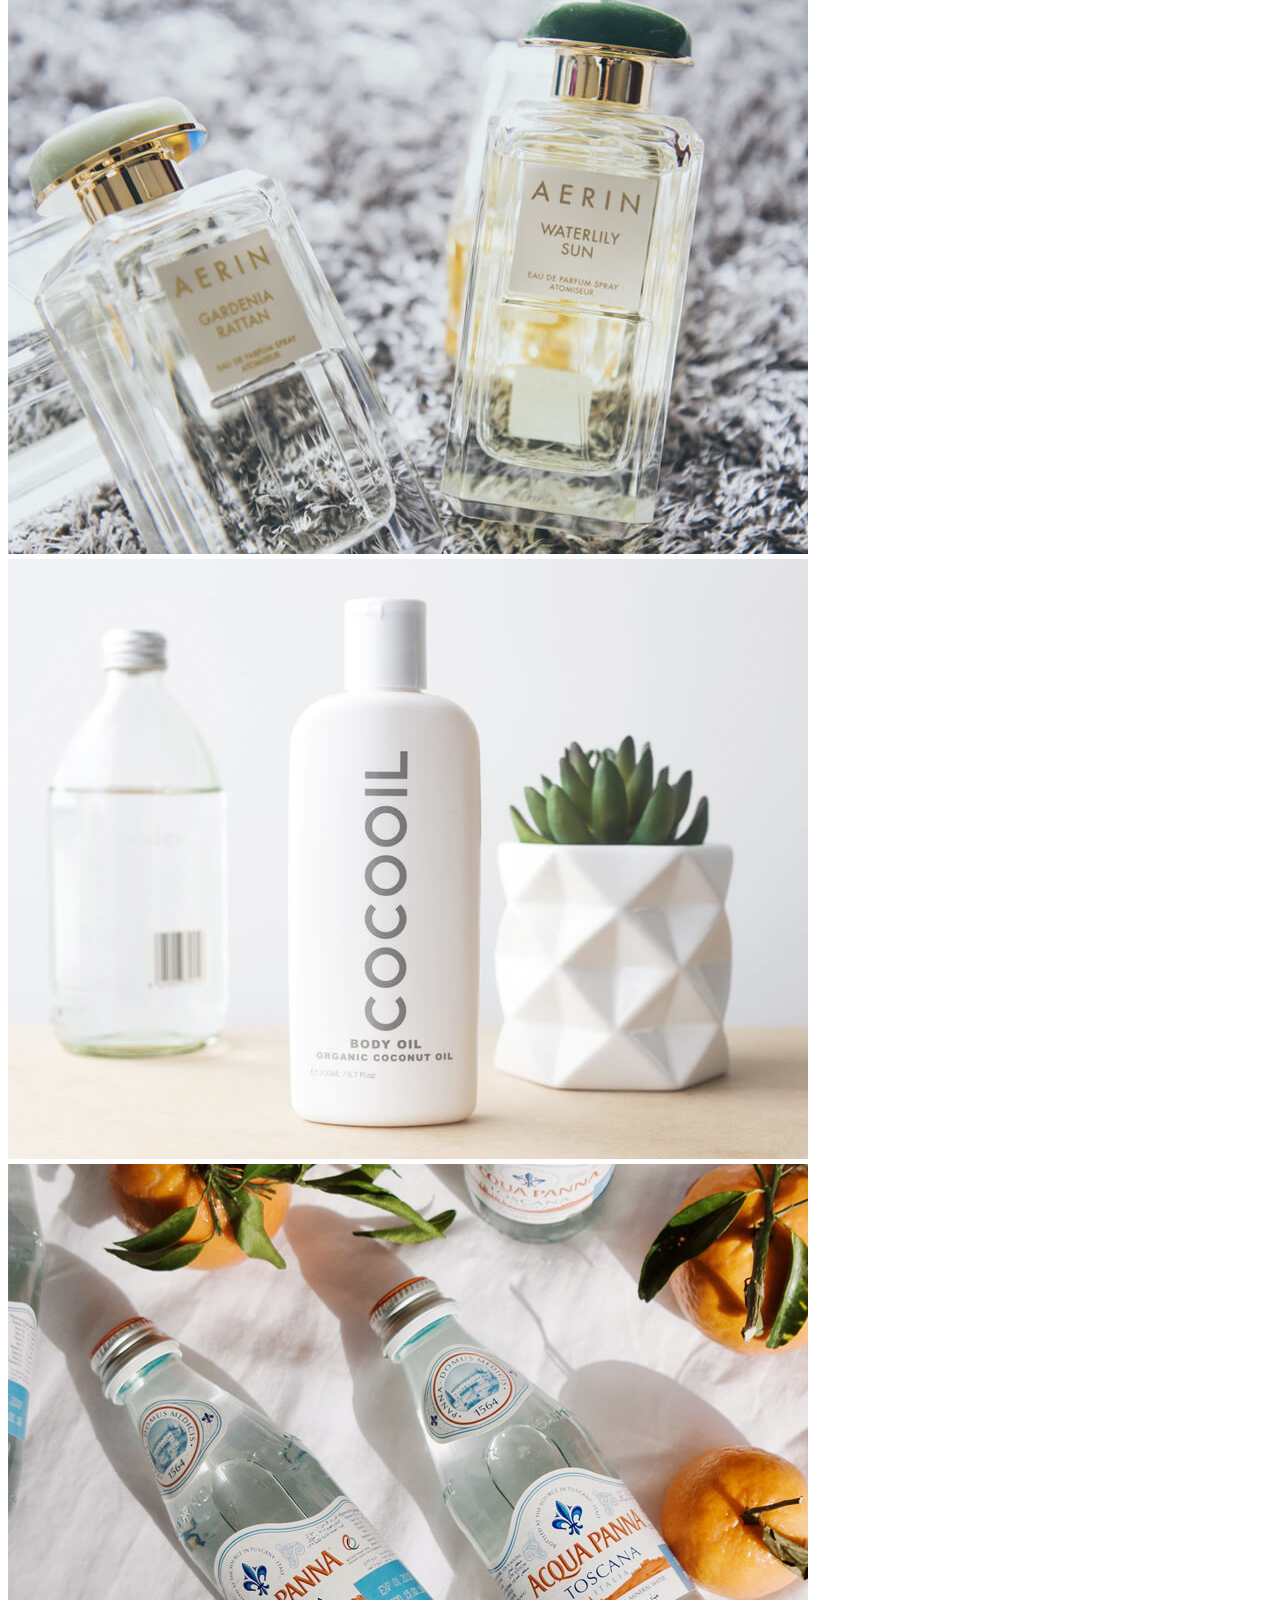
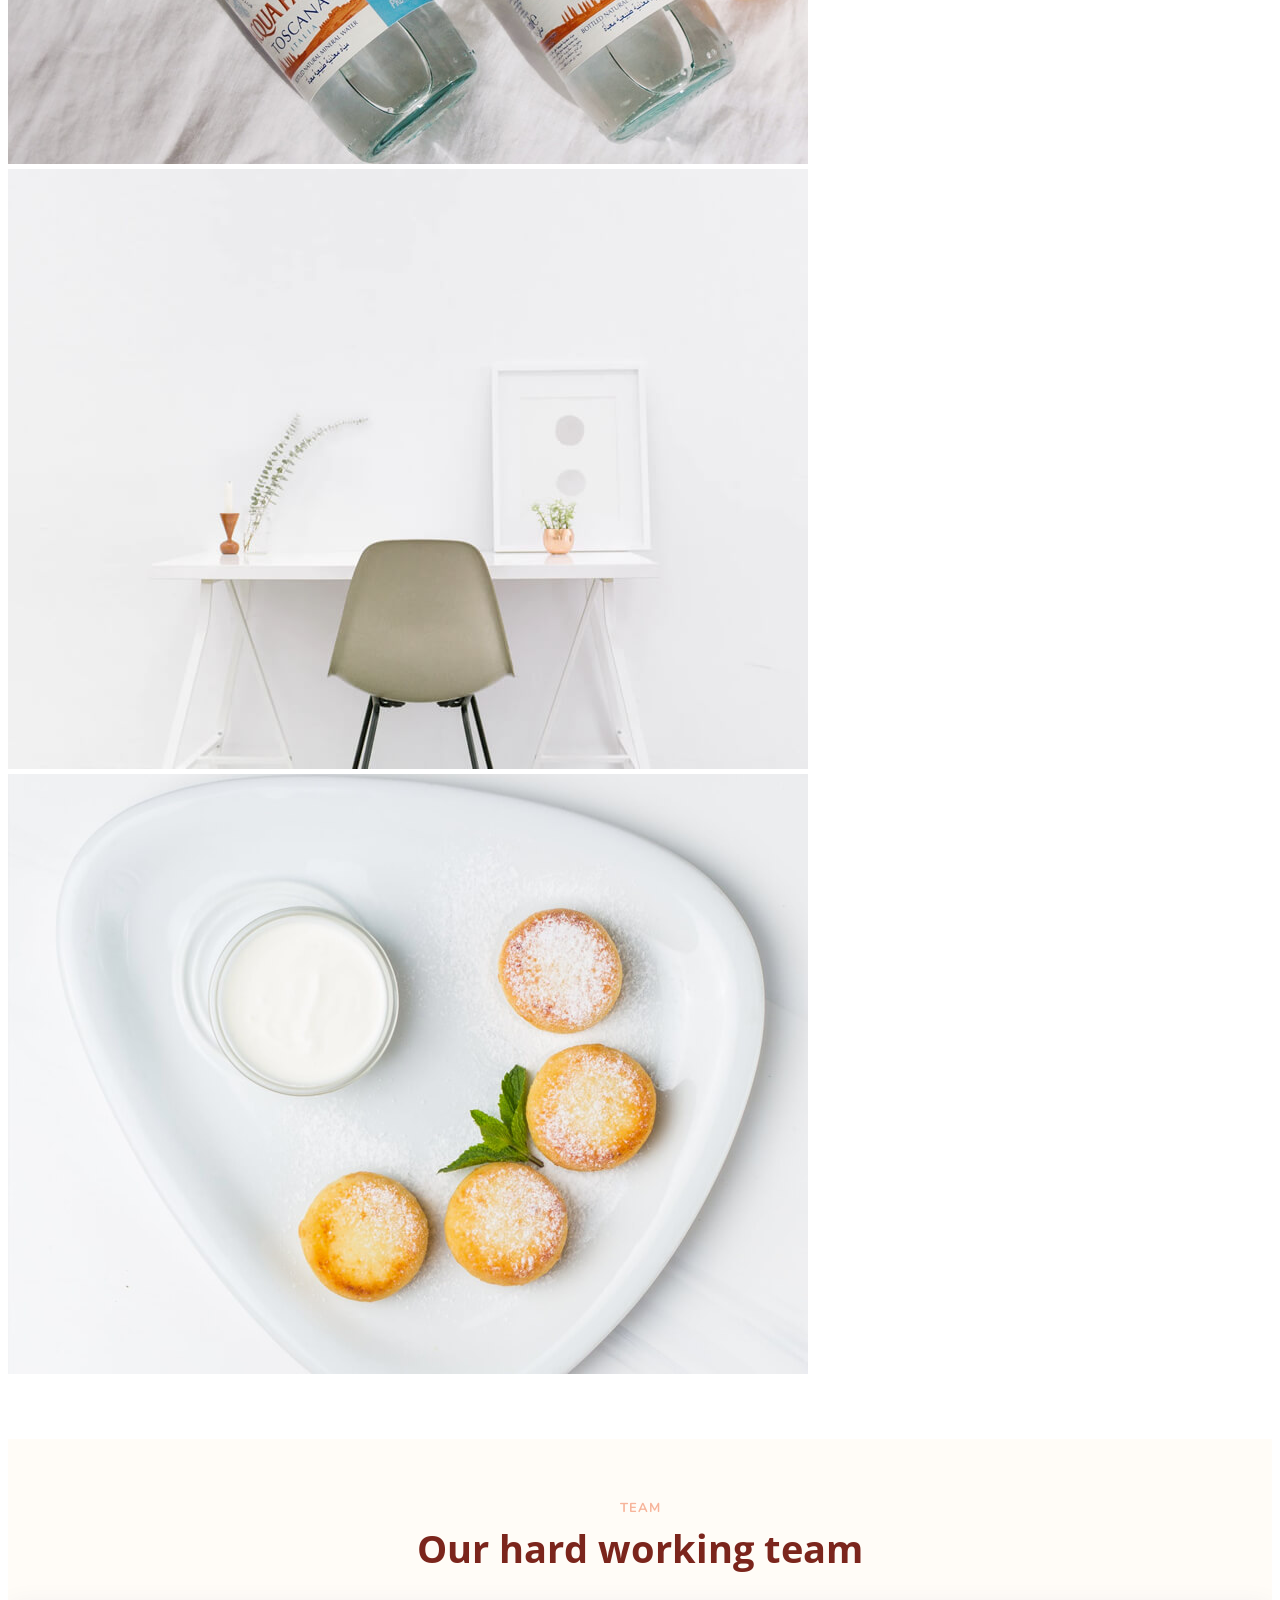
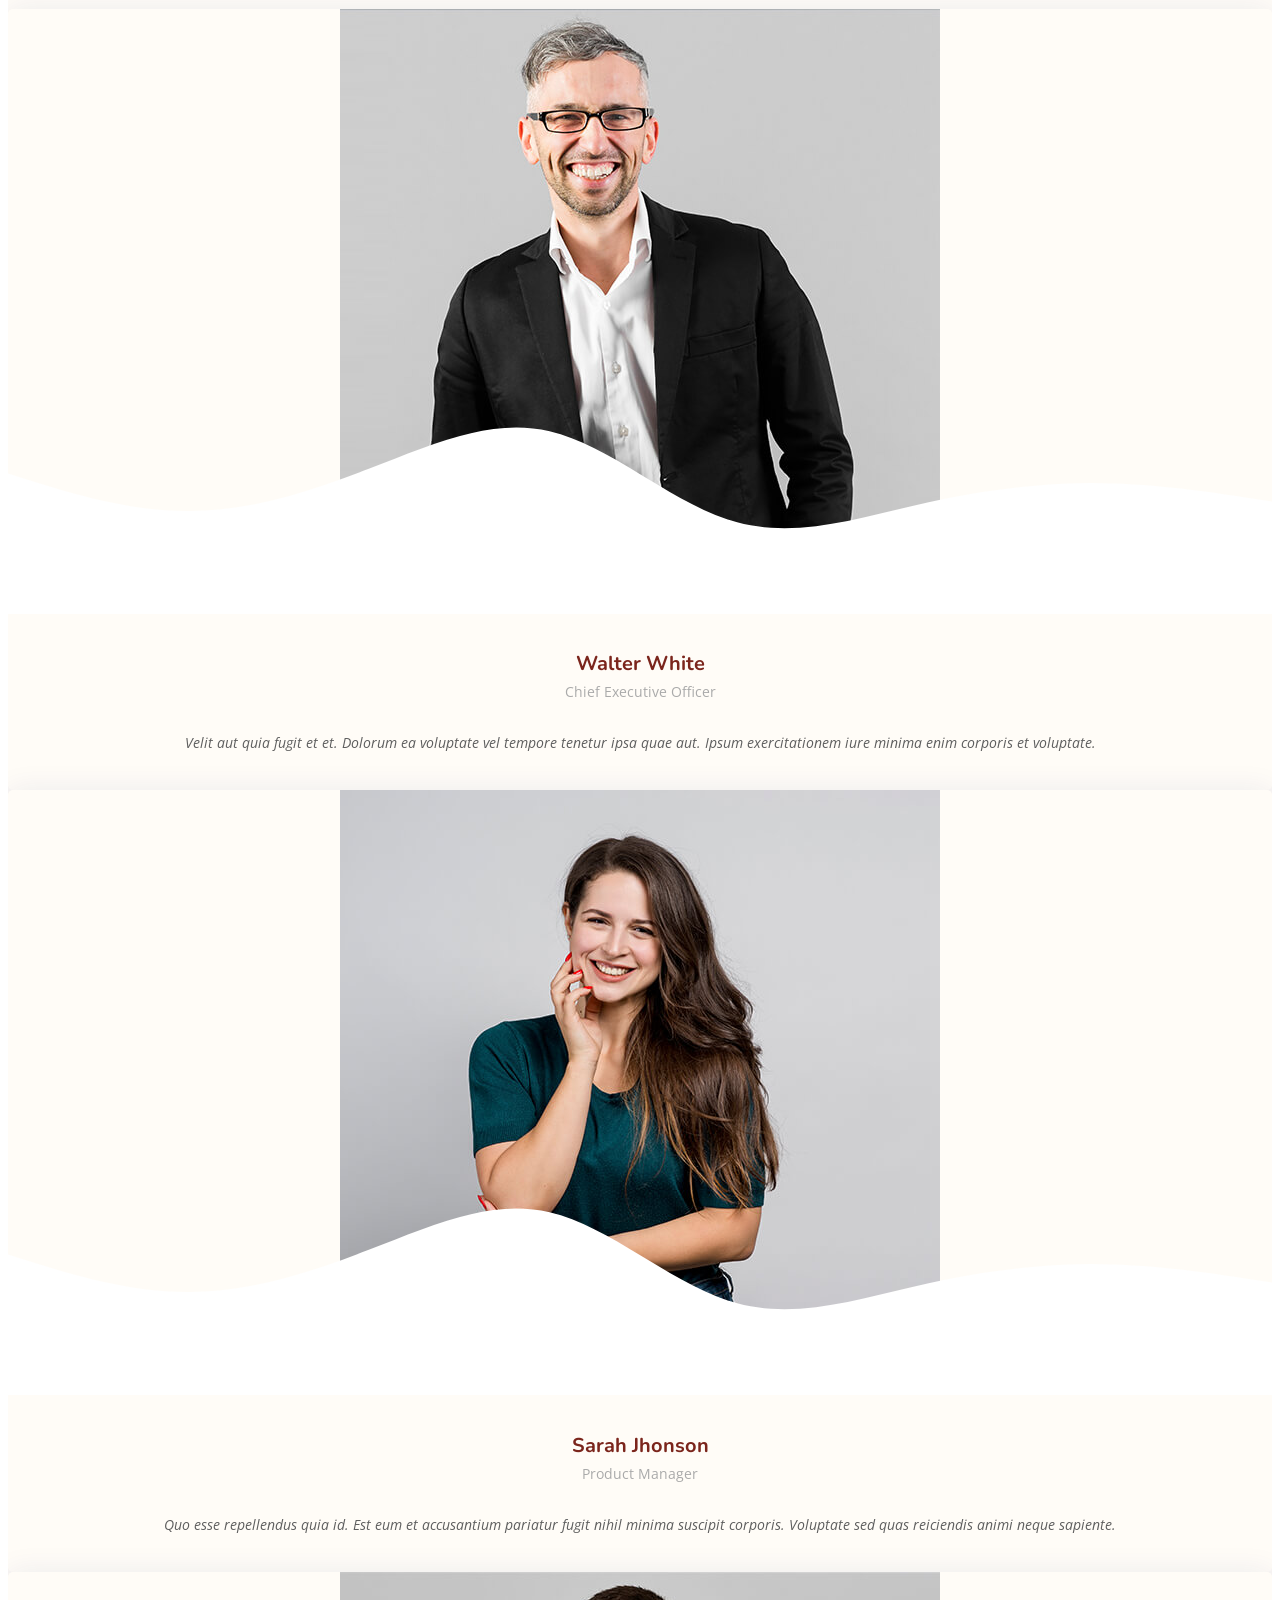
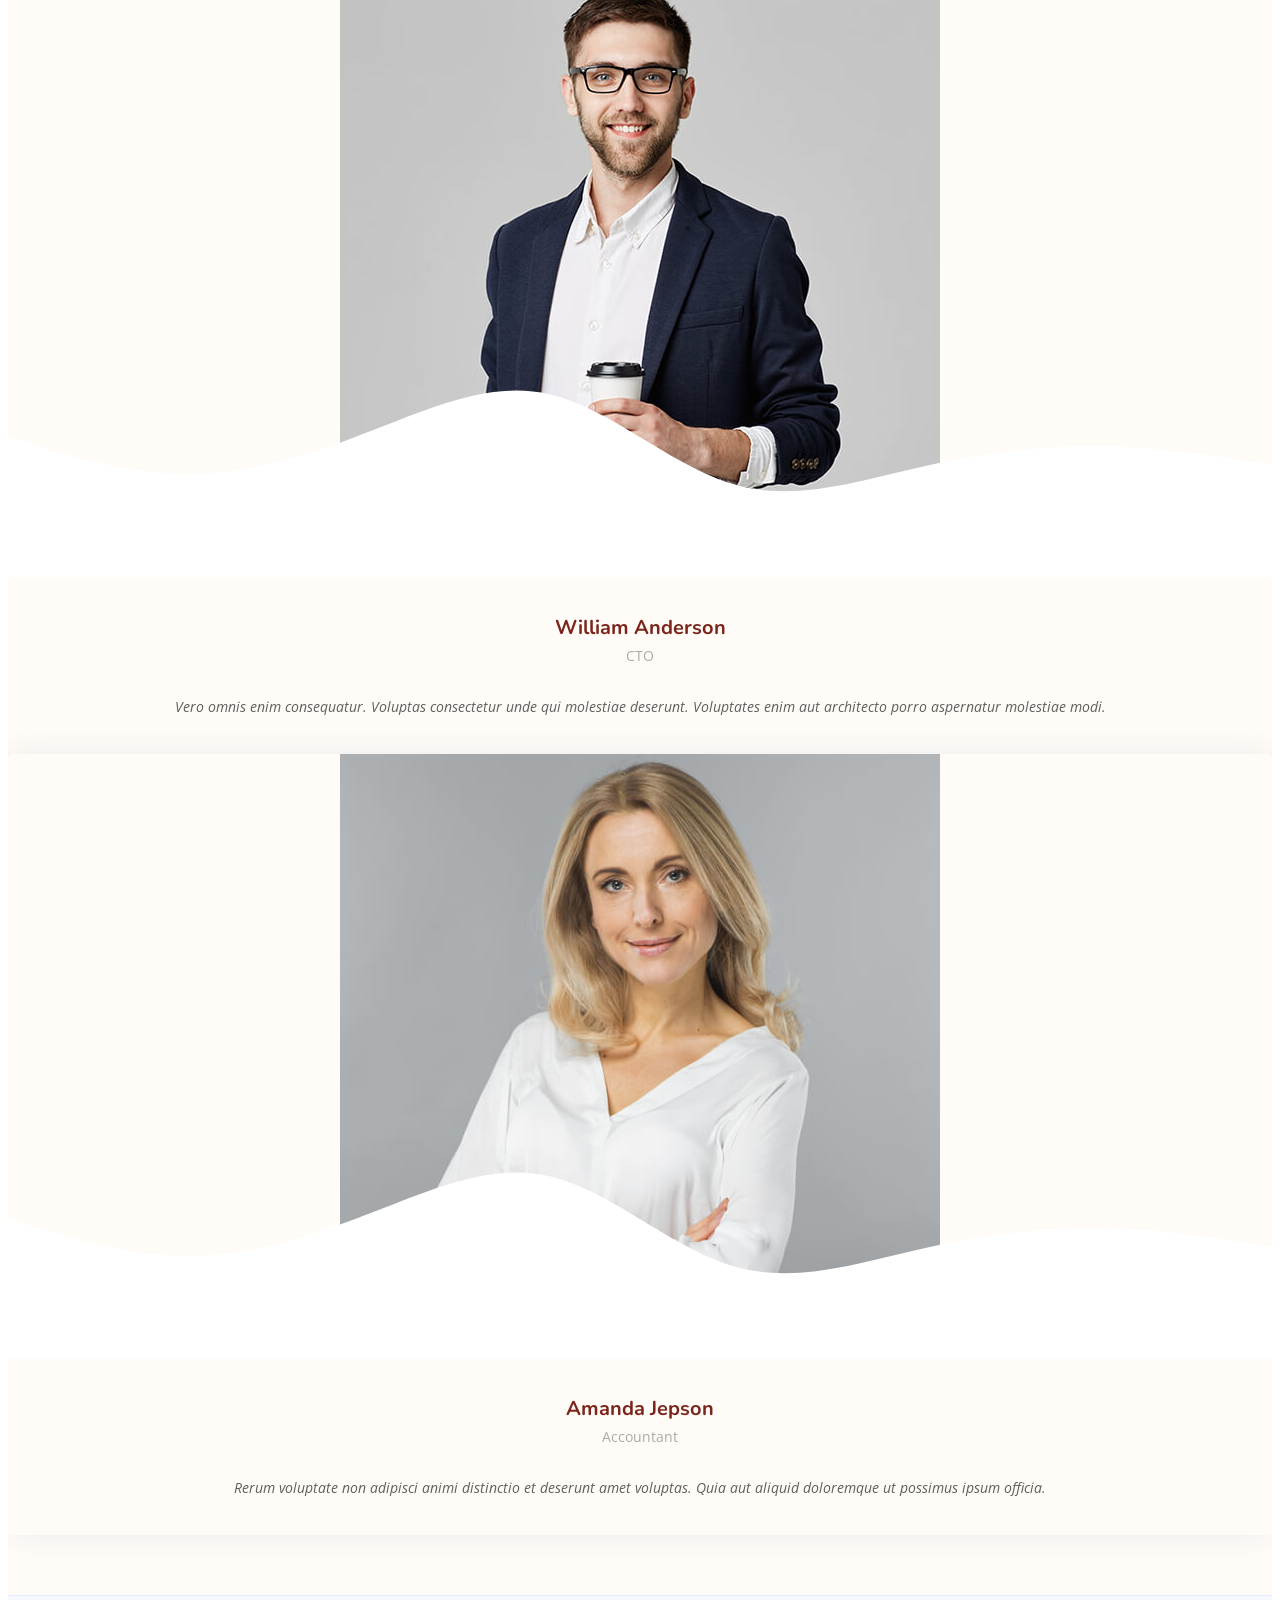
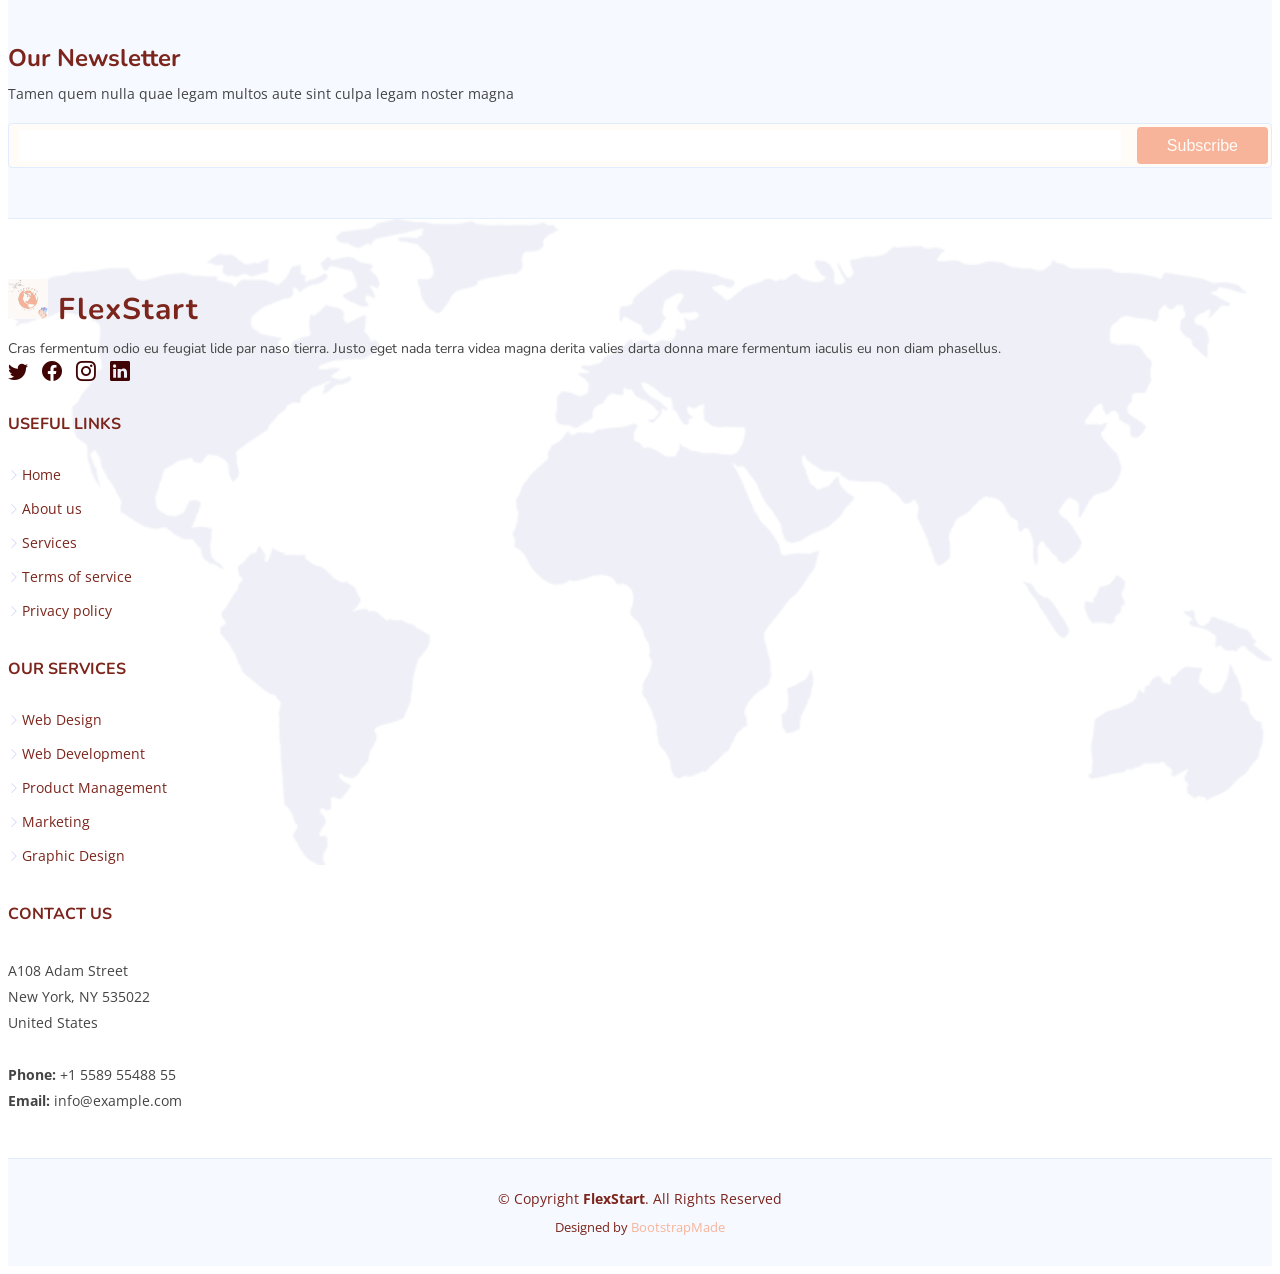
==== commit 95638cd4: "novinnnnnnnnnn" ====
--- a/index.html
+++ b/index.html
@@ -43,7 +43,7 @@
     <div class="container-fluid container-xl d-flex align-items-center justify-content-between">
 
       <a href="index.html" class="logo d-flex align-items-center">
-        <img src="assets/img/logo.png" alt="">
+        <img src="assets/img/5886CB36-AB11-401F-8330-C9DD13999796.png" alt="">
         <span>Passaport to life</span>
       </a>
 
@@ -163,7 +163,9 @@
                       <hr class="dropdown-divider">
                     </li>
         
-                    <li class="message-item">
+                    <li classdropdown-menu dropdown-menu-end dropdown-menu-arrow messages">
+                      <li class="dropdown-header">
+                        You hav="message-item">
                       <a href="#">
                         <img src= "assets/img/messages-2.jpg" alt="" class="rounded-circle">
                         <div>
@@ -175,7 +177,9 @@
                     </li>
                     <li>
                       <hr class="dropdown-divider">
-                    </li>
+                    </li>dropdown-menu dropdown-menu-end dropdown-menu-arrow messages">
+                    <li class="dropdown-header">
+                      You hav
         
                     <li class="message-item">
                       <a href="#">
@@ -598,7 +602,7 @@
         <div class="row gy-4">
           <div class="col-lg-5 col-md-12 footer-info">
             <a href="index.html" class="logo d-flex align-items-center">
-              <img src="assets/img/logo.png" alt="">
+              <img src="assets/img/5886CB36-AB11-401F-8330-C9DD13999796.png" alt="">
               <span>FlexStart</span>
             </a>
             <p>Cras fermentum odio eu feugiat lide par naso tierra. Justo eget nada terra videa magna derita valies darta donna mare fermentum iaculis eu non diam phasellus.</p>
--- a/assets/css/style.css
+++ b/assets/css/style.css
@@ -23,7 +23,7 @@
 }
 
 a:hover {
-  color: #717ff5;
+  color: #7b251c;
   text-decoration: none;
 }
 
@@ -64,7 +64,7 @@
   font-size: 38px;
   line-height: 42px;
   font-weight: 700;
-  color: #f09f9f;
+  color: #7b251c;
 }
 
 @media (max-width: 768px) {
@@ -79,7 +79,7 @@
 --------------------------------------------------------------*/
 .breadcrumbs {
   padding: 15px 0;
-  background: #f09f9f;
+  background: #7b251c;
   min-height: 40px;
   margin-top: 82px;
   color: #fffcf7;
@@ -121,7 +121,7 @@
 .breadcrumbs ol li+li::before {
   display: inline-block;
   padding-right: 10px;
-  color: #8894f6;
+  color: #7b251c;
   content: "/";
 }
 
@@ -140,6 +140,21 @@
   height: 40px;
   border-radius: 4px;
   transition: all 0.4s;
+}.divider:after,
+.divider:before {
+content: "";
+flex: 1;
+height: 1px;
+background: #eee;
+}
+.h-custom {
+height: calc(100% - 73px);
+}
+
+@media (max-width: 450px) {
+.h-custom {
+height: 100%;
+}
 }
 
 .back-to-top i {
@@ -149,7 +164,7 @@
 }
 
 .back-to-top:hover {
-  background: #6776f4;
+  background: #7b251c;
   color: #fffcf7;
 }
 
@@ -168,7 +183,7 @@
 }
 
 /*--------------------------------------------------------------
-# Header
+# Header7b251c
 --------------------------------------------------------------*/
 .header {
   transition: all 0.5s;
@@ -195,7 +210,7 @@
   font-size: 30px;
   font-weight: 700;
   letter-spacing: 1px;
-  color: #f09f9f;
+  color: #7b251c;
   font-family: "Nunito", sans-serif;
   margin-top: 3px;
 }
@@ -231,10 +246,10 @@
   font-family: "Nunito", sans-serif;
   font-size: 16px;
   font-weight: 700;
-  color: #013289;
+  color: #7b251c;
   white-space: nowrap;
   transition: 0.3s;
-}
+}f6f9ff
 
 .navbar a i,
 .navbar a:focus i {
@@ -262,7 +277,42 @@
 .navbar .getstarted:hover,
 .navbar .getstarted:focus:hover {
   color: #fffcf7;
-  background: #5969f3;
+  background: #7b251c;
+}
+
+.header .logo {
+  line-height: 0;
+}
+
+.header .logo img {
+  max-height: 40px;
+  margin-right: 6px;
+}
+
+.header .logo span {
+  font-size: 30px;
+  font-weight: 700;
+  letter-spacing: 1px;
+  color: #7b251c;
+  font-family: "N
+}
+  .header .logo {
+    line-height: 0;
+  }
+  
+  .header .logo img {
+    max-height: 40px;
+    margin-right: 6px;
+  }
+  
+  .header .logo span {
+    font-size: 30px;
+    font-weight: 700;
+    letter-spacing: 1px;
+    color: #7b251c;
+    font-family: "Nunito", sans-serif;
+    margin-top: 3px;
+    margin-top: 3px;
 }
 
 .navbar .dropdown ul {
@@ -273,12 +323,46 @@
   margin: 0;
   padding: 10px 0;
   z-index: 99;
-  opacity: 0;
-  visibility: hidden;
-  background: #fffcf7;
-  box-shadow: 0px 0px 30px rgba(127, 137, 161, 0.25);
-  transition: 0.3s;
-  border-radius: 4px;
+}
+  .header .logo {
+    line-height: 0;
+  }
+  
+  .header .logo img {
+    max-height: 40px;
+    margin-right: 6px;
+  }
+  
+  .header .logo span {
+    font-size: 30px;
+    font-weight: 700;
+    letter-spacing: 1px;
+    color: #7b251c;
+    font-family: "Nunito", sans-serif;
+    margin-top: 3px;
+  }
+  .header .logo {
+    line-height: 0;
+  }
+  
+  .header .logo img {
+    max-height: 40px;
+    margin-right: 6px;
+  }
+  
+  .header .logo span {
+    font-size: 30px;
+    font-weight: 700;
+    letter-spacing: 1px;
+    color: #7b251c;
+    font-family: "Nunito", sans-serif;
+    margin-top: 3px;
+    opacity: 0;
+    visibility: hidden;
+    background: #fffcf7;
+    box-shadow: 0px 0px 30px rgba(127, 137, 161, 0.25);
+    transition: 0.3s;
+    border-radius: 4px;
 }
 
 .navbar .dropdown ul li {
@@ -299,7 +383,7 @@
 .navbar .dropdown ul a:hover,
 .navbar .dropdown ul .active:hover,
 .navbar .dropdown ul li:hover>a {
-  color: #f09f9f;
+  color: #7b251c;
 }
 
 .navbar .dropdown:hover>ul {
@@ -335,7 +419,7 @@
 * Mobile Navigation 
 */
 .mobile-nav-toggle {
-  color: #f09f9f;
+  color: #7b251c;
   font-size: 28px;
   cursor: pointer;
   display: none;
@@ -392,13 +476,13 @@
 .navbar-mobile a:focus {
   padding: 10px 20px;
   font-size: 15px;
-  color: #f09f9f;
+  color: #7b251c;
 }
 
 .navbar-mobile a:hover,
 .navbar-mobile .active,
 .navbar-mobile li:hover>a {
-  color: #f09f9f;
+  color: #7b251c;
 }
 
 .navbar-mobile .getstarted,
@@ -433,7 +517,7 @@
 .navbar-mobile .dropdown ul a:hover,
 .navbar-mobile .dropdown ul .active:hover,
 .navbar-mobile .dropdown ul li:hover>a {
-  color: #f09f9f;
+  color: #7b251c;
 }
 
 .navbar-mobile .dropdown>.dropdown-active {
@@ -441,7 +525,7 @@
 }
 
 /*--------------------------------------------------------------
-# Hero Section
+# Hero Section08da4e
 --------------------------------------------------------------*/
 .hero {
   width: 100%;
@@ -454,7 +538,7 @@
   margin: 0;
   font-size: 48px;
   font-weight: 700;
-  color: #f09f9f;
+  color: #7b251c;
 }
 
 .hero h2 {
@@ -470,8 +554,8 @@
   border-radius: 4px;
   transition: 0.5s;
   color: #fffcf7;
-  background: #f7b49a;
-  box-shadow: 0px 5px 30px rgba(65, 84, 241, 0.4);
+  background: #e49474;
+  box-shadow: 0px 5px 30px #7b251c;
 }
 
 .hero .btn-get-started span {
@@ -489,7 +573,7 @@
 
 .hero .btn-get-started:hover i {
   transform: translateX(5px);
-}
+}e49474
 
 .hero .hero-img {
   text-align: right;
@@ -510,7 +594,7 @@
   .hero .hero-img {
     text-align: center;
     margin-top: 80px;
-  }
+  }about
 
   .hero .hero-img img {
     width: 80%;
@@ -549,19 +633,20 @@
 .about h3 {
   font-size: 14px;
   font-weight: 700;
-  color: #f7b49a;
+  color: #fffcf7;
   text-transform: uppercase;
 }
 
 .about h2 {
   font-size: 24px;
   font-weight: 700;
-  color: #f09f9f;
+  color: #7b251c;
 }
 
 .about p {
   margin: 15px 0 30px 0;
   line-height: 24px;
+  color: #fffcf7;
 }
 
 .about .btn-read-more {
@@ -571,7 +656,7 @@
   transition: 0.5s;
   color: #fffcf7;
   background: #f7b49a;
-  box-shadow: 0px 5px 25px rgba(65, 84, 241, 0.3);
+  box-shadow: 0px 5px 25px #7b251c;
 }
 
 .about .btn-read-more span {
@@ -610,7 +695,7 @@
 
 .values .box h3 {
   font-size: 24px;
-  color: #f09f9f;
+  color: #7b251c;
   font-weight: 700;
   margin-bottom: 18px;
 }
@@ -622,6 +707,28 @@
 .values .box:hover img {
   transform: scale(1);
 }
+
+/*--------------------------------------------------------------
+# Login
+--------------------------------------------------------------*/
+
+.divider:after,
+.divider:before {
+content: "";
+flex: 1;
+height: 1px;
+background: #f6f9ff;
+}
+
+.h-custom {
+height: calc(100% - 73px);
+}
+
+@media (max-width: 450px) {
+  .h-custom {
+  height: 100%;
+  }
+  }
 
 /*--------------------------------------------------------------
 # Counts
@@ -650,7 +757,7 @@
   font-size: 36px;
   display: block;
   font-weight: 600;
-  color: #0b198f;
+  color: #7b251c;
 }
 
 .counts .count-box p {
@@ -672,7 +779,7 @@
 
 .features .feature-box h3 {
   font-size: 18px;
-  color: #f09f9f;
+  color: #7b251c;
   font-weight: 700;
   margin: 0;
 }
@@ -697,7 +804,7 @@
 }
 
 .features .feture-tabs h3 {
-  color: #f09f9f;
+  color: #7b251c;
   font-weight: 700;
   font-size: 32px;
   margin-bottom: 10px;
@@ -718,7 +825,7 @@
   text-transform: uppercase;
   font-size: 15px;
   font-weight: 600;
-  color: #f09f9f;
+  color: #7b251c;
   padding: 12px 0;
   margin-right: 25px;
   margin-bottom: -2px;
@@ -734,7 +841,7 @@
   font-size: 18px;
   margin: 0;
   font-weight: 700;
-  color: #f09f9f;
+  color: #7b251c;
 }
 
 .features .feture-tabs .tab-content i {
@@ -749,7 +856,7 @@
 }
 
 .features .feature-icons h3 {
-  color: #f09f9f;
+  color: #7b251c;
   font-weight: 700;
   font-size: 32px;
   margin-bottom: 20px;
@@ -770,13 +877,13 @@
   font-size: 20px;
   font-weight: 700;
   margin: 0 0 10px 0;
-  color: #f09f9f;
+  color: #7b251c;
 }
 
 .features .feature-icons .content .icon-box i {
   font-size: 44px;
   line-height: 44px;
-  color: #0245bc;
+  color: #7b251c;
   margin-right: 15px;
 }
 
@@ -903,6 +1010,17 @@
 .services .service-box.purple .icon {
   color: #b50edf;
   background: #f8e4fd;
+
+color: #08da4e;
+background: #cffddf;
+}
+
+.services .service-box.green .read-more {
+color: #08da4e;
+}
+
+.services .service-box.green:hover {
+background: #08da4e;
 }
 
 .services .service-box.purple .read-more {
@@ -1086,6 +1204,16 @@
 .portfolio #portfolio-flters li {
   cursor: pointer;
   display: inline-block;
+  color: #7b251c;
+  background:none;
+}
+
+.services .service-box .read-more {
+  color: #7b251c;
+}
+
+.services .service-box:hover {
+  background: #f7b49a;
   padding: 8px 20px 10px 20px;
   font-size: 15px;
   font-weight: 600;
@@ -1178,12 +1306,12 @@
 
 .portfolio .portfolio-wrap .portfolio-info h4 {
   font-size: 20px;
-  color: #f09f9f;
+  color: #7b251c;
   font-weight: 700;
 }
 
 .portfolio .portfolio-wrap .portfolio-info p {
-  color: #f09f9f;
+  color: #7b251c;
   font-weight: 600;
   font-size: 14px;
   text-transform: uppercase;
@@ -1215,7 +1343,7 @@
 }
 
 .portfolio .portfolio-wrap .portfolio-links a:hover {
-  background: #5969f3;
+  background: #7b251c;
 }
 
 .portfolio .portfolio-wrap:hover img {
@@ -1251,6 +1379,14 @@
   padding-top: 40px;
 }
 
+.services .service-box.purple {
+  border-bottom: 3px solid #b50edf;
+}
+
+.services .service-box.purple .icon {
+  color: #b50edf;
+}
+
 .portfolio-details .portfolio-details-slider img {
   width: 100%;
 }
@@ -1311,7 +1447,7 @@
 
 /*--------------------------------------------------------------
 # Testimonials
---------------------------------------------------------------*/
+-----------7b251c---------------------------------------------------*/
 .testimonials .testimonial-item {
   box-sizing: content-box;
   padding: 30px;
@@ -1444,7 +1580,7 @@
 
 .team .member .social a {
   transition: color 0.3s;
-  color: rgba(1, 41, 112, 0.5);
+  color: #7b251c;
   margin: 15px 12px;
   display: block;
   line-height: 0;
@@ -1452,7 +1588,7 @@
 }
 
 .team .member .social a:hover {
-  color: rgba(1, 41, 112, 0.8);
+  color: #7b251c;
 }
 
 .team .member .social i {
@@ -1467,7 +1603,7 @@
   font-weight: 700;
   margin-bottom: 5px;
   font-size: 20px;
-  color: #f09f9f;
+  color: #7b251c;
 }
 
 .team .member .member-info span {
@@ -1504,10 +1640,7 @@
 }
 
 .clients .clients-slider .swiper-slide img:hover {
-  opacity: 1;
-}
-
-.clients .clients-slider .swiper-pagination {
+  opacity: 1; 
   margin-top: 20px;
   position: relative;
 }
@@ -1552,14 +1685,14 @@
 .recent-blog-posts .post-box .post-date {
   font-size: 16px;
   font-weight: 600;
-  color: rgba(1, 41, 112, 0.6);
+  color: #7b251c;
   display: block;
   margin-bottom: 10px;
 }
 
 .recent-blog-posts .post-box .post-title {
   font-size: 24px;
-  color: #f09f9f;
+  color: #7b251c;
   font-weight: 700;
   margin-bottom: 18px;
   position: relative;
@@ -1605,7 +1738,7 @@
 
 .contact .info-box h3 {
   font-size: 20px;
-  color: #f09f9f;
+  color: #7b251c;
   font-weight: 700;
   margin: 20px 0 10px 0;
 }
@@ -1626,7 +1759,7 @@
 .contact .php-email-form .error-message {
   display: none;
   color: #fffcf7;
-  background: #ed3c0d;
+  background: #7b251c;
   text-align: left;
   padding: 15px;
   margin-bottom: 24px;
@@ -1636,7 +1769,7 @@
 .contact .php-email-form .sent-message {
   display: none;
   color: #fffcf7;
-  background: #18d26e;
+  background: #f7b49a;
   text-align: center;
   padding: 15px;
   margin-bottom: 24px;
@@ -1658,7 +1791,7 @@
   width: 24px;
   height: 24px;
   margin: 0 10px -6px 0;
-  border: 3px solid #18d26e;
+  border: 3px solid #f7b49a;
   border-top-color: #eee;
   -webkit-animation: animate-loading 1s linear infinite;
   animation: animate-loading 1s linear infinite;
@@ -1695,7 +1828,7 @@
 }
 
 .contact .php-email-form button[type=submit]:hover {
-  background: #5969f3;
+  background: #7b251c;
 }
 
 @-webkit-keyframes animate-loading {
@@ -1745,7 +1878,7 @@
 }
 
 .blog .entry .entry-title a {
-  color: #f09f9f;
+  color: #7b251c;
   transition: 0.3s;
 }
 
@@ -1755,7 +1888,7 @@
 
 .blog .entry .entry-meta {
   margin-bottom: 15px;
-  color: #4084fd;
+  color: #7b251c;
 }
 
 .blog .entry .entry-meta ul {
@@ -1804,9 +1937,9 @@
 }
 
 .blog .entry .entry-content .read-more a:hover {
-  background: #5969f3;
-}
-
+  background: #7b251c;
+}
+f6f9ff
 .blog .entry .entry-content h3 {
   font-size: 22px;
   margin-top: 30px;
@@ -1838,7 +1971,7 @@
   top: 0;
   bottom: 0;
   width: 3px;
-  background-color: #f09f9f;
+  background-color: #7b251c;
   margin-top: 20px;
   margin-bottom: 20px;
 }
@@ -1849,17 +1982,18 @@
 }
 
 .blog .entry .entry-footer i {
-  color: #0d64fd;
+  color: #7b251c;
   display: inline;
 }
 
 .blog .entry .entry-footer a {
-  color: #013289;
+  color: #f7b49a;
   transition: 0.3s;
 }
 
 .blog .entry .entry-footer a:hover {
-  color: #f7b49a;
+  color: #7b251c;
+  opacity: 1;
 }
 
 .blog .entry .entry-footer .cats {
@@ -1876,6 +2010,7 @@
 .blog .entry .entry-footer .tags {
   list-style: none;
   display: inline;
+  opacity: 1;
   padding: 0;
   font-size: 14px;
 }
@@ -1892,6 +2027,7 @@
 
 .blog .entry .entry-footer .share {
   font-size: 16px;
+opacity: 1;
 }
 
 .blog .entry .entry-footer .share i {
@@ -1910,6 +2046,7 @@
 
 .blog .blog-author img {
   width: 120px;
+  opacity: 1;
   margin-right: 20px;
 }
 
@@ -1917,17 +2054,19 @@
   font-weight: 600;
   font-size: 22px;
   margin-bottom: 0px;
+  opacity: 1;
   padding: 0;
-  color: #f09f9f;
+  color: #7b251c;
 }
 
 .blog .blog-author .social-links {
   margin: 0 10px 10px 0;
 }
 
-.blog .blog-author .social-links a {
+f7b49a.blog .blog-author .social-links a {
   color: rgba(1, 41, 112, 0.5);
   margin-right: 5px;
+  f6f9ffopacity: 1;
 }
 
 .blog .blog-author p {
@@ -1973,7 +2112,7 @@
 
 .blog .blog-comments .comment h5 .reply {
   padding-left: 10px;
-  color: #f09f9f;
+  color: #7b251c;
 }
 
 .blog .blog-comments .comment h5 .reply i {
@@ -1983,7 +2122,7 @@
 .blog .blog-comments .comment time {
   display: block;
   font-size: 14px;
-  color: #013ca3;
+  color: #7b251c;
   margin-bottom: 5px;
 }
 
@@ -2036,15 +2175,15 @@
   border-radius: 4px;
   padding: 10px 20px;
   border: 0;
-  background-color: #f09f9f;
+  background-color: #7b251c;
 }
 
 .blog .blog-comments .reply-form .btn-primary:hover {
-  background-color: #013289;
+  background-color: #7b251c;
 }
 
 .blog .blog-pagination {
-  color: #024ed5;
+  color: #7b251c;
 }
 
 .blog .blog-pagination ul {
@@ -2060,7 +2199,7 @@
 }
 
 .blog .blog-pagination li a {
-  color: #f09f9f;
+  color: #7b251c;
   padding: 7px 16px;
   display: flex;
   align-items: center;
@@ -2088,7 +2227,7 @@
   font-weight: 700;
   padding: 0 0 0 0;
   margin: 0 0 15px 0;
-  color: #f09f9f;
+  color: #7b251c;
   position: relative;
 }
 
@@ -2129,10 +2268,12 @@
 
 .blog .sidebar .search-form form button i {
   line-height: 0;
+  opacity: 1;
+opacity: 1;
 }
 
 .blog .sidebar .search-form form button:hover {
-  background: #5465f2;
+  background: #7b251c;
 }
 
 .blog .sidebar .categories ul {
@@ -2145,7 +2286,7 @@
 }
 
 .blog .sidebar .categories ul a {
-  color: #f09f9f;
+  color: #7b251c;
   transition: 0.3s;
 }
 
@@ -2175,7 +2316,7 @@
 }
 
 .blog .sidebar .recent-posts h4 a {
-  color: #f09f9f;
+  color: #7b251c;
   transition: 0.3s;
 }
 
@@ -2205,7 +2346,7 @@
 }
 
 .blog .sidebar .tags ul a {
-  color: #0257ee;
+  color: #7b251c;
   font-size: 14px;
   padding: 6px 14px;
   margin: 0 6px 8px 0;
@@ -2247,7 +2388,7 @@
   padding: 0;
   line-height: 1;
   font-weight: 700;
-  color: #f09f9f;
+  color: #7b251c;
 }
 
 .footer .footer-newsletter form {
@@ -2282,7 +2423,7 @@
 }
 
 .footer .footer-newsletter form input[type=submit]:hover {
-  background: #5969f3;
+  background: #7b251c;
 }
 
 .footer .footer-top {
@@ -2317,7 +2458,7 @@
   font-size: 30px;
   font-weight: 700;
   letter-spacing: 1px;
-  color: #f09f9f;
+  color: #7b251c;
   font-family: "Nunito", sans-serif;
   margin-top: 3px;
 }
@@ -2332,20 +2473,20 @@
 .footer .footer-top .social-links a {
   font-size: 20px;
   display: inline-block;
-  color: rgba(1, 41, 112, 0.5);
+  color: rgb(64, 4, 4);
   line-height: 0;
   margin-right: 10px;
   transition: 0.3s;
 }
 
 .footer .footer-top .social-links a:hover {
-  color: #f09f9f;
+  color: #7b251c;
 }
 
 .footer .footer-top h4 {
   font-size: 16px;
   font-weight: bold;
-  color: #f09f9f;
+  color: #7b251c;
   text-transform: uppercase;
   position: relative;
   padding-bottom: 12px;
@@ -2379,7 +2520,7 @@
 }
 
 .footer .footer-top .footer-links ul a {
-  color: #013289;
+  color: #7b251c;
   transition: 0.3s;
   display: inline-block;
   line-height: 1;
@@ -2396,14 +2537,14 @@
 .footer .copyright {
   text-align: center;
   padding-top: 30px;
-  color: #f09f9f;
+  color: #7b251c;
 }
 
 .footer .credits {
   padding-top: 10px;
   text-align: center;
   font-size: 13px;
-  color: #f09f9f;
+  color: #7b251c;
 }
 
 .header-nav ul {
@@ -2417,13 +2558,13 @@
 
 .header-nav .nav-icon {
   font-size: 22px;
-  color: #f09f9f;
+  color: #7b251c;
   margin-right: 25px;
   position: relative;
 }
 
 .header-nav .nav-profile {
-  color: #f09f9f;
+  color: #7b251c;
 }
 
 .header-nav .nav-profile img {
@@ -2563,7 +2704,24 @@
   padding: 10px 25px;
 }
 
-.dropdown-menu .dropdown-footer a {
+.dropdown-menu .d
+.header .logo {
+  line-height: 0;
+}
+
+.header .logo img {
+  max-height: 40px;
+  margin-right: 6px;
+}
+
+.header .logo span {
+  font-size: 30px;
+  font-weight: 700;
+  letter-spacing: 1px;
+  color: #7b251c;
+  font-family: "Nunito", sans-serif;
+  margin-top: 3px;
+}ropdown-footer a {
   color: #444444;
   text-decoration: underline;
 }
@@ -2625,6 +2783,3 @@
 *, ::after, ::before {
   box-sizing: border-box;
 }
-
-
-
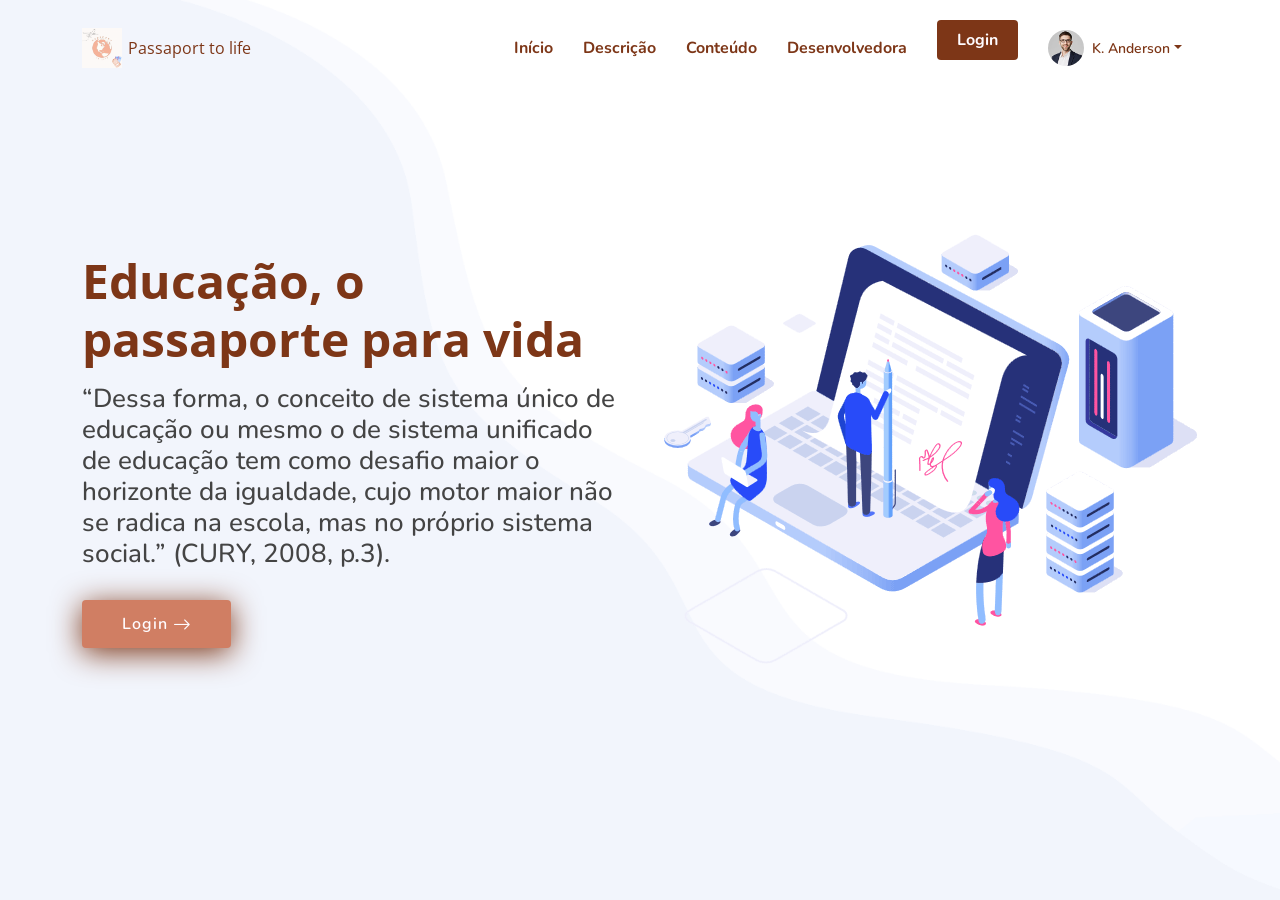
==== commit df2e62ec: "novin novin" ====
--- a/index.html
+++ b/index.html
@@ -57,155 +57,13 @@
             class="link-danger" >Login</a></p></li>
         
             <ul class="header-nav ms-auto">
-              <li class="d-flex align-items-center">
-                <li class="nav-item dropdown">
+              <br class="d-flex align-items-center">
 
-                  <a class="nav-link nav-icon" href="#" data-bs-toggle="dropdown">
-                    <i class="bi bi-bell"></i>
-                    <span class="badge bg-primary badge-number">4</span>
-                  </a><!-- End Notification Icon -->
-        
-                  <ul class="dropdown-menu dropdown-menu-end dropdown-menu-arrow notifications">
-                    <li class="dropdown-header">
-                      You have 4 new notifications
-                      <a href="#"><span class="badge rounded-pill bg-primary p-2 ms-2">View all</span></a>
-                    </li>
-                    <li>
-                      <hr class="dropdown-divider">
-                    </li>
-        
-                    <li class="notification-item">
-                      <i class="bi bi-exclamation-circle text-warning"></i>
-                      <div>
-                        <h4>Lorem Ipsum</h4>
-                        <p>Quae dolorem earum veritatis oditseno</p>
-                        <p>30 min. ago</p>
-                      </div>
-                    </li>
-        
-                    <li>
-                      <hr class="dropdown-divider">
-                    </li>
-        
-                    <li class="notification-item">
-                      <i class="bi bi-x-circle text-danger"></i>
-                      <div>
-                        <h4>Atque rerum nesciunt</h4>
-                        <p>Quae dolorem earum veritatis oditseno</p>
-                        <p>1 hr. ago</p>
-                      </div>
-                    </li>
-        
-                    <li>
-                      <hr class="dropdown-divider">
-                    </li>
-        
-                    <li class="notification-item">
-                      <i class="bi bi-check-circle text-success"></i>
-                      <div>
-                        <h4>Sit rerum fuga</h4>
-                        <p>Quae dolorem earum veritatis oditseno</p>
-                        <p>2 hrs. ago</p>
-                      </div>
-                    </li>
-        
-                    <li>
-                      <hr class="dropdown-divider">
-                    </li>
-        
-                    <li class="notification-item">
-                      <i class="bi bi-info-circle text-primary"></i>
-                      <div>
-                        <h4>Dicta reprehenderit</h4>
-                        <p>Quae dolorem earum veritatis oditseno</p>
-                        <p>4 hrs. ago</p>
-                      </div>
-                    </li>
-        
-                    <li> 
-                      <hr class="dropdown-divider">
-                    </li>
-                    <li class="dropdown-footer">
-                      <a href="#">Show all notifications</a>
-                    </li>
-        
-                  </ul><!-- End Notification Dropdown Items -->
-        
-                </li><!-- End Notification Nav -->
-        
-                <li class="nav-item dropdown">
-        
-                  <a class="nav-link nav-icon" href="#" data-bs-toggle="dropdown">
-                    <i class="bi bi-chat-left-text"></i>
-                    <span class="badge bg-success badge-number">3</span>
-                  </a><!-- End Messages Icon -->
-        
-                  <ul class="dropdown-menu dropdown-menu-end dropdown-menu-arrow messages">
-                    <li class="dropdown-header">
-                      You have 3 new messages
-                      <a href="#"><span class="badge rounded-pill bg-primary p-2 ms-2">View all</span></a>
-                    </li>
-                    <li>
-                      <hr class="dropdown-divider">
-                    </li>
-        
-                    <li class="message-item">
-                      <a href="#">
-                        <img src="assets/img/messages-1.jpg" alt="" class="rounded-circle">
-                        <div>
-                          <h4>Maria Hudson</h4>
-                          <p>Velit asperiores et ducimus soluta repudiandae labore officia est ut...</p>
-                          <p>4 hrs. ago</p>
-                        </div>
-                      </a>
-                    </li>
-                    <li>
-                      <hr class="dropdown-divider">
-                    </li>
-        
-                    <li classdropdown-menu dropdown-menu-end dropdown-menu-arrow messages">
-                      <li class="dropdown-header">
-                        You hav="message-item">
-                      <a href="#">
-                        <img src= "assets/img/messages-2.jpg" alt="" class="rounded-circle">
-                        <div>
-                          <h4>Anna Nelson</h4>
-                          <p>Velit asperiores et ducimus soluta repudiandae labore officia est ut...</p>
-                          <p>6 hrs. ago</p>
-                        </div>
-                      </a>
-                    </li>
-                    <li>
-                      <hr class="dropdown-divider">
-                    </li>dropdown-menu dropdown-menu-end dropdown-menu-arrow messages">
-                    <li class="dropdown-header">
-                      You hav
-        
-                    <li class="message-item">
-                      <a href="#">
-                        <img src="assets/img/messages-3.jpg" alt="" class="rounded-circle">
-                        <div>
-                          <h4>David Muldon</h4>
-                          <p>Velit asperiores et ducimus soluta repudiandae labore officia est ut...</p>
-                          <p>8 hrs. ago</p>
-                        </div>
-                      </a>
-                    </li>
-                    <li>
-                      <hr class="dropdown-divider">
-                    </li>
-        
-                    <li class="dropdown-footer">
-                      <a href="#">Show all messages</a>
-                    </li>
-        
-                  </ul><!-- End Messages Dropdown Items -->
-        
-                </li><!-- End Messages Nav -->
-
+          
+               
           <li class="nav-item dropdown pe-3">
 
-            <a class="nav-link nav-profile d-flex align-items-center pe-0" href="perfil.html" data-bs-toggle="dropdown">
+            <a class="nav-link nav-profile d-flex align-items-center pe-0" href="#" data-bs-toggle="dropdown">
               <img src="assets/img/profile-img.jpg" alt="Profile" class="rounded-circle">
               <span class="d-none d-md-block dropdown-toggle ps-2">K. Anderson</span>
             </a><!-- End Profile Iamge Icon -->
@@ -217,7 +75,7 @@
             </li>
 
             <li>
-              <a class="dropdown-item d-flex align-items-center" href="perfil.html">
+              <a class="dropdown-item d-flex align-items-center" href="users-profile.html">
                 <i class="bi bi-person"></i>
                 <span>My Profile</span>
               </a>
@@ -227,7 +85,7 @@
             </li>
 
             <li>
-              <a class="dropdown-item d-flex align-items-center" href="perfil.html">
+              <a class="dropdown-item d-flex align-items-center" href="users-profile.html">
                 <i class="bi bi-gear"></i>
                 <span>Account Settings</span>
               </a>
@@ -235,9 +93,8 @@
             <li>
               <hr class="dropdown-divider">
             </li>
-
             <li>
-              <a class="dropdown-item d-flex align-items-center" href="perfil.html">
+              <a class="dropdown-item d-flex align-items-center" href="pages-faq.html">
                 <i class="bi bi-question-circle"></i>
                 <span>Need Help?</span>
               </a>
@@ -247,7 +104,7 @@
             </li>
 
             <li>
-              <a class="dropdown-item d-flex align-items-center" href="perfil.html">
+              <a class="dropdown-item d-flex align-items-center" href="#">
                 <i class="bi bi-box-arrow-right"></i>
                 <span>Sign Out</span>
               </a>
@@ -292,380 +149,7 @@
 
   </section><!-- End Hero -->
 
-  about
-
-  <main id="main">
-    <!-- ======= About Section ======= -->
-    <section id="about" class="about">
-
-      <div class="container" data-aos="fade-up">
-        <div class="row gx-0">
-
-          <div class="col-lg-6 d-flex flex-column justify-content-center" data-aos="fade-up" data-aos-delay="200">
-            <div class="content">
-              <h3>Who We Are</h3>
-              <h2>Expedita voluptas omnis cupiditate totam eveniet nobis sint iste. Dolores est repellat corrupti reprehenderit.</h2>
-              <p>
-                Quisquam vel ut sint cum eos hic dolores aperiam. Sed deserunt et. Inventore et et dolor consequatur itaque ut voluptate sed et. Magnam nam ipsum tenetur suscipit voluptatum nam et est corrupti.
-              </p>
-              <div class="text-center text-lg-start">
-                <a href="#" class="btn-read-more d-inline-flex align-items-center justify-content-center align-self-center">
-                  <span>Read More</span>
-                  <i class="bi bi-arrow-right"></i>
-                </a>
-              </div>
-            </div>
-          </div>
-
-          <div class="col-lg-6 d-flex align-items-center" data-aos="zoom-out" data-aos-delay="200">
-            <img src="assets/img/about.jpg" class="img-fluid" alt="">
-          </div>
-
-        </div>
-      </div>
-
-    </section><!-- End About Section -->
-
-    <!-- ======= Portfolio Section ======= -->
-    <section id="portfolio" class="portfolio">
-
-      <div class="container" data-aos="fade-up">
-
-        <header class="section-header">
-          <h2>Portfolio</h2>
-          <p>Check our latest work</p>
-        </header>
-
-        <div class="row" data-aos="fade-up" data-aos-delay="100">
-          <div class="col-lg-12 d-flex justify-content-center">
-            <ul id="portfolio-flters">
-              <li data-filter="*" class="filter-active">All</li>
-              <li data-filter=".filter-app">App</li>
-              <li data-filter=".filter-card">Card</li>
-              <li data-filter=".filter-web">Web</li>
-            </ul>
-          </div>
-        </div>
-
-        <div class="row gy-4 portfolio-container" data-aos="fade-up" data-aos-delay="200">
-
-          <div class="col-lg-4 col-md-6 portfolio-item filter-app">
-            <div class="portfolio-wrap">
-              <img src="assets/img/portfolio/portfolio-1.jpg" class="img-fluid" alt="">
-              <div class="portfolio-info">
-                <h4>App 1</h4>
-                <p>App</p>
-                <div class="portfolio-links">
-                  <a href="assets/img/portfolio/portfolio-1.jpg" data-gallery="portfolioGallery" class="portfokio-lightbox" title="App 1"><i class="bi bi-plus"></i></a>
-                  <a href="portfolio-details.html" title="More Details"><i class="bi bi-link"></i></a>
-                </div>
-              </div>
-            </div>
-          </div>
-
-          <div class="col-lg-4 col-md-6 portfolio-item filter-web">
-            <div class="portfolio-wrap">
-              <img src="assets/img/portfolio/portfolio-2.jpg" class="img-fluid" alt="">
-              <div class="portfolio-info">
-                <h4>Web 3</h4>
-                <p>Web</p>
-                <div class="portfolio-links">
-                  <a href="assets/img/portfolio/portfolio-2.jpg" data-gallery="portfolioGallery" class="portfokio-lightbox" title="Web 3"><i class="bi bi-plus"></i></a>
-                  <a href="portfolio-details.html" title="More Details"><i class="bi bi-link"></i></a>
-                </div>
-              </div>
-            </div>
-          </div>
-
-          <div class="col-lg-4 col-md-6 portfolio-item filter-app">
-            <div class="portfolio-wrap">
-              <img src="assets/img/portfolio/portfolio-3.jpg" class="img-fluid" alt="">
-              <div class="portfolio-info">
-                <h4>App 2</h4>
-                <p>App</p>
-                <div class="portfolio-links">
-                  <a href="assets/img/portfolio/portfolio-3.jpg" data-gallery="portfolioGallery" class="portfokio-lightbox" title="App 2"><i class="bi bi-plus"></i></a>
-                  <a href="portfolio-details.html" title="More Details"><i class="bi bi-link"></i></a>
-                </div>
-              </div>
-            </div>
-          </div>
-
-          <div class="col-lg-4 col-md-6 portfolio-item filter-card">
-            <div class="portfolio-wrap">
-              <img src="assets/img/portfolio/portfolio-4.jpg" class="img-fluid" alt="">
-              <div class="portfolio-info">
-                <h4>Card 2</h4>
-                <p>Card</p>
-                <div class="portfolio-links">
-                  <a href="assets/img/portfolio/portfolio-4.jpg" data-gallery="portfolioGallery" class="portfokio-lightbox" title="Card 2"><i class="bi bi-plus"></i></a>
-                  <a href="portfolio-details.html" title="More Details"><i class="bi bi-link"></i></a>
-                </div>
-              </div>
-            </div>
-          </div>
-
-          <div class="col-lg-4 col-md-6 portfolio-item filter-web">
-            <div class="portfolio-wrap">
-              <img src="assets/img/portfolio/portfolio-5.jpg" class="img-fluid" alt="">
-              <div class="portfolio-info">
-                <h4>Web 2</h4>
-                <p>Web</p>
-                <div class="portfolio-links">
-                  <a href="assets/img/portfolio/portfolio-5.jpg" data-gallery="portfolioGallery" class="portfokio-lightbox" title="Web 2"><i class="bi bi-plus"></i></a>
-                  <a href="portfolio-details.html" title="More Details"><i class="bi bi-link"></i></a>
-                </div>
-              </div>
-            </div>
-          </div>
-
-          <div class="col-lg-4 col-md-6 portfolio-item filter-app">
-            <div class="portfolio-wrap">
-              <img src="assets/img/portfolio/portfolio-6.jpg" class="img-fluid" alt="">
-              <div class="portfolio-info">
-                <h4>App 3</h4>
-                <p>App</p>
-                <div class="portfolio-links">
-                  <a href="assets/img/portfolio/portfolio-6.jpg" data-gallery="portfolioGallery" class="portfokio-lightbox" title="App 3"><i class="bi bi-plus"></i></a>
-                  <a href="portfolio-details.html" title="More Details"><i class="bi bi-link"></i></a>
-                </div>
-              </div>
-            </div>
-          </div>
-
-          <div class="col-lg-4 col-md-6 portfolio-item filter-card">
-            <div class="portfolio-wrap">
-              <img src="assets/img/portfolio/portfolio-7.jpg" class="img-fluid" alt="">
-              <div class="portfolio-info">
-                <h4>Card 1</h4>
-                <p>Card</p>
-                <div class="portfolio-links">
-                  <a href="assets/img/portfolio/portfolio-7.jpg" data-gallery="portfolioGallery" class="portfokio-lightbox" title="Card 1"><i class="bi bi-plus"></i></a>
-                  <a href="portfolio-details.html" title="More Details"><i class="bi bi-link"></i></a>
-                </div>
-              </div>
-            </div>
-          </div>
-
-          <div class="col-lg-4 col-md-6 portfolio-item filter-card">
-            <div class="portfolio-wrap">
-              <img src="assets/img/portfolio/portfolio-8.jpg" class="img-fluid" alt="">
-              <div class="portfolio-info">
-                <h4>Card 3</h4>
-                <p>Card</p>
-                <div class="portfolio-links">
-                  <a href="assets/img/portfolio/portfolio-8.jpg" data-gallery="portfolioGallery" class="portfokio-lightbox" title="Card 3"><i class="bi bi-plus"></i></a>
-                  <a href="portfolio-details.html" title="More Details"><i class="bi bi-link"></i></a>
-                </div>
-              </div>
-            </div>
-          </div>
-
-          <div class="col-lg-4 col-md-6 portfolio-item filter-web">
-            <div class="portfolio-wrap">
-              <img src="assets/img/portfolio/portfolio-9.jpg" class="img-fluid" alt="">
-              <div class="portfolio-info">
-                <h4>Web 3</h4>
-                <p>Web</p>
-                <div class="portfolio-links">
-                  <a href="assets/img/portfolio/portfolio-9.jpg" data-gallery="portfolioGallery" class="portfokio-lightbox" title="Web 3"><i class="bi bi-plus"></i></a>
-                  <a href="portfolio-details.html" title="More Details"><i class="bi bi-link"></i></a>
-                </div>
-              </div>
-            </div>
-          </div>
-
-        </div>
-
-      </div>
-
-    </section><!-- End Portfolio Section -->
-
-    <!-- ======= Team Section ======= -->
-    <section id="team" class="team">
-
-      <div class="container" data-aos="fade-up">
-
-        <header class="section-header">
-          <h2>Team</h2>
-          <p>Our hard working team</p>
-        </header>
-
-        <div class="row gy-4">
-
-          <div class="col-lg-3 col-md-6 d-flex align-items-stretch" data-aos="fade-up" data-aos-delay="100">
-            <div class="member">
-              <div class="member-img">
-                <img src="assets/img/team/team-1.jpg" class="img-fluid" alt="">
-                <div class="social">
-                  <a href=""><i class="bi bi-twitter"></i></a>
-                  <a href=""><i class="bi bi-facebook"></i></a>
-                  <a href=""><i class="bi bi-instagram"></i></a>
-                  <a href=""><i class="bi bi-linkedin"></i></a>
-                </div>
-              </div>
-              <div class="member-info">
-                <h4>Walter White</h4>
-                <span>Chief Executive Officer</span>
-                <p>Velit aut quia fugit et et. Dolorum ea voluptate vel tempore tenetur ipsa quae aut. Ipsum exercitationem iure minima enim corporis et voluptate.</p>
-              </div>
-            </div>
-          </div>
-
-          <div class="col-lg-3 col-md-6 d-flex align-items-stretch" data-aos="fade-up" data-aos-delay="200">
-            <div class="member">
-              <div class="member-img">
-                <img src="assets/img/team/team-2.jpg" class="img-fluid" alt="">
-                <div class="social">
-                  <a href=""><i class="bi bi-twitter"></i></a>
-                  <a href=""><i class="bi bi-facebook"></i></a>
-                  <a href=""><i class="bi bi-instagram"></i></a>
-                  <a href=""><i class="bi bi-linkedin"></i></a>
-                </div>
-              </div>
-              <div class="member-info">
-                <h4>Sarah Jhonson</h4>
-                <span>Product Manager</span>
-                <p>Quo esse repellendus quia id. Est eum et accusantium pariatur fugit nihil minima suscipit corporis. Voluptate sed quas reiciendis animi neque sapiente.</p>
-              </div>
-            </div>
-          </div>
-
-          <div class="col-lg-3 col-md-6 d-flex align-items-stretch" data-aos="fade-up" data-aos-delay="300">
-            <div class="member">
-              <div class="member-img">
-                <img src="assets/img/team/team-3.jpg" class="img-fluid" alt="">
-                <div class="social">
-                  <a href=""><i class="bi bi-twitter"></i></a>
-                  <a href=""><i class="bi bi-facebook"></i></a>
-                  <a href=""><i class="bi bi-instagram"></i></a>
-                  <a href=""><i class="bi bi-linkedin"></i></a>
-                </div>
-              </div>
-              <div class="member-info">
-                <h4>William Anderson</h4>
-                <span>CTO</span>
-                <p>Vero omnis enim consequatur. Voluptas consectetur unde qui molestiae deserunt. Voluptates enim aut architecto porro aspernatur molestiae modi.</p>
-              </div>
-            </div>
-          </div>
-
-          <div class="col-lg-3 col-md-6 d-flex align-items-stretch" data-aos="fade-up" data-aos-delay="400">
-            <div class="member">
-              <div class="member-img">
-                <img src="assets/img/team/team-4.jpg" class="img-fluid" alt="">
-                <div class="social">
-                  <a href=""><i class="bi bi-twitter"></i></a>
-                  <a href=""><i class="bi bi-facebook"></i></a>
-                  <a href=""><i class="bi bi-instagram"></i></a>
-                  <a href=""><i class="bi bi-linkedin"></i></a>
-                </div>
-              </div>
-              <div class="member-info">
-                <h4>Amanda Jepson</h4>
-                <span>Accountant</span>
-                <p>Rerum voluptate non adipisci animi distinctio et deserunt amet voluptas. Quia aut aliquid doloremque ut possimus ipsum officia.</p>
-              </div>
-            </div>
-          </div>
-
-        </div>
-
-      </div>
-
-    </section><!-- End Team Section -->
-
-    
-  </main><!-- End #main -->
-
-   <!-- ======= Footer ======= -->
-   <footer id="footer" class="footer">
-
-    <div class="footer-newsletter">
-      <div class="container">
-        <div class="row justify-content-center">
-          <div class="col-lg-12 text-center">
-            <h4>Our Newsletter</h4>
-            <p>Tamen quem nulla quae legam multos aute sint culpa legam noster magna</p>
-          </div>
-          <div class="col-lg-6">
-            <form action="" method="post">
-              <input type="email" name="email"><input type="submit" value="Subscribe">
-            </form>
-          </div>
-        </div>
-      </div>
-    </div>
-
-    <div class="footer-top">
-      <div class="container">
-        <div class="row gy-4">
-          <div class="col-lg-5 col-md-12 footer-info">
-            <a href="index.html" class="logo d-flex align-items-center">
-              <img src="assets/img/5886CB36-AB11-401F-8330-C9DD13999796.png" alt="">
-              <span>FlexStart</span>
-            </a>
-            <p>Cras fermentum odio eu feugiat lide par naso tierra. Justo eget nada terra videa magna derita valies darta donna mare fermentum iaculis eu non diam phasellus.</p>
-            <div class="social-links mt-3">
-              <a href="#" class="twitter"><i class="bi bi-twitter"></i></a>
-              <a href="#" class="facebook"><i class="bi bi-facebook"></i></a>
-              <a href="#" class="instagram"><i class="bi bi-instagram"></i></a>
-              <a href="#" class="linkedin"><i class="bi bi-linkedin"></i></a>
-            </div>
-          </div>
-
-          <div class="col-lg-2 col-6 footer-links">
-            <h4>Useful Links</h4>
-            <ul>
-              <li><i class="bi bi-chevron-right"></i> <a href="#">Home</a></li>
-              <li><i class="bi bi-chevron-right"></i> <a href="#">About us</a></li>
-              <li><i class="bi bi-chevron-right"></i> <a href="#">Services</a></li>
-              <li><i class="bi bi-chevron-right"></i> <a href="#">Terms of service</a></li>
-              <li><i class="bi bi-chevron-right"></i> <a href="#">Privacy policy</a></li>
-            </ul>
-          </div>
-
-          <div class="col-lg-2 col-6 footer-links">
-            <h4>Our Services</h4>
-            <ul>
-              <li><i class="bi bi-chevron-right"></i> <a href="#">Web Design</a></li>
-              <li><i class="bi bi-chevron-right"></i> <a href="#">Web Development</a></li>
-              <li><i class="bi bi-chevron-right"></i> <a href="#">Product Management</a></li>
-              <li><i class="bi bi-chevron-right"></i> <a href="#">Marketing</a></li>
-              <li><i class="bi bi-chevron-right"></i> <a href="#">Graphic Design</a></li>
-            </ul>
-          </div>
-
-          <div class="col-lg-3 col-md-12 footer-contact text-center text-md-start">
-            <h4>Contact Us</h4>
-            <p>
-              A108 Adam Street <br>
-              New York, NY 535022<br>
-              United States <br><br>
-              <strong>Phone:</strong> +1 5589 55488 55<br>
-              <strong>Email:</strong> info@example.com<br>
-            </p>
-
-          </div>
-
-        </div>
-      </div>
-    </div>
-
-    <div class="container">
-      <div class="copyright">
-        &copy; Copyright <strong><span>FlexStart</span></strong>. All Rights Reserved
-      </div>
-      <div class="credits">
-        <!-- All the links in the footer should remain intact. -->
-        <!-- You can delete the links only if you purchased the pro version. -->
-        <!-- Licensing information: https://bootstrapmade.com/license/ -->
-        <!-- Purchase the pro version with working PHP/AJAX contact form: https://bootstrapmade.com/flexstart-bootstrap-startup-template/ -->
-        Designed by <a href="https://bootstrapmade.com/">BootstrapMade</a>
-      </div>
-    </div>
-  </footer><!-- End Footer -->
-
+  
   <a href="#" class="back-to-top d-flex align-items-center justify-content-center"><i class="bi bi-arrow-up-short"></i></a>
 
   <!-- Vendor JS Files -->
--- a/assets/css/style.css
+++ b/assets/css/style.css
@@ -14,19 +14,19 @@
 
 body {
   font-family: "Open Sans", sans-serif;
-  color: #444444;
+  color: #ecab96;
 }
 
 a {
-  color: #f7b49a;
+  color: #7d3617;
   text-decoration: none;
 }
 
 a:hover {
-  color: #7b251c;
+  color: #ecab96;
   text-decoration: none;
 }
-
+b56e56
 h1,
 h2,
 h3,
@@ -54,7 +54,7 @@
   letter-spacing: 1px;
   font-weight: 700;
   margin: 0;
-  color: #f7b49a;
+  color: #7d3617;
   text-transform: uppercase;
 }
 
@@ -64,7 +64,7 @@
   font-size: 38px;
   line-height: 42px;
   font-weight: 700;
-  color: #7b251c;
+  color: #7d3617;
 }
 
 @media (max-width: 768px) {
@@ -79,10 +79,10 @@
 --------------------------------------------------------------*/
 .breadcrumbs {
   padding: 15px 0;
-  background: #7b251c;
+  background: #fffcf7;
   min-height: 40px;
   margin-top: 82px;
-  color: #fffcf7;
+  color: #b56e56;
 }
 
 @media (max-width: 992px) {
@@ -121,7 +121,7 @@
 .breadcrumbs ol li+li::before {
   display: inline-block;
   padding-right: 10px;
-  color: #7b251c;
+  color: #c1c3d2;
   content: "/";
 }
 
@@ -135,26 +135,11 @@
   right: 15px;
   bottom: 15px;
   z-index: 99999;
-  background: #f7b49a;
+  background: #ecab96;
   width: 40px;
   height: 40px;
   border-radius: 4px;
   transition: all 0.4s;
-}.divider:after,
-.divider:before {
-content: "";
-flex: 1;
-height: 1px;
-background: #eee;
-}
-.h-custom {
-height: calc(100% - 73px);
-}
-
-@media (max-width: 450px) {
-.h-custom {
-height: 100%;
-}
 }
 
 .back-to-top i {
@@ -164,7 +149,7 @@
 }
 
 .back-to-top:hover {
-  background: #7b251c;
+  background: #c1c3d2;
   color: #fffcf7;
 }
 
@@ -183,7 +168,7 @@
 }
 
 /*--------------------------------------------------------------
-# Header7b251c
+# Header
 --------------------------------------------------------------*/
 .header {
   transition: all 0.5s;
@@ -205,12 +190,12 @@
   max-height: 40px;
   margin-right: 6px;
 }
-
+c0714f28
 .header .logo span {
   font-size: 30px;
   font-weight: 700;
   letter-spacing: 1px;
-  color: #7b251c;
+  color: #a1533111;
   font-family: "Nunito", sans-serif;
   margin-top: 3px;
 }
@@ -246,10 +231,10 @@
   font-family: "Nunito", sans-serif;
   font-size: 16px;
   font-weight: 700;
-  color: #7b251c;
+  color: #7d3617;
   white-space: nowrap;
   transition: 0.3s;
-}f6f9ff
+}
 
 .navbar a i,
 .navbar a:focus i {
@@ -262,57 +247,22 @@
 .navbar .active,
 .navbar .active:focus,
 .navbar li:hover>a {
-  color: #f7b49a;
+  color: #ecab96;
 }
 
 .navbar .getstarted,
 .navbar .getstarted:focus {
-  background: #f7b49a;
+  background: #7d3617;
   padding: 8px 20px;
   margin-left: 30px;
   border-radius: 4px;
-  color: #fffcf7;
+  color: #fffcff;
 }
 
 .navbar .getstarted:hover,
 .navbar .getstarted:focus:hover {
-  color: #fffcf7;
-  background: #7b251c;
-}
-
-.header .logo {
-  line-height: 0;
-}
-
-.header .logo img {
-  max-height: 40px;
-  margin-right: 6px;
-}
-
-.header .logo span {
-  font-size: 30px;
-  font-weight: 700;
-  letter-spacing: 1px;
-  color: #7b251c;
-  font-family: "N
-}
-  .header .logo {
-    line-height: 0;
-  }
-  
-  .header .logo img {
-    max-height: 40px;
-    margin-right: 6px;
-  }
-  
-  .header .logo span {
-    font-size: 30px;
-    font-weight: 700;
-    letter-spacing: 1px;
-    color: #7b251c;
-    font-family: "Nunito", sans-serif;
-    margin-top: 3px;
-    margin-top: 3px;
+  color: #fffcff;
+  background: #ecab96;
 }
 
 .navbar .dropdown ul {
@@ -323,46 +273,12 @@
   margin: 0;
   padding: 10px 0;
   z-index: 99;
-}
-  .header .logo {
-    line-height: 0;
-  }
-  
-  .header .logo img {
-    max-height: 40px;
-    margin-right: 6px;
-  }
-  
-  .header .logo span {
-    font-size: 30px;
-    font-weight: 700;
-    letter-spacing: 1px;
-    color: #7b251c;
-    font-family: "Nunito", sans-serif;
-    margin-top: 3px;
-  }
-  .header .logo {
-    line-height: 0;
-  }
-  
-  .header .logo img {
-    max-height: 40px;
-    margin-right: 6px;
-  }
-  
-  .header .logo span {
-    font-size: 30px;
-    font-weight: 700;
-    letter-spacing: 1px;
-    color: #7b251c;
-    font-family: "Nunito", sans-serif;
-    margin-top: 3px;
-    opacity: 0;
-    visibility: hidden;
-    background: #fffcf7;
-    box-shadow: 0px 0px 30px rgba(127, 137, 161, 0.25);
-    transition: 0.3s;
-    border-radius: 4px;
+  opacity: 0;
+  visibility: hidden;
+  background: #fff;
+  box-shadow: 0px 0px 30px #391306;
+  transition: 0.3s;
+  border-radius: 4px;
 }
 
 .navbar .dropdown ul li {
@@ -383,7 +299,7 @@
 .navbar .dropdown ul a:hover,
 .navbar .dropdown ul .active:hover,
 .navbar .dropdown ul li:hover>a {
-  color: #7b251c;
+  color: #7d3617;
 }
 
 .navbar .dropdown:hover>ul {
@@ -419,7 +335,7 @@
 * Mobile Navigation 
 */
 .mobile-nav-toggle {
-  color: #7b251c;
+  color: #7d3617;
   font-size: 28px;
   cursor: pointer;
   display: none;
@@ -428,7 +344,7 @@
 }
 
 .mobile-nav-toggle.bi-x {
-  color: #fffcf7;
+  color: #fffcff;
 }
 
 @media (max-width: 991px) {
@@ -448,7 +364,10 @@
   right: 0;
   left: 0;
   bottom: 0;
-  background: rgba(1, 22, 61, 0.9);
+  background: #ecab96;
+  top: 0;
+  right: 0;
+  left: 0;
   transition: 0.3s;
 }
 
@@ -467,7 +386,7 @@
   left: 15px;
   padding: 10px 0;
   border-radius: 10px;
-  background-color: #fffcf7;
+  background-color: #fffcff;
   overflow-y: auto;
   transition: 0.3s;
 }
@@ -476,13 +395,13 @@
 .navbar-mobile a:focus {
   padding: 10px 20px;
   font-size: 15px;
-  color: #7b251c;
+  color: #7d3617;
 }
 
 .navbar-mobile a:hover,
 .navbar-mobile .active,
 .navbar-mobile li:hover>a {
-  color: #7b251c;
+  color: #7d3617;
 }
 
 .navbar-mobile .getstarted,
@@ -498,8 +417,8 @@
   z-index: 99;
   opacity: 1;
   visibility: visible;
-  background: #fffcf7;
-  box-shadow: 0px 0px 30px rgba(127, 137, 161, 0.25);
+  background: #fffcff;
+  box-shadow: 0px 0px 30px #391306;
 }
 
 .navbar-mobile .dropdown ul li {
@@ -517,7 +436,7 @@
 .navbar-mobile .dropdown ul a:hover,
 .navbar-mobile .dropdown ul .active:hover,
 .navbar-mobile .dropdown ul li:hover>a {
-  color: #7b251c;
+  color: #7d3617;
 }
 
 .navbar-mobile .dropdown>.dropdown-active {
@@ -525,7 +444,7 @@
 }
 
 /*--------------------------------------------------------------
-# Hero Section08da4e
+# Hero Section
 --------------------------------------------------------------*/
 .hero {
   width: 100%;
@@ -538,7 +457,7 @@
   margin: 0;
   font-size: 48px;
   font-weight: 700;
-  color: #7b251c;
+  color: #7d3617;
 }
 
 .hero h2 {
@@ -553,9 +472,9 @@
   padding: 15px 40px;
   border-radius: 4px;
   transition: 0.5s;
-  color: #fffcf7;
-  background: #e49474;
-  box-shadow: 0px 5px 30px #7b251c;
+  color: #fffcff;
+  background: #d07e63;
+  box-shadow: 0px 5px 30px #7d3617;
 }
 
 .hero .btn-get-started span {
@@ -573,7 +492,7 @@
 
 .hero .btn-get-started:hover i {
   transform: translateX(5px);
-}e49474
+}
 
 .hero .hero-img {
   text-align: right;
@@ -594,7 +513,7 @@
   .hero .hero-img {
     text-align: center;
     margin-top: 80px;
-  }about
+  }
 
   .hero .hero-img img {
     width: 80%;
@@ -640,7 +559,7 @@
 .about h2 {
   font-size: 24px;
   font-weight: 700;
-  color: #7b251c;
+  color: #7d3617;
 }
 
 .about p {
@@ -654,9 +573,9 @@
   padding: 15px 40px;
   border-radius: 4px;
   transition: 0.5s;
-  color: #fffcf7;
-  background: #f7b49a;
-  box-shadow: 0px 5px 25px #7b251c;
+  color: #fffcff;
+  background: #ecab96;
+  box-shadow: 0px 5px 25px #391306;
 }
 
 .about .btn-read-more span {
@@ -695,7 +614,7 @@
 
 .values .box h3 {
   font-size: 24px;
-  color: #7b251c;
+  color: #7d3617;
   font-weight: 700;
   margin-bottom: 18px;
 }
@@ -707,28 +626,6 @@
 .values .box:hover img {
   transform: scale(1);
 }
-
-/*--------------------------------------------------------------
-# Login
---------------------------------------------------------------*/
-
-.divider:after,
-.divider:before {
-content: "";
-flex: 1;
-height: 1px;
-background: #f6f9ff;
-}
-
-.h-custom {
-height: calc(100% - 73px);
-}
-
-@media (max-width: 450px) {
-  .h-custom {
-  height: 100%;
-  }
-  }
 
 /*--------------------------------------------------------------
 # Counts
@@ -742,7 +639,7 @@
   align-items: center;
   padding: 30px;
   width: 100%;
-  background: #fffcf7;
+  background: #fff;
   box-shadow: 0px 0 30px rgba(1, 41, 112, 0.08);
 }
 
@@ -750,14 +647,14 @@
   font-size: 42px;
   line-height: 0;
   margin-right: 20px;
-  color: #f7b49a;
+  color: #7d3617;
 }
 
 .counts .count-box span {
   font-size: 36px;
   display: block;
   font-weight: 600;
-  color: #7b251c;
+  color: #ecab96;
 }
 
 .counts .count-box p {
@@ -779,14 +676,14 @@
 
 .features .feature-box h3 {
   font-size: 18px;
-  color: #7b251c;
+  color: #7d3617;
   font-weight: 700;
   margin: 0;
 }
 
 .features .feature-box i {
   line-height: 0;
-  background: #ecf3ff;
+  background: #c1c3d2;
   padding: 4px;
   margin-right: 10px;
   font-size: 24px;
@@ -795,8 +692,8 @@
 }
 
 .features .feature-box:hover i {
-  background: #f7b49a;
-  color: #fffcf7;
+  background: #7d3617;
+  color: #fff;
 }
 
 .features .feture-tabs {
@@ -804,7 +701,7 @@
 }
 
 .features .feture-tabs h3 {
-  color: #7b251c;
+  color: #7d3617;
   font-weight: 700;
   font-size: 32px;
   margin-bottom: 10px;
@@ -825,7 +722,7 @@
   text-transform: uppercase;
   font-size: 15px;
   font-weight: 600;
-  color: #7b251c;
+  color: #7d3617;
   padding: 12px 0;
   margin-right: 25px;
   margin-bottom: -2px;
@@ -833,22 +730,22 @@
 }
 
 .features .feture-tabs .nav-link.active {
-  color: #f7b49a;
-  border-bottom: 3px solid #f7b49a;
+  color: #7d3617;
+  border-bottom: 3px solid #7d3617;
 }
 
 .features .feture-tabs .tab-content h4 {
   font-size: 18px;
   margin: 0;
   font-weight: 700;
-  color: #7b251c;
+  color: #7d3617;
 }
 
 .features .feture-tabs .tab-content i {
   font-size: 24px;
   line-height: 0;
   margin-right: 8px;
-  color: #f7b49a;
+  color: #7d3617;
 }
 
 .features .feature-icons {
@@ -856,7 +753,7 @@
 }
 
 .features .feature-icons h3 {
-  color: #7b251c;
+  color: #7d3617;
   font-weight: 700;
   font-size: 32px;
   margin-bottom: 20px;
@@ -877,13 +774,13 @@
   font-size: 20px;
   font-weight: 700;
   margin: 0 0 10px 0;
-  color: #7b251c;
+  color: #7d3617;
 }
 
 .features .feature-icons .content .icon-box i {
   font-size: 44px;
   line-height: 44px;
-  color: #7b251c;
+  color: #ecab96;
   margin-right: 15px;
 }
 
@@ -1010,20 +907,9 @@
 .services .service-box.purple .icon {
   color: #b50edf;
   background: #f8e4fd;
-
-color: #08da4e;
-background: #cffddf;
-}
-
-.services .service-box.green .read-more {
-color: #08da4e;
-}
-
-.services .service-box.green:hover {
-background: #08da4e;
-}
-
-.services .service-box.purple .read-more {
+}
+
+.services .service-bo0245bcx.purple .read-more {
   color: #b50edf;
 }
 
@@ -1051,19 +937,19 @@
 .services .service-box:hover h3,
 .services .service-box:hover p,
 .services .service-box:hover .read-more {
-  color: #fffcf7;
+  color: #fff;
 }
 
 .services .service-box:hover .icon {
-  background: #fffcf7;
-}
-
-/*--------------------------------------------------------------
+  background: #fff;
+}
+
+/*--------------------0245bc------------------------------------------
 # Pricing
 --------------------------------------------------------------*/
 .pricing .box {
   padding: 40px 20px;
-  background: #fffcf7;
+  background: #fff;
   text-align: center;
   box-shadow: 0px 0 30px rgba(1, 41, 112, 0.08);
   border-radius: 4px;
@@ -1129,19 +1015,19 @@
   display: inline-block;
   padding: 8px 40px 10px 40px;
   border-radius: 50px;
-  color: #f7b49a;
+  color: #7d3617;
   transition: none;
   font-size: 16px;
   font-weight: 400;
   font-family: "Nunito", sans-serif;
   font-weight: 600;
   transition: 0.3s;
-  border: 1px solid #f7b49a;
+  border: 1px solid #7d3617;
 }
 
 .pricing .btn-buy:hover {
-  background: #f7b49a;
-  color: #fffcf7;
+  background: #7d3617;
+  color: #fff;
 }
 
 .pricing .featured {
@@ -1153,8 +1039,8 @@
   z-index: 1;
   font-size: 14px;
   padding: 1px 0 3px 0;
-  background: #f7b49a;
-  color: #fffcf7;
+  background: #7d3617;
+  color: #fff;
 }
 
 /*--------------------------------------------------------------
@@ -1179,7 +1065,7 @@
 
 .faq .accordion-button:not(.collapsed) {
   background: none;
-  color: #f7b49a;
+  color: #7d3617;
   border-bottom: 0;
 }
 
@@ -1196,7 +1082,7 @@
   margin: 0 auto 25px auto;
   list-style: none;
   text-align: center;
-  background: white;
+  background: #fffcf7;
   border-radius: 50px;
   padding: 2px 15px;
 }
@@ -1204,16 +1090,6 @@
 .portfolio #portfolio-flters li {
   cursor: pointer;
   display: inline-block;
-  color: #7b251c;
-  background:none;
-}
-
-.services .service-box .read-more {
-  color: #7b251c;
-}
-
-.services .service-box:hover {
-  background: #f7b49a;
   padding: 8px 20px 10px 20px;
   font-size: 15px;
   font-weight: 600;
@@ -1227,8 +1103,8 @@
 
 .portfolio #portfolio-flters li:hover,
 .portfolio #portfolio-flters li.filter-active {
-  color: #f7b49a;
-  border-color: #f7b49a;
+  color: #d07e63;
+  border-color: #7d3617;
 }
 
 .portfolio #portfolio-flters li:last-child {
@@ -1306,12 +1182,12 @@
 
 .portfolio .portfolio-wrap .portfolio-info h4 {
   font-size: 20px;
-  color: #7b251c;
+  color: #7d3617;
   font-weight: 700;
 }
 
 .portfolio .portfolio-wrap .portfolio-info p {
-  color: #7b251c;
+  color: #7d3617;
   font-weight: 600;
   font-size: 14px;
   text-transform: uppercase;
@@ -1325,8 +1201,8 @@
 }
 
 .portfolio .portfolio-wrap .portfolio-links a {
-  color: #fffcf7;
-  background: #f7b49a;
+  color: #fffcff;
+  background: #7d3617;
   margin: 10px 2px;
   width: 36px;
   height: 36px;
@@ -1343,7 +1219,7 @@
 }
 
 .portfolio .portfolio-wrap .portfolio-links a:hover {
-  background: #7b251c;
+  background: #d07e63;
 }
 
 .portfolio .portfolio-wrap:hover img {
@@ -1379,14 +1255,6 @@
   padding-top: 40px;
 }
 
-.services .service-box.purple {
-  border-bottom: 3px solid #b50edf;
-}
-
-.services .service-box.purple .icon {
-  color: #b50edf;
-}
-
 .portfolio-details .portfolio-details-slider img {
   width: 100%;
 }
@@ -1399,13 +1267,13 @@
 .portfolio-details .portfolio-details-slider .swiper-pagination .swiper-pagination-bullet {
   width: 12px;
   height: 12px;
-  background-color: #fffcf7;
+  background-color: #fffcff;
   opacity: 1;
-  border: 1px solid #f7b49a;
+  border: 1px solid #7d3617;
 }
 
 .portfolio-details .portfolio-details-slider .swiper-pagination .swiper-pagination-bullet-active {
-  background-color: #f7b49a;
+  background-color: #d07e63;
 }
 
 .portfolio-details .portfolio-info {
@@ -1447,13 +1315,13 @@
 
 /*--------------------------------------------------------------
 # Testimonials
------------7b251c---------------------------------------------------*/
+--------------------------------------------------------------*/
 .testimonials .testimonial-item {
   box-sizing: content-box;
   padding: 30px;
   margin: 40px 30px;
   box-shadow: 0px 0 20px rgba(1, 41, 112, 0.1);
-  background: #fffcf7;
+  background: #fff;
   min-height: 320px;
   display: flex;
   flex-direction: column;
@@ -1473,7 +1341,7 @@
 .testimonials .testimonial-item .testimonial-img {
   width: 90px;
   border-radius: 50%;
-  border: 4px solid #fffcf7;
+  border: 4px solid #fff;
   margin: 0 auto;
 }
 
@@ -1503,13 +1371,13 @@
 .testimonials .swiper-pagination .swiper-pagination-bullet {
   width: 12px;
   height: 12px;
-  background-color: #fffcf7;
+  background-color: #fff;
   opacity: 1;
-  border: 1px solid #f7b49a;
+  border: 1px solid #7d3617;
 }
 
 .testimonials .swiper-pagination .swiper-pagination-bullet-active {
-  background-color: #f7b49a;
+  background-color: #7d3617;
 }
 
 .testimonials .swiper-slide {
@@ -1537,7 +1405,7 @@
 # Team
 --------------------------------------------------------------*/
 .team {
-  background: #fffcf7;
+  background: #fffcff;
   padding: 60px 0;
 }
 
@@ -1545,7 +1413,7 @@
   overflow: hidden;
   text-align: center;
   border-radius: 5px;
-  background: #fffcf7;
+  background: #fffcff;
   box-shadow: 0px 0 30px rgba(1, 41, 112, 0.08);
   transition: 0.3s;
 }
@@ -1580,7 +1448,7 @@
 
 .team .member .social a {
   transition: color 0.3s;
-  color: #7b251c;
+  color: #7d3617;
   margin: 15px 12px;
   display: block;
   line-height: 0;
@@ -1588,7 +1456,7 @@
 }
 
 .team .member .social a:hover {
-  color: #7b251c;
+  color: #7d3617;
 }
 
 .team .member .social i {
@@ -1603,7 +1471,7 @@
   font-weight: 700;
   margin-bottom: 5px;
   font-size: 20px;
-  color: #7b251c;
+  color: #7d3617;
 }
 
 .team .member .member-info span {
@@ -1640,7 +1508,10 @@
 }
 
 .clients .clients-slider .swiper-slide img:hover {
-  opacity: 1; 
+  opacity: 1;
+}
+
+.clients .clients-slider .swiper-pagination {
   margin-top: 20px;
   position: relative;
 }
@@ -1648,13 +1519,13 @@
 .clients .clients-slider .swiper-pagination .swiper-pagination-bullet {
   width: 12px;
   height: 12px;
-  background-color: #fffcf7;
+  background-color: #fff;
   opacity: 1;
-  border: 1px solid #f7b49a;
+  border: 1px solid #7d3617;
 }
 
 .clients .clients-slider .swiper-pagination .swiper-pagination-bullet-active {
-  background-color: #f7b49a;
+  background-color: #7d3617;
 }
 
 /*--------------------------------------------------------------
@@ -1685,14 +1556,14 @@
 .recent-blog-posts .post-box .post-date {
   font-size: 16px;
   font-weight: 600;
-  color: #7b251c;
+  color: #7d3617;
   display: block;
   margin-bottom: 10px;
 }
 
 .recent-blog-posts .post-box .post-title {
   font-size: 24px;
-  color: #7b251c;
+  color: #7d3617;
   font-weight: 700;
   margin-bottom: 18px;
   position: relative;
@@ -1714,7 +1585,7 @@
 }
 
 .recent-blog-posts .post-box:hover .post-title {
-  color: #f7b49a;
+  color: #7d3617;
 }
 
 .recent-blog-posts .post-box:hover .post-img img {
@@ -1733,12 +1604,12 @@
 .contact .info-box i {
   font-size: 38px;
   line-height: 0;
-  color: #f7b49a;
+  color: #7d3617;
 }
 
 .contact .info-box h3 {
   font-size: 20px;
-  color: #7b251c;
+  color: #7d3617;
   font-weight: 700;
   margin: 20px 0 10px 0;
 }
@@ -1758,8 +1629,8 @@
 
 .contact .php-email-form .error-message {
   display: none;
-  color: #fffcf7;
-  background: #7b251c;
+  color: #fff;
+  background: #ed3c0d;
   text-align: left;
   padding: 15px;
   margin-bottom: 24px;
@@ -1768,8 +1639,8 @@
 
 .contact .php-email-form .sent-message {
   display: none;
-  color: #fffcf7;
-  background: #f7b49a;
+  color: #fff;
+  background: #18d26e;
   text-align: center;
   padding: 15px;
   margin-bottom: 24px;
@@ -1778,7 +1649,7 @@
 
 .contact .php-email-form .loading {
   display: none;
-  background: #fffcf7;
+  background: #fff;
   text-align: center;
   padding: 15px;
   margin-bottom: 24px;
@@ -1791,7 +1662,7 @@
   width: 24px;
   height: 24px;
   margin: 0 10px -6px 0;
-  border: 3px solid #f7b49a;
+  border: 3px solid #18d26e;
   border-top-color: #eee;
   -webkit-animation: animate-loading 1s linear infinite;
   animation: animate-loading 1s linear infinite;
@@ -1807,7 +1678,7 @@
 
 .contact .php-email-form input:focus,
 .contact .php-email-form textarea:focus {
-  border-color: #f7b49a;
+  border-color: #7d3617;
 }
 
 .contact .php-email-form input {
@@ -1819,16 +1690,16 @@
 }
 
 .contact .php-email-form button[type=submit] {
-  background: #f7b49a;
+  background: #7d3617;
   border: 0;
   padding: 10px 30px;
-  color: #fffcf7;
+  color: #fff;
   transition: 0.4s;
   border-radius: 4px;
 }
 
 .contact .php-email-form button[type=submit]:hover {
-  background: #7b251c;
+  background: #5969f3;
 }
 
 @-webkit-keyframes animate-loading {
@@ -1878,17 +1749,17 @@
 }
 
 .blog .entry .entry-title a {
-  color: #7b251c;
+  color: #7d3617;
   transition: 0.3s;
 }
 
 .blog .entry .entry-title a:hover {
-  color: #f7b49a;
+  color: #d07e63;
 }
 
 .blog .entry .entry-meta {
   margin-bottom: 15px;
-  color: #7b251c;
+  color: #4084fd;
 }
 
 .blog .entry .entry-meta ul {
@@ -1928,8 +1799,8 @@
 
 .blog .entry .entry-content .read-more a {
   display: inline-block;
-  background: #f7b49a;
-  color: #fffcf7;
+  background: #7d3617;
+  color: #fff;
   padding: 6px 20px;
   transition: 0.3s;
   font-size: 14px;
@@ -1937,9 +1808,9 @@
 }
 
 .blog .entry .entry-content .read-more a:hover {
-  background: #7b251c;
-}
-f6f9ff
+  background: #d07e63;
+}
+
 .blog .entry .entry-content h3 {
   font-size: 22px;
   margin-top: 30px;
@@ -1956,7 +1827,7 @@
 }
 
 .blog .entry .entry-content blockquote p {
-  color: #444444;
+  color: #ecab96;
   line-height: 1.6;
   margin-bottom: 0;
   font-style: italic;
@@ -1971,29 +1842,28 @@
   top: 0;
   bottom: 0;
   width: 3px;
-  background-color: #7b251c;
+  background-color: #7d3617;
   margin-top: 20px;
   margin-bottom: 20px;
 }
 
 .blog .entry .entry-footer {
   padding-top: 10px;
-  border-top: 1px solid #e6e6e6;
+  border-top: 1px solid #fffcf7;
 }
 
 .blog .entry .entry-footer i {
-  color: #7b251c;
+  color: #0d64fd;
   display: inline;
 }
 
 .blog .entry .entry-footer a {
-  color: #f7b49a;
+  color: #7d3617;
   transition: 0.3s;
 }
 
 .blog .entry .entry-footer a:hover {
-  color: #7b251c;
-  opacity: 1;
+  color: #d07e63;
 }
 
 .blog .entry .entry-footer .cats {
@@ -2010,7 +1880,6 @@
 .blog .entry .entry-footer .tags {
   list-style: none;
   display: inline;
-  opacity: 1;
   padding: 0;
   font-size: 14px;
 }
@@ -2021,13 +1890,12 @@
 
 .blog .entry .entry-footer .tags li+li::before {
   padding-right: 6px;
-  color: #6c757d;
+  color: #ecab96;
   content: ",";
 }
 
 .blog .entry .entry-footer .share {
   font-size: 16px;
-opacity: 1;
 }
 
 .blog .entry .entry-footer .share i {
@@ -2041,12 +1909,11 @@
 .blog .blog-author {
   padding: 20px;
   margin-bottom: 30px;
-  box-shadow: 0 4px 16px rgba(0, 0, 0, 0.1);
+  box-shadow: 0 4px 16px #7d3617;
 }
 
 .blog .blog-author img {
   width: 120px;
-  opacity: 1;
   margin-right: 20px;
 }
 
@@ -2054,24 +1921,22 @@
   font-weight: 600;
   font-size: 22px;
   margin-bottom: 0px;
-  opacity: 1;
   padding: 0;
-  color: #7b251c;
+  color: #7d3617;
 }
 
 .blog .blog-author .social-links {
   margin: 0 10px 10px 0;
 }
 
-f7b49a.blog .blog-author .social-links a {
+.blog .blog-author .social-links a {
   color: rgba(1, 41, 112, 0.5);
   margin-right: 5px;
-  f6f9ffopacity: 1;
 }
 
 .blog .blog-author p {
   font-style: italic;
-  color: #b7b7b7;
+  color: #ecab96;
 }
 
 .blog .blog-comments {
@@ -2102,17 +1967,17 @@
 
 .blog .blog-comments .comment h5 a {
   font-weight: bold;
-  color: #444444;
+  color: #7d3617;
   transition: 0.3s;
 }
 
 .blog .blog-comments .comment h5 a:hover {
-  color: #f7b49a;
+  color: #7d3617;
 }
 
 .blog .blog-comments .comment h5 .reply {
   padding-left: 10px;
-  color: #7b251c;
+  color: #7d3617;
 }
 
 .blog .blog-comments .comment h5 .reply i {
@@ -2122,7 +1987,7 @@
 .blog .blog-comments .comment time {
   display: block;
   font-size: 14px;
-  color: #7b251c;
+  color: #013ca3;
   margin-bottom: 5px;
 }
 
@@ -2153,7 +2018,7 @@
 
 .blog .blog-comments .reply-form input:focus {
   box-shadow: none;
-  border-color: #a0aaf8;
+  border-color: #4916058e;
 }
 
 .blog .blog-comments .reply-form textarea {
@@ -2164,7 +2029,7 @@
 
 .blog .blog-comments .reply-form textarea:focus {
   box-shadow: none;
-  border-color: #a0aaf8;
+  border-color: #4916058e;
 }
 
 .blog .blog-comments .reply-form .form-group {
@@ -2175,15 +2040,15 @@
   border-radius: 4px;
   padding: 10px 20px;
   border: 0;
-  background-color: #7b251c;
+  background-color: #7d3617;
 }
 
 .blog .blog-comments .reply-form .btn-primary:hover {
-  background-color: #7b251c;
+  background-color: #7d3617;
 }
 
 .blog .blog-pagination {
-  color: #7b251c;
+  color: #024ed5;
 }
 
 .blog .blog-pagination ul {
@@ -2199,7 +2064,7 @@
 }
 
 .blog .blog-pagination li a {
-  color: #7b251c;
+  color: #7d3617;
   padding: 7px 16px;
   display: flex;
   align-items: center;
@@ -2208,12 +2073,12 @@
 
 .blog .blog-pagination li.active,
 .blog .blog-pagination li:hover {
-  background: #f7b49a;
+  background: #7d3617;
 }
 
 .blog .blog-pagination li.active a,
 .blog .blog-pagination li:hover a {
-  color: #fffcf7;
+  color: #fffcff;
 }
 
 .blog .sidebar {
@@ -2227,7 +2092,7 @@
   font-weight: 700;
   padding: 0 0 0 0;
   margin: 0 0 15px 0;
-  color: #7b251c;
+  color: #7d3617;
   position: relative;
 }
 
@@ -2236,7 +2101,7 @@
 }
 
 .blog .sidebar .search-form form {
-  background: #fffcf7;
+  background: #fffcff;
   border: 1px solid #ddd;
   padding: 3px 10px;
   position: relative;
@@ -2259,8 +2124,8 @@
   font-size: 16px;
   padding: 0 15px;
   margin: -1px;
-  background: #f7b49a;
-  color: #fffcf7;
+  background: #7d3617;
+  color: #fff;
   transition: 0.3s;
   border-radius: 0 4px 4px 0;
   line-height: 0;
@@ -2268,12 +2133,10 @@
 
 .blog .sidebar .search-form form button i {
   line-height: 0;
-  opacity: 1;
-opacity: 1;
 }
 
 .blog .sidebar .search-form form button:hover {
-  background: #7b251c;
+  background: #ecab96;
 }
 
 .blog .sidebar .categories ul {
@@ -2286,17 +2149,17 @@
 }
 
 .blog .sidebar .categories ul a {
-  color: #7b251c;
+  color: #7d3617;
   transition: 0.3s;
 }
 
 .blog .sidebar .categories ul a:hover {
-  color: #f7b49a;
+  color: #7d3617;
 }
 
 .blog .sidebar .categories ul a span {
   padding-left: 5px;
-  color: #aaaaaa;
+  color: #ecab96;
   font-size: 14px;
 }
 
@@ -2316,12 +2179,12 @@
 }
 
 .blog .sidebar .recent-posts h4 a {
-  color: #7b251c;
+  color: #7d3617;
   transition: 0.3s;
 }
 
 .blog .sidebar .recent-posts h4 a:hover {
-  color: #f7b49a;
+  color: #7d3617;
 }
 
 .blog .sidebar .recent-posts time {
@@ -2329,7 +2192,7 @@
   margin-left: 95px;
   font-style: italic;
   font-size: 14px;
-  color: #aaaaaa;
+  color: #ecab96;
 }
 
 .blog .sidebar .tags {
@@ -2346,24 +2209,24 @@
 }
 
 .blog .sidebar .tags ul a {
-  color: #7b251c;
+  color: #ecab96;
   font-size: 14px;
   padding: 6px 14px;
   margin: 0 6px 8px 0;
-  border: 1px solid #d7e6ff;
+  border: 1px solid #5419058d;
   display: inline-block;
   transition: 0.3s;
 }
 
 .blog .sidebar .tags ul a:hover {
-  color: #fffcf7;
-  border: 1px solid #f7b49a;
-  background: #f7b49a;
+  color: #fff;
+  border: 1px solid #7d3617;
+  background: #7d3617;
 }
 
 .blog .sidebar .tags ul a span {
   padding-left: 5px;
-  color: #a5c5fe;
+  color: #5419058d;
   font-size: 14px;
 }
 
@@ -2371,15 +2234,15 @@
 # Footer
 --------------------------------------------------------------*/
 .footer {
-  background: #f6f9ff;
+  background: #af613f31;
   padding: 0 0 30px 0;
   font-size: 14px;
 }
 
 .footer .footer-newsletter {
   padding: 50px 0;
-  background: #f6f9ff;
-  border-top: 1px solid #e1ecff;
+  background: #af613f31;
+  border-top: 1px solid #7d3617;
 }
 
 .footer .footer-newsletter h4 {
@@ -2388,12 +2251,12 @@
   padding: 0;
   line-height: 1;
   font-weight: 700;
-  color: #7b251c;
+  color: #7d3617;
 }
 
 .footer .footer-newsletter form {
   margin-top: 20px;
-  background: #fffcf7;
+  background: #fff;
   padding: 6px 10px;
   position: relative;
   border-radius: 4px;
@@ -2416,21 +2279,21 @@
   font-size: 16px;
   padding: 0 30px;
   margin: 3px;
-  background: #f7b49a;
-  color: #fffcf7;
+  background: #7d3617;
+  color: #fff;
   transition: 0.3s;
   border-radius: 4px;
 }
 
 .footer .footer-newsletter form input[type=submit]:hover {
-  background: #7b251c;
+  background: #ecab96;
 }
 
 .footer .footer-top {
-  background: white url(../img/footer-bg.png) no-repeat right top;
+  background: #fffcf7 url(../img/footer-bg.png) no-repeat right top;
   background-size: contain;
-  border-top: 1px solid #e1ecff;
-  border-bottom: 1px solid #e1ecff;
+  border-top: 1px solid #c0714f28;
+  border-bottom: 1px solid #c0714fb3;
   padding: 60px 0 30px 0;
 }
 
@@ -2458,7 +2321,7 @@
   font-size: 30px;
   font-weight: 700;
   letter-spacing: 1px;
-  color: #7b251c;
+  color: #7d3617;
   font-family: "Nunito", sans-serif;
   margin-top: 3px;
 }
@@ -2473,20 +2336,20 @@
 .footer .footer-top .social-links a {
   font-size: 20px;
   display: inline-block;
-  color: rgb(64, 4, 4);
+  color: #7d3617;
   line-height: 0;
   margin-right: 10px;
   transition: 0.3s;
 }
 
 .footer .footer-top .social-links a:hover {
-  color: #7b251c;
+  color: #ecab96;
 }
 
 .footer .footer-top h4 {
   font-size: 16px;
   font-weight: bold;
-  color: #7b251c;
+  color: #ecab96;
   text-transform: uppercase;
   position: relative;
   padding-bottom: 12px;
@@ -2504,7 +2367,7 @@
 
 .footer .footer-top .footer-links ul i {
   padding-right: 2px;
-  color: #d0d4fc;
+  color: #ecab96;
   font-size: 12px;
   line-height: 0;
 }
@@ -2520,14 +2383,14 @@
 }
 
 .footer .footer-top .footer-links ul a {
-  color: #7b251c;
+  color: #7d3617;
   transition: 0.3s;
   display: inline-block;
   line-height: 1;
 }
 
 .footer .footer-top .footer-links ul a:hover {
-  color: #f7b49a;
+  color: #ecab96;
 }
 
 .footer .footer-top .footer-contact p {
@@ -2537,34 +2400,19 @@
 .footer .copyright {
   text-align: center;
   padding-top: 30px;
-  color: #7b251c;
+  color: #7d3617;
 }
 
 .footer .credits {
   padding-top: 10px;
   text-align: center;
   font-size: 13px;
-  color: #7b251c;
-}
-
-.header-nav ul {
-  list-style: none;
-}
-
-.header-nav>ul {
-  margin: 0;
-  padding: 0;
-}
-
-.header-nav .nav-icon {
-  font-size: 22px;
-  color: #7b251c;
-  margin-right: 25px;
-  position: relative;
-}
+  color: #7d3617;
+}
+
 
 .header-nav .nav-profile {
-  color: #7b251c;
+  color: #7d3617;
 }
 
 .header-nav .nav-profile img {
@@ -2574,81 +2422,6 @@
 .header-nav .nav-profile span {
   font-size: 14px;
   font-weight: 600;
-}
-
-.header-nav .badge-number {
-  position: absolute;
-  inset: -2px -5px auto auto;
-  font-weight: normal;
-  font-size: 12px;
-  padding: 3px 6px;
-}
-
-.header-nav .notifications {
-  inset: 8px -15px auto auto !important;
-}
-
-.header-nav .notifications .notification-item {
-  display: flex;
-  align-items: center;
-  padding: 15px 10px;
-  transition: 0.3s;
-}
-
-.header-nav .notifications .notification-item i {
-  margin: 0 20px 0 10px;
-  font-size: 24px;
-}
-
-.header-nav .notifications .notification-item h4 {
-  font-size: 16px;
-  font-weight: 600;
-  margin-bottom: 5px;
-}
-
-.header-nav .notifications .notification-item p {
-  font-size: 13px;
-  margin-bottom: 3px;
-  color: #919191;
-}
-
-.header-nav .notifications .notification-item:hover {
-  background-color: #f6f9ff;
-}
-
-.header-nav .messages {
-  inset: 8px -15px auto auto !important;
-}
-
-.header-nav .messages .message-item {
-  padding: 15px 10px;
-  transition: 0.3s;
-}
-
-.header-nav .messages .message-item a {
-  display: flex;
-}
-
-.header-nav .messages .message-item img {
-  margin: 0 20px 0 10px;
-  max-height: 40px;
-}
-
-.header-nav .messages .message-item h4 {
-  font-size: 16px;
-  font-weight: 600;
-  margin-bottom: 5px;
-  color: #444444;
-}
-
-.header-nav .messages .message-item p {
-  font-size: 13px;
-  margin-bottom: 3px;
-  color: #919191;
-}
-
-.header-nav .messages .message-item:hover {
-  background-color: #f6f9ff;
 }
 
 .header-nav .profile {
@@ -2661,7 +2434,7 @@
   font-size: 18px;
   margin-bottom: 0;
   font-weight: 600;
-  color: #444444;
+  color: #ecab96;
 }
 
 .header-nav .profile .dropdown-header span {
@@ -2681,105 +2454,5 @@
 }
 
 .header-nav .profile .dropdown-item:hover {
-  background-color: #f6f9ff;
-}
-
-.dropdown-menu {
-  border-radius: 4px;
-  padding: 10px 0;
-  -webkit-animation-name: dropdown-animate;
-  animation-name: dropdown-animate;
-  -webkit-animation-duration: 0.2s;
-  animation-duration: 0.2s;
-  -webkit-animation-fill-mode: both;
-  animation-fill-mode: both;
-  border: 0;
-  box-shadow: 0 5px 30px 0 rgba(82, 63, 105, 0.2);
-}
-
-.dropdown-menu .dropdown-header,
-.dropdown-menu .dropdown-footer {
-  text-align: center;
-  font-size: 15px;
-  padding: 10px 25px;
-}
-
-.dropdown-menu .d
-.header .logo {
-  line-height: 0;
-}
-
-.header .logo img {
-  max-height: 40px;
-  margin-right: 6px;
-}
-
-.header .logo span {
-  font-size: 30px;
-  font-weight: 700;
-  letter-spacing: 1px;
-  color: #7b251c;
-  font-family: "Nunito", sans-serif;
-  margin-top: 3px;
-}ropdown-footer a {
-  color: #444444;
-  text-decoration: underline;
-}
-
-.dropdown-menu .dropdown-footer a:hover {
-  text-decoration: none;
-}
-
-.dropdown-menu .dropdown-divider {
-  color: #a5c5fe;
-  margin: 0;
-}
-
-.dropdown-menu .dropdown-item {
-  font-size: 14px;
-  padding: 10px 15px;
-  transition: 0.3s;
-}
-
-.dropdown-menu .dropdown-item i {
-  margin-right: 10px;
-  font-size: 18px;
-  line-height: 0;
-}
-
-.dropdown-menu .dropdown-.header-nav .profile .dropdown-item i {
-  margin-right: 10px;
-  font-size: 18px;
-  line-height: 0;
-}item:hover {
-  background-color: #f6f9ff;
-}
-
-@media (max-width: 1199px) {
-  .header .search-bar {
-    position: fixed;
-    top: 50px;
-    left: 0;
-    right: 0;
-    padding: 20px;
-    box-shadow: 0px 0px 15px 0px rgba(1, 41, 112, 0.1);
-    background: white;
-    z-index: 9999;
-    transition: 0.3s;
-    visibility: hidden;
-    opacity: 0;
-  }
-}
-
-.dropup,
-.dropend,
-.dropdown,
-.dropstart,
-.dropup-center,
-.dropdown-center {
-  position: relative;
-}
-
-*, ::after, ::before {
-  box-sizing: border-box;
-}
+  background-color: #fffcf7;
+}
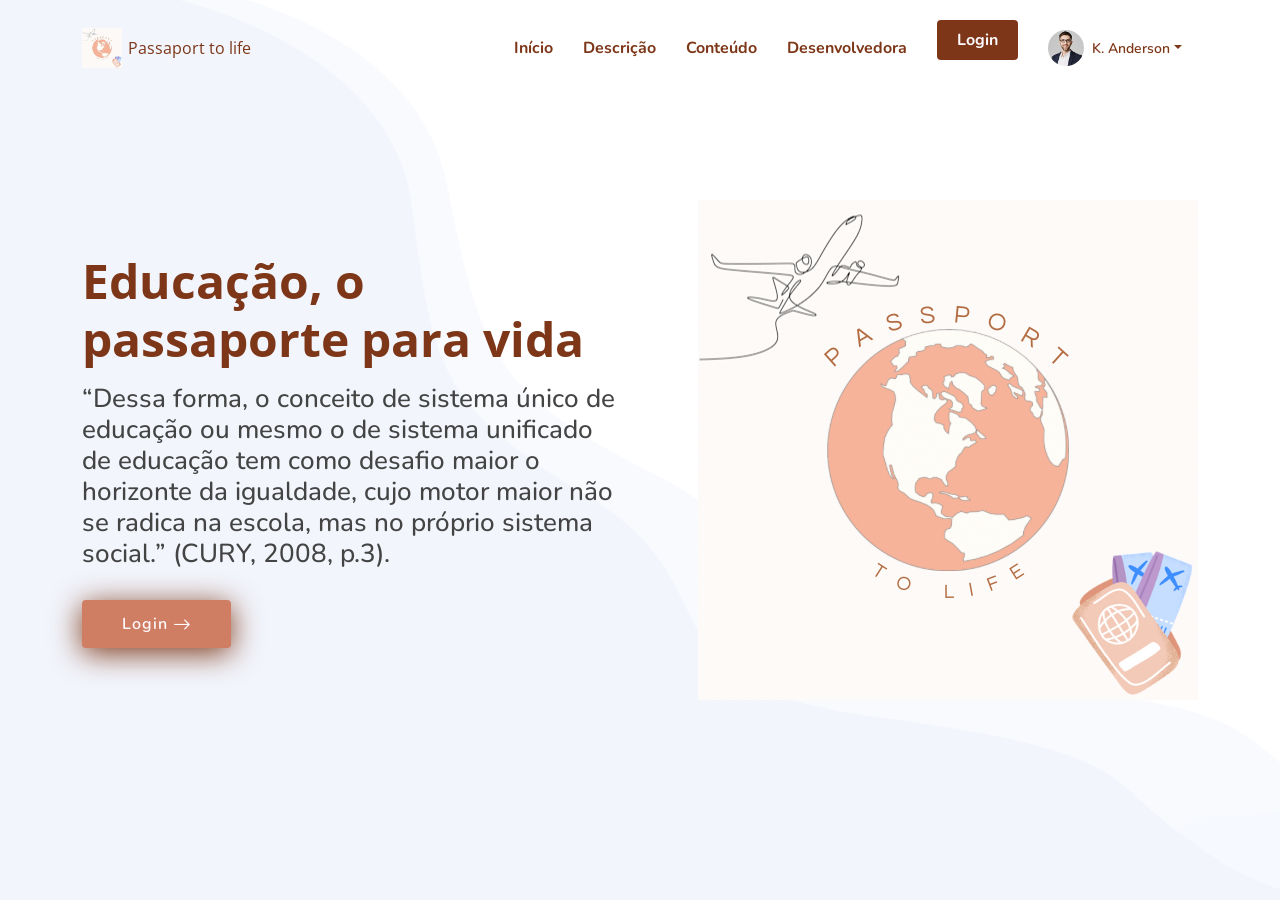
==== commit cd10ecee: "novoooooooooo" ====
--- a/index.html
+++ b/index.html
@@ -11,8 +11,8 @@
   <meta content="" name="keywords">
 
   <!-- Favicons -->
-  <link href="assets/img/favicon.png" rel="icon">
-  <link href="assets/img/apple-touch-icon.png" rel="apple-touch-icon">
+  <link href="assets/img/939B2AAA-BF1D-47D8-90DB-055FDE5DE45F.png" rel="icon">
+  <link href="assets/img/939B2AAA-BF1D-47D8-90DB-055FDE5DE45F.png " rel="apple-touch-icon">
 
   <!-- Google Fonts -->
   <link href="https://fonts.googleapis.com/css?family=Open+Sans:300,300i,400,400i,600,600i,700,700i|Nunito:300,300i,400,400i,600,600i,700,700i|Poppins:300,300i,400,400i,500,500i,600,600i,700,700i" rel="stylesheet">
@@ -140,7 +140,7 @@
           </div>
         </div>
         <div class="col-lg-6 hero-img" data-aos="zoom-out" data-aos-delay="200">
-          <img src="assets/img/hero-img.png" class="img-fluid" alt="">
+          <img src="assets/img/5886CB36-AB11-401F-8330-C9DD13999796.png" class="img-fluid" alt="">
         </div>
       </div>
     </div>
--- a/assets/css/style.css
+++ b/assets/css/style.css
@@ -30,7 +30,7 @@
 h1,
 h2,
 h3,
-h4,
+h4,hero-bg
 h5,
 h6 {
   font-family: "Nunito", sans-serif;
@@ -343,6 +343,16 @@
   transition: 0.5s;
 }
 
+
+/**
+* Mobile Navigation 
+*/
+.mobile-nav-toggle {
+  color: #7d3617;
+  font-size: 28px;
+  cursor: pointer;
+}
+
 .mobile-nav-toggle.bi-x {
   color: #fffcff;
 }
@@ -1004,7 +1014,7 @@
 
 .pricing ul li {
   padding-bottom: 10px;
-}
+}hero-bg
 
 .pricing ul .na {
   color: #ccc;
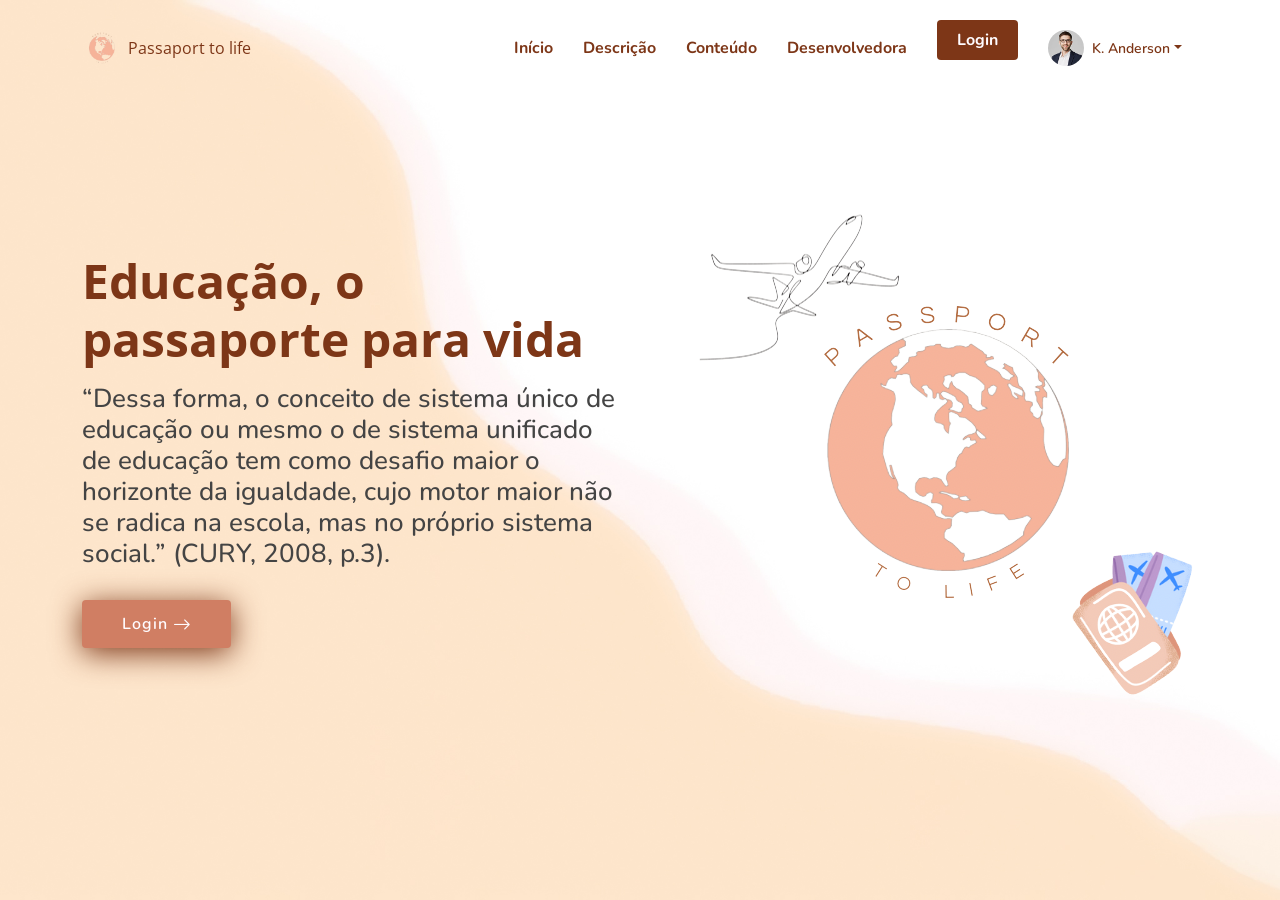
==== commit b709f589: "novinnn" ====
--- a/index.html
+++ b/index.html
@@ -11,8 +11,8 @@
   <meta content="" name="keywords">
 
   <!-- Favicons -->
-  <link href="assets/img/939B2AAA-BF1D-47D8-90DB-055FDE5DE45F.png" rel="icon">
-  <link href="assets/img/939B2AAA-BF1D-47D8-90DB-055FDE5DE45F.png " rel="apple-touch-icon">
+  <link href="assets/img/mundo.png" rel="icon">
+  <link href="assets/img/mundo.png " rel="apple-touch-icon">
 
   <!-- Google Fonts -->
   <link href="https://fonts.googleapis.com/css?family=Open+Sans:300,300i,400,400i,600,600i,700,700i|Nunito:300,300i,400,400i,600,600i,700,700i|Poppins:300,300i,400,400i,500,500i,600,600i,700,700i" rel="stylesheet">
@@ -43,7 +43,7 @@
     <div class="container-fluid container-xl d-flex align-items-center justify-content-between">
 
       <a href="index.html" class="logo d-flex align-items-center">
-        <img src="assets/img/5886CB36-AB11-401F-8330-C9DD13999796.png" alt="">
+        <img src="assets/img/mundo.png " alt="">
         <span>Passaport to life</span>
       </a>
 
@@ -140,7 +140,7 @@
           </div>
         </div>
         <div class="col-lg-6 hero-img" data-aos="zoom-out" data-aos-delay="200">
-          <img src="assets/img/5886CB36-AB11-401F-8330-C9DD13999796.png" class="img-fluid" alt="">
+          <img src="assets/img/logo.png" class="img-fluid" alt="">
         </div>
       </div>
     </div>
--- a/assets/css/style.css
+++ b/assets/css/style.css
@@ -14,7 +14,7 @@
 
 body {
   font-family: "Open Sans", sans-serif;
-  color: #ecab96;
+  color: #a16e5d;
 }
 
 a {
@@ -459,7 +459,7 @@
 .hero {
   width: 100%;
   height: 100vh;
-  background: url(../img/hero-bg.png) top center no-repeat;
+  background: url(../img/background.jpeg) top center no-repeat;
   background-size: cover;
 }
 
@@ -1266,7 +1266,8 @@
 }
 
 .portfolio-details .portfolio-details-slider img {
-  width: 100%;
+  width: 100px;
+  height: 100px;
 }
 
 .portfolio-details .portfolio-details-slider .swiper-pagination {
@@ -1349,7 +1350,8 @@
 }
 
 .testimonials .testimonial-item .testimonial-img {
-  width: 90px;
+  width: 100px;
+  height: 100px;
   border-radius: 50%;
   border: 4px solid #fff;
   margin: 0 auto;
@@ -1466,7 +1468,7 @@
 }
 
 .team .member .social a:hover {
-  color: #7d3617;
+  color: #d07e63;
 }
 
 .team .member .social i {
